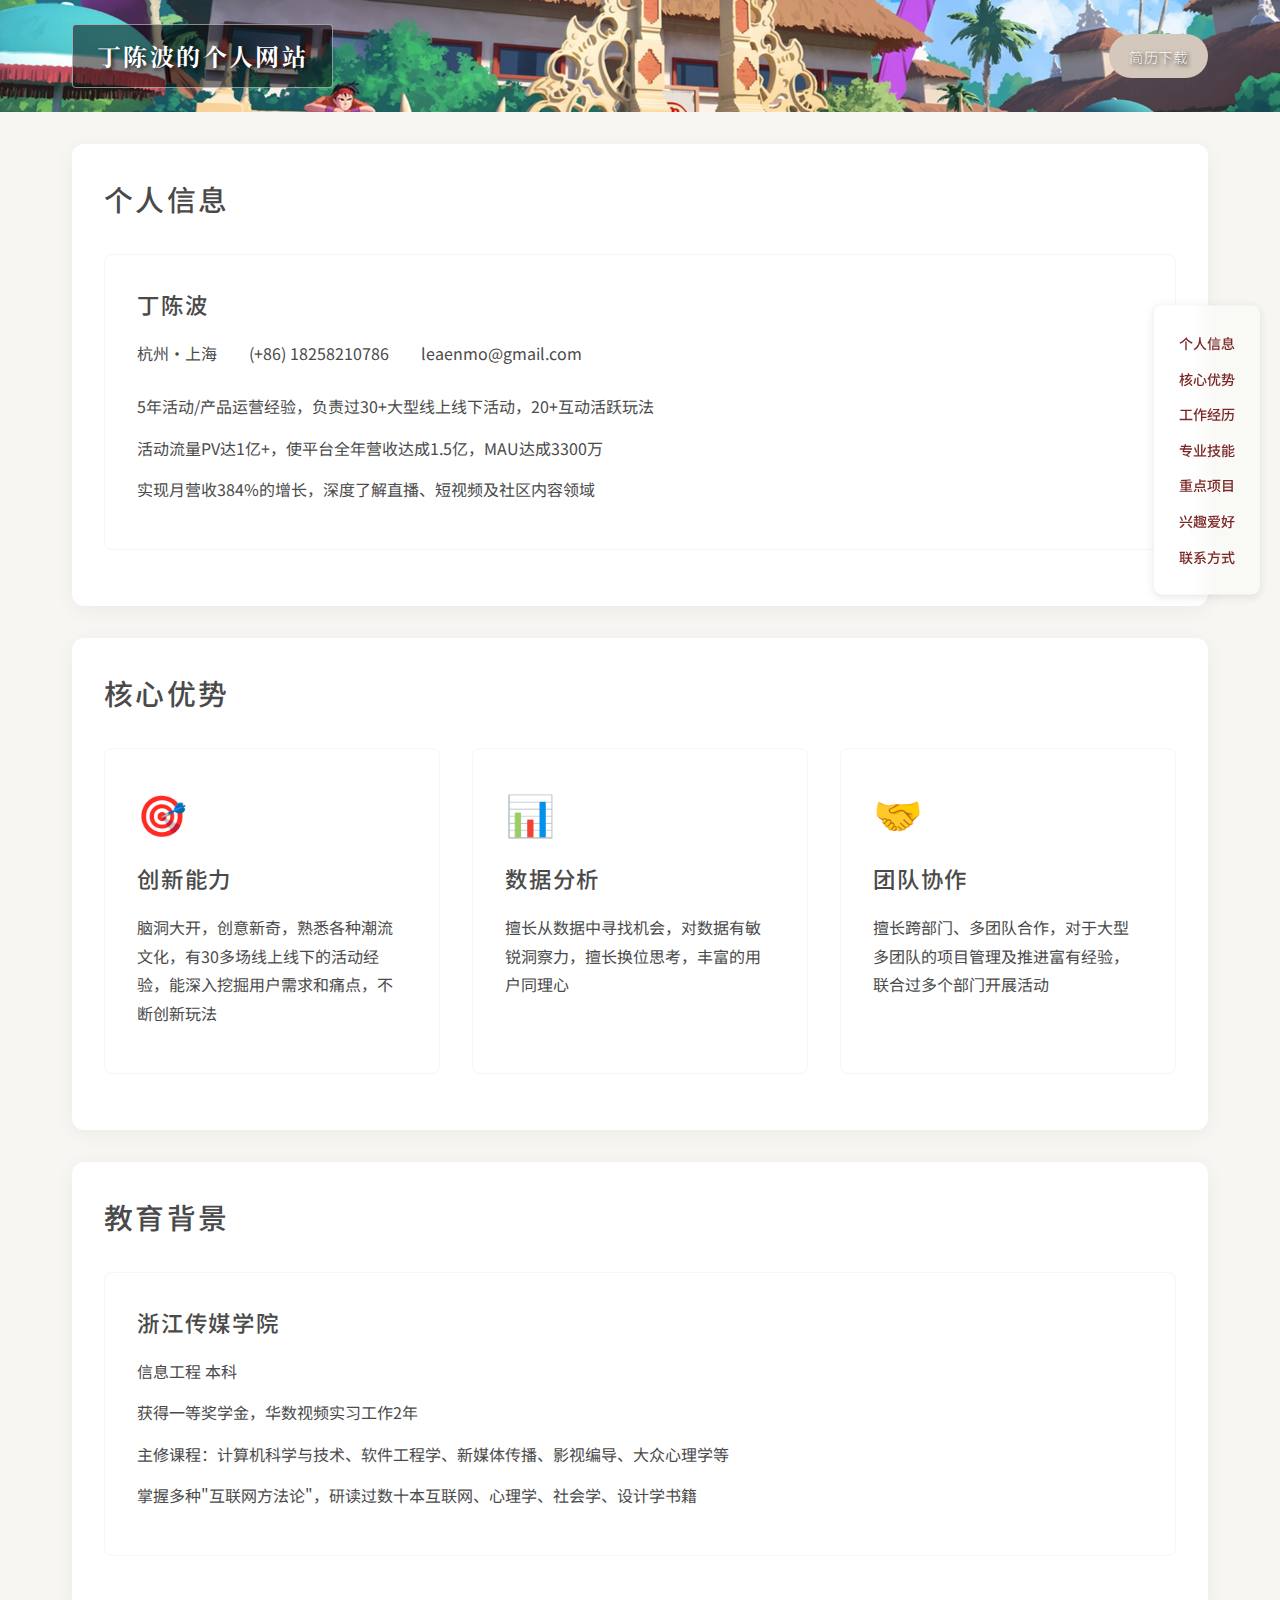
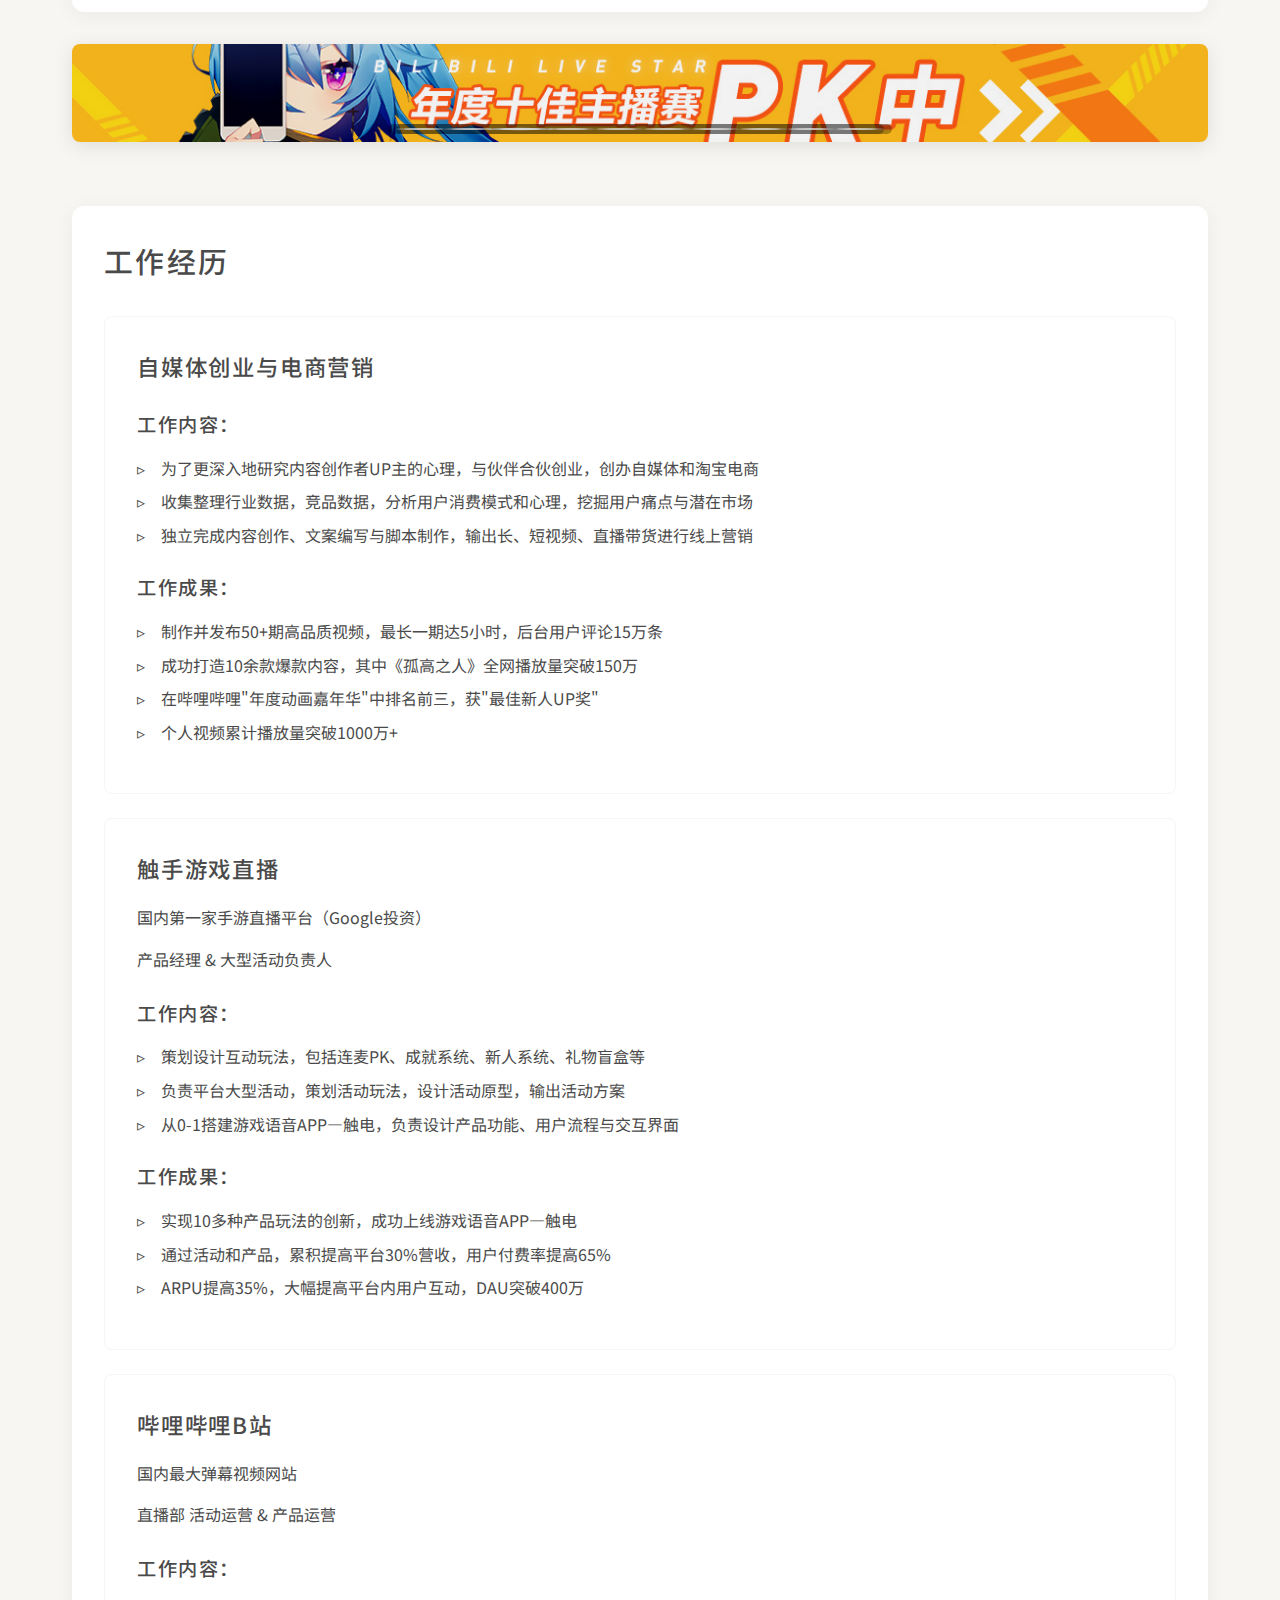
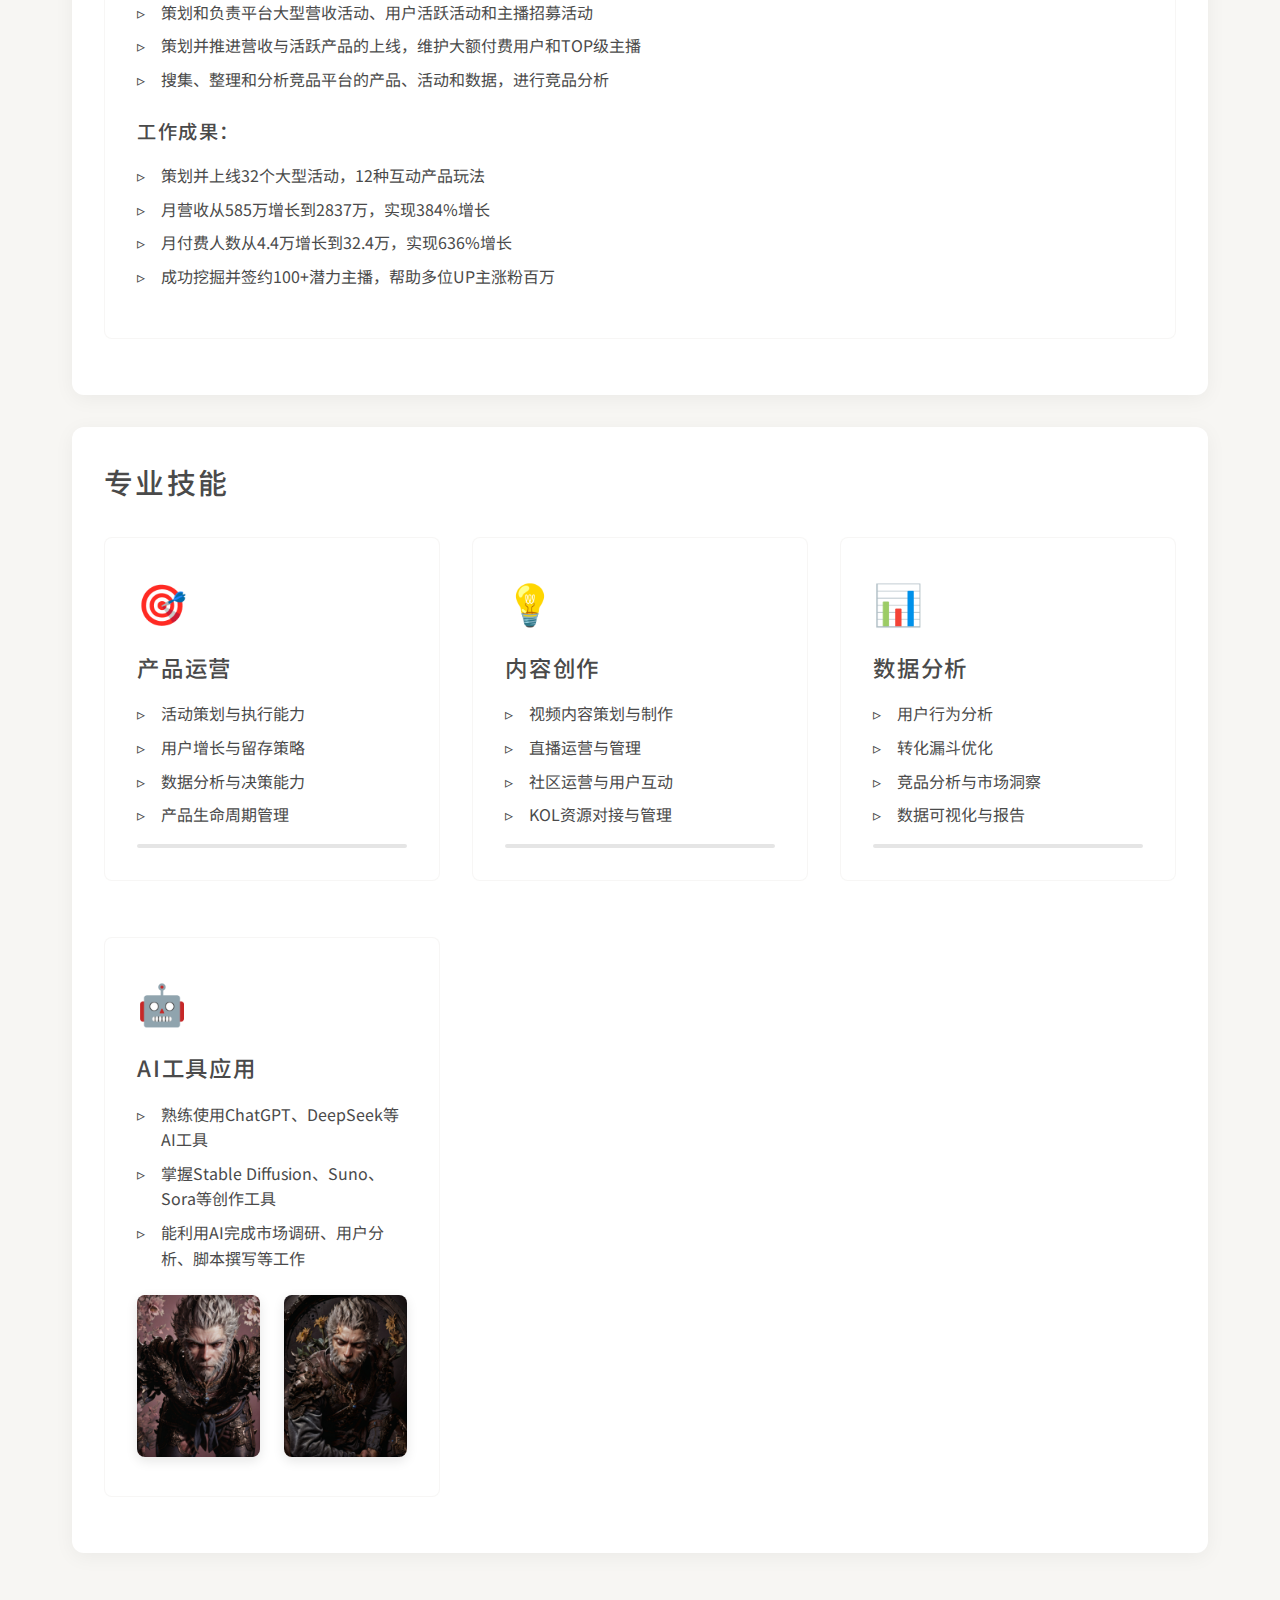
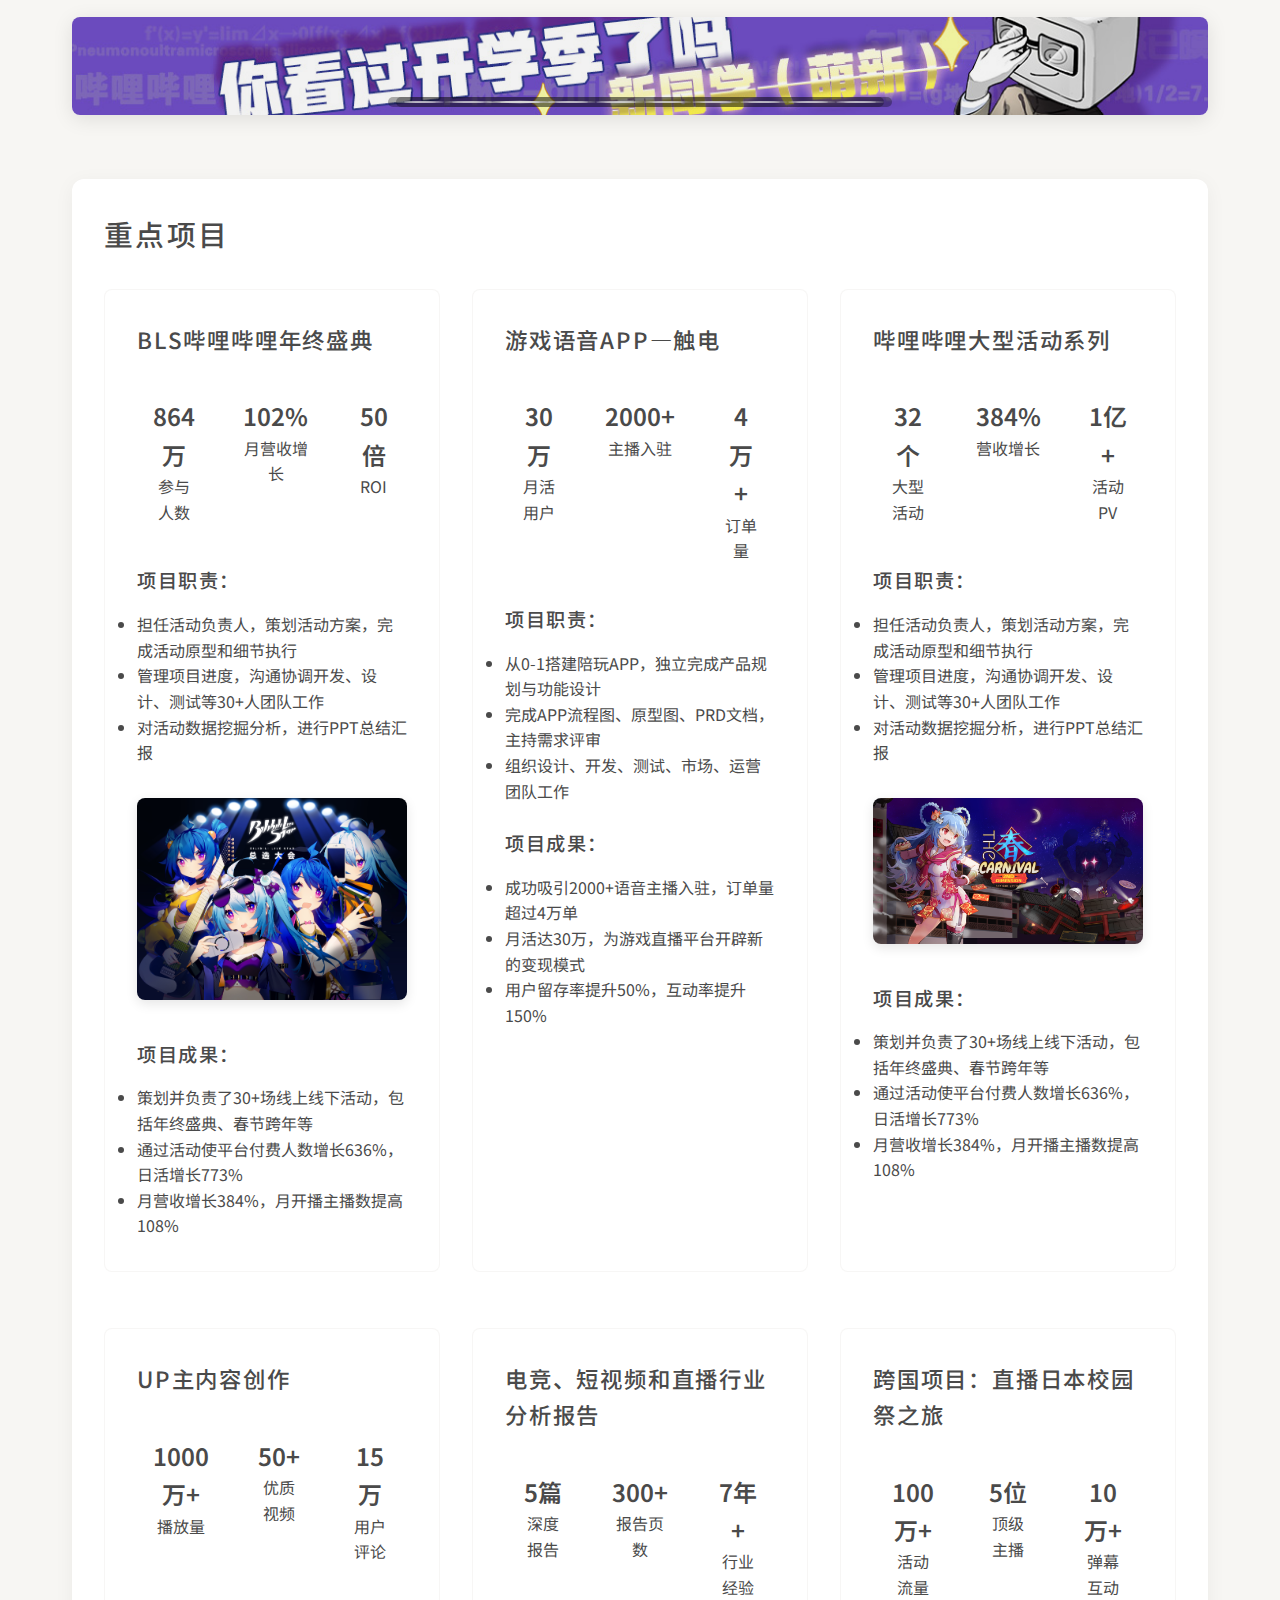
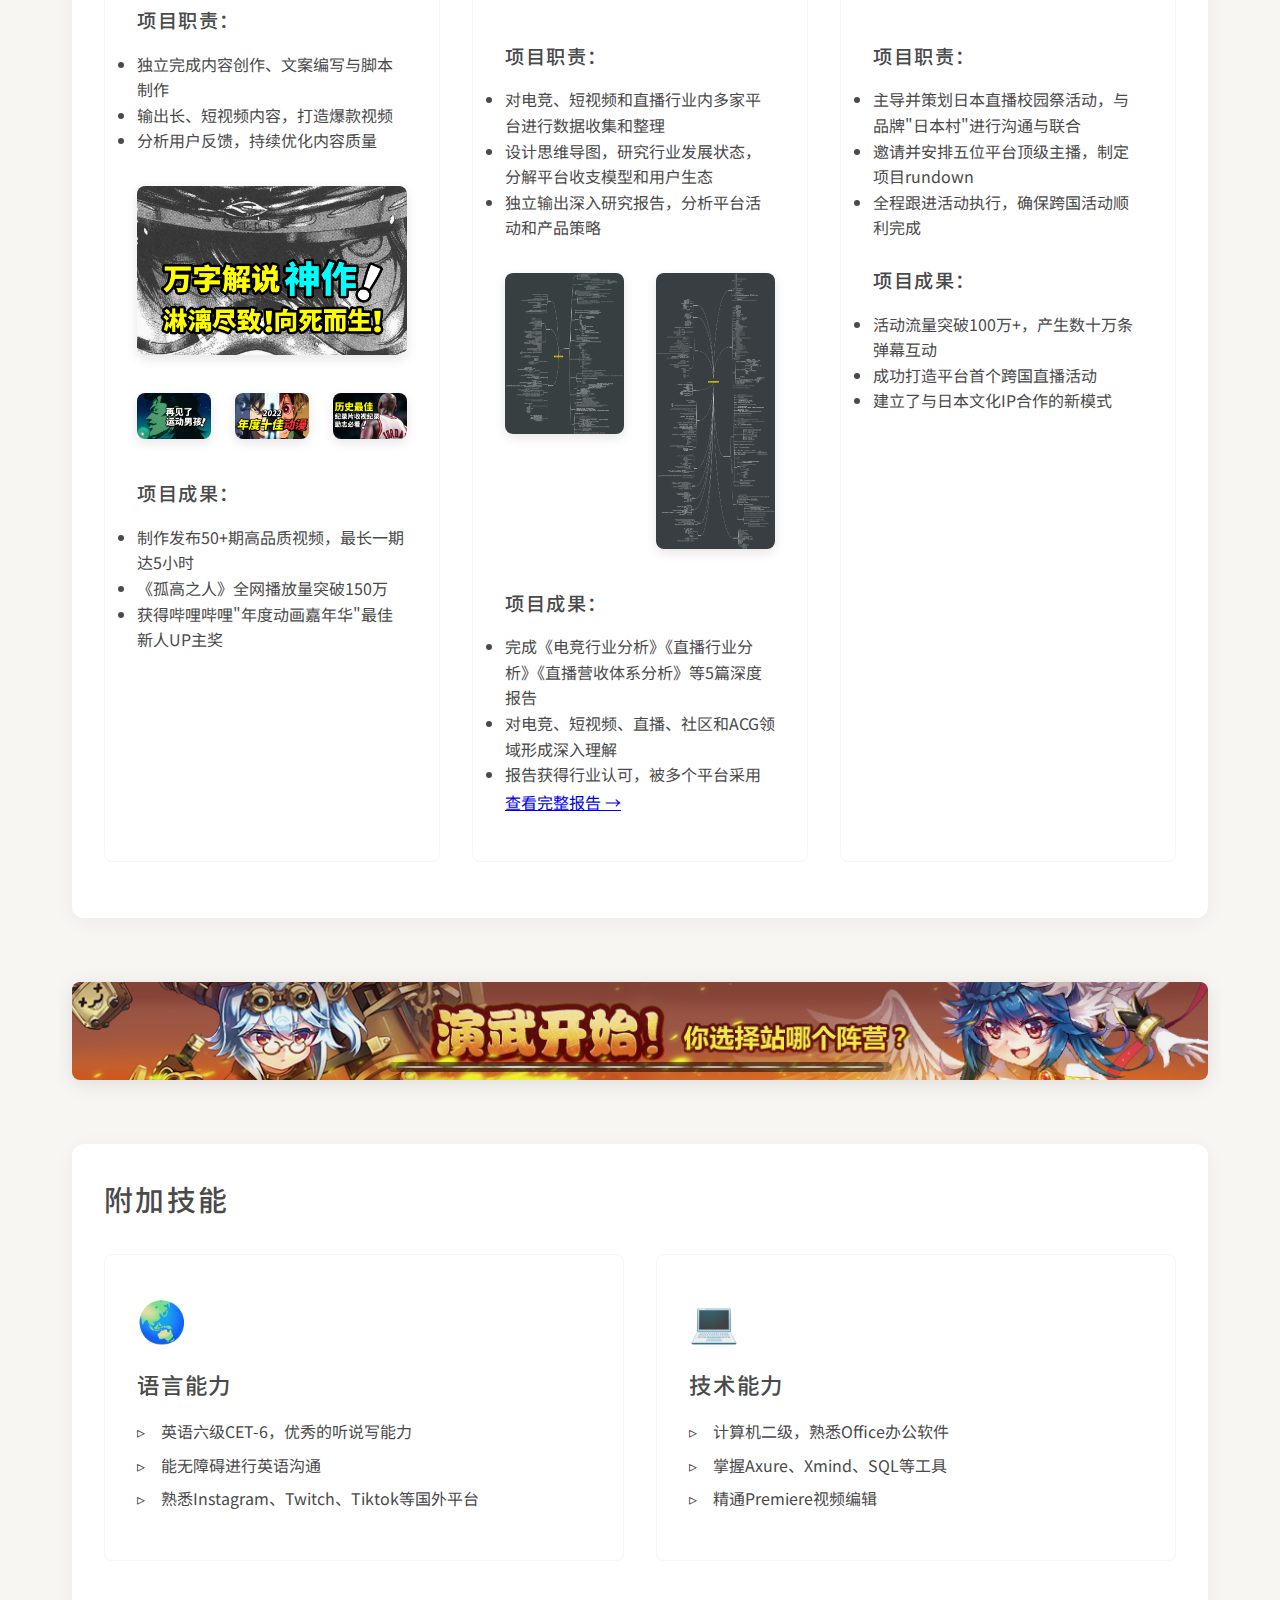
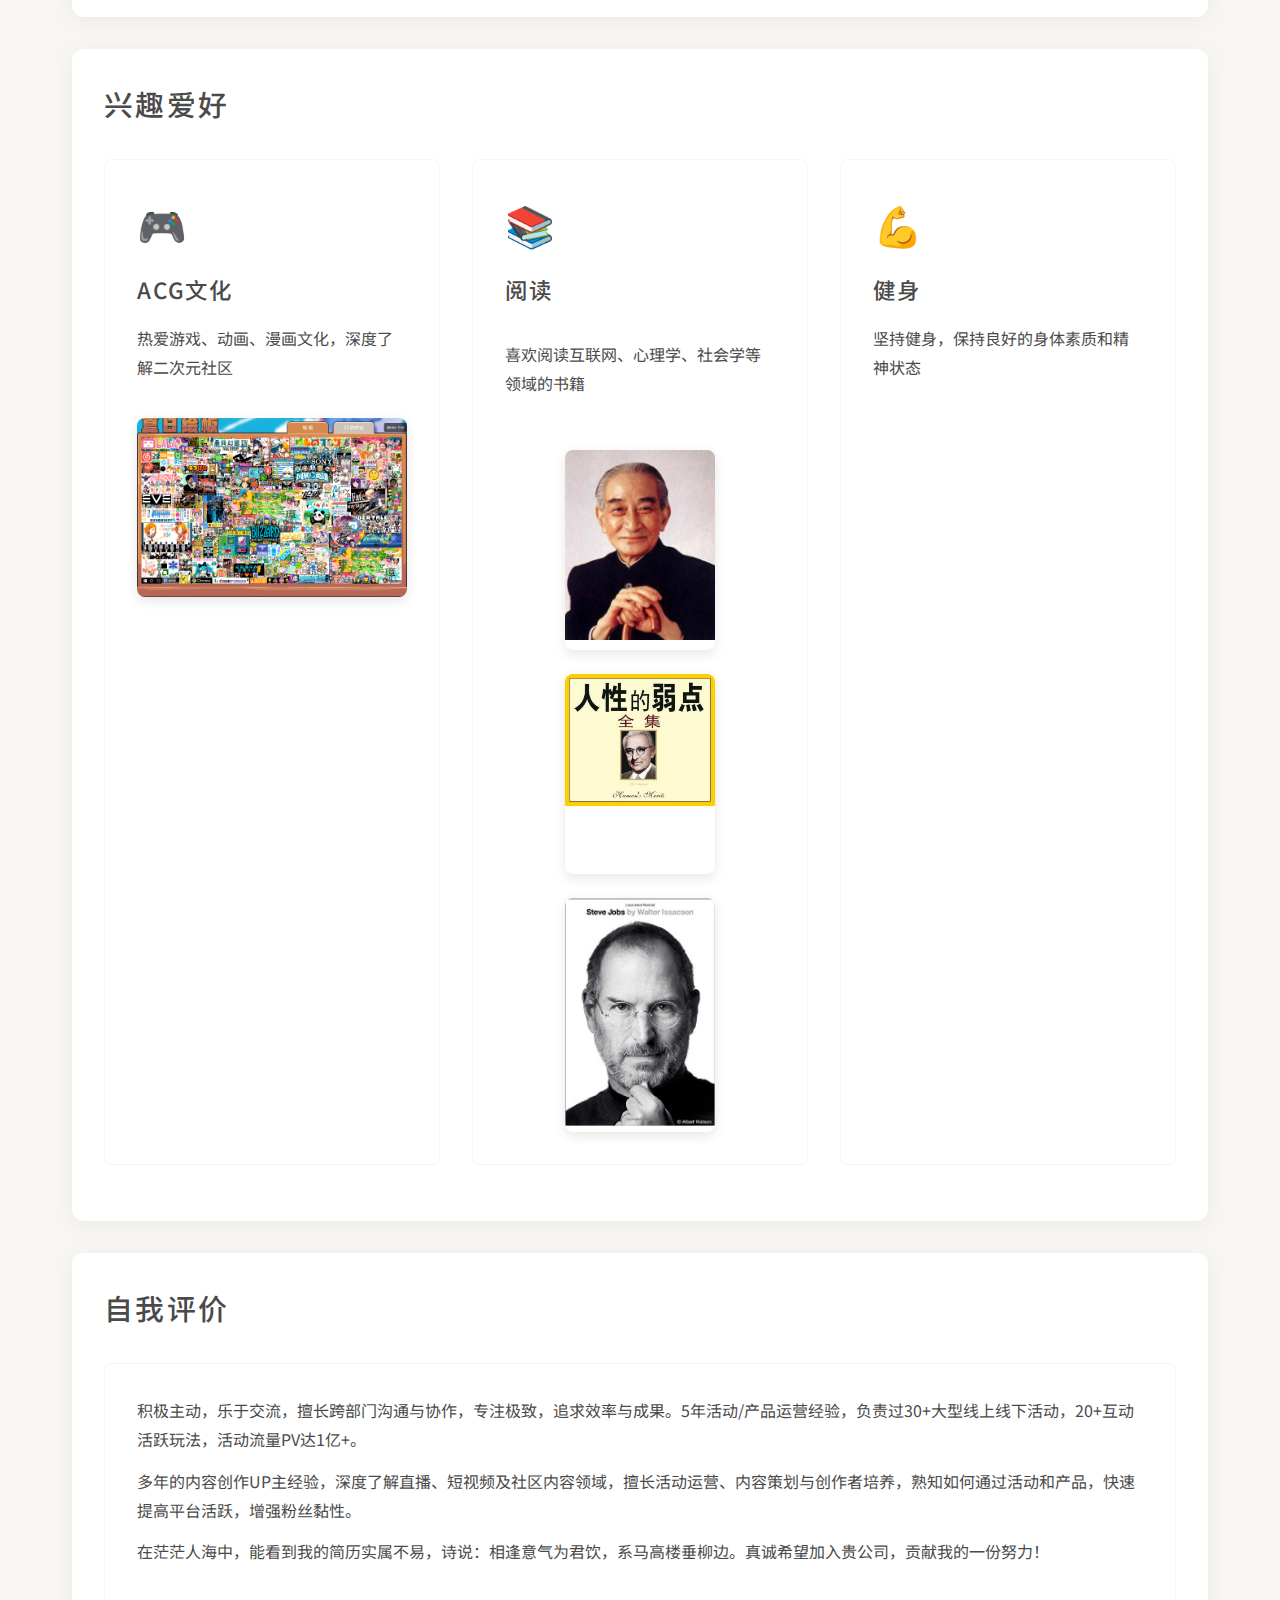
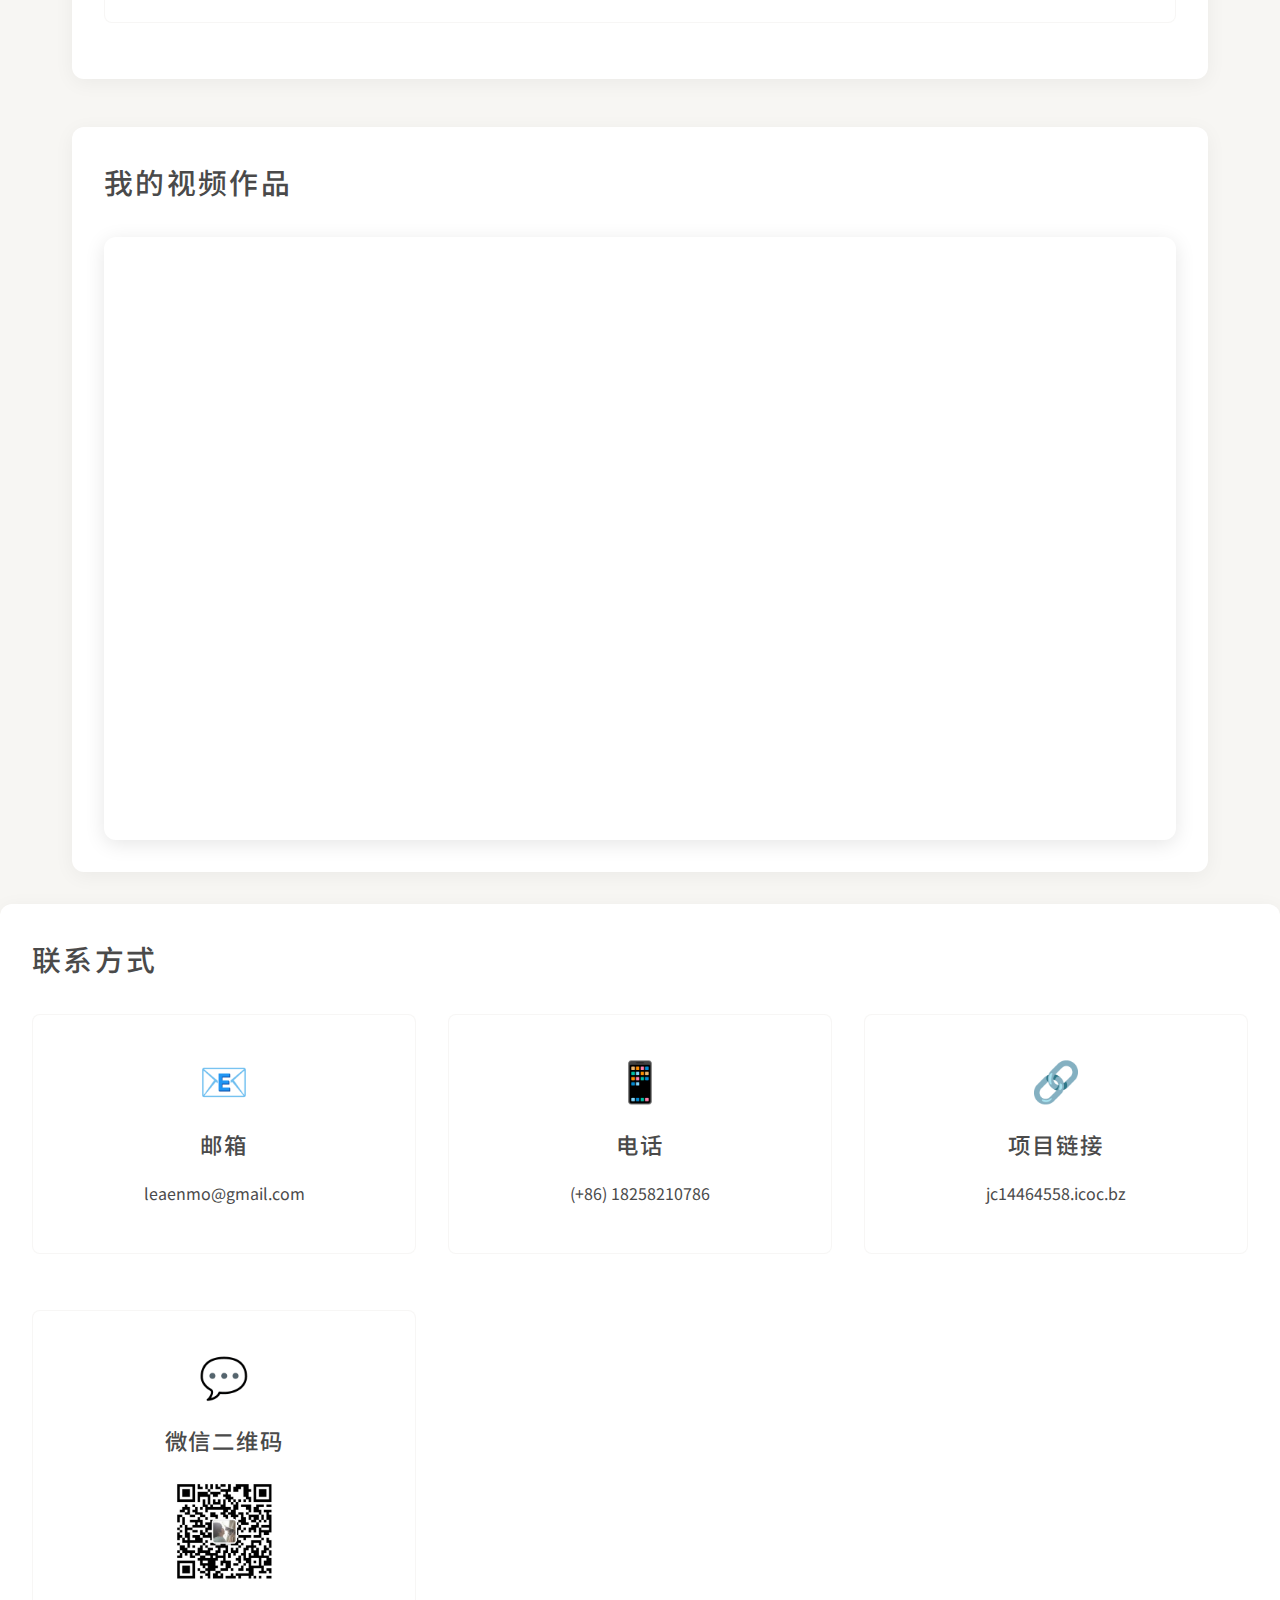
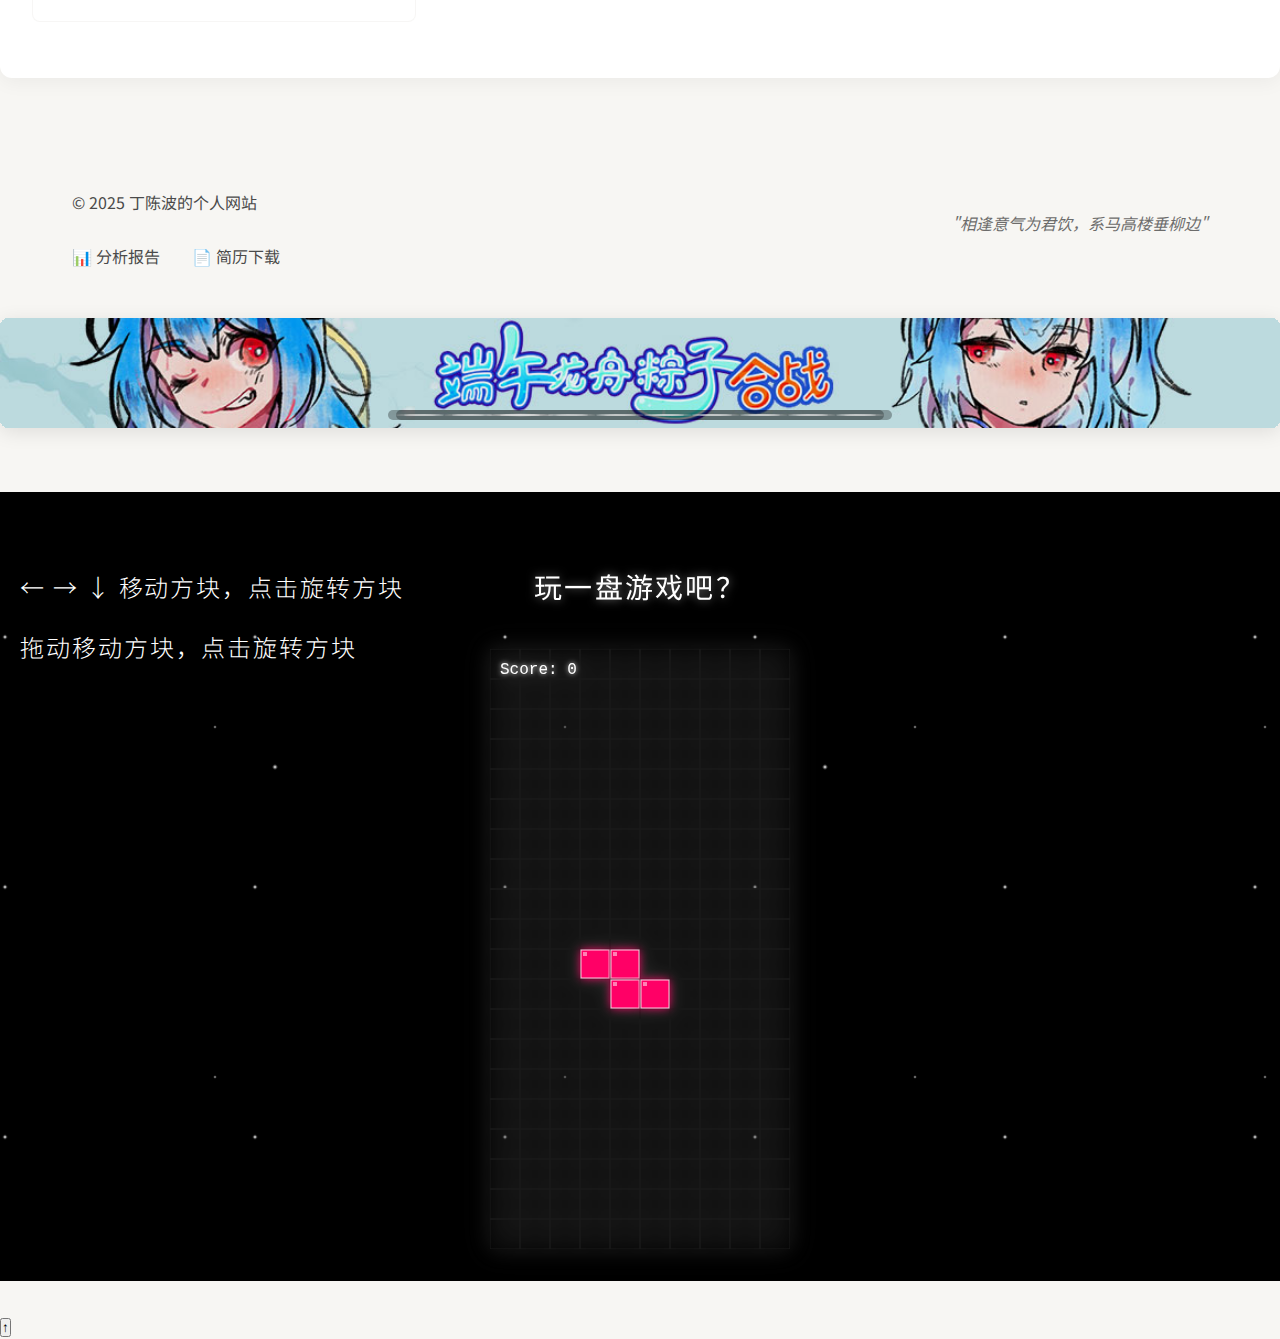
==== index.html @ 6f6241a3 "Add files via upload" ====
<!DOCTYPE html>
<html lang="zh">
<head>
    <meta charset="UTF-8">
    <meta name="viewport" content="width=device-width, initial-scale=1.0">
    <title>丁陈波的个人网站</title>
    <link rel="preconnect" href="https://fonts.googleapis.com">
    <link rel="preconnect" href="https://fonts.gstatic.com" crossorigin>
    <link href="https://fonts.googleapis.com/css2?family=Noto+Sans+SC:wght@400;500;700&family=Noto+Serif+SC:wght@400;500;700&display=swap" rel="stylesheet">
    <link rel="stylesheet" href="styles.css">
    <style>
        :root {
            --muji-white: rgba(255, 255, 255, 0.95);
            --muji-wood: #d4c8bc;
            --muji-dark: #766c64;
            --muji-text: #4a4a4a;
            --muji-bg: #f7f6f3;
        }

        /* 修改轮播图容器尺寸和比例 */
        .carousel-container {
            position: relative;
            width: 100%;
            height: auto;
            overflow: hidden;
            margin-bottom: 4rem;
            background: var(--muji-bg);
        }

        .carousel-track {
            display: flex;
            transition: transform 0.5s ease-in-out;
        }

        .carousel-slide {
            flex: 0 0 100%;
            position: relative;
        }

        .carousel-image {
            width: 100%;
            height: auto;
            display: block;
            aspect-ratio: 1160/100;  /* 保持图片原始比例 */
            object-fit: cover;
            filter: brightness(0.95);  /* 轻微调整亮度 */
        }

        /* 调整文字内容位置和样式 */
        .slide-content {
            position: absolute;
            bottom: 0;
            left: 0;
            right: 0;
            padding: 1rem 2rem;
            background: linear-gradient(transparent, rgba(0, 0, 0, 0.3));
            color: var(--muji-white);
        }

        .slide-content h2 {
            font-size: 1.5rem;
            font-weight: 300;
            margin-bottom: 0.5rem;
            letter-spacing: 0.05em;
        }

        .slide-content p {
            font-size: 0.9rem;
            font-weight: 300;
            line-height: 1.4;
        }

        /* 调整导航点位置 */
        .carousel-nav {
            position: absolute;
            bottom: 0.5rem;
            left: 50%;
            transform: translateX(-50%);
            display: flex;
            gap: 0.5rem;
            z-index: 10;
        }

        .carousel-dot {
            width: 2.5rem;
            height: 2px;
            background: rgba(255, 255, 255, 0.5);
            border: none;
            cursor: pointer;
            transition: all 0.3s ease;
        }

        .carousel-dot.active {
            background: var(--muji-white);
            width: 3.5rem;
        }

        /* 修改logo样式 */
        .logo {
            font-size: 1.3rem;
            font-weight: 300;
            color: var(--muji-dark);
            text-decoration: none;
            letter-spacing: 0.05em;
        }

        /* 简历下载按钮样式 */
        .resume-button {
            background: var(--muji-wood);
            color: var(--muji-white);
            padding: 0.6rem 1.2rem;
            border-radius: 24px;
            text-decoration: none;
            font-size: 0.9rem;
            font-weight: 300;
            letter-spacing: 0.05em;
            transition: all 0.3s ease;
            border: 1px solid transparent;
        }

        .resume-button:hover {
            background: transparent;
            color: var(--muji-wood);
            border-color: var(--muji-wood);
        }

        /* 移动端适配 */
        @media (max-width: 768px) {
            .logo {
                font-size: 1.1rem;
            }

            .resume-button {
                padding: 0.5rem 1rem;
                font-size: 0.85rem;
            }
        }

        /* 移除轮播图标题和装饰 */
        .carousel-title {
            display: none;
        }

        .carousel-container {
            margin-top: 0;
        }
    </style>
</head>
<body>
    <header>
        <nav class="nav-container">
            <h1><a href="index.html" class="logo">丁陈波的个人网站</a></h1>
            <a href="https://pan.baidu.com/s/1jq6GNEDTdSZY0y4mUROJ5Q?pwd=78r7" class="resume-button" target="_blank">简历下载</a>
        </nav>
    </header>

    <main class="main-content">
        <!-- 个人信息部分 -->
        <div class="section-container" id="个人信息">
            <h2>个人信息</h2>
            <div class="content-card">
                <div class="profile-header">
                    <h3>丁陈波</h3>
                    <div class="profile-info">
                        <span>杭州·上海</span>
                        <span>(+86) 18258210786</span>
                        <span>leaenmo@gmail.com</span>
                    </div>
                    <div class="profile-summary">
                        <p>5年活动/产品运营经验，负责过30+大型线上线下活动，20+互动活跃玩法</p>
                        <p>活动流量PV达1亿+，使平台全年营收达成1.5亿，MAU达成3300万</p>
                        <p>实现月营收384%的增长，深度了解直播、短视频及社区内容领域</p>
                    </div>
                </div>
            </div>
        </div>

        <!-- 核心技能部分 -->
        <div class="core-skills section-container" id="核心优势">
            <h2>核心优势</h2>
            <div class="skills-grid">
                <div class="skill-card">
                    <div class="skill-icon">🎯</div>
                    <h3>创新能力</h3>
                    <p>脑洞大开，创意新奇，熟悉各种潮流文化，有30多场线上线下的活动经验，能深入挖掘用户需求和痛点，不断创新玩法</p>
                </div>
                <div class="skill-card">
                    <div class="skill-icon">📊</div>
                    <h3>数据分析</h3>
                    <p>擅长从数据中寻找机会，对数据有敏锐洞察力，擅长换位思考，丰富的用户同理心</p>
                </div>
                <div class="skill-card">
                    <div class="skill-icon">🤝</div>
                    <h3>团队协作</h3>
                    <p>擅长跨部门、多团队合作，对于大型多团队的项目管理及推进富有经验，联合过多个部门开展活动</p>
                </div>
            </div>
        </div>

        <!-- 教育背景部分 -->
        <div class="section-container">
            <h2>教育背景</h2>
            <div class="content-card">
                <h3>浙江传媒学院</h3>
                <p class="major">信息工程 本科</p>
                <p class="achievements">获得一等奖学金，华数视频实习工作2年</p>
                <p class="courses">主修课程：计算机科学与技术、软件工程学、新媒体传播、影视编导、大众心理学等</p>
                <p>掌握多种"互联网方法论"，研读过数十本互联网、心理学、社会学、设计学书籍</p>
            </div>
        </div>
        <!-- 第一个轮播图 -->
        <div class="carousel-container">
            <div class="carousel-track">
                <div class="carousel-slide">
                    <img src="images/slides/1 (1).jpg" alt="项目展示" class="carousel-image">
                </div>
                <div class="carousel-slide">
                    <img src="images/slides/1 (2).jpg" alt="项目展示" class="carousel-image">
                </div>
                <div class="carousel-slide">
                    <img src="images/slides/1 (3).jpg" alt="项目展示" class="carousel-image">
                </div>
                <div class="carousel-slide">
                    <img src="images/slides/1 (4).jpg" alt="项目展示" class="carousel-image">
                </div>
                <div class="carousel-slide">
                    <img src="images/slides/1 (5).jpg" alt="项目展示" class="carousel-image">
                </div>
                <div class="carousel-slide">
                    <img src="images/slides/1 (6).jpg" alt="项目展示" class="carousel-image">
                </div>
                <div class="carousel-slide">
                    <img src="images/slides/1 (7).jpg" alt="项目展示" class="carousel-image">
                </div>
                <div class="carousel-slide">
                    <img src="images/slides/1 (8).jpg" alt="项目展示" class="carousel-image">
                </div>
                <div class="carousel-slide">
                    <img src="images/slides/1 (9).jpg" alt="项目展示" class="carousel-image">
                </div>
                <div class="carousel-slide">
                    <img src="images/slides/1 (10).jpg" alt="项目展示" class="carousel-image">
                </div>
            </div>
            <div class="carousel-nav">
                <button class="carousel-dot active"></button>
                <button class="carousel-dot"></button>
                <button class="carousel-dot"></button>
                <button class="carousel-dot"></button>
                <button class="carousel-dot"></button>
                <button class="carousel-dot"></button>
                <button class="carousel-dot"></button>
                <button class="carousel-dot"></button>
                <button class="carousel-dot"></button>
                <button class="carousel-dot"></button>
            </div>
        </div>
        <!-- 工作经历部分 -->
        <div class="experience-section section-container " id="工作经历">
            <h2>工作经历</h2>
            <div class="timeline">
                <!-- 自媒体创业经历 -->
                <div class="timeline-item">
                    <h3>自媒体创业与电商营销</h3>
                    <div class="timeline-content">
                        <h4>工作内容：</h4>
                        <ul>
                            <li>为了更深入地研究内容创作者UP主的心理，与伙伴合伙创业，创办自媒体和淘宝电商</li>
                            <li>收集整理行业数据，竞品数据，分析用户消费模式和心理，挖掘用户痛点与潜在市场</li>
                            <li>独立完成内容创作、文案编写与脚本制作，输出长、短视频、直播带货进行线上营销</li>
                        </ul>
                        <h4>工作成果：</h4>
                        <ul>
                            <li>制作并发布50+期高品质视频，最长一期达5小时，后台用户评论15万条</li>
                            <li>成功打造10余款爆款内容，其中《孤高之人》全网播放量突破150万</li>
                            <li>在哔哩哔哩"年度动画嘉年华"中排名前三，获"最佳新人UP奖"</li>
                            <li>个人视频累计播放量突破1000万+</li>
                        </ul>
                    </div>
                </div>

                <!-- 触手游戏直播经历 -->
                <div class="timeline-item">
                    <h3>触手游戏直播</h3>
                    <div class="timeline-content">
                        <p class="company">国内第一家手游直播平台（Google投资）</p>
                        <p class="position">产品经理 & 大型活动负责人</p>
                        <h4>工作内容：</h4>
                        <ul>
                            <li>策划设计互动玩法，包括连麦PK、成就系统、新人系统、礼物盲盒等</li>
                            <li>负责平台大型活动，策划活动玩法，设计活动原型，输出活动方案</li>
                            <li>从0-1搭建游戏语音APP—触电，负责设计产品功能、用户流程与交互界面</li>
                        </ul>
                        <h4>工作成果：</h4>
                        <ul>
                            <li>实现10多种产品玩法的创新，成功上线游戏语音APP—触电</li>
                            <li>通过活动和产品，累积提高平台30%营收，用户付费率提高65%</li>
                            <li>ARPU提高35%，大幅提高平台内用户互动，DAU突破400万</li>
                        </ul>
                    </div>
                </div>

                <!-- 哔哩哔哩经历 -->
                <div class="timeline-item">
                    <h3>哔哩哔哩B站</h3>
                    <div class="timeline-content">
                        <p class="company">国内最大弹幕视频网站</p>
                        <p class="position">直播部 活动运营 & 产品运营</p>
                        <h4>工作内容：</h4>
                        <ul>
                            <li>策划和负责平台大型营收活动、用户活跃活动和主播招募活动</li>
                            <li>策划并推进营收与活跃产品的上线，维护大额付费用户和TOP级主播</li>
                            <li>搜集、整理和分析竞品平台的产品、活动和数据，进行竞品分析</li>
                        </ul>
                        <h4>工作成果：</h4>
                        <ul>
                            <li>策划并上线32个大型活动，12种互动产品玩法</li>
                            <li>月营收从585万增长到2837万，实现384%增长</li>
                            <li>月付费人数从4.4万增长到32.4万，实现636%增长</li>
                            <li>成功挖掘并签约100+潜力主播，帮助多位UP主涨粉百万</li>
                        </ul>
                    </div>
                </div>
            </div>
        </div>

        <!-- 专业技能部分 -->
        <div class="skills-section section-container" id="专业技能">
            <h2>专业技能</h2>
            <div class="skills-grid">
                <div class="skill-card">
                    <div class="skill-icon">🎯</div>
                    <h3>产品运营</h3>
                    <ul class="skill-list">
                        <li>活动策划与执行能力</li>
                        <li>用户增长与留存策略</li>
                        <li>数据分析与决策能力</li>
                        <li>产品生命周期管理</li>
                    </ul>
                    <div class="skill-progress">
                        <div class="progress-bar" data-progress="95%" style="width: 0"></div>
                    </div>
                </div>

                <div class="skill-card">
                    <div class="skill-icon">💡</div>
                    <h3>内容创作</h3>
                    <ul class="skill-list">
                        <li>视频内容策划与制作</li>
                        <li>直播运营与管理</li>
                        <li>社区运营与用户互动</li>
                        <li>KOL资源对接与管理</li>
                    </ul>
                    <div class="skill-progress">
                        <div class="progress-bar" data-progress="90%" style="width: 0"></div>
                    </div>
                </div>

                <div class="skill-card">
                    <div class="skill-icon">📊</div>
                    <h3>数据分析</h3>
                    <ul class="skill-list">
                        <li>用户行为分析</li>
                        <li>转化漏斗优化</li>
                        <li>竞品分析与市场洞察</li>
                        <li>数据可视化与报告</li>
                    </ul>
                    <div class="skill-progress">
                        <div class="progress-bar" data-progress="85%" style="width: 0"></div>
                    </div>
                </div>

                <!-- 技能卡片 - AI工具应用 -->
                <div class="skill-card">
                    <div class="skill-icon">🤖</div>
                    <h3>AI工具应用</h3>
                    <ul class="skill-list">
                        <li>熟练使用ChatGPT、DeepSeek等AI工具</li>
                        <li>掌握Stable Diffusion、Suno、Sora等创作工具</li>
                        <li>能利用AI完成市场调研、用户分析、脚本撰写等工作</li>
                    </ul>
                    <div class="ai-showcase">
                        <div class="ai-images-grid">
                            <div class="ai-image-wrapper">
                                <img src="images/zatu/我的AI制图 (1).jpg" alt="AI作品展示1" class="ai-image">
                            </div>
                            <div class="ai-image-wrapper">
                                <img src="images/zatu/我的AI制图 (2).jpg" alt="AI作品展示2" class="ai-image">
                            </div>
                        </div>
                    </div>
                </div>
            </div>
        </div>

        <!-- 第三个轮播图 -->
        <div class="section-divider">
            <div class="carousel-container">
                <div class="carousel-track">
                    <div class="carousel-slide">
                        <img src="images/slides/1 (11).jpg" alt="项目展示" class="carousel-image">
                    </div>
                    <div class="carousel-slide">
                        <img src="images/slides/1 (12).jpg" alt="项目展示" class="carousel-image">
                    </div>
                    <div class="carousel-slide">
                        <img src="images/slides/1 (13).jpg" alt="项目展示" class="carousel-image">
                    </div>
                    <div class="carousel-slide">
                        <img src="images/slides/1 (14).jpg" alt="项目展示" class="carousel-image">
                    </div>
                    <div class="carousel-slide">
                        <img src="images/slides/1 (15).jpg" alt="项目展示" class="carousel-image">
                    </div>
                    <div class="carousel-slide">
                        <img src="images/slides/1 (16).jpg" alt="项目展示" class="carousel-image">
                    </div>
                    <div class="carousel-slide">
                        <img src="images/slides/1 (17).jpg" alt="项目展示" class="carousel-image">
                    </div>
                    <div class="carousel-slide">
                        <img src="images/slides/1 (18).jpg" alt="项目展示" class="carousel-image">
                    </div>
                    <div class="carousel-slide">
                        <img src="images/slides/1 (19).jpg" alt="项目展示" class="carousel-image">
                    </div>
                    <div class="carousel-slide">
                        <img src="images/slides/1 (20).jpg" alt="项目展示" class="carousel-image">
                    </div>
                </div>
                <div class="carousel-nav">
                    <button class="carousel-dot active"></button>
                    <button class="carousel-dot"></button>
                    <button class="carousel-dot"></button>
                    <button class="carousel-dot"></button>
                    <button class="carousel-dot"></button>
                    <button class="carousel-dot"></button>
                    <button class="carousel-dot"></button>
                    <button class="carousel-dot"></button>
                    <button class="carousel-dot"></button>
                    <button class="carousel-dot"></button>
                </div>
            </div>
        </div>

        <!-- 重点项目部分 -->
        <div class="projects-section section-container" id="重点项目">
            <h2>重点项目</h2>
            <div class="project-cards">
                <!-- BLS项目 -->
                <div class="project-card">
                    <h3>BLS哔哩哔哩年终盛典</h3>
                    <div class="project-stats">
                        <div class="stat-item">
                            <span class="stat-number">864万</span>
                            <span class="stat-label">参与人数</span>
                        </div>
                        <div class="stat-item">
                            <span class="stat-number">102%</span>
                            <span class="stat-label">月营收增长</span>
                        </div>
                        <div class="stat-item">
                            <span class="stat-number">50倍</span>
                            <span class="stat-label">ROI</span>
                        </div>
                    </div>
                    <div class="project-content">
                        <h4>项目职责：</h4>
                        <ul>
                            <li>担任活动负责人，策划活动方案，完成活动原型和细节执行</li>
                            <li>管理项目进度，沟通协调开发、设计、测试等30+人团队工作</li>
                            <li>对活动数据挖掘分析，进行PPT总结汇报</li>
                        </ul>
                        <div class="project-showcase">
                            <img src="images/zatu/BLS 哔哩哔哩年终盛典.jpg" alt="BLS年终盛典" class="project-image" title="BLS年终盛典">
                        </div>
                        <h4>项目成果：</h4>
                        <ul>
                            <li>策划并负责了30+场线上线下活动，包括年终盛典、春节跨年等</li>
                            <li>通过活动使平台付费人数增长636%，日活增长773%</li>
                            <li>月营收增长384%，月开播主播数提高108%</li>
                        </ul>
                    </div>
                </div>

                <!-- 游戏语音APP项目 -->
                <div class="project-card">
                    <h3>游戏语音APP—触电</h3>
                    <div class="project-stats">
                        <div class="stat-item">
                            <span class="stat-number">30万</span>
                            <span class="stat-label">月活用户</span>
                        </div>
                        <div class="stat-item">
                            <span class="stat-number">2000+</span>
                            <span class="stat-label">主播入驻</span>
                        </div>
                        <div class="stat-item">
                            <span class="stat-number">4万+</span>
                            <span class="stat-label">订单量</span>
                        </div>
                    </div>
                    <div class="project-content">
                        <h4>项目职责：</h4>
                        <ul>
                            <li>从0-1搭建陪玩APP，独立完成产品规划与功能设计</li>
                            <li>完成APP流程图、原型图、PRD文档，主持需求评审</li>
                            <li>组织设计、开发、测试、市场、运营团队工作</li>
                        </ul>
                        <h4>项目成果：</h4>
                        <ul>
                            <li>成功吸引2000+语音主播入驻，订单量超过4万单</li>
                            <li>月活达30万，为游戏直播平台开辟新的变现模式</li>
                            <li>用户留存率提升50%，互动率提升150%</li>
                        </ul>
                    </div>
                </div>

                <!-- 哔哩哔哩30+活动项目 -->
                <div class="project-card">
                    <h3>哔哩哔哩大型活动系列</h3>
                    <div class="project-stats">
                        <div class="stat-item">
                            <span class="stat-number">32个</span>
                            <span class="stat-label">大型活动</span>
                        </div>
                        <div class="stat-item">
                            <span class="stat-number">384%</span>
                            <span class="stat-label">营收增长</span>
                        </div>
                        <div class="stat-item">
                            <span class="stat-number">1亿+</span>
                            <span class="stat-label">活动PV</span>
                        </div>
                    </div>
                    <div class="project-content">
                        <h4>项目职责：</h4>
                        <ul>
                            <li>担任活动负责人，策划活动方案，完成活动原型和细节执行</li>
                            <li>管理项目进度，沟通协调开发、设计、测试等30+人团队工作</li>
                            <li>对活动数据挖掘分析，进行PPT总结汇报</li>
                        </ul>
                        <div class="project-showcase">
                            <img src="images/zatu/哔哩哔哩大型活动系列.jpg" alt="哔哩哔哩大型活动系列" class="project-image" title="哔哩哔哩大型活动系列">
                        </div>
                        <h4>项目成果：</h4>
                        <ul>
                            <li>策划并负责了30+场线上线下活动，包括年终盛典、春节跨年等</li>
                            <li>通过活动使平台付费人数增长636%，日活增长773%</li>
                            <li>月营收增长384%，月开播主播数提高108%</li>
                        </ul>
                    </div>
                </div>

                <!-- UP主内容创作项目 -->
                <div class="project-card">
                    <h3>UP主内容创作</h3>
                    <div class="project-stats">
                        <div class="stat-item">
                            <span class="stat-number">1000万+</span>
                            <span class="stat-label">播放量</span>
                        </div>
                        <div class="stat-item">
                            <span class="stat-number">50+</span>
                            <span class="stat-label">优质视频</span>
                        </div>
                        <div class="stat-item">
                            <span class="stat-number">15万</span>
                            <span class="stat-label">用户评论</span>
                        </div>
                    </div>
                    <div class="project-content">
                        <h4>项目职责：</h4>
                        <ul>
                            <li>独立完成内容创作、文案编写与脚本制作</li>
                            <li>输出长、短视频内容，打造爆款视频</li>
                            <li>分析用户反馈，持续优化内容质量</li>
                        </ul>
                        <div class="videos-showcase">
                            <div class="featured-video">
                                <img src="images/zatu/孤高之人.jpg" alt="孤高之人" class="featured-video-image" title="《孤高之人》全网播放量突破150万">
                            </div>
                            <div class="videos-grid">
                                <div class="video-preview">
                                    <img src="images/zatu/我的视频作品 (1).jpg" alt="视频作品1" class="video-image">
                                </div>
                                <div class="video-preview">
                                    <img src="images/zatu/我的视频作品 (3).jpg" alt="视频作品2" class="video-image">
                                </div>
                                <div class="video-preview">
                                    <img src="images/zatu/我的视频作品 (4).jpg" alt="视频作品3" class="video-image">
                                </div>
                            </div>
                        </div>
                        <h4>项目成果：</h4>
                        <ul>
                            <li>制作发布50+期高品质视频，最长一期达5小时</li>
                            <li>《孤高之人》全网播放量突破150万</li>
                            <li>获得哔哩哔哩"年度动画嘉年华"最佳新人UP主奖</li>
                        </ul>
                    </div>
                </div>

                <!-- 行业分析报告项目 -->
                <div class="project-card">
                    <h3>电竞、短视频和直播行业分析报告</h3>
                    <div class="project-stats">
                        <div class="stat-item">
                            <span class="stat-number">5篇</span>
                            <span class="stat-label">深度报告</span>
                        </div>
                        <div class="stat-item">
                            <span class="stat-number">300+</span>
                            <span class="stat-label">报告页数</span>
                        </div>
                        <div class="stat-item">
                            <span class="stat-number">7年+</span>
                            <span class="stat-label">行业经验</span>
                        </div>
                    </div>
                    <div class="project-content">
                        <h4>项目职责：</h4>
                        <ul>
                            <li>对电竞、短视频和直播行业内多家平台进行数据收集和整理</li>
                            <li>设计思维导图，研究行业发展状态，分解平台收支模型和用户生态</li>
                            <li>独立输出深入研究报告，分析平台活动和产品策略</li>
                        </ul>
                        <div class="report-showcase">
                            <div class="reports-grid">
                                <div class="report-wrapper">
                                    <img src="images/zatu/直播的现状与未来分析.png" alt="直播行业分析报告" class="report-image" title="直播行业分析报告">
                                </div>
                                <div class="report-wrapper">
                                    <img src="images/zatu/直播营收体系分析.png" alt="直播营收体系分析" class="report-image" title="直播营收体系分析">
                                </div>
                            </div>
                        </div>
                        <h4>项目成果：</h4>
                        <ul>
                            <li>完成《电竞行业分析》《直播行业分析》《直播营收体系分析》等5篇深度报告</li>
                            <li>对电竞、短视频、直播、社区和ACG领域形成深入理解</li>
                            <li>报告获得行业认可，被多个平台采用</li>
                        </ul>
                        <p class="project-link">
                            <a href="https://pan.baidu.com/s/1jq6GNEDTdSZY0y4mUROJ5Q?pwd=78r7" target="_blank">查看完整报告 →</a>
                        </p>
                    </div>
                </div>

                <!-- 日本校园祭项目 -->
                <div class="project-card">
                    <h3>跨国项目：直播日本校园祭之旅</h3>
                    <div class="project-stats">
                        <div class="stat-item">
                            <span class="stat-number">100万+</span>
                            <span class="stat-label">活动流量</span>
                        </div>
                        <div class="stat-item">
                            <span class="stat-number">5位</span>
                            <span class="stat-label">顶级主播</span>
                        </div>
                        <div class="stat-item">
                            <span class="stat-number">10万+</span>
                            <span class="stat-label">弹幕互动</span>
                        </div>
                    </div>
                    <div class="project-content">
                        <h4>项目职责：</h4>
                        <ul>
                            <li>主导并策划日本直播校园祭活动，与品牌"日本村"进行沟通与联合</li>
                            <li>邀请并安排五位平台顶级主播，制定项目rundown</li>
                            <li>全程跟进活动执行，确保跨国活动顺利完成</li>
                        </ul>
                        <h4>项目成果：</h4>
                        <ul>
                            <li>活动流量突破100万+，产生数十万条弹幕互动</li>
                            <li>成功打造平台首个跨国直播活动</li>
                            <li>建立了与日本文化IP合作的新模式</li>
                        </ul>
                    </div>
                </div>
            </div>
        </div>

        <!-- 第四个轮播图 -->
        <div class="section-divider">
            <div class="carousel-container">
                <div class="carousel-track">
                    <div class="carousel-slide">
                        <img src="images/slides/1 (21).jpg" alt="成果展示" class="carousel-image">
                    </div>
                    <div class="carousel-slide">
                        <img src="images/slides/1 (22).jpg" alt="成果展示" class="carousel-image">
                    </div>
                    <div class="carousel-slide">
                        <img src="images/slides/1 (23).jpg" alt="成果展示" class="carousel-image">
                    </div>
                    <div class="carousel-slide">
                        <img src="images/slides/1 (24).jpg" alt="成果展示" class="carousel-image">
                    </div>
                    <div class="carousel-slide">
                        <img src="images/slides/1 (25).jpg" alt="成果展示" class="carousel-image">
                    </div>
                    <div class="carousel-slide">
                        <img src="images/slides/1 (26).jpg" alt="成果展示" class="carousel-image">
                    </div>
                    <div class="carousel-slide">
                        <img src="images/slides/1 (27).jpg" alt="成果展示" class="carousel-image">
                    </div>
                    <div class="carousel-slide">
                        <img src="images/slides/1 (28).jpg" alt="成果展示" class="carousel-image">
                    </div>
                    <div class="carousel-slide">
                        <img src="images/slides/1 (29).jpg" alt="成果展示" class="carousel-image">
                    </div>
                    <div class="carousel-slide">
                        <img src="images/slides/1 (30).jpg" alt="成果展示" class="carousel-image">
                    </div>
                </div>
                <div class="carousel-nav">
                    <button class="carousel-dot active"></button>
                    <button class="carousel-dot"></button>
                    <button class="carousel-dot"></button>
                    <button class="carousel-dot"></button>
                    <button class="carousel-dot"></button>
                    <button class="carousel-dot"></button>
                    <button class="carousel-dot"></button>
                    <button class="carousel-dot"></button>
                    <button class="carousel-dot"></button>
                    <button class="carousel-dot"></button>
                </div>
            </div>
        </div>

        <!-- 附加技能部分 -->
        <div class="additional-skills section-container">
            <h2>附加技能</h2>
            <div class="skills-grid">
                <div class="skill-card">
                    <div class="skill-icon">🌏</div>
                    <h3>语言能力</h3>
                    <ul class="skill-list">
                        <li>英语六级CET-6，优秀的听说写能力</li>
                        <li>能无障碍进行英语沟通</li>
                        <li>熟悉Instagram、Twitch、Tiktok等国外平台</li>
                    </ul>
                </div>

                <div class="skill-card">
                    <div class="skill-icon">💻</div>
                    <h3>技术能力</h3>
                    <ul class="skill-list">
                        <li>计算机二级，熟悉Office办公软件</li>
                        <li>掌握Axure、Xmind、SQL等工具</li>
                        <li>精通Premiere视频编辑</li>
                    </ul>
                </div>
            </div>
        </div>

        <!-- 兴趣爱好部分 -->
        <div class="interests-section section-container" id="兴趣爱好">
            <h2>兴趣爱好</h2>
            <div class="interests-grid">
                <!-- ACG文化卡片 -->
                <div class="interest-card acg-card">
                    <div class="interest-icon">🎮</div>
                    <h3>ACG文化</h3>
                    <p>热爱游戏、动画、漫画文化，深度了解二次元社区</p>
                    <div class="acg-showcase">
                        <div class="acg-images-grid">
                            <img src="images/zatu/夏日绘板.png" alt="夏日绘板" class="acg-image" title="夏日绘板">
                        </div>
                    </div>
                </div>
                
                <!-- 阅读卡片 -->
                <div class="interest-card reading-card">
                    <div class="interest-icon">📚</div>
                    <h3>阅读</h3>
                    <div class="reading-content">
                        <p>喜欢阅读互联网、心理学、社会学等领域的书籍</p>
                        <div class="books-showcase">
                            <div class="book-image">
                                <img src="images/zatu/南怀瑾.jpg" alt="南怀瑾著作" title="南怀瑾著作">
                            </div>
                            <div class="book-image">
                                <img src="images/zatu/人行的弱点.jpg" alt="人性的弱点" title="人性的弱点">
                            </div>
                            <div class="book-image">
                                <img src="images/zatu/乔布斯传.jpg" alt="乔布斯传" title="乔布斯传">
                            </div>
                        </div>
                    </div>
                </div>
                
                <!-- 健身卡片 -->
                <div class="interest-card">
                    <div class="interest-icon">💪</div>
                    <h3>健身</h3>
                    <p>坚持健身，保持良好的身体素质和精神状态</p>
                </div>
            </div>
        </div>

        <!-- 自我评价部分 -->
        <div class="section-container">
            <h2>自我评价</h2>
            <div class="content-card">
                <div class="evaluation-content">
                    <p>积极主动，乐于交流，擅长跨部门沟通与协作，专注极致，追求效率与成果。5年活动/产品运营经验，负责过30+大型线上线下活动，20+互动活跃玩法，活动流量PV达1亿+。</p>
                    <p>多年的内容创作UP主经验，深度了解直播、短视频及社区内容领域，擅长活动运营、内容策划与创作者培养，熟知如何通过活动和产品，快速提高平台活跃，增强粉丝黏性。</p>
                    <p class="highlight-quote">在茫茫人海中，能看到我的简历实属不易，诗说：相逢意气为君饮，系马高楼垂柳边。真诚希望加入贵公司，贡献我的一份努力！</p>
                </div>
            </div>
        </div>

        <!-- 视频部分 -->
        <div class="video-section section-container">
            <h2>我的视频作品</h2>
            <div class="video-wrapper">
                <iframe 
                    src="https://player.bilibili.com/player.html?bvid=BV1rG4y1v76b&autoplay=0" 
                    frameborder="0" 
                    allowfullscreen 
                    sandbox="allow-top-navigation allow-same-origin allow-forms allow-scripts"
                ></iframe>
            </div>
        </div>
    </main>

    <!-- 联系方式部分 -->
    <div class="contact-section section-container" id="联系方式">
        <h2>联系方式</h2>
        <div class="contact-grid">
            <a href="mailto:leaenmo@gmail.com" class="contact-card">
                <div class="contact-icon">📧</div>
                <h3>邮箱</h3>
                <p>leaenmo@gmail.com</p>
            </a>
            <a href="tel:18258210786" class="contact-card">
                <div class="contact-icon">📱</div>
                <h3>电话</h3>
                <p>(+86) 18258210786</p>
            </a>
            <a href="https://jc14464558.icoc.bz" class="contact-card" target="_blank">
                <div class="contact-icon">🔗</div>
                <h3>项目链接</h3>
                <p>jc14464558.icoc.bz</p>
            </a>
            <div class="contact-card qr-card">
                <div class="contact-icon">💬</div>
                <h3>微信二维码</h3>
                <img src="images/zatu/我的二维码.png" alt="微信二维码" style="width: 100px; height: 100px; object-fit: contain; margin-top: 0.5rem; border-radius: 4px;">
            </div>
        </div>
    </div>

    <!-- 页脚部分 -->
    <footer class="footer">
        <div class="footer-content">
            <div class="footer-info">
                <p>© 2025 丁陈波的个人网站</p>
                <div class="footer-links">
                    <a href="https://pan.baidu.com/s/1jq6GNEDTdSZY0y4mUROJ5Q?pwd=78r7" target="_blank">
                        <span>📊 分析报告</span>
                    </a>
                    <a href="https://pan.baidu.com/s/1jq6GNEDTdSZY0y4mUROJ5Q?pwd=78r7" target="_blank">
                        <span>📄 简历下载</span>
                    </a>
                </div>
            </div>
            <div class="footer-quote">
                <p>"相逢意气为君饮，系马高楼垂柳边"</p>
            </div>
        </div>
    </footer>
<!-- 第五个轮播图 -->
<div class="carousel-container">
    <div class="carousel-track">
        <div class="carousel-slide">
            <img src="images/slides/1 (31).jpg" alt="项目展示" class="carousel-image">
        </div>
        <div class="carousel-slide">
            <img src="images/slides/1 (32).jpg" alt="项目展示" class="carousel-image">
        </div>
        <div class="carousel-slide">
            <img src="images/slides/1 (33).jpg" alt="项目展示" class="carousel-image">
        </div>
        <div class="carousel-slide">
            <img src="images/slides/1 (34).jpg" alt="项目展示" class="carousel-image">
        </div>
        <div class="carousel-slide">
            <img src="images/slides/1 (35).jpg" alt="项目展示" class="carousel-image">
        </div>
        <div class="carousel-slide">
            <img src="images/slides/1 (36).jpg" alt="项目展示" class="carousel-image">
        </div>
        <div class="carousel-slide">
            <img src="images/slides/1 (37).jpg" alt="项目展示" class="carousel-image">
        </div>
        <div class="carousel-slide">
            <img src="images/slides/1 (38).jpg" alt="项目展示" class="carousel-image">
        </div>
        <div class="carousel-slide">
            <img src="images/slides/1 (39).jpg" alt="项目展示" class="carousel-image">
        </div>
        <div class="carousel-slide">
            <img src="images/slides/1 (40).jpg" alt="项目展示" class="carousel-image">
        </div>
    </div>
    <div class="carousel-nav">
        <button class="carousel-dot active"></button>
        <button class="carousel-dot"></button>
        <button class="carousel-dot"></button>
        <button class="carousel-dot"></button>
        <button class="carousel-dot"></button>
        <button class="carousel-dot"></button>
        <button class="carousel-dot"></button>
        <button class="carousel-dot"></button>
        <button class="carousel-dot"></button>
        <button class="carousel-dot"></button>
    </div>
</div>
<!-- 俄罗斯方块游戏部分 -->
<div class="tetris-section">
    <div class="game-header" style="display: flex; justify-content: space-between; align-items: center; background: #000; padding: 40px 20px; width: 100%;">
        <div class="pc-only" style="flex: 1;">
            <h3 class="tetris-controls" style="color: #fff; font-size: 24px; margin: 0; animation: glow 2s ease-in-out infinite alternate;">← → ↓ 移动方块，点击旋转方块</h3>
        </div>
        <h3 class="tetris-title" style="flex: 1; text-align: center;">玩一盘游戏吧？</h3>
        <div class="mobile-only" style="flex: 1; text-align: right;">
            <h3 class="tetris-controls" style="color: #fff; font-size: 24px; margin: 60px 0 0 0; animation: glow 2s ease-in-out infinite alternate;">拖动移动方块，点击旋转方块</h3>
        </div>
    </div>
    <canvas id="tetris" class="pixel-canvas"></canvas>
</div>
    <!-- 返回顶部按钮 -->
    <button class="back-to-top" id="backToTop">
        <span>↑</span>
    </button>

    <script>
    document.addEventListener('DOMContentLoaded', function() {
        const carousels = document.querySelectorAll('.carousel-container');
        
        carousels.forEach(carousel => {
            const track = carousel.querySelector('.carousel-track');
            const slides = carousel.querySelectorAll('.carousel-slide');
            const dotsContainer = document.createElement('div');
            dotsContainer.className = 'carousel-nav';
            
            // 创建轮播点
            slides.forEach((_, index) => {
                const dot = document.createElement('button');
                dot.className = 'carousel-dot' + (index === 0 ? ' active' : '');
                dot.addEventListener('click', () => goToSlide(index));
                dotsContainer.appendChild(dot);
            });
            carousel.appendChild(dotsContainer);

            let currentIndex = 0;
            let startPos = 0;
            let currentTranslate = 0;
            let prevTranslate = 0;
            let isDragging = false;
            let animationID = 0;
            let currentTouch = null;

            // 禁用默认图片拖动
            slides.forEach(slide => {
                const img = slide.querySelector('img');
                if (img) img.draggable = false;
            });

            // 触摸事件
            track.addEventListener('touchstart', touchStart);
            track.addEventListener('touchmove', touchMove);
            track.addEventListener('touchend', touchEnd);

            // 鼠标事件
            track.addEventListener('mousedown', touchStart);
            track.addEventListener('mousemove', touchMove);
            track.addEventListener('mouseup', touchEnd);
            track.addEventListener('mouseleave', touchEnd);

            function touchStart(event) {
                isDragging = true;
                currentTouch = event.type === 'mousedown' ? event : event.touches[0];
                startPos = currentTouch.clientX;
                
                // 停止自动轮播
                clearInterval(carousel.autoplayInterval);
                
                // 停止当前的过渡动画
                track.style.transition = 'none';
                
                // 开始动画帧
                cancelAnimationFrame(animationID);
                animationID = requestAnimationFrame(animation);
            }

            function touchMove(event) {
                if (!isDragging) return;
                
                event.preventDefault();
                const currentPosition = event.type === 'mousemove' ? event : event.touches[0];
                const currentX = currentPosition.clientX;
                
                // 计算移动距离
                const diff = currentX - startPos;
                currentTranslate = prevTranslate + diff;
            }

            function touchEnd() {
                if (!isDragging) return;
                isDragging = false;
                cancelAnimationFrame(animationID);

                // 计算移动比例
                const movedRatio = (currentTranslate - prevTranslate) / carousel.offsetWidth;
                
                if (Math.abs(movedRatio) > 0.2) {
                    if (movedRatio > 0) {
                        goToSlide(currentIndex - 1);
                    } else {
                        goToSlide(currentIndex + 1);
                    }
                } else {
                    goToSlide(currentIndex);
                }

                // 重新启动自动轮播
                startAutoplay();
            }

            function animation() {
                if (isDragging) {
                    setSlidePosition();
                    animationID = requestAnimationFrame(animation);
                }
            }

            function setSlidePosition() {
                track.style.transform = `translateX(${currentTranslate}px)`;
            }

            function goToSlide(index) {
                // 处理边界情况
                if (index < 0) index = slides.length - 1;
                if (index >= slides.length) index = 0;

                currentIndex = index;
                prevTranslate = -carousel.offsetWidth * currentIndex;
                currentTranslate = prevTranslate;

                // 更新轮播点状态
                const dots = carousel.querySelectorAll('.carousel-dot');
                dots.forEach((dot, i) => {
                    dot.classList.toggle('active', i === currentIndex);
                });

                // 添加过渡动画
                track.style.transition = 'transform 0.3s ease-out';
                track.style.transform = `translateX(${currentTranslate}px)`;
            }

            function startAutoplay() {
                carousel.autoplayInterval = setInterval(() => {
                    goToSlide(currentIndex + 1);
                }, 5000);
            }

            // 监听过渡结束事件
            track.addEventListener('transitionend', () => {
                track.style.transition = 'none';
            });

            // 窗口大小改变时重新计算位置
            window.addEventListener('resize', () => {
                prevTranslate = -carousel.offsetWidth * currentIndex;
                currentTranslate = prevTranslate;
                setSlidePosition();
            });

            // 启动自动轮播
            startAutoplay();
        });
    });
    </script>

<!-- 游戏脚本 -->
<script src="tetris.js"></script>
<script>
    // 初始化俄罗斯方块游戏
    document.addEventListener('DOMContentLoaded', () => {
        const canvas = document.getElementById('tetris');
        if (canvas) {
            const game = new Tetris(canvas);
            game.start();
            console.log('Tetris game initialized');
        } else {
            console.error('Canvas element not found');
        }
    });
</script>

<div id="floating-nav">
    <ul>
      <li><a href="#个人信息">个人信息</a></li>
      <li><a href="#核心优势">核心优势</a></li>
      <li><a href="#工作经历">工作经历</a></li>
      <li><a href="#专业技能">专业技能</a></li>
      <li><a href="#重点项目">重点项目</a></li>
      <li><a href="#兴趣爱好">兴趣爱好</a></li>
      <li><a href="#联系方式">联系方式</a></li>
    </ul>
  </div>
</body>
</html>
---- styles.css ----
/* 基础变量 */
:root {
    --muji-white: rgba(255, 255, 255, 0.95);
    --muji-wood: #d4c8bc;
    --muji-dark: #766c64;
    --muji-text: #4a4a4a;
    --muji-bg: #f7f6f3;
}

/* 重置基础样式 */
* {
    margin: 0;
    padding: 0;
    box-sizing: border-box;
}

body {
    font-family: "Noto Sans SC", -apple-system, BlinkMacSystemFont, "Segoe UI", Roboto, sans-serif;
    line-height: 1.6;
    color: var(--muji-text);
    background: var(--muji-bg);
}

/* 导航栏样式 */
header {
    width: 100%;
    background: url('images/zatu/悟空.jpg') center/cover;
    margin-bottom: 2rem;
}

.nav-container {
    max-width: 1200px;
    margin: 0 auto;
    padding: 1.5rem 2rem;
    display: flex;
    justify-content: space-between;
    align-items: center;
}

.nav-container h1 {
    margin: 0;
    padding: 0;
}

.nav-container h1 .logo {
    color: #ffffff;
    font-size: 24px;
    font-weight: 700;
    letter-spacing: 0.1em;
    text-decoration: none;
    font-family: "Noto Serif SC", serif;
    padding: 0.75rem 1.5rem;
    background: rgba(0, 0, 0, 0.5);
    border: 1px solid rgba(255, 255, 255, 0.5);
    border-radius: 4px;
    transition: all 0.3s ease;
    text-shadow: 2px 2px 4px rgba(0, 0, 0, 0.8);
    display: block;
}

.nav-container h1 .logo:hover {
    background: rgba(0, 0, 0, 0.6);
    border-color: rgba(255, 255, 255, 0.7);
}

.resume-button {
    background: rgba(0, 0, 0, 0.4);
    color: white;
    padding: 0.75rem 1.5rem;
    border-radius: 4px;
    text-decoration: none;
    font-size: 16px;
    letter-spacing: 0.05em;
    border: 1px solid rgba(255, 255, 255, 0.4);
    transition: all 0.3s ease;
    font-weight: 500;
    text-shadow: 2px 2px 4px rgba(0, 0, 0, 0.8);
}

.resume-button:hover {
    background: rgba(0, 0, 0, 0.5);
    border-color: rgba(255, 255, 255, 0.6);
}

/* 主要内容区域样式 */
.main-content {
    max-width: 1200px;
    margin: 0 auto;
    padding: 0 2rem;
}

/* 轮播图样式 */
.carousel-container {
    width: 100%;
    margin: 2rem 0;
    position: relative;
    overflow: hidden;
    border-radius: 8px;
    box-shadow: 0 4px 20px rgba(0, 0, 0, 0.1);
    touch-action: pan-y pinch-zoom;
    cursor: grab;
}

.carousel-container:active {
    cursor: grabbing;
}

.carousel-track {
    display: flex;
    transition: transform 0.3s ease-out;
    will-change: transform;
    user-select: none;
    -webkit-user-select: none;
    -moz-user-select: none;
    -ms-user-select: none;
}

.carousel-slide {
    flex: 0 0 100%;
    position: relative;
    user-select: none;
    -webkit-user-select: none;
    -moz-user-select: none;
    -ms-user-select: none;
}

.carousel-image {
    width: 100%;
    height: auto;
    display: block;
    aspect-ratio: 16/9;
    object-fit: cover;
    pointer-events: none;
    user-select: none;
    -webkit-user-select: none;
}

.carousel-nav {
    position: absolute;
    bottom: 10px;
    left: 50%;
    transform: translateX(-50%);
    display: flex;
    gap: 6px;
    padding: 4px 8px;
    background: rgba(0, 0, 0, 0.3);
    border-radius: 12px;
    z-index: 10;
}

.carousel-dot {
    width: 6px;
    height: 6px;
    border-radius: 50%;
    background: rgba(255, 255, 255, 0.4);
    border: none;
    cursor: pointer;
    padding: 0;
    transition: all 0.3s ease;
}

.carousel-dot.active {
    background: white;
    transform: scale(1.2);
}

.carousel-dot:hover {
    background: rgba(255, 255, 255, 0.6);
}

/* 区块容器样式 */
.section-container {
    background: white;
    border-radius: 8px;
    padding: 2rem;
    margin-bottom: 2rem;
    box-shadow: 0 2px 10px rgba(0, 0, 0, 0.05);
}

/* 主要内容区域 */
.main-content {
    max-width: 1200px;
    margin: 2rem auto;
    padding: 0 2rem;
}

/* 卡片基础样式 */
.section-container {
    background: white;
    padding: 2rem;
    border-radius: 12px;
    margin-bottom: 2rem;
    box-shadow: 0 4px 20px rgba(0, 0, 0, 0.05);
}

/* 个人信息部分 */
.profile-section {
    padding: 1.5rem;  /* 统一内边距 */
    margin: 0 0 1.5rem 0;  /* 统一外边距 */
}

.profile-header h1 {
    font-size: 2rem;  /* 调整大小更协调 */
    margin-bottom: 1rem;
}

.profile-header h3 {
    font-size: 2rem;
    margin-bottom: 1rem;
    color: var(--muji-text);
}

.profile-info {
    display: flex;
    gap: 2rem;
    margin-bottom: 1.5rem;
    color: var(--muji-text);
}

.profile-info span {
    color: var(--muji-text);
}

/* 工作经历部分 */
.timeline-item {
    background: none;
    box-shadow: none;
    padding: 1.5rem;
    margin-bottom: 1.5rem;
}

.timeline-content h3 {
    color: var(--muji-wood-dark);
    margin-bottom: 1rem;
}

/* 技能卡片样式 */
.skills-grid {
    display: grid;
    grid-template-columns: repeat(auto-fit, minmax(300px, 1fr));
    gap: 1.5rem;
    margin-top: 1.5rem;
}

.skill-card {
    background: none;
    box-shadow: none;
    padding: 1.5rem;
    margin-bottom: 1.5rem;
}

/* 项目卡片样式 */
.project-cards {
    display: grid;
    grid-template-columns: repeat(auto-fit, minmax(350px, 1fr));
    gap: 1.5rem;
    margin-top: 1.5rem;
}

.project-card {
    background: none;
    box-shadow: none;
    padding: 1.5rem;
    margin-bottom: 1.5rem;
}

/* 视频部分样式 */
.video-section {
    margin: 3rem 0;
}

.video-wrapper {
    position: relative;
    width: 100%;
    padding-top: 56.25%; /* 16:9 比例 */
    margin-top: 1.5rem;
    border-radius: 12px;
    overflow: hidden;
    box-shadow: 0 4px 20px rgba(0, 0, 0, 0.1);
}

.video-wrapper iframe {
    position: absolute;
    top: 0;
    left: 0;
    width: 100%;
    height: 100%;
    border: none;
}

/* 联系方式样式 */
.contact-grid {
    display: grid;
    grid-template-columns: repeat(auto-fit, minmax(250px, 1fr));
    gap: 1.5rem;
    margin-top: 1.5rem;
}

.contact-card {
    background: none;
    box-shadow: none;
    padding: 1.5rem;
    margin-bottom: 1.5rem;
    text-align: center;
    transition: all 0.3s ease;
    text-decoration: none;
    color: var(--muji-text);
    border: 1px solid rgba(181, 166, 156, 0.1);
}

.contact-card:hover {
    transform: none;
    box-shadow: none;
}

.contact-icon {
    font-size: 2.5rem;
    margin-bottom: 1rem;
}

/* 页脚样式 */
.footer {
    background: var(--muji-wood-light);
    padding: 3rem 0;
    margin-top: 4rem;
}

.footer-content {
    max-width: 1200px;
    margin: 0 auto;
    padding: 0 2rem;
    display: flex;
    justify-content: space-between;
    align-items: center;
}

.footer-info {
    display: flex;
    flex-direction: column;
    gap: 1rem;
}

.footer-links {
    display: flex;
    gap: 2rem;
}

.footer-links a {
    color: var(--muji-text);
    text-decoration: none;
    transition: color 0.3s ease;
}

.footer-links a:hover {
    color: var(--muji-wood-dark);
}

.footer-quote {
    font-style: italic;
    color: var(--muji-text);
    opacity: 0.8;
}

/* 标题样式 */
h1, h2, h3, h4 {
    color: var(--muji-text);
    font-weight: 300;
    letter-spacing: 0.08em;
}

/* 卡片样式 */
.card {
    background: var(--muji-white);
    border-radius: 4px;
    border: 1px solid rgba(181, 166, 156, 0.1);
    padding: 2rem;
    transition: all 0.4s ease;
}

/* 留白和间距 */
.container {
    max-width: 1200px;
    margin: 0 auto;
    padding: 0 2rem;
}

/* 文字层级 */
.text-lg {
    font-size: 1.2rem;
    line-height: 1.8;
    font-weight: 300;
}

.text-sm {
    font-size: 0.9rem;
    line-height: 1.6;
    color: var(--muji-accent);
}

/* 动画效果 */
.fade-in {
    opacity: 0;
    transform: translateY(20px);
    transition: all 0.6s ease-out;
}

.fade-in.visible {
    opacity: 1;
    transform: translateY(0);
}

/* MUJI风格优化 */
/* 1. 增加留白和间距 */
.section-spacing {
    margin: 8rem 0;
}

.content-spacing {
    margin: 4rem 0;
}

/* 2. 优化卡片样式 */
.muji-card {
    background: var(--muji-white);
    padding: 3rem;
    border: 1px solid rgba(181, 166, 156, 0.1);
    transition: all 0.4s ease;
    position: relative;
    overflow: hidden;
}

.muji-card::after {
    content: '';
    position: absolute;
    top: 0;
    left: 0;
    width: 100%;
    height: 100%;
    background: linear-gradient(
        45deg,
        rgba(229, 221, 211, 0.1),
        rgba(181, 166, 156, 0.05)
    );
    opacity: 0;
    transition: opacity 0.4s ease;
}

.muji-card:hover::after {
    opacity: 1;
}

/* 3. 文字排版优化 */
.muji-title {
    font-size: 2rem;
    font-weight: 300;
    letter-spacing: 0.1em;
    margin-bottom: 2rem;
    position: relative;
    display: inline-block;
}

.muji-title::after {
    content: '';
    position: absolute;
    bottom: -0.5rem;
    left: 0;
    width: 2rem;
    height: 1px;
    background: var(--muji-wood-dark);
}

.muji-text {
    font-size: 1rem;
    line-height: 2;
    font-weight: 300;
    color: var(--muji-text);
    max-width: 60ch;
}

/* 4. 网格布局优化 */
.muji-grid {
    display: grid;
    grid-template-columns: repeat(auto-fit, minmax(300px, 1fr));
    gap: 3rem;
    padding: 2rem 0;
}

/* 5. 图片样式优化 */
.muji-image {
    width: 100%;
    height: auto;
    object-fit: cover;
    filter: grayscale(10%) brightness(102%);
    transition: all 0.4s ease;
}

.muji-image:hover {
    filter: grayscale(0%) brightness(100%);
}

/* 6. 按钮样式优化 */
.muji-button {
    background: transparent;
    border: 1px solid var(--muji-wood-dark);
    color: var(--muji-wood-dark);
    padding: 1rem 2rem;
    font-size: 0.9rem;
    font-weight: 300;
    letter-spacing: 0.1em;
    transition: all 0.4s ease;
    cursor: pointer;
}

.muji-button:hover {
    background: var(--muji-wood-dark);
    color: var(--muji-white);
}

/* 7. 列表样式优化 */
.muji-list {
    list-style: none;
    padding: 0;
}

.muji-list li {
    padding: 1rem 0;
    border-bottom: 1px solid rgba(181, 166, 156, 0.1);
    transition: padding 0.3s ease;
}

.muji-list li:hover {
    padding-left: 1rem;
}

/* 8. 分隔线样式 */
.muji-divider {
    width: 100%;
    height: 1px;
    background: linear-gradient(
        to right,
        transparent,
        var(--muji-wood-light),
        transparent
    );
    margin: 4rem 0;
}

/* 9. 标签样式 */
.muji-tag {
    display: inline-block;
    padding: 0.5rem 1rem;
    background: var(--muji-gray);
    color: var(--muji-text);
    border-radius: 2px;
    font-size: 0.85rem;
    margin: 0.25rem;
    transition: all 0.3s ease;
}

.muji-tag:hover {
    background: var(--muji-wood-light);
}

/* 10. 容器阴影效果 */
.muji-shadow {
    box-shadow: 
        0 4px 6px rgba(181, 166, 156, 0.02),
        0 1px 3px rgba(181, 166, 156, 0.05);
}

/* 11. 响应式优化 */
@media (max-width: 768px) {
    .section-spacing {
        margin: 4rem 0;
    }

    .content-spacing {
        margin: 2rem 0;
    }

    .muji-title {
        font-size: 1.5rem;
    }

    .muji-grid {
        gap: 2rem;
    }
}

/* 12. 动画优化 */
.muji-fade-in {
    opacity: 0;
    transform: translateY(20px);
    animation: mujiAppear 0.8s ease-out forwards;
}

@keyframes mujiAppear {
    to {
        opacity: 1;
        transform: translateY(0);
    }
}

/* 标题样式 */
h1, h2, h3, h4 {
    color: var(--muji-text);
    font-weight: 300;
    letter-spacing: 0.08em;
}

/* 卡片样式 */
.card {
    background: var(--muji-white);
    border-radius: 4px;
    border: 1px solid rgba(181, 166, 156, 0.1);
    padding: 2rem;
    transition: all 0.4s ease;
}

/* 留白和间距 */
.container {
    max-width: 1200px;
    margin: 0 auto;
    padding: 0 2rem;
}

/* 文字层级 */
.text-lg {
    font-size: 1.2rem;
    line-height: 1.8;
    font-weight: 300;
}

.text-sm {
    font-size: 0.9rem;
    line-height: 1.6;
    color: var(--muji-accent);
}

/* 动画效果 */
.fade-in {
    opacity: 0;
    transform: translateY(20px);
    transition: all 0.6s ease-out;
}

.fade-in.visible {
    opacity: 1;
    transform: translateY(0);
}

/* MUJI风格优化 */
/* 1. 增加留白和间距 */
.section-spacing {
    margin: 8rem 0;
}

.content-spacing {
    margin: 4rem 0;
}

/* 2. 优化卡片样式 */
.muji-card {
    background: var(--muji-white);
    padding: 3rem;
    border: 1px solid rgba(181, 166, 156, 0.1);
    transition: all 0.4s ease;
    position: relative;
    overflow: hidden;
}

.muji-card::after {
    content: '';
    position: absolute;
    top: 0;
    left: 0;
    width: 100%;
    height: 100%;
    background: linear-gradient(
        45deg,
        rgba(229, 221, 211, 0.1),
        rgba(181, 166, 156, 0.05)
    );
    opacity: 0;
    transition: opacity 0.4s ease;
}

.muji-card:hover::after {
    opacity: 1;
}

/* 3. 文字排版优化 */
.muji-title {
    font-size: 2rem;
    font-weight: 300;
    letter-spacing: 0.1em;
    margin-bottom: 2rem;
    position: relative;
    display: inline-block;
}

.muji-title::after {
    content: '';
    position: absolute;
    bottom: -0.5rem;
    left: 0;
    width: 2rem;
    height: 1px;
    background: var(--muji-wood-dark);
}

.muji-text {
    font-size: 1rem;
    line-height: 2;
    font-weight: 300;
    color: var(--muji-text);
    max-width: 60ch;
}

/* 4. 网格布局优化 */
.muji-grid {
    display: grid;
    grid-template-columns: repeat(auto-fit, minmax(300px, 1fr));
    gap: 3rem;
    padding: 2rem 0;
}

/* 5. 图片样式优化 */
.muji-image {
    width: 100%;
    height: auto;
    object-fit: cover;
    filter: grayscale(10%) brightness(102%);
    transition: all 0.4s ease;
}

.muji-image:hover {
    filter: grayscale(0%) brightness(100%);
}

/* 6. 按钮样式优化 */
.muji-button {
    background: transparent;
    border: 1px solid var(--muji-wood-dark);
    color: var(--muji-wood-dark);
    padding: 1rem 2rem;
    font-size: 0.9rem;
    font-weight: 300;
    letter-spacing: 0.1em;
    transition: all 0.4s ease;
    cursor: pointer;
}

.muji-button:hover {
    background: var(--muji-wood-dark);
    color: var(--muji-white);
}

/* 7. 列表样式优化 */
.muji-list {
    list-style: none;
    padding: 0;
}

.muji-list li {
    padding: 1rem 0;
    border-bottom: 1px solid rgba(181, 166, 156, 0.1);
    transition: padding 0.3s ease;
}

.muji-list li:hover {
    padding-left: 1rem;
}

/* 8. 分隔线样式 */
.muji-divider {
    width: 100%;
    height: 1px;
    background: linear-gradient(
        to right,
        transparent,
        var(--muji-wood-light),
        transparent
    );
    margin: 4rem 0;
}

/* 9. 标签样式 */
.muji-tag {
    display: inline-block;
    padding: 0.5rem 1rem;
    background: var(--muji-gray);
    color: var(--muji-text);
    border-radius: 2px;
    font-size: 0.85rem;
    margin: 0.25rem;
    transition: all 0.3s ease;
}

.muji-tag:hover {
    background: var(--muji-wood-light);
}

/* 10. 容器阴影效果 */
.muji-shadow {
    box-shadow: 
        0 4px 6px rgba(181, 166, 156, 0.02),
        0 1px 3px rgba(181, 166, 156, 0.05);
}

/* 11. 响应式优化 */
@media (max-width: 768px) {
    .section-spacing {
        margin: 4rem 0;
    }

    .content-spacing {
        margin: 2rem 0;
    }

    .muji-title {
        font-size: 1.5rem;
    }

    .muji-grid {
        gap: 2rem;
    }
}

/* 12. 动画优化 */
.muji-fade-in {
    opacity: 0;
    transform: translateY(20px);
    animation: mujiAppear 0.8s ease-out forwards;
}

@keyframes mujiAppear {
    to {
        opacity: 1;
        transform: translateY(0);
    }
}

/* 标题样式 */
h1, h2, h3, h4 {
    color: var(--muji-text);
    font-weight: 300;
    letter-spacing: 0.08em;
}

/* 卡片样式 */
.card {
    background: var(--muji-white);
    border-radius: 4px;
    border: 1px solid rgba(181, 166, 156, 0.1);
    padding: 2rem;
    transition: all 0.4s ease;
}

/* 留白和间距 */
.container {
    max-width: 1200px;
    margin: 0 auto;
    padding: 0 2rem;
}

/* 文字层级 */
.text-lg {
    font-size: 1.2rem;
    line-height: 1.8;
    font-weight: 300;
}

.text-sm {
    font-size: 0.9rem;
    line-height: 1.6;
    color: var(--muji-accent);
}

/* 动画效果 */
.fade-in {
    opacity: 0;
    transform: translateY(20px);
    transition: all 0.6s ease-out;
}

.fade-in.visible {
    opacity: 1;
    transform: translateY(0);
}

/* MUJI风格优化 */
/* 1. 增加留白和间距 */
.section-spacing {
    margin: 8rem 0;
}

.content-spacing {
    margin: 4rem 0;
}

/* 2. 优化卡片样式 */
.muji-card {
    background: var(--muji-white);
    padding: 3rem;
    border: 1px solid rgba(181, 166, 156, 0.1);
    transition: all 0.4s ease;
    position: relative;
    overflow: hidden;
}

.muji-card::after {
    content: '';
    position: absolute;
    top: 0;
    left: 0;
    width: 100%;
    height: 100%;
    background: linear-gradient(
        45deg,
        rgba(229, 221, 211, 0.1),
        rgba(181, 166, 156, 0.05)
    );
    opacity: 0;
    transition: opacity 0.4s ease;
}

.muji-card:hover::after {
    opacity: 1;
}

/* 3. 文字排版优化 */
.muji-title {
    font-size: 2rem;
    font-weight: 300;
    letter-spacing: 0.1em;
    margin-bottom: 2rem;
    position: relative;
    display: inline-block;
}

.muji-title::after {
    content: '';
    position: absolute;
    bottom: -0.5rem;
    left: 0;
    width: 2rem;
    height: 1px;
    background: var(--muji-wood-dark);
}

.muji-text {
    font-size: 1rem;
    line-height: 2;
    font-weight: 300;
    color: var(--muji-text);
    max-width: 60ch;
}

/* 4. 网格布局优化 */
.muji-grid {
    display: grid;
    grid-template-columns: repeat(auto-fit, minmax(300px, 1fr));
    gap: 3rem;
    padding: 2rem 0;
}

/* 5. 图片样式优化 */
.muji-image {
    width: 100%;
    height: auto;
    object-fit: cover;
    filter: grayscale(10%) brightness(102%);
    transition: all 0.4s ease;
}

.muji-image:hover {
    filter: grayscale(0%) brightness(100%);
}

/* 6. 按钮样式优化 */
.muji-button {
    background: transparent;
    border: 1px solid var(--muji-wood-dark);
    color: var(--muji-wood-dark);
    padding: 1rem 2rem;
    font-size: 0.9rem;
    font-weight: 300;
    letter-spacing: 0.1em;
    transition: all 0.4s ease;
    cursor: pointer;
}

.muji-button:hover {
    background: var(--muji-wood-dark);
    color: var(--muji-white);
}

/* 7. 列表样式优化 */
.muji-list {
    list-style: none;
    padding: 0;
}

.muji-list li {
    padding: 1rem 0;
    border-bottom: 1px solid rgba(181, 166, 156, 0.1);
    transition: padding 0.3s ease;
}

.muji-list li:hover {
    padding-left: 1rem;
}

/* 8. 分隔线样式 */
.muji-divider {
    width: 100%;
    height: 1px;
    background: linear-gradient(
        to right,
        transparent,
        var(--muji-wood-light),
        transparent
    );
    margin: 4rem 0;
}

/* 9. 标签样式 */
.muji-tag {
    display: inline-block;
    padding: 0.5rem 1rem;
    background: var(--muji-gray);
    color: var(--muji-text);
    border-radius: 2px;
    font-size: 0.85rem;
    margin: 0.25rem;
    transition: all 0.3s ease;
}

.muji-tag:hover {
    background: var(--muji-wood-light);
}

/* 10. 容器阴影效果 */
.muji-shadow {
    box-shadow: 
        0 4px 6px rgba(181, 166, 156, 0.02),
        0 1px 3px rgba(181, 166, 156, 0.05);
}

/* 11. 响应式优化 */
@media (max-width: 768px) {
    .section-spacing {
        margin: 4rem 0;
    }

    .content-spacing {
        margin: 2rem 0;
    }

    .muji-title {
        font-size: 1.5rem;
    }

    .muji-grid {
        gap: 2rem;
    }
}

/* 12. 动画优化 */
.muji-fade-in {
    opacity: 0;
    transform: translateY(20px);
    animation: mujiAppear 0.8s ease-out forwards;
}

@keyframes mujiAppear {
    to {
        opacity: 1;
        transform: translateY(0);
    }
}

/* 标题样式 */
h1, h2, h3, h4 {
    color: var(--muji-text);
    font-weight: 300;
    letter-spacing: 0.08em;
}

/* 卡片样式 */
.card {
    background: var(--muji-white);
    border-radius: 4px;
    border: 1px solid rgba(181, 166, 156, 0.1);
    padding: 2rem;
    transition: all 0.4s ease;
}

/* 留白和间距 */
.container {
    max-width: 1200px;
    margin: 0 auto;
    padding: 0 2rem;
}

/* 文字层级 */
.text-lg {
    font-size: 1.2rem;
    line-height: 1.8;
    font-weight: 300;
}

.text-sm {
    font-size: 0.9rem;
    line-height: 1.6;
    color: var(--muji-accent);
}

/* 动画效果 */
.fade-in {
    opacity: 0;
    transform: translateY(20px);
    transition: all 0.6s ease-out;
}

.fade-in.visible {
    opacity: 1;
    transform: translateY(0);
}

/* MUJI风格优化 */
/* 1. 增加留白和间距 */
.section-spacing {
    margin: 8rem 0;
}

.content-spacing {
    margin: 4rem 0;
}

/* 2. 优化卡片样式 */
.muji-card {
    background: var(--muji-white);
    padding: 3rem;
    border: 1px solid rgba(181, 166, 156, 0.1);
    transition: all 0.4s ease;
    position: relative;
    overflow: hidden;
}

.muji-card::after {
    content: '';
    position: absolute;
    top: 0;
    left: 0;
    width: 100%;
    height: 100%;
    background: linear-gradient(
        45deg,
        rgba(229, 221, 211, 0.1),
        rgba(181, 166, 156, 0.05)
    );
    opacity: 0;
    transition: opacity 0.4s ease;
}

.muji-card:hover::after {
    opacity: 1;
}

/* 3. 文字排版优化 */
.muji-title {
    font-size: 2rem;
    font-weight: 300;
    letter-spacing: 0.1em;
    margin-bottom: 2rem;
    position: relative;
    display: inline-block;
}

.muji-title::after {
    content: '';
    position: absolute;
    bottom: -0.5rem;
    left: 0;
    width: 2rem;
    height: 1px;
    background: var(--muji-wood-dark);
}

.muji-text {
    font-size: 1rem;
    line-height: 2;
    font-weight: 300;
    color: var(--muji-text);
    max-width: 60ch;
}

/* 4. 网格布局优化 */
.muji-grid {
    display: grid;
    grid-template-columns: repeat(auto-fit, minmax(300px, 1fr));
    gap: 3rem;
    padding: 2rem 0;
}

/* 5. 图片样式优化 */
.muji-image {
    width: 100%;
    height: auto;
    object-fit: cover;
    filter: grayscale(10%) brightness(102%);
    transition: all 0.4s ease;
}

.muji-image:hover {
    filter: grayscale(0%) brightness(100%);
}

/* 6. 按钮样式优化 */
.muji-button {
    background: transparent;
    border: 1px solid var(--muji-wood-dark);
    color: var(--muji-wood-dark);
    padding: 1rem 2rem;
    font-size: 0.9rem;
    font-weight: 300;
    letter-spacing: 0.1em;
    transition: all 0.4s ease;
    cursor: pointer;
}

.muji-button:hover {
    background: var(--muji-wood-dark);
    color: var(--muji-white);
}

/* 7. 列表样式优化 */
.muji-list {
    list-style: none;
    padding: 0;
}

.muji-list li {
    padding: 1rem 0;
    border-bottom: 1px solid rgba(181, 166, 156, 0.1);
    transition: padding 0.3s ease;
}

.muji-list li:hover {
    padding-left: 1rem;
}

/* 8. 分隔线样式 */
.muji-divider {
    width: 100%;
    height: 1px;
    background: linear-gradient(
        to right,
        transparent,
        var(--muji-wood-light),
        transparent
    );
    margin: 4rem 0;
}

/* 9. 标签样式 */
.muji-tag {
    display: inline-block;
    padding: 0.5rem 1rem;
    background: var(--muji-gray);
    color: var(--muji-text);
    border-radius: 2px;
    font-size: 0.85rem;
    margin: 0.25rem;
    transition: all 0.3s ease;
}

.muji-tag:hover {
    background: var(--muji-wood-light);
}

/* 10. 容器阴影效果 */
.muji-shadow {
    box-shadow: 
        0 4px 6px rgba(181, 166, 156, 0.02),
        0 1px 3px rgba(181, 166, 156, 0.05);
}

/* 11. 响应式优化 */
@media (max-width: 768px) {
    .section-spacing {
        margin: 4rem 0;
    }

    .content-spacing {
        margin: 2rem 0;
    }

    .muji-title {
        font-size: 1.5rem;
    }

    .muji-grid {
        gap: 2rem;
    }
}

/* 12. 动画优化 */
.muji-fade-in {
    opacity: 0;
    transform: translateY(20px);
    animation: mujiAppear 0.8s ease-out forwards;
}

@keyframes mujiAppear {
    to {
        opacity: 1;
        transform: translateY(0);
    }
}

/* 标题样式 */
h1, h2, h3, h4 {
    color: var(--muji-text);
    font-weight: 300;
    letter-spacing: 0.08em;
}

/* 卡片样式 */
.card {
    background: var(--muji-white);
    border-radius: 4px;
    border: 1px solid rgba(181, 166, 156, 0.1);
    padding: 2rem;
    transition: all 0.4s ease;
}

/* 留白和间距 */
.container {
    max-width: 1200px;
    margin: 0 auto;
    padding: 0 2rem;
}

/* 文字层级 */
.text-lg {
    font-size: 1.2rem;
    line-height: 1.8;
    font-weight: 300;
}

.text-sm {
    font-size: 0.9rem;
    line-height: 1.6;
    color: var(--muji-accent);
}

/* 动画效果 */
.fade-in {
    opacity: 0;
    transform: translateY(20px);
    transition: all 0.6s ease-out;
}

.fade-in.visible {
    opacity: 1;
    transform: translateY(0);
}

/* MUJI风格优化 */
/* 1. 增加留白和间距 */
.section-spacing {
    margin: 8rem 0;
}

.content-spacing {
    margin: 4rem 0;
}

/* 2. 优化卡片样式 */
.muji-card {
    background: var(--muji-white);
    padding: 3rem;
    border: 1px solid rgba(181, 166, 156, 0.1);
    transition: all 0.4s ease;
    position: relative;
    overflow: hidden;
}

.muji-card::after {
    content: '';
    position: absolute;
    top: 0;
    left: 0;
    width: 100%;
    height: 100%;
    background: linear-gradient(
        45deg,
        rgba(229, 221, 211, 0.1),
        rgba(181, 166, 156, 0.05)
    );
    opacity: 0;
    transition: opacity 0.4s ease;
}

.muji-card:hover::after {
    opacity: 1;
}

/* 3. 文字排版优化 */
.muji-title {
    font-size: 2rem;
    font-weight: 300;
    letter-spacing: 0.1em;
    margin-bottom: 2rem;
    position: relative;
    display: inline-block;
}

.muji-title::after {
    content: '';
    position: absolute;
    bottom: -0.5rem;
    left: 0;
    width: 2rem;
    height: 1px;
    background: var(--muji-wood-dark);
}

.muji-text {
    font-size: 1rem;
    line-height: 2;
    font-weight: 300;
    color: var(--muji-text);
    max-width: 60ch;
}

/* 4. 网格布局优化 */
.muji-grid {
    display: grid;
    grid-template-columns: repeat(auto-fit, minmax(300px, 1fr));
    gap: 3rem;
    padding: 2rem 0;
}

/* 5. 图片样式优化 */
.muji-image {
    width: 100%;
    height: auto;
    object-fit: cover;
    filter: grayscale(10%) brightness(102%);
    transition: all 0.4s ease;
}

.muji-image:hover {
    filter: grayscale(0%) brightness(100%);
}

/* 6. 按钮样式优化 */
.muji-button {
    background: transparent;
    border: 1px solid var(--muji-wood-dark);
    color: var(--muji-wood-dark);
    padding: 1rem 2rem;
    font-size: 0.9rem;
    font-weight: 300;
    letter-spacing: 0.1em;
    transition: all 0.4s ease;
    cursor: pointer;
}

.muji-button:hover {
    background: var(--muji-wood-dark);
    color: var(--muji-white);
}

/* 7. 列表样式优化 */
.muji-list {
    list-style: none;
    padding: 0;
}

.muji-list li {
    padding: 1rem 0;
    border-bottom: 1px solid rgba(181, 166, 156, 0.1);
    transition: padding 0.3s ease;
}

.muji-list li:hover {
    padding-left: 1rem;
}

/* 8. 分隔线样式 */
.muji-divider {
    width: 100%;
    height: 1px;
    background: linear-gradient(
        to right,
        transparent,
        var(--muji-wood-light),
        transparent
    );
    margin: 4rem 0;
}

/* 9. 标签样式 */
.muji-tag {
    display: inline-block;
    padding: 0.5rem 1rem;
    background: var(--muji-gray);
    color: var(--muji-text);
    border-radius: 2px;
    font-size: 0.85rem;
    margin: 0.25rem;
    transition: all 0.3s ease;
}

.muji-tag:hover {
    background: var(--muji-wood-light);
}

/* 10. 容器阴影效果 */
.muji-shadow {
    box-shadow: 
        0 4px 6px rgba(181, 166, 156, 0.02),
        0 1px 3px rgba(181, 166, 156, 0.05);
}

/* 11. 响应式优化 */
@media (max-width: 768px) {
    .section-spacing {
        margin: 4rem 0;
    }

    .content-spacing {
        margin: 2rem 0;
    }

    .muji-title {
        font-size: 1.5rem;
    }

    .muji-grid {
        gap: 2rem;
    }
}

/* 12. 动画优化 */
.muji-fade-in {
    opacity: 0;
    transform: translateY(20px);
    animation: mujiAppear 0.8s ease-out forwards;
}

@keyframes mujiAppear {
    to {
        opacity: 1;
        transform: translateY(0);
    }
}

/* 标题样式 */
h1, h2, h3, h4 {
    color: var(--muji-text);
    font-weight: 300;
    letter-spacing: 0.08em;
}

/* 卡片样式 */
.card {
    background: var(--muji-white);
    border-radius: 4px;
    border: 1px solid rgba(181, 166, 156, 0.1);
    padding: 2rem;
    transition: all 0.4s ease;
}

/* 留白和间距 */
.container {
    max-width: 1200px;
    margin: 0 auto;
    padding: 0 2rem;
}

/* 文字层级 */
.text-lg {
    font-size: 1.2rem;
    line-height: 1.8;
    font-weight: 300;
}

.text-sm {
    font-size: 0.9rem;
    line-height: 1.6;
    color: var(--muji-accent);
}

/* 动画效果 */
.fade-in {
    opacity: 0;
    transform: translateY(20px);
    transition: all 0.6s ease-out;
}

.fade-in.visible {
    opacity: 1;
    transform: translateY(0);
}

/* MUJI风格优化 */
/* 1. 增加留白和间距 */
.section-spacing {
    margin: 8rem 0;
}

.content-spacing {
    margin: 4rem 0;
}

/* 2. 优化卡片样式 */
.muji-card {
    background: var(--muji-white);
    padding: 3rem;
    border: 1px solid rgba(181, 166, 156, 0.1);
    transition: all 0.4s ease;
    position: relative;
    overflow: hidden;
}

.muji-card::after {
    content: '';
    position: absolute;
    top: 0;
    left: 0;
    width: 100%;
    height: 100%;
    background: linear-gradient(
        45deg,
        rgba(229, 221, 211, 0.1),
        rgba(181, 166, 156, 0.05)
    );
    opacity: 0;
    transition: opacity 0.4s ease;
}

.muji-card:hover::after {
    opacity: 1;
}

/* 3. 文字排版优化 */
.muji-title {
    font-size: 2rem;
    font-weight: 300;
    letter-spacing: 0.1em;
    margin-bottom: 2rem;
    position: relative;
    display: inline-block;
}

.muji-title::after {
    content: '';
    position: absolute;
    bottom: -0.5rem;
    left: 0;
    width: 2rem;
    height: 1px;
    background: var(--muji-wood-dark);
}

.muji-text {
    font-size: 1rem;
    line-height: 2;
    font-weight: 300;
    color: var(--muji-text);
    max-width: 60ch;
}

/* 4. 网格布局优化 */
.muji-grid {
    display: grid;
    grid-template-columns: repeat(auto-fit, minmax(300px, 1fr));
    gap: 3rem;
    padding: 2rem 0;
}

/* 5. 图片样式优化 */
.muji-image {
    width: 100%;
    height: auto;
    object-fit: cover;
    filter: grayscale(10%) brightness(102%);
    transition: all 0.4s ease;
}

.muji-image:hover {
    filter: grayscale(0%) brightness(100%);
}

/* 6. 按钮样式优化 */
.muji-button {
    background: transparent;
    border: 1px solid var(--muji-wood-dark);
    color: var(--muji-wood-dark);
    padding: 1rem 2rem;
    font-size: 0.9rem;
    font-weight: 300;
    letter-spacing: 0.1em;
    transition: all 0.4s ease;
    cursor: pointer;
}

.muji-button:hover {
    background: var(--muji-wood-dark);
    color: var(--muji-white);
}

/* 7. 列表样式优化 */
.muji-list {
    list-style: none;
    padding: 0;
}

.muji-list li {
    padding: 1rem 0;
    border-bottom: 1px solid rgba(181, 166, 156, 0.1);
    transition: padding 0.3s ease;
}

.muji-list li:hover {
    padding-left: 1rem;
}

/* 8. 分隔线样式 */
.muji-divider {
    width: 100%;
    height: 1px;
    background: linear-gradient(
        to right,
        transparent,
        var(--muji-wood-light),
        transparent
    );
    margin: 4rem 0;
}

/* 9. 标签样式 */
.muji-tag {
    display: inline-block;
    padding: 0.5rem 1rem;
    background: var(--muji-gray);
    color: var(--muji-text);
    border-radius: 2px;
    font-size: 0.85rem;
    margin: 0.25rem;
    transition: all 0.3s ease;
}

.muji-tag:hover {
    background: var(--muji-wood-light);
}

/* 10. 容器阴影效果 */
.muji-shadow {
    box-shadow: 
        0 4px 6px rgba(181, 166, 156, 0.02),
        0 1px 3px rgba(181, 166, 156, 0.05);
}

/* 11. 响应式优化 */
@media (max-width: 768px) {
    .section-spacing {
        margin: 4rem 0;
    }

    .content-spacing {
        margin: 2rem 0;
    }

    .muji-title {
        font-size: 1.5rem;
    }

    .muji-grid {
        gap: 2rem;
    }
}

/* 12. 动画优化 */
.muji-fade-in {
    opacity: 0;
    transform: translateY(20px);
    animation: mujiAppear 0.8s ease-out forwards;
}

@keyframes mujiAppear {
    to {
        opacity: 1;
        transform: translateY(0);
    }
}

/* 标题样式 */
h1, h2, h3, h4 {
    color: var(--muji-text);
    font-weight: 300;
    letter-spacing: 0.08em;
}

/* 卡片样式 */
.card {
    background: var(--muji-white);
    border-radius: 4px;
    border: 1px solid rgba(181, 166, 156, 0.1);
    padding: 2rem;
    transition: all 0.4s ease;
}

/* 留白和间距 */
.container {
    max-width: 1200px;
    margin: 0 auto;
    padding: 0 2rem;
}

/* 文字层级 */
.text-lg {
    font-size: 1.2rem;
    line-height: 1.8;
    font-weight: 300;
}

.text-sm {
    font-size: 0.9rem;
    line-height: 1.6;
    color: var(--muji-accent);
}

/* 动画效果 */
.fade-in {
    opacity: 0;
    transform: translateY(20px);
    transition: all 0.6s ease-out;
}

.fade-in.visible {
    opacity: 1;
    transform: translateY(0);
}

/* MUJI风格优化 */
/* 1. 增加留白和间距 */
.section-spacing {
    margin: 8rem 0;
}

.content-spacing {
    margin: 4rem 0;
}

/* 2. 优化卡片样式 */
.muji-card {
    background: var(--muji-white);
    padding: 3rem;
    border: 1px solid rgba(181, 166, 156, 0.1);
    transition: all 0.4s ease;
    position: relative;
    overflow: hidden;
}

.muji-card::after {
    content: '';
    position: absolute;
    top: 0;
    left: 0;
    width: 100%;
    height: 100%;
    background: linear-gradient(
        45deg,
        rgba(229, 221, 211, 0.1),
        rgba(181, 166, 156, 0.05)
    );
    opacity: 0;
    transition: opacity 0.4s ease;
}

.muji-card:hover::after {
    opacity: 1;
}

/* 3. 文字排版优化 */
.muji-title {
    font-size: 2rem;
    font-weight: 300;
    letter-spacing: 0.1em;
    margin-bottom: 2rem;
    position: relative;
    display: inline-block;
}

.muji-title::after {
    content: '';
    position: absolute;
    bottom: -0.5rem;
    left: 0;
    width: 2rem;
    height: 1px;
    background: var(--muji-wood-dark);
}

.muji-text {
    font-size: 1rem;
    line-height: 2;
    font-weight: 300;
    color: var(--muji-text);
    max-width: 60ch;
}

/* 4. 网格布局优化 */
.muji-grid {
    display: grid;
    grid-template-columns: repeat(auto-fit, minmax(300px, 1fr));
    gap: 3rem;
    padding: 2rem 0;
}

/* 5. 图片样式优化 */
.muji-image {
    width: 100%;
    height: auto;
    object-fit: cover;
    filter: grayscale(10%) brightness(102%);
    transition: all 0.4s ease;
}

.muji-image:hover {
    filter: grayscale(0%) brightness(100%);
}

/* 6. 按钮样式优化 */
.muji-button {
    background: transparent;
    border: 1px solid var(--muji-wood-dark);
    color: var(--muji-wood-dark);
    padding: 1rem 2rem;
    font-size: 0.9rem;
    font-weight: 300;
    letter-spacing: 0.1em;
    transition: all 0.4s ease;
    cursor: pointer;
}

.muji-button:hover {
    background: var(--muji-wood-dark);
    color: var(--muji-white);
}

/* 7. 列表样式优化 */
.muji-list {
    list-style: none;
    padding: 0;
}

.muji-list li {
    padding: 1rem 0;
    border-bottom: 1px solid rgba(181, 166, 156, 0.1);
    transition: padding 0.3s ease;
}

.muji-list li:hover {
    padding-left: 1rem;
}

/* 8. 分隔线样式 */
.muji-divider {
    width: 100%;
    height: 1px;
    background: linear-gradient(
        to right,
        transparent,
        var(--muji-wood-light),
        transparent
    );
    margin: 4rem 0;
}

/* 9. 标签样式 */
.muji-tag {
    display: inline-block;
    padding: 0.5rem 1rem;
    background: var(--muji-gray);
    color: var(--muji-text);
    border-radius: 2px;
    font-size: 0.85rem;
    margin: 0.25rem;
    transition: all 0.3s ease;
}

.muji-tag:hover {
    background: var(--muji-wood-light);
}

/* 10. 容器阴影效果 */
.muji-shadow {
    box-shadow: 
        0 4px 6px rgba(181, 166, 156, 0.02),
        0 1px 3px rgba(181, 166, 156, 0.05);
}

/* 11. 响应式优化 */
@media (max-width: 768px) {
    .section-spacing {
        margin: 4rem 0;
    }

    .content-spacing {
        margin: 2rem 0;
    }

    .muji-title {
        font-size: 1.5rem;
    }

    .muji-grid {
        gap: 2rem;
    }
}

/* 12. 动画优化 */
.muji-fade-in {
    opacity: 0;
    transform: translateY(20px);
    animation: mujiAppear 0.8s ease-out forwards;
}

@keyframes mujiAppear {
    to {
        opacity: 1;
        transform: translateY(0);
    }
}

/* 标题样式 */
h1, h2, h3, h4 {
    color: var(--muji-text);
    font-weight: 300;
    letter-spacing: 0.08em;
}

/* 卡片样式 */
.card {
    background: var(--muji-white);
    border-radius: 4px;
    border: 1px solid rgba(181, 166, 156, 0.1);
    padding: 2rem;
    transition: all 0.4s ease;
}

/* 留白和间距 */
.container {
    max-width: 1200px;
    margin: 0 auto;
    padding: 0 2rem;
}

/* 文字层级 */
.text-lg {
    font-size: 1.2rem;
    line-height: 1.8;
    font-weight: 300;
}

.text-sm {
    font-size: 0.9rem;
    line-height: 1.6;
    color: var(--muji-accent);
}

/* 动画效果 */
.fade-in {
    opacity: 0;
    transform: translateY(20px);
    transition: all 0.6s ease-out;
}

.fade-in.visible {
    opacity: 1;
    transform: translateY(0);
}

/* MUJI风格优化 */
/* 1. 增加留白和间距 */
.section-spacing {
    margin: 8rem 0;
}

.content-spacing {
    margin: 4rem 0;
}

/* 2. 优化卡片样式 */
.muji-card {
    background: var(--muji-white);
    padding: 3rem;
    border: 1px solid rgba(181, 166, 156, 0.1);
    transition: all 0.4s ease;
    position: relative;
    overflow: hidden;
}

.muji-card::after {
    content: '';
    position: absolute;
    top: 0;
    left: 0;
    width: 100%;
    height: 100%;
    background: linear-gradient(
        45deg,
        rgba(229, 221, 211, 0.1),
        rgba(181, 166, 156, 0.05)
    );
    opacity: 0;
    transition: opacity 0.4s ease;
}

.muji-card:hover::after {
    opacity: 1;
}

/* 3. 文字排版优化 */
.muji-title {
    font-size: 2rem;
    font-weight: 300;
    letter-spacing: 0.1em;
    margin-bottom: 2rem;
    position: relative;
    display: inline-block;
}

.muji-title::after {
    content: '';
    position: absolute;
    bottom: -0.5rem;
    left: 0;
    width: 2rem;
    height: 1px;
    background: var(--muji-wood-dark);
}

.muji-text {
    font-size: 1rem;
    line-height: 2;
    font-weight: 300;
    color: var(--muji-text);
    max-width: 60ch;
}

/* 4. 网格布局优化 */
.muji-grid {
    display: grid;
    grid-template-columns: repeat(auto-fit, minmax(300px, 1fr));
    gap: 3rem;
    padding: 2rem 0;
}

/* 5. 图片样式优化 */
.muji-image {
    width: 100%;
    height: auto;
    object-fit: cover;
    filter: grayscale(10%) brightness(102%);
    transition: all 0.4s ease;
}

.muji-image:hover {
    filter: grayscale(0%) brightness(100%);
}

/* 6. 按钮样式优化 */
.muji-button {
    background: transparent;
    border: 1px solid var(--muji-wood-dark);
    color: var(--muji-wood-dark);
    padding: 1rem 2rem;
    font-size: 0.9rem;
    font-weight: 300;
    letter-spacing: 0.1em;
    transition: all 0.4s ease;
    cursor: pointer;
}

.muji-button:hover {
    background: var(--muji-wood-dark);
    color: var(--muji-white);
}

/* 7. 列表样式优化 */
.muji-list {
    list-style: none;
    padding: 0;
}

.muji-list li {
    padding: 1rem 0;
    border-bottom: 1px solid rgba(181, 166, 156, 0.1);
    transition: padding 0.3s ease;
}

.muji-list li:hover {
    padding-left: 1rem;
}

/* 8. 分隔线样式 */
.muji-divider {
    width: 100%;
    height: 1px;
    background: linear-gradient(
        to right,
        transparent,
        var(--muji-wood-light),
        transparent
    );
    margin: 4rem 0;
}

/* 9. 标签样式 */
.muji-tag {
    display: inline-block;
    padding: 0.5rem 1rem;
    background: var(--muji-gray);
    color: var(--muji-text);
    border-radius: 2px;
    font-size: 0.85rem;
    margin: 0.25rem;
    transition: all 0.3s ease;
}

.muji-tag:hover {
    background: var(--muji-wood-light);
}

/* 10. 容器阴影效果 */
.muji-shadow {
    box-shadow: 
        0 4px 6px rgba(181, 166, 156, 0.02),
        0 1px 3px rgba(181, 166, 156, 0.05);
}

/* 11. 响应式优化 */
@media (max-width: 768px) {
    .section-spacing {
        margin: 4rem 0;
    }

    .content-spacing {
        margin: 2rem 0;
    }

    .muji-title {
        font-size: 1.5rem;
    }

    .muji-grid {
        gap: 2rem;
    }
}

/* 12. 动画优化 */
.muji-fade-in {
    opacity: 0;
    transform: translateY(20px);
    animation: mujiAppear 0.8s ease-out forwards;
}

@keyframes mujiAppear {
    to {
        opacity: 1;
        transform: translateY(0);
    }
}

/* 添加滚动提示 */
.scroll-hint {
    position: fixed;
    bottom: 30px;
    left: 50%;
    transform: translateX(-50%);
    opacity: 0.6;
    transition: opacity 0.3s ease;
    z-index: 100;
    pointer-events: none;
}

.scroll-hint::after {
    content: '↓';
    font-size: 24px;
    animation: bounce 2s infinite;
}

@keyframes bounce {
    0%, 20%, 50%, 80%, 100% {
        transform: translateY(0);
    }
    40% {
        transform: translateY(-10px);
    }
    60% {
        transform: translateY(-5px);
    }
}

/* 修复项目卡片样式 */
.project-stats {
    display: grid;
    grid-template-columns: repeat(3, 1fr);
    gap: 1rem;
    margin: 1.5rem 0;
    text-align: center;
}

.stat-item {
    padding: 1rem;
    background: var(--muji-white);
    border-radius: 8px;
}

.stat-number {
    display: block;
    font-size: 1.5rem;
    color: var(--muji-wood-dark);
    font-weight: 600;
}

/* 修复技能卡片样式 */
.skill-icon {
    font-size: 2.5rem;
    margin-bottom: 1rem;
}

.skill-list {
    list-style: none;
    padding: 0;
    margin: 1rem 0;
}

.skill-list li {
    margin: 0.4rem 0;
    padding-left: 1.5rem;
    position: relative;
}

.skill-list li::before {
    content: '▹';
    position: absolute;
    left: 0;
    color: var(--muji-wood-dark);
}

/* 修复进度条样式 */
.skill-progress {
    height: 4px;
    background: rgba(0, 0, 0, 0.1);
    border-radius: 2px;
    overflow: hidden;
    margin-top: 1rem;
}

.progress-bar {
    height: 100%;
    background: linear-gradient(to right, var(--muji-wood-light), var(--muji-wood-dark));
    transition: width 1s ease;
}

/* 轮播图内容样式 */
/* .slide-content {
    position: absolute;
    bottom: 0;
    left: 0;
    right: 0;
    padding: 2rem;
    background: linear-gradient(transparent, rgba(0, 0, 0, 0.7));
    color: white;
    opacity: 0;
    transform: translateY(20px);
    transition: all 0.3s ease;
}

.carousel-slide:hover .slide-content {
    opacity: 1;
    transform: translateY(0);
}

.slide-content h2 {
    font-size: 1.5rem;
    margin-bottom: 0.5rem;
    color: white;
    font-weight: 300;
}

.slide-content p {
    font-size: 1rem;
    line-height: 1.4;
    opacity: 0.9;
} */

/* 优化轮播图切换效果 */
.carousel-track {
    display: flex;
    transition: transform 0.5s cubic-bezier(0.4, 0, 0.2, 1);
}

.carousel-slide {
    flex: 0 0 100%;
    position: relative;
    overflow: hidden;
}

.carousel-image {
    width: 100%;
    height: auto;
    object-fit: cover;
    transition: transform 0.5s ease;
}

.carousel-slide:hover .carousel-image {
    transform: scale(1.05);
}

/* 添加触摸滑动支持 */
@media (hover: none) {
    .carousel-slide:hover .carousel-image {
        transform: none;
    }
}

/* 添加加载动画 */
.carousel-slide::before {
    content: '';
    position: absolute;
    top: 0;
    left: 0;
    width: 100%;
    height: 100%;
    background: linear-gradient(90deg, transparent, rgba(255,255,255,0.2), transparent);
    transform: translateX(-100%);
    animation: loading 1.5s infinite;
}

@keyframes loading {
    100% {
        transform: translateX(100%);
    }
}

/* 调整段落间距 */
p {
    margin-bottom: 0.8rem;
}

/* 统一标题样式 */
.section-container h1,
.section-container h2,
.section-container h3 {
    color: var(--muji-text);
    margin-bottom: 1rem;
    font-weight: 500;
}

/* 统一卡片悬浮效果 */
.section-container:hover {
    transform: none;
    box-shadow: 0 4px 20px rgba(0, 0, 0, 0.05);
}

/* 统一内部间距 */
.profile-info,
.education-item,
.evaluation-content {
    margin-bottom: 1.5rem;
}

/* 统一文字样式 */
.profile-info,
.education-item p,
.evaluation-content p {
    color: var(--muji-text);
    line-height: 1.8;
}

/* 统一强调文字样式 */
.highlight-quote,
.profile-summary p,
.education-item .major {
    color: var(--muji-wood-dark);
}

/* 移除重复的背景和阴影定义 */
.timeline-item,
.skill-card,
.project-card,
.profile-section,
.education-section,
.self-evaluation,
.contact-card {
    background: none;
    box-shadow: none;
    padding: 1.5rem;
    margin-bottom: 1.5rem;
}

/* 统一内部网格布局 */
.skills-grid,
.project-cards,
.contact-grid {
    display: grid;
    grid-template-columns: repeat(auto-fit, minmax(300px, 1fr));
    gap: 1.5rem;
    margin-top: 1.5rem;
}

/* 统一标题样式 */
.section-container h1,
.section-container h2,
.section-container h3 {
    color: var(--muji-text);
    margin-bottom: 1rem;
    font-weight: 500;
}

/* 统一文字样式 */
.section-container p {
    color: var(--muji-text);
    line-height: 1.8;
    margin-bottom: 0.8rem;
}

/* 统一强调文字 */
.highlight-quote,
.profile-summary p,
.education-item .major,
.timeline-content h3,
.stat-number {
    color: var(--muji-wood-dark);
}

/* 移除内部元素的重复悬浮效果 */
.timeline-item:hover,
.project-card:hover,
.skill-card:hover,
.contact-card:hover {
    transform: none;
    box-shadow: none;
}

/* 统一所有板块的基础样式 */
.section-container {
    background: white;
    padding: 2rem;
    border-radius: 12px;
    margin-bottom: 2rem;
    box-shadow: 0 4px 20px rgba(0, 0, 0, 0.05);
}

/* 统一所有内部卡片样式 */
.content-card,
.timeline-item,
.skill-card,
.project-card,
.contact-card,
.interest-card,
.education-item {
    background: white;
    border: 1px solid rgba(181, 166, 156, 0.1);
    border-radius: 8px;
    padding: 2rem;
    margin-bottom: 1.5rem;
    transition: all 0.3s ease;
}

/* 统一所有卡片的悬浮效果 */
.content-card:hover,
.timeline-item:hover,
.skill-card:hover,
.project-card:hover,
.contact-card:hover,
.interest-card:hover,
.education-item:hover {
    transform: translateY(-5px);
    box-shadow: 0 10px 20px rgba(0, 0, 0, 0.1);
}

/* 统一标题样式 */
.section-container h2 {
    font-size: 1.8rem;
    margin-bottom: 2rem;
    color: var(--muji-text);
    font-weight: 500;
}

.section-container h3 {
    font-size: 1.4rem;
    margin-bottom: 1rem;
    color: var(--muji-text);
    font-weight: 500;
}

.section-container h4 {
    font-size: 1.2rem;
    margin: 1.5rem 0 1rem;
    color: var(--muji-wood-dark);
    font-weight: 500;
}

/* 统一网格布局 */
.skills-grid,
.project-cards,
.contact-grid,
.interests-grid {
    display: grid;
    grid-template-columns: repeat(auto-fit, minmax(300px, 1fr));
    gap: 2rem;
    margin-top: 2rem;
}

/* 移除section容器的悬浮效果 */
.section-container:hover {
    transform: none;
    box-shadow: 0 4px 20px rgba(0, 0, 0, 0.05);
}

/* 统一图标样式 */
.skill-icon,
.contact-icon,
.interest-icon {
    font-size: 2.5rem;
    margin-bottom: 1rem;
    color: var(--muji-wood-dark);
}

/* 统一列表样式 */
.skill-list,
.timeline-content ul {
    list-style: none;
    margin: 1rem 0;
}

.skill-list li,
.timeline-content li {
    margin: 0.5rem 0;
    padding-left: 1.5rem;
    position: relative;
}

.skill-list li::before,
.timeline-content li::before {
    content: '▹';
    position: absolute;
    left: 0;
    color: var(--muji-wood-dark);
}

/* 统一文字样式 */
.section-container p {
    color: var(--muji-text);
    line-height: 1.8;
    margin-bottom: 0.8rem;
}

/* 统一强调文字 */
.highlight-quote,
.profile-summary p,
.education-item .major,
.timeline-content h3,
.stat-number,
.company {
    color: var(--muji-wood-dark);
}

/* 阅读卡片样式 */
.reading-card {
    display: flex;
    flex-direction: column;
}

.reading-content {
    display: flex;
    flex-direction: column;
    align-items: center;
    gap: 1.5rem;
    margin-top: 1rem;
}

.books-showcase {
    display: flex;
    gap: 1.5rem;
    justify-content: center;
    flex-wrap: wrap;
    align-items: center;
    margin-top: 1rem;
}

.book-image {
    flex: 0 1 150px;  /* 调整每本书的基础宽度 */
    max-width: 180px;
    height: auto;
    min-height: 200px;
    overflow: hidden;
    border-radius: 8px;
    box-shadow: 0 4px 12px rgba(0, 0, 0, 0.1);
    transition: transform 0.3s ease;
}

.book-image img {
    width: 100%;
    height: 100%;
    object-fit: contain;
    object-position: center;
}

/* 响应式调整 */
@media (max-width: 768px) {
    .book-image {
        max-width: 140px;
        min-height: 160px;
    }
}

/* AI作品展示样式 */
.ai-showcase {
    margin-top: 1.5rem;
}

.ai-images-grid {
    display: grid;
    grid-template-columns: repeat(2, 1fr);
    gap: 1.5rem;
    align-items: center;
}

.ai-image-wrapper {
    width: 100%;
    text-align: center;
}

.ai-image {
    width: 100%;
    height: auto;
    max-height: 250px;
    border-radius: 8px;
    box-shadow: 0 4px 12px rgba(0, 0, 0, 0.1);
    transition: transform 0.3s ease;
    object-fit: contain;
}

.ai-image:hover {
    transform: scale(1.02);
}

/* 响应式调整 */
@media (max-width: 768px) {
    .ai-images-grid {
        grid-template-columns: 1fr;
        gap: 1rem;
    }
    
    .ai-image {
        max-height: 200px;
    }
}

/* ACG卡片样式 */
.acg-card {
    display: flex;
    flex-direction: column;
}

.acg-showcase {
    margin-top: 1.5rem;
    text-align: center;
}

.acg-image {
    max-width: 100%;
    height: auto;
    max-height: 250px;  /* 适当的高度限制 */
    border-radius: 8px;
    box-shadow: 0 4px 12px rgba(0, 0, 0, 0.1);
    transition: transform 0.3s ease;
    object-fit: contain;
}

.acg-image:hover {
    transform: scale(1.02);
}

/* 响应式调整 */
@media (max-width: 768px) {
    .acg-image {
        max-height: 200px;
    }
}

/* 报告展示样式 */
.report-showcase {
    margin: 2rem 0;
}

.reports-grid {
    display: grid;
    grid-template-columns: repeat(2, 1fr);
    gap: 2rem;
    align-items: start;  /* 改为顶部对齐 */
}

.report-wrapper {
    width: 100%;
    text-align: center;
}

.report-image {
    max-width: 100%;
    height: auto;
    max-height: 800px;  /* 增加最大高度以适应长图 */
    border-radius: 8px;
    box-shadow: 0 4px 12px rgba(0, 0, 0, 0.1);
    transition: transform 0.3s ease;
    object-fit: contain;
}

.report-image:hover {
    transform: scale(1.02);
}

/* 响应式调整 */
@media (max-width: 768px) {
    .reports-grid {
        grid-template-columns: 1fr;  /* 移动端单列显示 */
        gap: 1.5rem;
    }
    
    .report-image {
        max-height: 500px;  /* 移动端降低高度 */
    }
}

/* 项目展示样式 */
.project-showcase {
    margin: 2rem 0;
    text-align: center;
}

.project-image {
    max-width: 100%;
    height: auto;
    max-height: 500px;  /* 适当的高度限制 */
    border-radius: 8px;
    box-shadow: 0 4px 12px rgba(0, 0, 0, 0.1);
    transition: transform 0.3s ease;
    object-fit: contain;
}

.project-image:hover {
    transform: scale(1.02);
}

/* 响应式调整 */
@media (max-width: 768px) {
    .project-image {
        max-height: 300px;  /* 移动端降低高度 */
    }
}

/* 视频作品展示样式 */
.videos-showcase {
    margin: 2rem 0;
    display: flex;
    flex-direction: column;
    gap: 2rem;
}

.featured-video {
    width: 100%;
    text-align: center;
}

.featured-video-image {
    width: 100%;
    height: auto;
    max-height: 400px;  /* 设置更大的高度突出显示 */
    border-radius: 8px;
    box-shadow: 0 4px 12px rgba(0, 0, 0, 0.1);
    transition: transform 0.3s ease;
    object-fit: cover;
}

.featured-video-image:hover {
    transform: scale(1.02);
}

/* 其他视频网格样式保持不变 */
.videos-grid {
    display: grid;
    grid-template-columns: repeat(3, 1fr);
    gap: 1.5rem;
    align-items: start;
}

/* 响应式调整 */
@media (max-width: 768px) {
    .featured-video-image {
        max-height: 250px;
    }
    
    .videos-grid {
        grid-template-columns: 1fr;
        gap: 1rem;
    }
    
    .video-image {
        max-height: 200px;
    }
}

/* 视频作品展示样式 */
.video-image {
    width: 100%;
    height: auto;
    max-height: 300px;  /* 适当限制高度 */
    border-radius: 8px;
    box-shadow: 0 4px 12px rgba(0, 0, 0, 0.1);
    transition: transform 0.3s ease;
    object-fit: cover;  /* 使用cover确保图片填充容器 */
}

.video-image:hover {
    transform: scale(1.02);
}

.video-preview {
    width: 100%;
    text-align: center;
}

/* 摄影展示样式 */
.photo-card {
    display: flex;
    flex-direction: column;
}

.photo-showcase {
    margin-top: 1.5rem;
    text-align: center;
}

.photo-image {
    max-width: 100%;
    height: auto;
    max-height: 350px;  /* 适当的高度限制 */
    border-radius: 8px;
    box-shadow: 0 4px 12px rgba(0, 0, 0, 0.1);
    transition: transform 0.3s ease;
    object-fit: contain;  /* 保持图片原始比例 */
}

.photo-image:hover {
    transform: scale(1.02);
}

/* 响应式调整 */
@media (max-width: 768px) {
    .photo-image {
        max-height: 250px;
    }
} 

/* 分隔轮播图样式 */
.section-divider {
    position: relative;
    margin: 4rem 0;
    text-align: center;
}

.section-divider::before {
    display: none;  /* 移除装饰符号 */
}

.section-divider::after {
    display: none;  /* 移除分隔线 */
}

/* 俄罗斯方块游戏样式 */

.game-header {
    display: flex;
    justify-content: center;
    background: #000;
    padding: 40px 0;
    position: relative;
}

.tetris-title {
    color: #fff;
    text-align: center;
    font-size: 28px;
    text-shadow: 0 0 10px rgba(255,255,255,0.5);
    font-weight: normal;
    animation: glow 2s ease-in-out infinite alternate;
    margin: 0;
}

.tetris-controls {
    position: absolute;
    left: 20px;
    color: #fff;
    font-size: 24px;
    animation: glow 2s ease-in-out infinite alternate;
}




@keyframes glow {
    from {
        text-shadow: 0 0 5px #fff, 0 0 10px #fff, 0 0 15px #0ff;
    }
    to {
        text-shadow: 0 0 10px #fff, 0 0 20px #fff, 0 0 30px #0ff;
    }
}

.tetris-section {
    text-align: center;
    padding: 0rem;
    margin: 2rem auto;
    background: var(--muji-bg);
}

.tetris-container {
    display: flex;
    justify-content: center;
    align-items: flex-start;
    gap: 2rem;
    margin-top: 1.5rem;
}

.pixel-canvas {
    background: #000;
    border: 4px solid #333;
    box-shadow: 0 0 20px rgba(0, 0, 0, 0.2);
    image-rendering: pixelated;
}

.game-controls {
    text-align: left;
    padding: 1rem;
    background: #fff;
    border-radius: 8px;
    box-shadow: 0 2px 10px rgba(0, 0, 0, 0.1);
}

.game-controls p {
    margin: 0 0 1rem 0;
    font-weight: bold;
}

.game-controls ul {
    list-style: none;
    padding: 0;
    margin: 0;
}

.game-controls li {
    margin: 0.5rem 0;
    padding: 0.5rem;
    background: var(--muji-bg);
    border-radius: 4px;
}

@media (max-width: 768px) {
    .tetris-container {
        flex-direction: column;
        align-items: center;
    }
    
    .game-controls {
        width: 100%;
        max-width: 300px;
    }
}/* 俄罗斯方块游戏样式 */
/* 俄罗斯方块游戏样式 */

.game-header {
    display: flex;
    justify-content: center;
    background: #000;
    padding: 40px 0;
    position: relative;
    width: 100%;
}

.tetris-title {
    color: #fff;
    text-align: center;
    font-size: 28px;
    text-shadow: 0 0 10px rgba(255,255,255,0.5);
    font-weight: normal;
    animation: glow 2s ease-in-out infinite alternate;
    margin: 0;
    z-index: 2;
}

.tetris-controls {
    position: absolute;
    left: 20px;
    color: #fff;
    font-size: 24px;
    animation: glow 2s ease-in-out infinite alternate;
    z-index: 2;
    top: 50%;
    transform: translateY(-50%);
}

@keyframes glow {
    from {
        text-shadow: 0 0 5px #fff, 0 0 10px #fff, 0 0 15px #0ff;
    }
    to {
        text-shadow: 0 0 10px #fff, 0 0 20px #fff, 0 0 30px #0ff;
    }
}

.tetris-section {
    position: relative;
    width: 100%;
    padding: 0;
    background: #000;
    overflow: hidden;
}

.tetris-section::before {
    content: '';
    position: absolute;
    top: 0;
    left: 0;
    right: 0;
    bottom: 0;
    background-image: 
        radial-gradient(white, rgba(255,255,255,.2) 2px, transparent 3px),
        radial-gradient(white, rgba(255,255,255,.15) 1px, transparent 2px),
        radial-gradient(white, rgba(255,255,255,.1) 2px, transparent 3px);
    background-size: 550px 550px, 350px 350px, 250px 250px;
    background-position: 0 0, 40px 60px, 130px 270px;
    animation: starTwinkle 15s linear infinite;
    z-index: 1;
}

.pixel-canvas {
    position: relative;
    display: block;
    margin: 0 auto;
    background: transparent;
    border: none;
    filter: drop-shadow(0 0 10px rgba(255, 255, 255, 0.3));
    z-index: 2;
}

@keyframes starTwinkle {
    from { background-position: 0 0, 40px 60px, 130px 270px; }
    to { background-position: -550px 550px, -350px 350px, -250px 250px; }
}

/* 俄罗斯方块游戏样式 */
.tetris-section {
    position: relative;
    width: 100%;
    padding: 2rem 0;
    background: #000;
    overflow: hidden;
}

.tetris-section::before {
    content: '';
    position: absolute;
    top: 0;
    left: 0;
    right: 0;
    bottom: 0;
    background-image: 
        radial-gradient(white, rgba(255,255,255,.2) 2px, transparent 3px),
        radial-gradient(white, rgba(255,255,255,.15) 1px, transparent 2px),
        radial-gradient(white, rgba(255,255,255,.1) 2px, transparent 3px);
    background-size: 550px 550px, 350px 350px, 250px 250px;
    background-position: 0 0, 40px 60px, 130px 270px;
    animation: starTwinkle 15s linear infinite;
}

/* PC端显示 */
.mobile-controls {
    display: none;
}

/* 移动端显示 */
@media (max-width: 768px) {
    .pc-controls {
        display: none;
    }
    .mobile-controls {
        display: block;
    }
    .game-header {
        flex-direction: column;
        gap: 0.5rem;
    }
    .game-header .tetris-title {
        padding: 20px 0;
    }
}

@keyframes starTwinkle {
    from { background-position: 0 0, 40px 60px, 130px 270px; }
    to { background-position: -550px 550px, -350px 350px, -250px 250px; }
}

.pixel-canvas {
    position: relative;
    display: block;
    margin: 0 auto;
    background: transparent;
    border: none;
    filter: drop-shadow(0 0 10px rgba(255, 255, 255, 0.3));
    z-index: 1;
}


#floating-nav {
    position: fixed; /* 固定定位 */
    right: 20px; /* 距离右侧20px */
    top: 50%; /* 垂直居中 */
    transform: translateY(-50%); /* 使其垂直居中 */
    background: rgba(255, 255, 255, 0.3); /* 背景颜色，稍微透明 */
    padding: 15px; /* 内边距 */
    border-radius: 8px; /* 圆角 */
    box-shadow: 0 2px 10px rgba(0, 0, 0, 0.1); /* 轻微阴影效果 */
    z-index: 1000; /* 确保在其他元素之上 */
    transition: background 0.3s ease; /* 背景变化的过渡效果 */
    backdrop-filter: blur(10px); /* 毛玻璃效果 */
}

#floating-nav:hover {
    background: rgba(255, 255, 255, 100); /* 悬停时背景变为不透明 */
}

#floating-nav ul {
    list-style: none; /* 去掉列表样式 */
    margin: 0; /* 去掉外边距 */
    padding: 0; /* 去掉内边距 */
}

#floating-nav li {
    margin: 10px 0; /* 列表项的上下间距 */
}

#floating-nav a {
    text-decoration: none; /* 去掉下划线 */
    color: #7c2727; /* 文字颜色 */
    font-size: 14px; /* 字体大小 */
    font-weight: 500; /* 字体加粗 */
    padding: 5px 10px; /* 内边距 */
    border-radius: 4px; /* 圆角 */
    transition: background 0.3s ease, color 0.3s ease; /* 背景和颜色变化的过渡效果 */
}

#floating-nav a:hover {
    background: #7c2727; /* 悬停时背景颜色 */
    color: #ffffff; /* 悬停时文字颜色 */
}
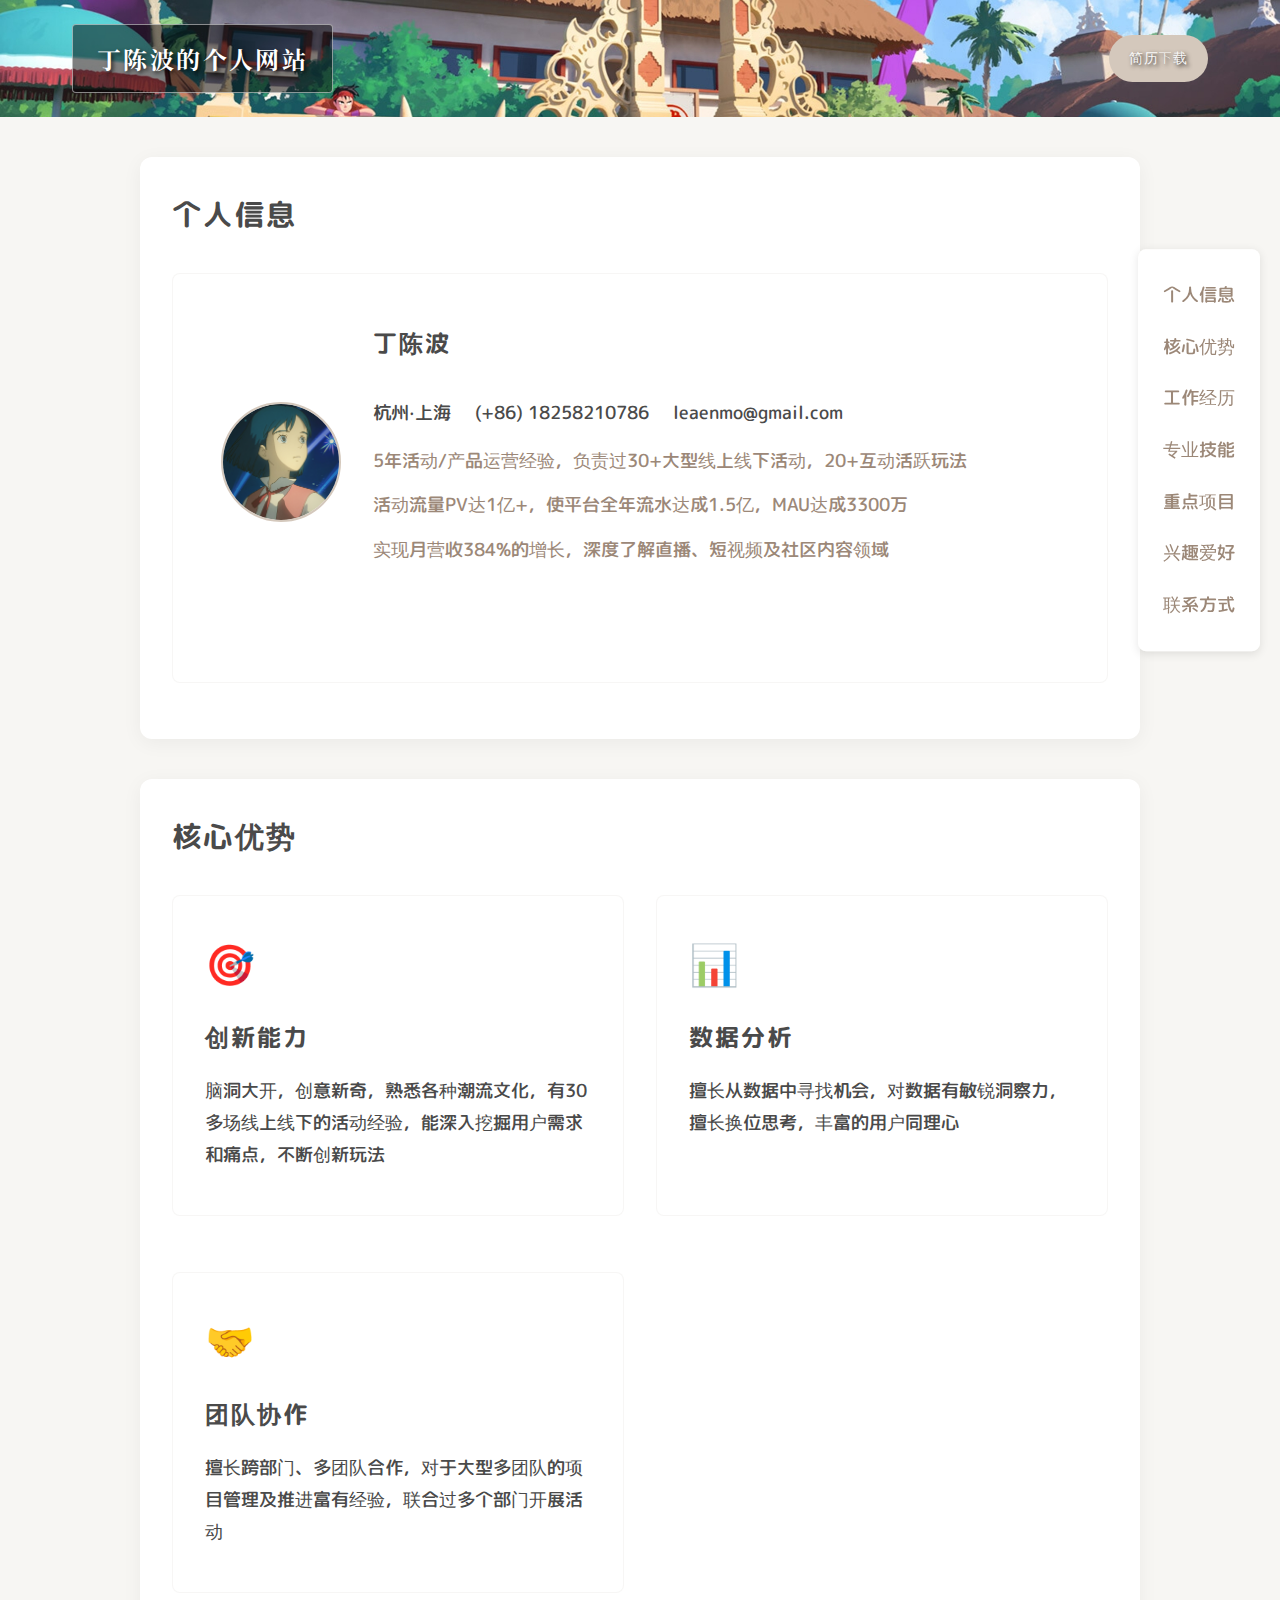
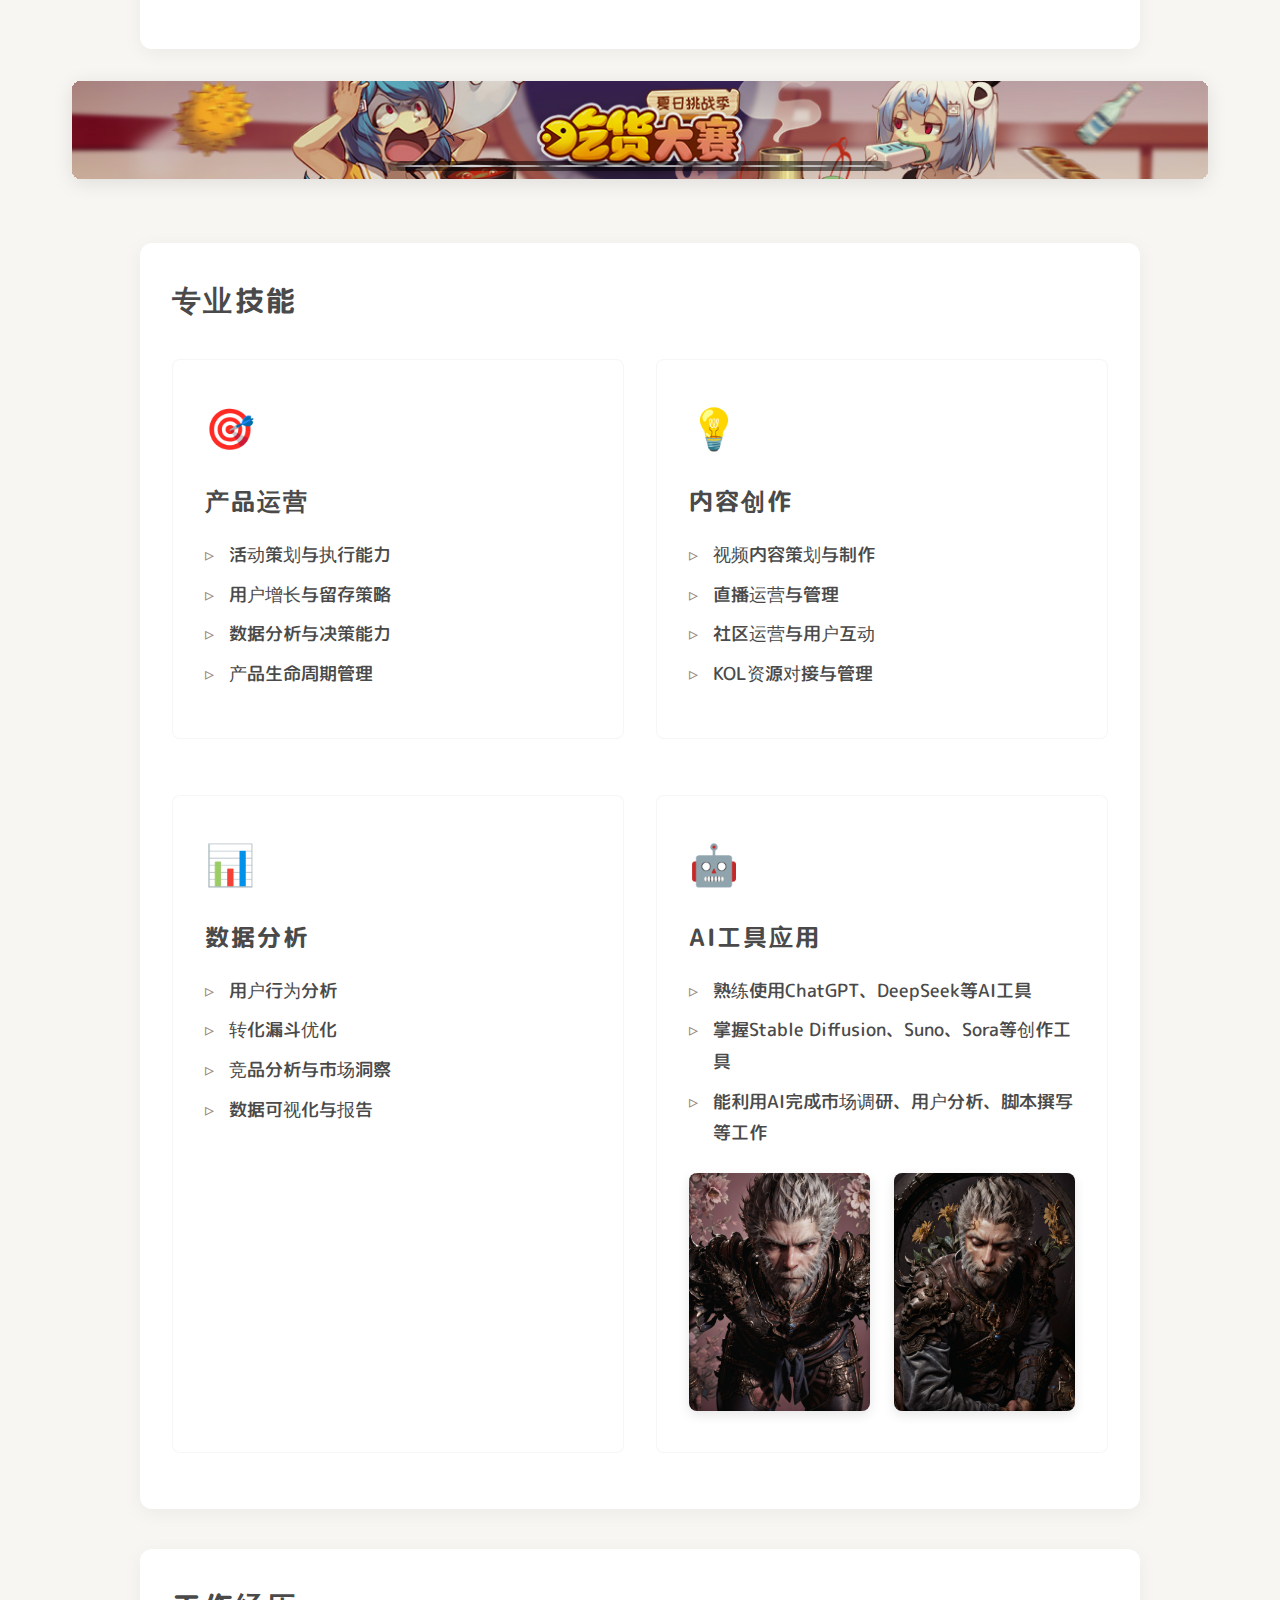
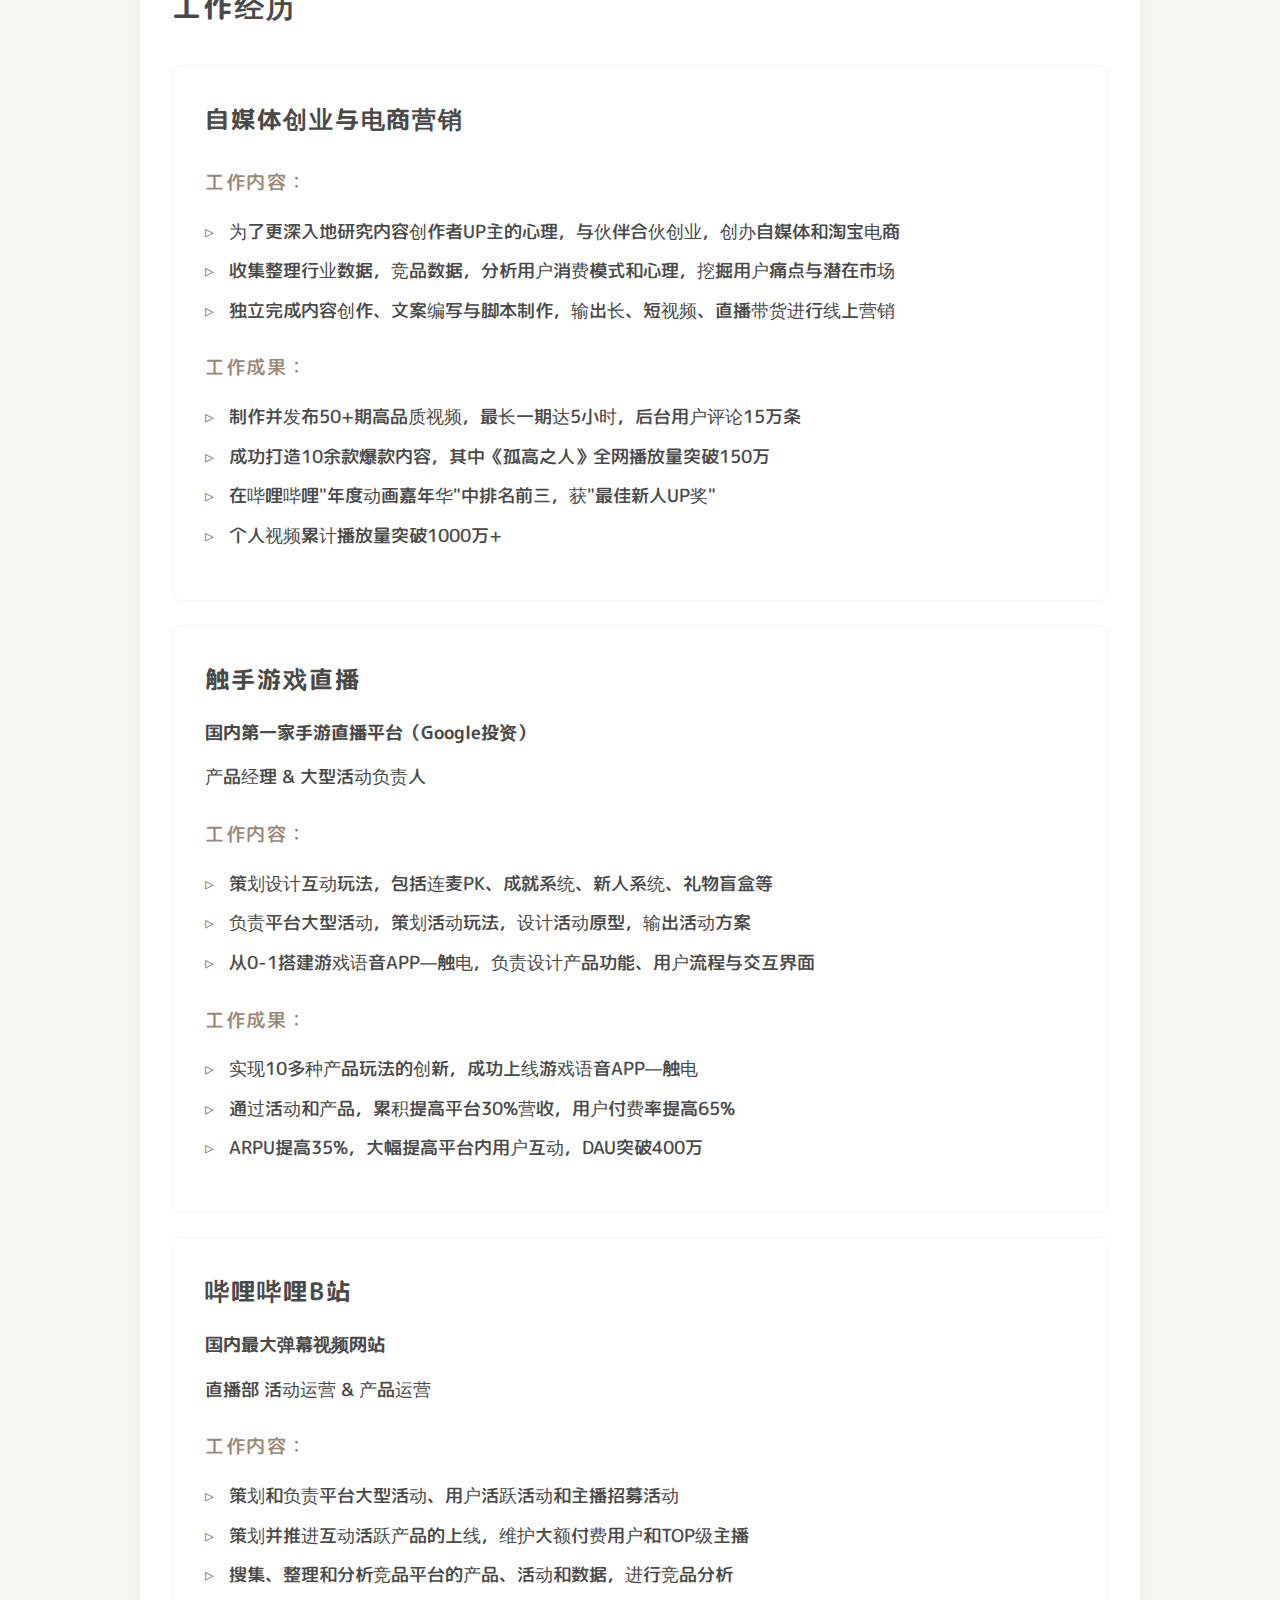
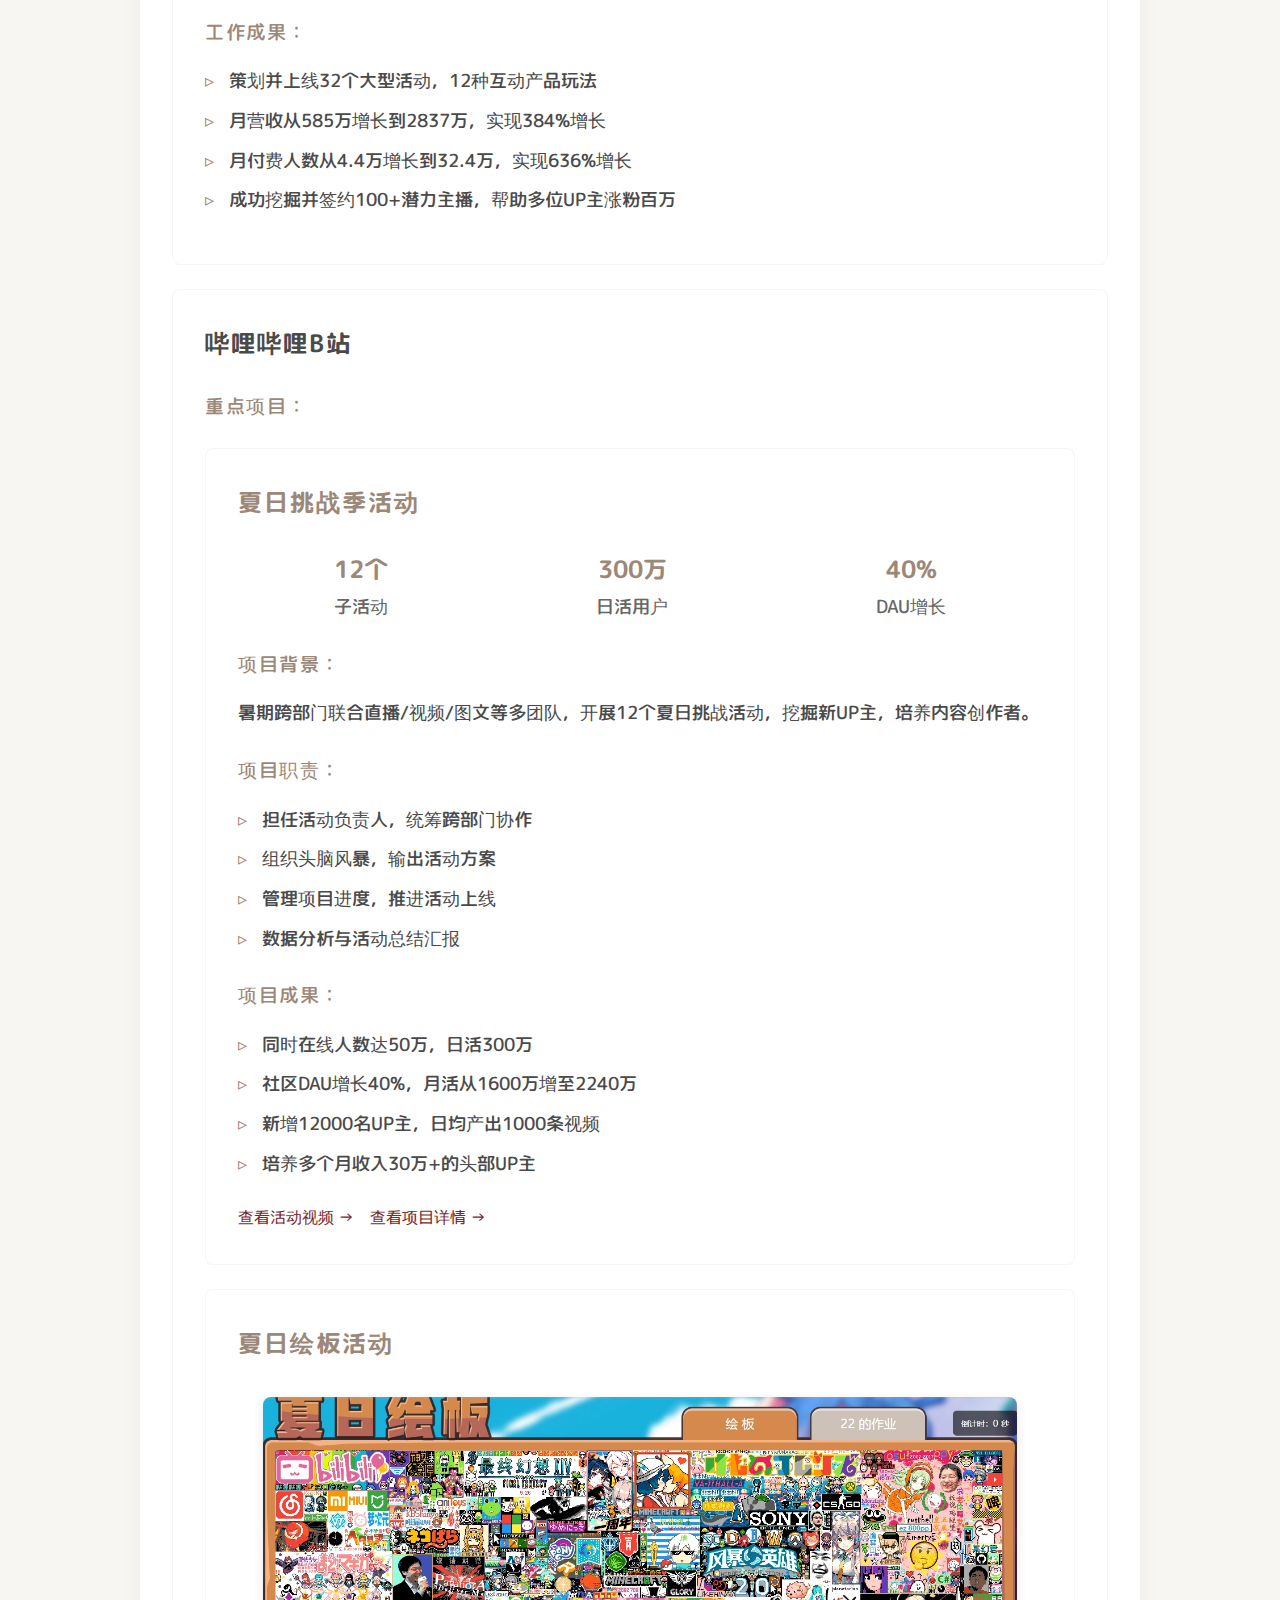
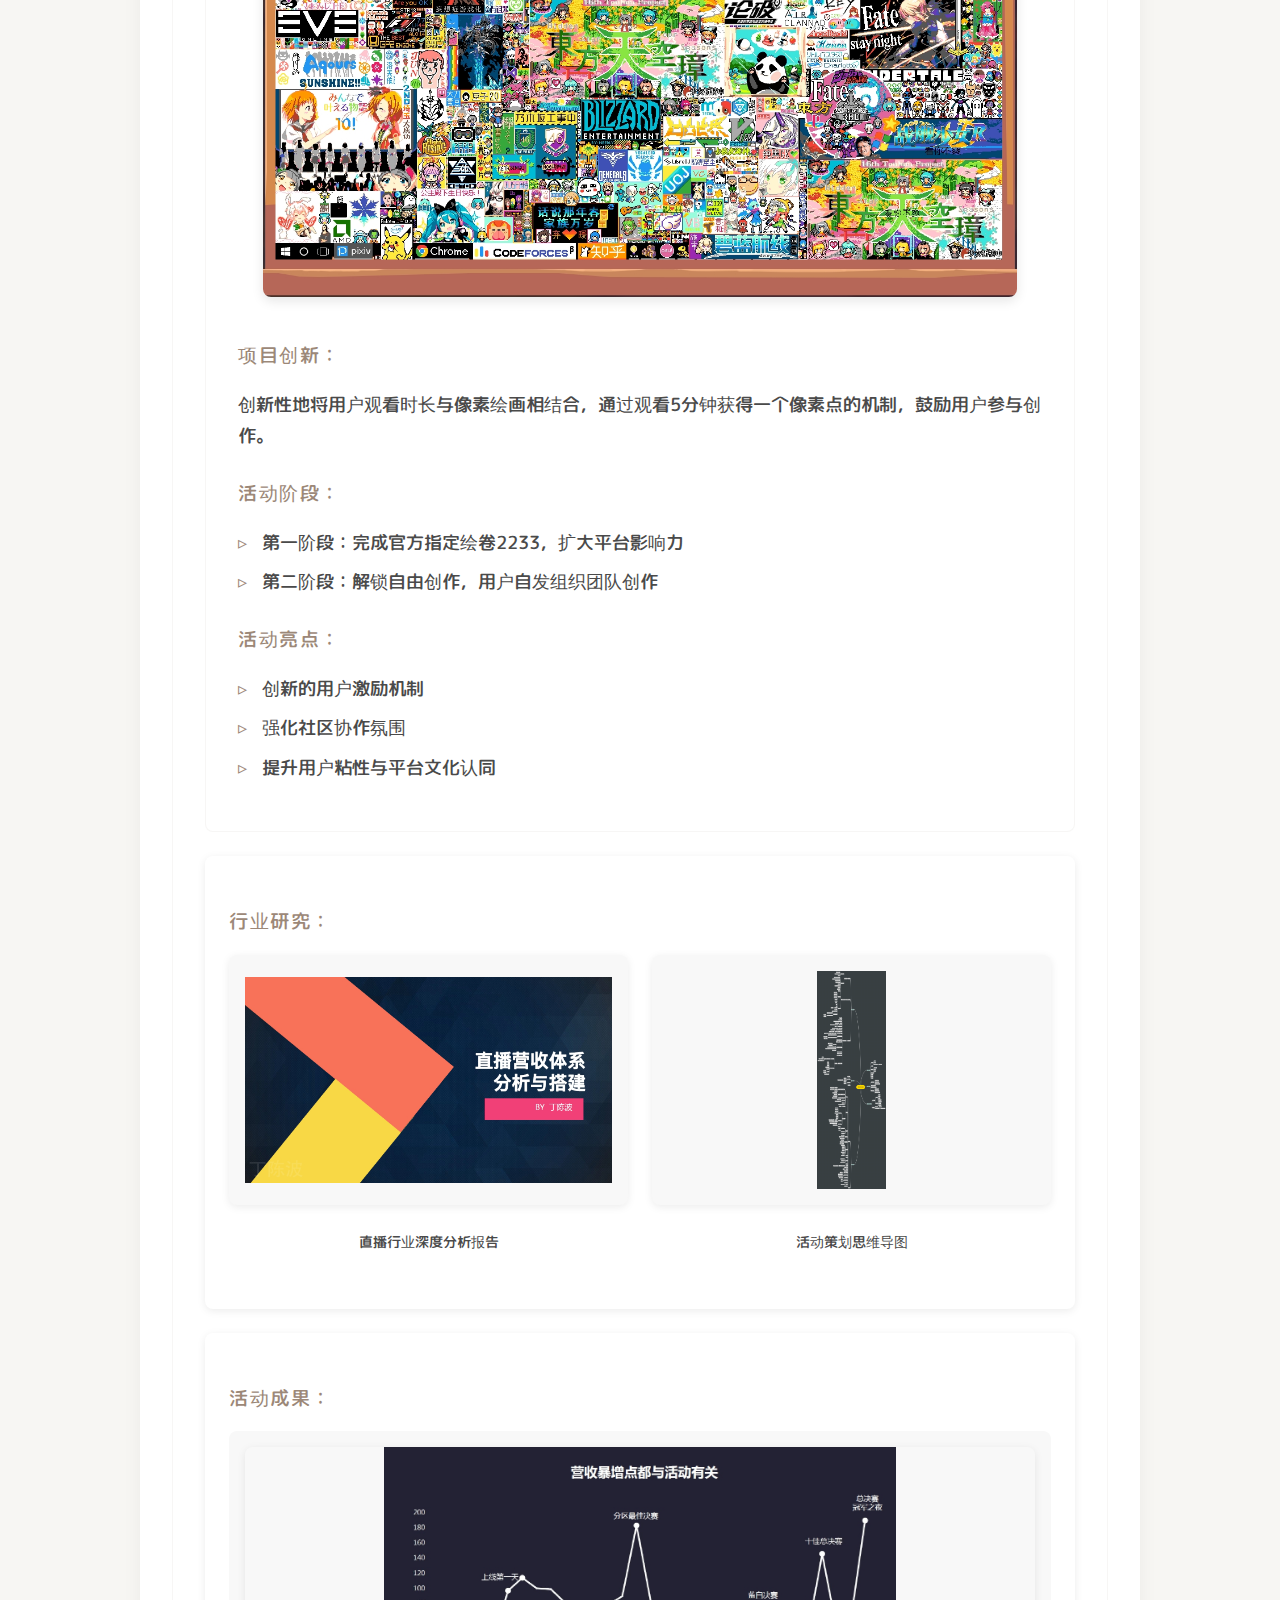
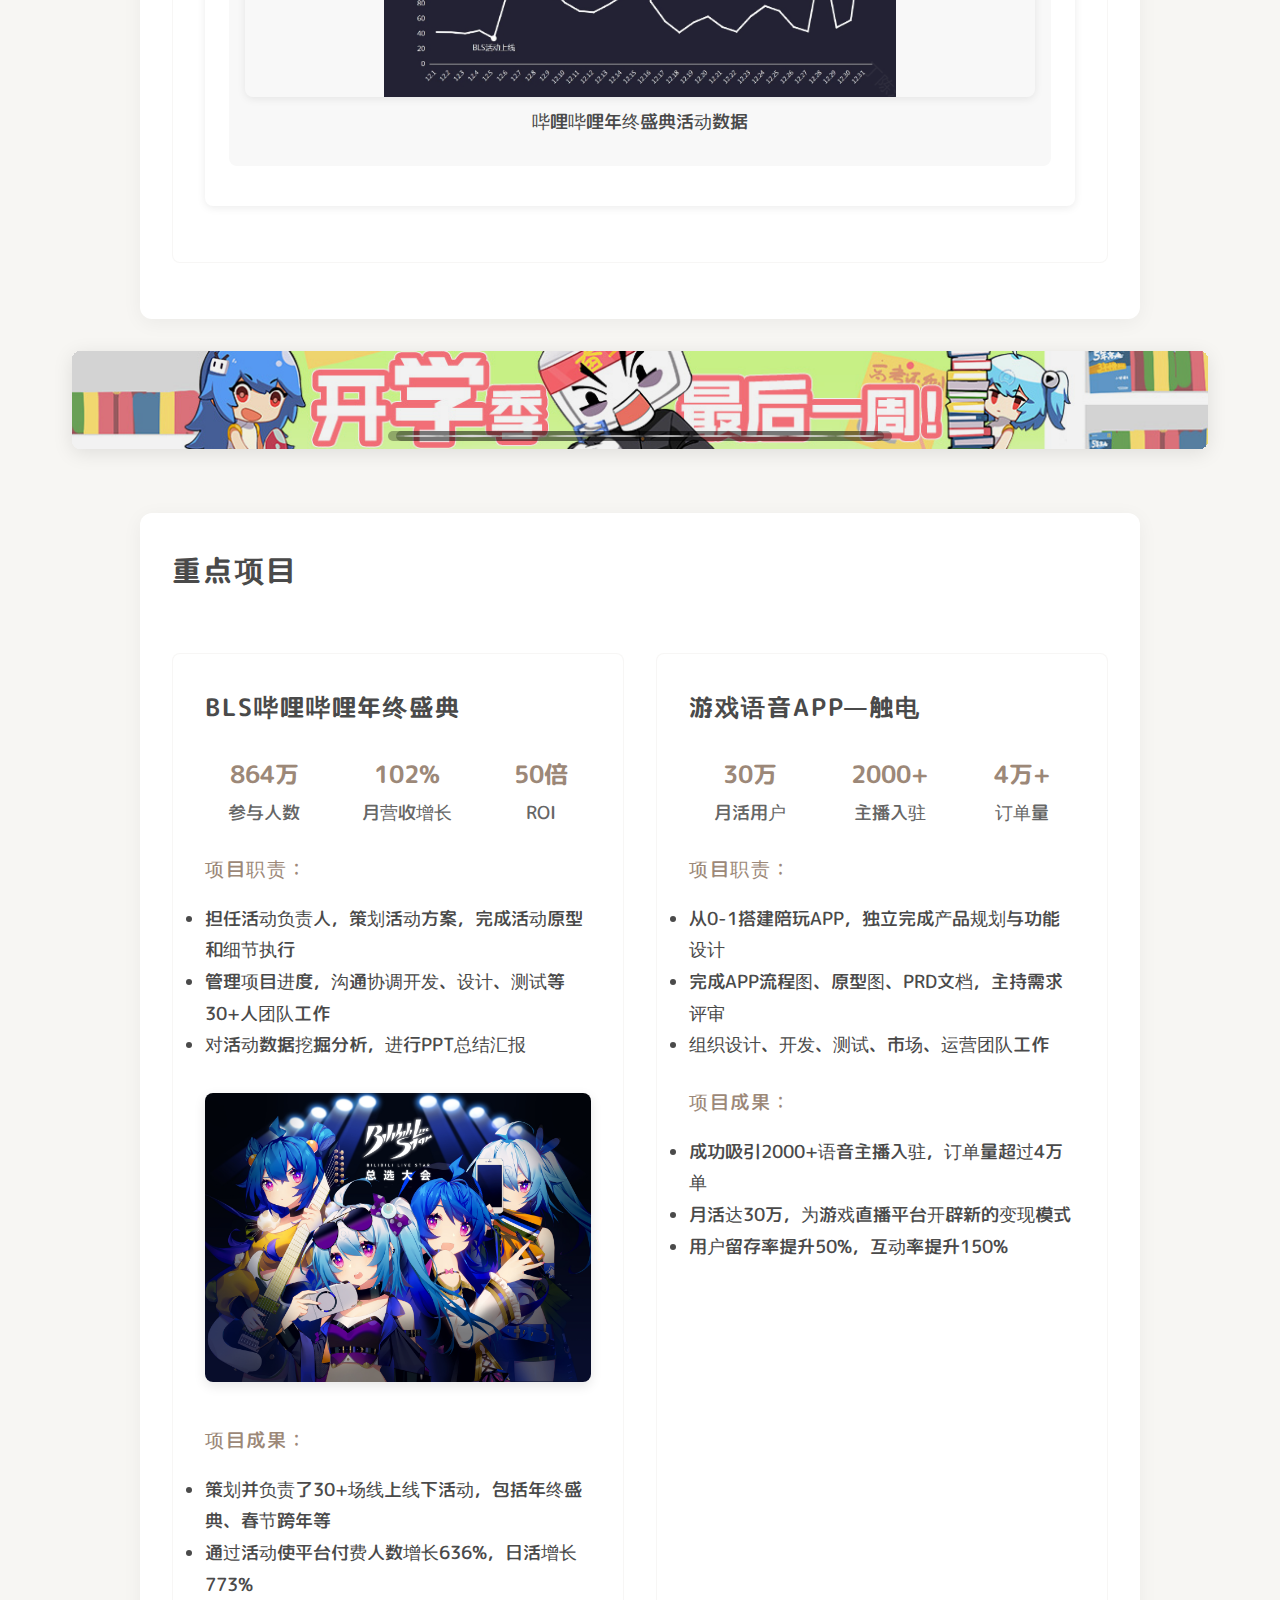
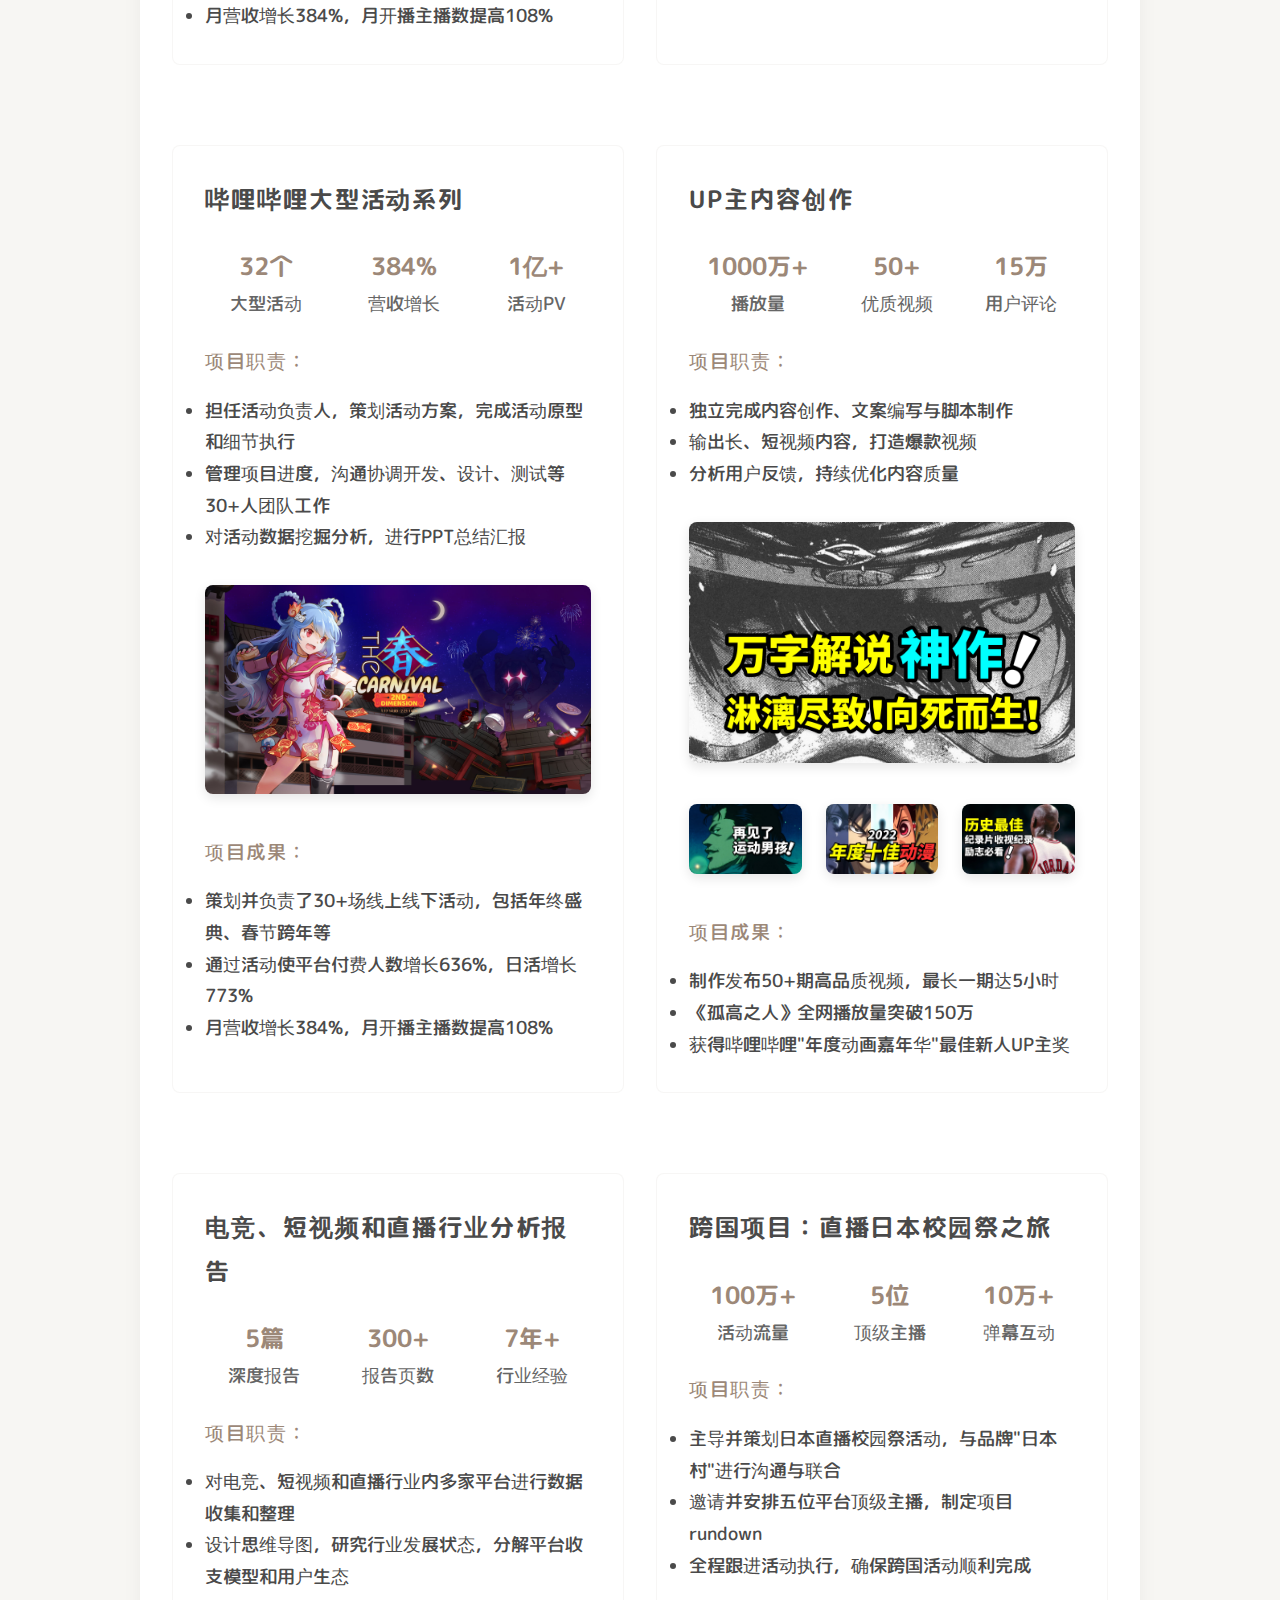
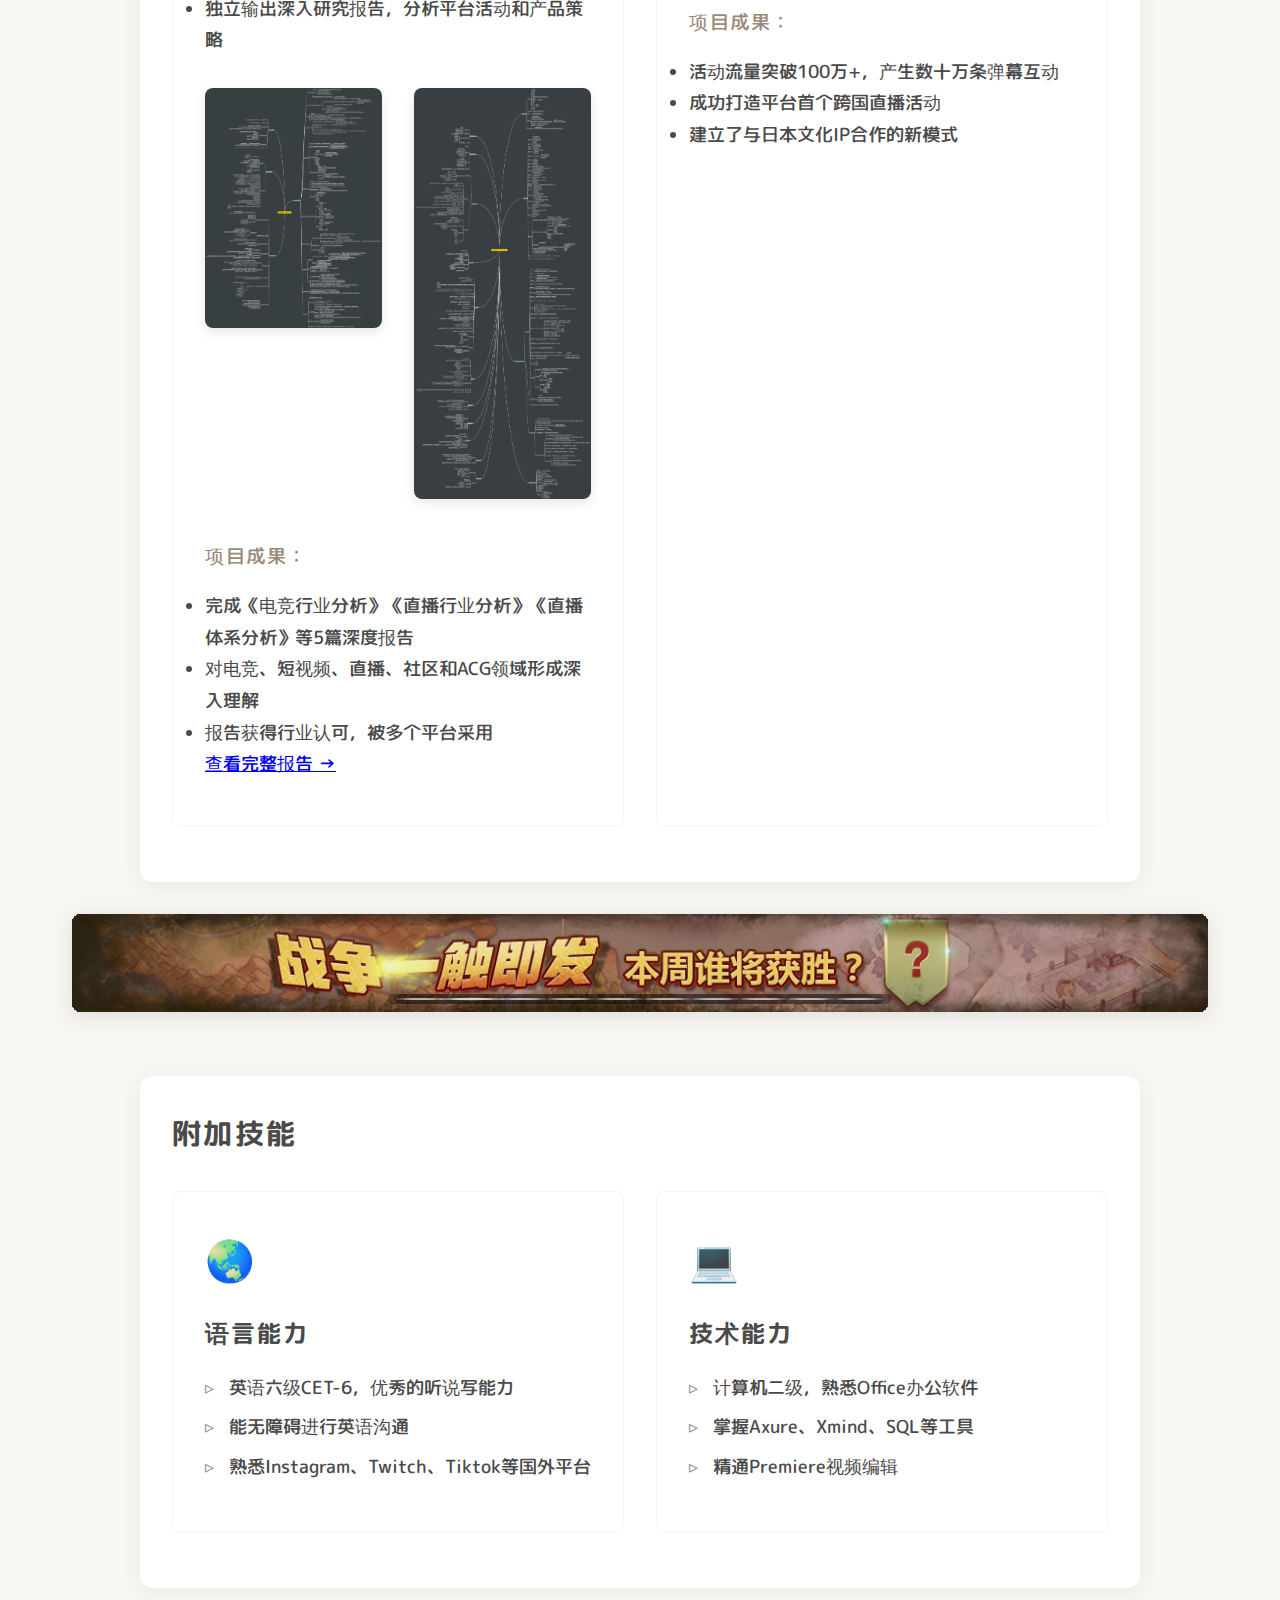
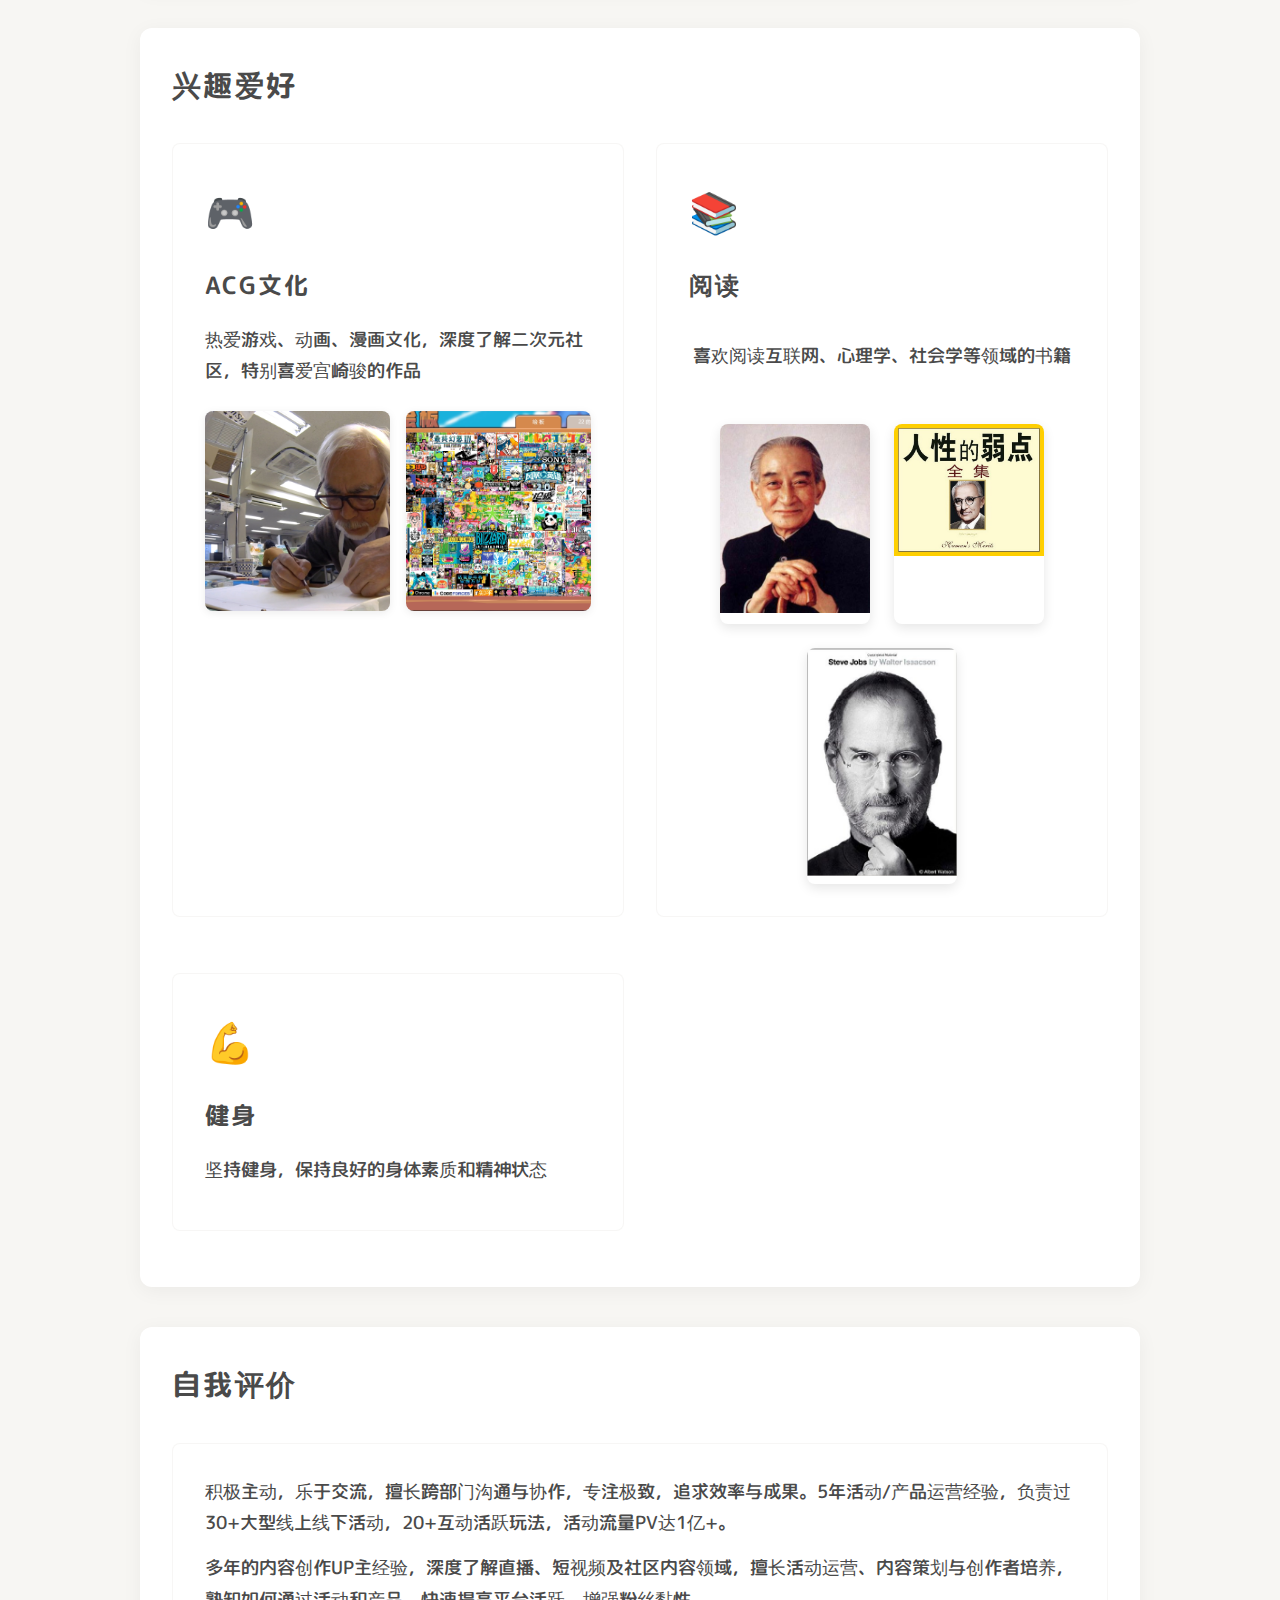
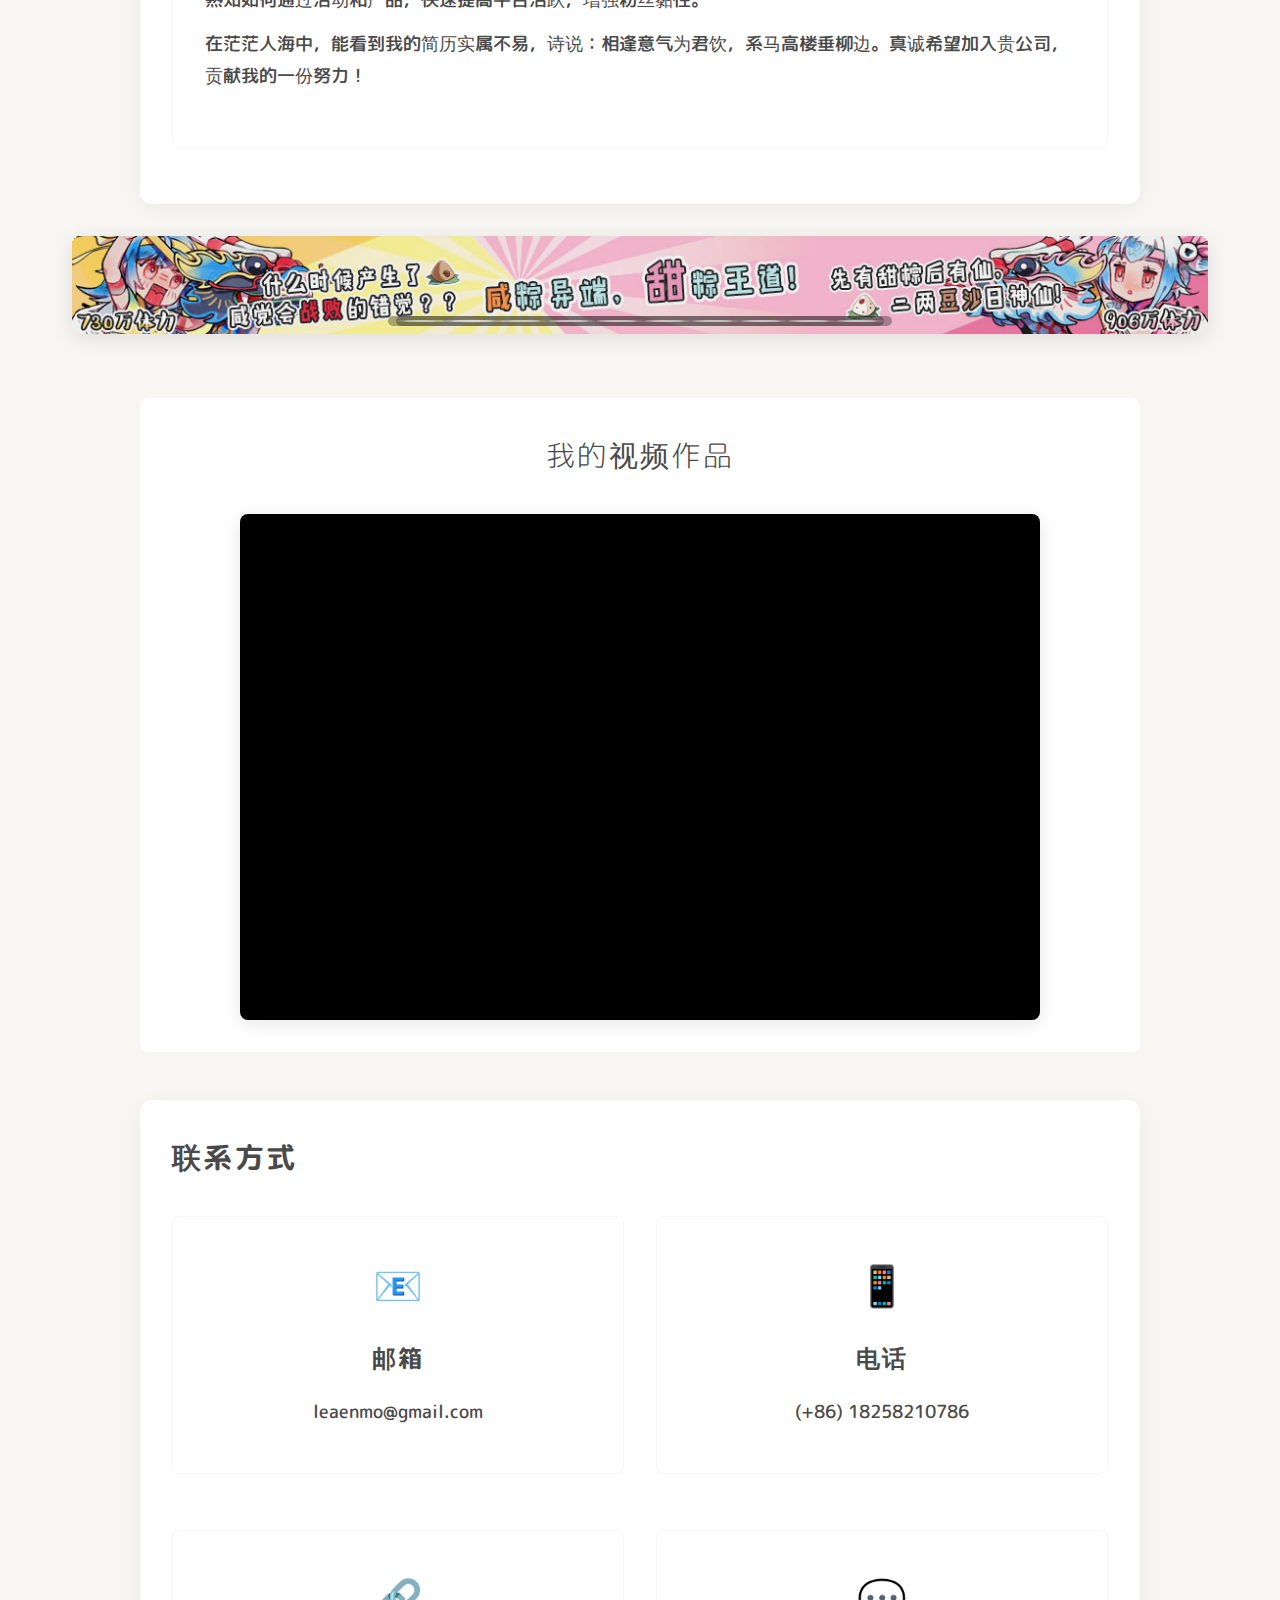
==== commit 064b1304: "Add files via upload" ====
--- a/index.html
+++ b/index.html
@@ -7,6 +7,7 @@
     <link rel="preconnect" href="https://fonts.googleapis.com">
     <link rel="preconnect" href="https://fonts.gstatic.com" crossorigin>
     <link href="https://fonts.googleapis.com/css2?family=Noto+Sans+SC:wght@400;500;700&family=Noto+Serif+SC:wght@400;500;700&display=swap" rel="stylesheet">
+    <link href="https://fonts.googleapis.com/css2?family=M+PLUS+Rounded+1c:wght@400;500;600;700&display=swap" rel="stylesheet">
     <link rel="stylesheet" href="styles.css">
     <style>
         :root {
@@ -155,21 +156,28 @@
     </header>
 
     <main class="main-content">
+
+
         <!-- 个人信息部分 -->
         <div class="section-container" id="个人信息">
             <h2>个人信息</h2>
             <div class="content-card">
                 <div class="profile-header">
-                    <h3>丁陈波</h3>
+                    <div class="profile-avatar">
+                        <img src="images/zatu/个人头像.png" alt="个人头像" class="avatar-image">
+                    </div>
                     <div class="profile-info">
-                        <span>杭州·上海</span>
-                        <span>(+86) 18258210786</span>
-                        <span>leaenmo@gmail.com</span>
-                    </div>
-                    <div class="profile-summary">
-                        <p>5年活动/产品运营经验，负责过30+大型线上线下活动，20+互动活跃玩法</p>
-                        <p>活动流量PV达1亿+，使平台全年营收达成1.5亿，MAU达成3300万</p>
-                        <p>实现月营收384%的增长，深度了解直播、短视频及社区内容领域</p>
+                        <h3>丁陈波</h3>
+                        <div class="profile-contact">
+                            <span>杭州·上海</span>
+                            <span>(+86) 18258210786</span>
+                            <span>leaenmo@gmail.com</span>
+                        </div>
+                        <div class="profile-summary">
+                            <p>5年活动/产品运营经验，负责过30+大型线上线下活动，20+互动活跃玩法</p>
+                            <p>活动流量PV达1亿+，使平台全年流水达成1.5亿，MAU达成3300万</p>
+                            <p>实现月营收384%的增长，深度了解直播、短视频及社区内容领域</p>
+                        </div>
                     </div>
                 </div>
             </div>
@@ -197,17 +205,6 @@
             </div>
         </div>
 
-        <!-- 教育背景部分 -->
-        <div class="section-container">
-            <h2>教育背景</h2>
-            <div class="content-card">
-                <h3>浙江传媒学院</h3>
-                <p class="major">信息工程 本科</p>
-                <p class="achievements">获得一等奖学金，华数视频实习工作2年</p>
-                <p class="courses">主修课程：计算机科学与技术、软件工程学、新媒体传播、影视编导、大众心理学等</p>
-                <p>掌握多种"互联网方法论"，研读过数十本互联网、心理学、社会学、设计学书籍</p>
-            </div>
-        </div>
         <!-- 第一个轮播图 -->
         <div class="carousel-container">
             <div class="carousel-track">
@@ -255,77 +252,9 @@
                 <button class="carousel-dot"></button>
             </div>
         </div>
-        <!-- 工作经历部分 -->
-        <div class="experience-section section-container " id="工作经历">
-            <h2>工作经历</h2>
-            <div class="timeline">
-                <!-- 自媒体创业经历 -->
-                <div class="timeline-item">
-                    <h3>自媒体创业与电商营销</h3>
-                    <div class="timeline-content">
-                        <h4>工作内容：</h4>
-                        <ul>
-                            <li>为了更深入地研究内容创作者UP主的心理，与伙伴合伙创业，创办自媒体和淘宝电商</li>
-                            <li>收集整理行业数据，竞品数据，分析用户消费模式和心理，挖掘用户痛点与潜在市场</li>
-                            <li>独立完成内容创作、文案编写与脚本制作，输出长、短视频、直播带货进行线上营销</li>
-                        </ul>
-                        <h4>工作成果：</h4>
-                        <ul>
-                            <li>制作并发布50+期高品质视频，最长一期达5小时，后台用户评论15万条</li>
-                            <li>成功打造10余款爆款内容，其中《孤高之人》全网播放量突破150万</li>
-                            <li>在哔哩哔哩"年度动画嘉年华"中排名前三，获"最佳新人UP奖"</li>
-                            <li>个人视频累计播放量突破1000万+</li>
-                        </ul>
-                    </div>
-                </div>
-
-                <!-- 触手游戏直播经历 -->
-                <div class="timeline-item">
-                    <h3>触手游戏直播</h3>
-                    <div class="timeline-content">
-                        <p class="company">国内第一家手游直播平台（Google投资）</p>
-                        <p class="position">产品经理 & 大型活动负责人</p>
-                        <h4>工作内容：</h4>
-                        <ul>
-                            <li>策划设计互动玩法，包括连麦PK、成就系统、新人系统、礼物盲盒等</li>
-                            <li>负责平台大型活动，策划活动玩法，设计活动原型，输出活动方案</li>
-                            <li>从0-1搭建游戏语音APP—触电，负责设计产品功能、用户流程与交互界面</li>
-                        </ul>
-                        <h4>工作成果：</h4>
-                        <ul>
-                            <li>实现10多种产品玩法的创新，成功上线游戏语音APP—触电</li>
-                            <li>通过活动和产品，累积提高平台30%营收，用户付费率提高65%</li>
-                            <li>ARPU提高35%，大幅提高平台内用户互动，DAU突破400万</li>
-                        </ul>
-                    </div>
-                </div>
-
-                <!-- 哔哩哔哩经历 -->
-                <div class="timeline-item">
-                    <h3>哔哩哔哩B站</h3>
-                    <div class="timeline-content">
-                        <p class="company">国内最大弹幕视频网站</p>
-                        <p class="position">直播部 活动运营 & 产品运营</p>
-                        <h4>工作内容：</h4>
-                        <ul>
-                            <li>策划和负责平台大型营收活动、用户活跃活动和主播招募活动</li>
-                            <li>策划并推进营收与活跃产品的上线，维护大额付费用户和TOP级主播</li>
-                            <li>搜集、整理和分析竞品平台的产品、活动和数据，进行竞品分析</li>
-                        </ul>
-                        <h4>工作成果：</h4>
-                        <ul>
-                            <li>策划并上线32个大型活动，12种互动产品玩法</li>
-                            <li>月营收从585万增长到2837万，实现384%增长</li>
-                            <li>月付费人数从4.4万增长到32.4万，实现636%增长</li>
-                            <li>成功挖掘并签约100+潜力主播，帮助多位UP主涨粉百万</li>
-                        </ul>
-                    </div>
-                </div>
-            </div>
-        </div>
 
         <!-- 专业技能部分 -->
-        <div class="skills-section section-container" id="专业技能">
+        <div class="section-container" id="专业技能">
             <h2>专业技能</h2>
             <div class="skills-grid">
                 <div class="skill-card">
@@ -393,6 +322,174 @@
             </div>
         </div>
 
+        <!-- 工作经历部分 -->
+        <div class="experience-section section-container " id="工作经历">
+            <h2>工作经历</h2>
+            <div class="timeline">
+                <!-- 自媒体创业经历 -->
+                <div class="timeline-item">
+                    <h3>自媒体创业与电商营销</h3>
+                    <div class="timeline-content">
+                        <h4>工作内容：</h4>
+                        <ul>
+                            <li>为了更深入地研究内容创作者UP主的心理，与伙伴合伙创业，创办自媒体和淘宝电商</li>
+                            <li>收集整理行业数据，竞品数据，分析用户消费模式和心理，挖掘用户痛点与潜在市场</li>
+                            <li>独立完成内容创作、文案编写与脚本制作，输出长、短视频、直播带货进行线上营销</li>
+                        </ul>
+                        <h4>工作成果：</h4>
+                        <ul>
+                            <li>制作并发布50+期高品质视频，最长一期达5小时，后台用户评论15万条</li>
+                            <li>成功打造10余款爆款内容，其中《孤高之人》全网播放量突破150万</li>
+                            <li>在哔哩哔哩"年度动画嘉年华"中排名前三，获"最佳新人UP奖"</li>
+                            <li>个人视频累计播放量突破1000万+</li>
+                        </ul>
+                    </div>
+                </div>
+
+                <!-- 触手游戏直播经历 -->
+                <div class="timeline-item">
+                    <h3>触手游戏直播</h3>
+                    <div class="timeline-content">
+                        <p class="company">国内第一家手游直播平台（Google投资）</p>
+                        <p class="position">产品经理 & 大型活动负责人</p>
+                        <h4>工作内容：</h4>
+                        <ul>
+                            <li>策划设计互动玩法，包括连麦PK、成就系统、新人系统、礼物盲盒等</li>
+                            <li>负责平台大型活动，策划活动玩法，设计活动原型，输出活动方案</li>
+                            <li>从0-1搭建游戏语音APP—触电，负责设计产品功能、用户流程与交互界面</li>
+                        </ul>
+                        <h4>工作成果：</h4>
+                        <ul>
+                            <li>实现10多种产品玩法的创新，成功上线游戏语音APP—触电</li>
+                            <li>通过活动和产品，累积提高平台30%营收，用户付费率提高65%</li>
+                            <li>ARPU提高35%，大幅提高平台内用户互动，DAU突破400万</li>
+                        </ul>
+                    </div>
+                </div>
+
+                <!-- 哔哩哔哩经历 -->
+                <div class="timeline-item">
+                    <h3>哔哩哔哩B站</h3>
+                    <div class="timeline-content">
+                        <p class="company">国内最大弹幕视频网站</p>
+                        <p class="position">直播部 活动运营 & 产品运营</p>
+                        <h4>工作内容：</h4>
+                        <ul>
+                            <li>策划和负责平台大型活动、用户活跃活动和主播招募活动</li>
+                            <li>策划并推进互动活跃产品的上线，维护大额付费用户和TOP级主播</li>
+                            <li>搜集、整理和分析竞品平台的产品、活动和数据，进行竞品分析</li>
+                        </ul>
+                        <h4>工作成果：</h4>
+                        <ul>
+                            <li>策划并上线32个大型活动，12种互动产品玩法</li>
+                            <li>月营收从585万增长到2837万，实现384%增长</li>
+                            <li>月付费人数从4.4万增长到32.4万，实现636%增长</li>
+                            <li>成功挖掘并签约100+潜力主播，帮助多位UP主涨粉百万</li>
+                        </ul>
+                    </div>
+                </div>
+
+                <!-- 哔哩哔哩经历的timeline-content中添加 -->
+                <div class="timeline-item">
+                    <h3>哔哩哔哩B站</h3>
+                    <div class="timeline-content">
+                        <!-- ... 现有的工作内容和成果 ... -->
+                        
+                        <h4>重点项目：</h4>
+                        <!-- 夏日挑战季项目 -->
+                        <div class="project-card">
+                            <h3>夏日挑战季活动</h3>
+                            <div class="project-stats">
+                                <div class="stat-item">
+                                    <span class="stat-number">12个</span>
+                                    <span class="stat-label">子活动</span>
+                                </div>
+                                <div class="stat-item">
+                                    <span class="stat-number">300万</span>
+                                    <span class="stat-label">日活用户</span>
+                                </div>
+                                <div class="stat-item">
+                                    <span class="stat-number">40%</span>
+                                    <span class="stat-label">DAU增长</span>
+                                </div>
+                            </div>
+                            <div class="project-content">
+                                <h4>项目背景：</h4>
+                                <p>暑期跨部门联合直播/视频/图文等多团队，开展12个夏日挑战活动，挖掘新UP主，培养内容创作者。</p>
+                                
+                                <h4>项目职责：</h4>
+                                <ul>
+                                    <li>担任活动负责人，统筹跨部门协作</li>
+                                    <li>组织头脑风暴，输出活动方案</li>
+                                    <li>管理项目进度，推进活动上线</li>
+                                    <li>数据分析与活动总结汇报</li>
+                                </ul>
+                                
+                                <h4>项目成果：</h4>
+                                <ul>
+                                    <li>同时在线人数达50万，日活300万</li>
+                                    <li>社区DAU增长40%，月活从1600万增至2240万</li>
+                                    <li>新增12000名UP主，日均产出1000条视频</li>
+                                    <li>培养多个月收入30万+的头部UP主</li>
+                                </ul>
+                                <div class="project-links">
+                                    <a href="bilibili.com/video/av13900223" target="_blank">查看活动视频 →</a>
+                                    <a href="live.bilibili.com/pages/1702/summer-challenges" target="_blank">查看项目详情 →</a>
+                                </div>
+                            </div>
+                        </div>
+
+                        <!-- 夏日绘板项目 -->
+                        <div class="project-card">
+                            <h3>夏日绘板活动</h3>
+                            <div class="project-showcase">
+                                <img src="images/zatu/夏日绘板.png" alt="夏日绘板成果展示" class="project-image">
+                            </div>
+                            <div class="project-content">
+                                <h4>项目创新：</h4>
+                                <p>创新性地将用户观看时长与像素绘画相结合，通过观看5分钟获得一个像素点的机制，鼓励用户参与创作。</p>
+                                
+                                <h4>活动阶段：</h4>
+                                <ul>
+                                    <li>第一阶段：完成官方指定绘卷2233，扩大平台影响力</li>
+                                    <li>第二阶段：解锁自由创作，用户自发组织团队创作</li>
+                                </ul>
+                                
+                                <h4>活动亮点：</h4>
+                                <ul>
+                                    <li>创新的用户激励机制</li>
+                                    <li>强化社区协作氛围</li>
+                                    <li>提升用户粘性与平台文化认同</li>
+                                </ul>
+                            </div>
+                        </div>
+
+                        <div class="research-section">
+                            <h4>行业研究：</h4>
+                            <div class="research-grid">
+                                <div class="research-item">
+                                    <img src="images/zatu/直播研究报告.png" alt="直播研究报告" class="research-image">
+                                    <p class="research-caption">直播行业深度分析报告</p>
+                                </div>
+                                <div class="research-item">
+                                    <img src="images/zatu/直播活动脑图.png" alt="直播活动脑图" class="research-image">
+                                    <p class="research-caption">活动策划思维导图</p>
+                                </div>
+                            </div>
+                        </div>
+                        
+                        <div class="achievement-section">
+                            <h4>活动成果：</h4>
+                            <div class="achievement-showcase">
+                                <img src="images/zatu/哔哩哔哩年终盛典 活动成果.png" alt="年终盛典活动成果" class="achievement-image">
+                                <p class="achievement-caption">哔哩哔哩年终盛典活动数据</p>
+                            </div>
+                        </div>
+                    </div>
+                </div>
+            </div>
+        </div>
+
         <!-- 第三个轮播图 -->
         <div class="section-divider">
             <div class="carousel-container">
@@ -631,13 +728,13 @@
                                     <img src="images/zatu/直播的现状与未来分析.png" alt="直播行业分析报告" class="report-image" title="直播行业分析报告">
                                 </div>
                                 <div class="report-wrapper">
-                                    <img src="images/zatu/直播营收体系分析.png" alt="直播营收体系分析" class="report-image" title="直播营收体系分析">
+                                    <img src="images/zatu/直播营收体系分析.png" alt="直播体系分析" class="report-image" title="直播体系分析">
                                 </div>
                             </div>
                         </div>
                         <h4>项目成果：</h4>
                         <ul>
-                            <li>完成《电竞行业分析》《直播行业分析》《直播营收体系分析》等5篇深度报告</li>
+                            <li>完成《电竞行业分析》《直播行业分析》《直播体系分析》等5篇深度报告</li>
                             <li>对电竞、短视频、直播、社区和ACG领域形成深入理解</li>
                             <li>报告获得行业认可，被多个平台采用</li>
                         </ul>
@@ -762,14 +859,15 @@
         <div class="interests-section section-container" id="兴趣爱好">
             <h2>兴趣爱好</h2>
             <div class="interests-grid">
-                <!-- ACG文化卡片 -->
+                <!-- ACG文化卡片优化 -->
                 <div class="interest-card acg-card">
                     <div class="interest-icon">🎮</div>
                     <h3>ACG文化</h3>
-                    <p>热爱游戏、动画、漫画文化，深度了解二次元社区</p>
+                    <p>热爱游戏、动画、漫画文化，深度了解二次元社区，特别喜爱宫崎骏的作品</p>
                     <div class="acg-showcase">
-                        <div class="acg-images-grid">
-                            <img src="images/zatu/夏日绘板.png" alt="夏日绘板" class="acg-image" title="夏日绘板">
+                        <div class="acg-images">
+                            <img src="images/zatu/爱好 动漫 宫崎骏.png" alt="宫崎骏作品" class="acg-image">
+                            <img src="images/zatu/夏日绘板.png" alt="夏日绘板" class="acg-image">
                         </div>
                     </div>
                 </div>
@@ -803,8 +901,10 @@
             </div>
         </div>
 
+       
+
         <!-- 自我评价部分 -->
-        <div class="section-container">
+        <div class="section-container" id="自我评价">
             <h2>自我评价</h2>
             <div class="content-card">
                 <div class="evaluation-content">
@@ -814,9 +914,55 @@
                 </div>
             </div>
         </div>
-
+     <!-- 第五个轮播图 -->
+     <div class="carousel-container">
+        <div class="carousel-track">
+            <div class="carousel-slide">
+                <img src="images/slides/1 (31).jpg" alt="项目展示" class="carousel-image">
+            </div>
+            <div class="carousel-slide">
+                <img src="images/slides/1 (32).jpg" alt="项目展示" class="carousel-image">
+            </div>
+            <div class="carousel-slide">
+                <img src="images/slides/1 (33).jpg" alt="项目展示" class="carousel-image">
+            </div>
+            <div class="carousel-slide">
+                <img src="images/slides/1 (34).jpg" alt="项目展示" class="carousel-image">
+            </div>
+            <div class="carousel-slide">
+                <img src="images/slides/1 (35).jpg" alt="项目展示" class="carousel-image">
+            </div>
+            <div class="carousel-slide">
+                <img src="images/slides/1 (36).jpg" alt="项目展示" class="carousel-image">
+            </div>
+            <div class="carousel-slide">
+                <img src="images/slides/1 (37).jpg" alt="项目展示" class="carousel-image">
+            </div>
+            <div class="carousel-slide">
+                <img src="images/slides/1 (38).jpg" alt="项目展示" class="carousel-image">
+            </div>
+            <div class="carousel-slide">
+                <img src="images/slides/1 (39).jpg" alt="项目展示" class="carousel-image">
+            </div>
+            <div class="carousel-slide">
+                <img src="images/slides/1 (40).jpg" alt="项目展示" class="carousel-image">
+            </div>
+        </div>
+        <div class="carousel-nav">
+            <button class="carousel-dot active"></button>
+            <button class="carousel-dot"></button>
+            <button class="carousel-dot"></button>
+            <button class="carousel-dot"></button>
+            <button class="carousel-dot"></button>
+            <button class="carousel-dot"></button>
+            <button class="carousel-dot"></button>
+            <button class="carousel-dot"></button>
+            <button class="carousel-dot"></button>
+            <button class="carousel-dot"></button>
+        </div>
+    </div>
         <!-- 视频部分 -->
-        <div class="video-section section-container">
+        <div class="video-section">
             <h2>我的视频作品</h2>
             <div class="video-wrapper">
                 <iframe 
@@ -828,6 +974,8 @@
             </div>
         </div>
     </main>
+
+
 
     <!-- 联系方式部分 -->
     <div class="contact-section section-container" id="联系方式">
@@ -856,6 +1004,7 @@
         </div>
     </div>
 
+
     <!-- 页脚部分 -->
     <footer class="footer">
         <div class="footer-content">
@@ -874,67 +1023,35 @@
                 <p>"相逢意气为君饮，系马高楼垂柳边"</p>
             </div>
         </div>
+
     </footer>
-<!-- 第五个轮播图 -->
-<div class="carousel-container">
-    <div class="carousel-track">
-        <div class="carousel-slide">
-            <img src="images/slides/1 (31).jpg" alt="项目展示" class="carousel-image">
-        </div>
-        <div class="carousel-slide">
-            <img src="images/slides/1 (32).jpg" alt="项目展示" class="carousel-image">
-        </div>
-        <div class="carousel-slide">
-            <img src="images/slides/1 (33).jpg" alt="项目展示" class="carousel-image">
-        </div>
-        <div class="carousel-slide">
-            <img src="images/slides/1 (34).jpg" alt="项目展示" class="carousel-image">
-        </div>
-        <div class="carousel-slide">
-            <img src="images/slides/1 (35).jpg" alt="项目展示" class="carousel-image">
-        </div>
-        <div class="carousel-slide">
-            <img src="images/slides/1 (36).jpg" alt="项目展示" class="carousel-image">
-        </div>
-        <div class="carousel-slide">
-            <img src="images/slides/1 (37).jpg" alt="项目展示" class="carousel-image">
-        </div>
-        <div class="carousel-slide">
-            <img src="images/slides/1 (38).jpg" alt="项目展示" class="carousel-image">
-        </div>
-        <div class="carousel-slide">
-            <img src="images/slides/1 (39).jpg" alt="项目展示" class="carousel-image">
-        </div>
-        <div class="carousel-slide">
-            <img src="images/slides/1 (40).jpg" alt="项目展示" class="carousel-image">
+    
+    <!-- 俄罗斯方块游戏部分 -->
+    <div class="tetris-section">
+        <div class="game-header">
+            <h3 class="tetris-title">玩一盘游戏吧？</h3>
+            <div class="game-info">
+                <p>分数: <span id="score">0</span></p>
+                <p>等级: <span id="level">1</span></p>
+            </div>
+        </div>
+        <canvas id="tetris" class="pixel-canvas"></canvas>
+        <!-- 在canvas下方添加移动端控制按钮 -->
+        <div class="game-controls">
+            <div class="mobile-controls">
+                <button class="control-button" id="rotateBtn">旋转</button>
+                <div class="direction-controls">
+                    <button class="control-button" id="leftBtn">←</button>
+                    <button class="control-button" id="downBtn">↓</button>
+                    <button class="control-button" id="rightBtn">→</button>
+                </div>
+            </div>
+            <div class="game-buttons">
+                <button class="game-button" id="restartGame">重新开始</button>
+                <button class="game-button" id="pauseGame">暂停游戏</button>
+            </div>
         </div>
     </div>
-    <div class="carousel-nav">
-        <button class="carousel-dot active"></button>
-        <button class="carousel-dot"></button>
-        <button class="carousel-dot"></button>
-        <button class="carousel-dot"></button>
-        <button class="carousel-dot"></button>
-        <button class="carousel-dot"></button>
-        <button class="carousel-dot"></button>
-        <button class="carousel-dot"></button>
-        <button class="carousel-dot"></button>
-        <button class="carousel-dot"></button>
-    </div>
-</div>
-<!-- 俄罗斯方块游戏部分 -->
-<div class="tetris-section">
-    <div class="game-header" style="display: flex; justify-content: space-between; align-items: center; background: #000; padding: 40px 20px; width: 100%;">
-        <div class="pc-only" style="flex: 1;">
-            <h3 class="tetris-controls" style="color: #fff; font-size: 24px; margin: 0; animation: glow 2s ease-in-out infinite alternate;">← → ↓ 移动方块，点击旋转方块</h3>
-        </div>
-        <h3 class="tetris-title" style="flex: 1; text-align: center;">玩一盘游戏吧？</h3>
-        <div class="mobile-only" style="flex: 1; text-align: right;">
-            <h3 class="tetris-controls" style="color: #fff; font-size: 24px; margin: 60px 0 0 0; animation: glow 2s ease-in-out infinite alternate;">拖动移动方块，点击旋转方块</h3>
-        </div>
-    </div>
-    <canvas id="tetris" class="pixel-canvas"></canvas>
-</div>
     <!-- 返回顶部按钮 -->
     <button class="back-to-top" id="backToTop">
         <span>↑</span>
@@ -1090,18 +1207,433 @@
     </script>
 
 <!-- 游戏脚本 -->
-<script src="tetris.js"></script>
 <script>
-    // 初始化俄罗斯方块游戏
-    document.addEventListener('DOMContentLoaded', () => {
-        const canvas = document.getElementById('tetris');
-        if (canvas) {
-            const game = new Tetris(canvas);
-            game.start();
-            console.log('Tetris game initialized');
+    // 获取画布和上下文
+    const canvas = document.getElementById('tetris');
+    const context = canvas.getContext('2d');
+    const scoreElement = document.getElementById('score');
+    const levelElement = document.getElementById('level');
+
+    // 设置画布大小
+    canvas.width = 240;
+    canvas.height = 400;
+
+    // 游戏状态
+    let gameState = {
+        grid: Array(20).fill().map(() => Array(12).fill(0)),
+        currentPiece: null,
+        nextPiece: null,
+        score: 0,
+        level: 1,
+        isGameOver: false,
+        isPaused: false,
+        dropInterval: 1000,
+        lastDrop: 0,
+        animationId: null
+    };
+
+    // 方块形状
+    const PIECES = [
+        [[1, 1, 1, 1]],  // I
+        [[1, 1], [1, 1]],  // O
+        [[1, 1, 1], [0, 1, 0]],  // T
+        [[1, 1, 1], [1, 0, 0]],  // L
+        [[1, 1, 1], [0, 0, 1]],  // J
+        [[1, 1, 0], [0, 1, 1]],  // S
+        [[0, 1, 1], [1, 1, 0]]   // Z
+    ];
+
+    // 颜色数组
+    const COLORS = [
+        '#ff0000', // 红色
+        '#00ff00', // 绿色
+        '#0000ff', // 蓝色
+        '#ff00ff', // 粉色
+        '#00ffff', // 青色
+        '#ffff00', // 黄色
+        '#ff8000'  // 橙色
+    ];
+
+    // 初始化游戏
+    function initGame() {
+        gameState = {
+            grid: Array(20).fill().map(() => Array(12).fill(0)),
+            currentPiece: getRandomPiece(),
+            nextPiece: getRandomPiece(),
+            score: 0,
+            level: 1,
+            isGameOver: false,
+            isPaused: false,
+            dropInterval: 1000,
+            lastDrop: 0,
+            animationId: null
+        };
+        
+        scoreElement.textContent = '0';
+        levelElement.textContent = '1';
+        
+        if (gameState.animationId) {
+            cancelAnimationFrame(gameState.animationId);
+        }
+        
+        gameLoop();
+    }
+
+    // 获取随机方块
+    function getRandomPiece() {
+        const piece = PIECES[Math.floor(Math.random() * PIECES.length)];
+        return {
+            shape: piece,
+            x: Math.floor((12 - piece[0].length) / 2),
+            y: 0
+        };
+    }
+
+    // 游戏主循环
+    function gameLoop(timestamp) {
+        if (!gameState.isGameOver && !gameState.isPaused) {
+            if (!gameState.lastDrop || timestamp - gameState.lastDrop >= gameState.dropInterval) {
+                update();
+                gameState.lastDrop = timestamp;
+            }
+            draw();
+            gameState.animationId = requestAnimationFrame(gameLoop);
+        }
+    }
+
+    // 更新游戏状态
+    function update() {
+        if (canMove(gameState.currentPiece.x, gameState.currentPiece.y + 1)) {
+            gameState.currentPiece.y++;
         } else {
-            console.error('Canvas element not found');
-        }
+            mergePiece();
+            clearLines();
+            gameState.currentPiece = gameState.nextPiece;
+            gameState.nextPiece = getRandomPiece();
+            
+            if (!canMove(gameState.currentPiece.x, gameState.currentPiece.y)) {
+                handleGameOver();
+            }
+        }
+    }
+
+    // 检查移动是否有效
+    function canMove(newX, newY) {
+        return gameState.currentPiece.shape.every((row, dy) =>
+            row.every((value, dx) =>
+                value === 0 || (
+                    newY + dy >= 0 &&
+                    newY + dy < 20 &&
+                    newX + dx >= 0 &&
+                    newX + dx < 12 &&
+                    gameState.grid[newY + dy][newX + dx] === 0
+                )
+            )
+        );
+    }
+
+    // 合并方块到网格
+    function mergePiece() {
+        gameState.currentPiece.shape.forEach((row, y) => {
+            row.forEach((value, x) => {
+                if (value !== 0) {
+                    gameState.grid[gameState.currentPiece.y + y][gameState.currentPiece.x + x] = value;
+                }
+            });
+        });
+    }
+
+    // 清除完整的行
+    function clearLines() {
+        for (let y = gameState.grid.length - 1; y >= 0; y--) {
+            if (gameState.grid[y].every(cell => cell !== 0)) {
+                gameState.grid.splice(y, 1);
+                gameState.grid.unshift(Array(12).fill(0));
+                gameState.score += 100;
+                scoreElement.textContent = gameState.score;
+                
+                if (gameState.score % 1000 === 0) {
+                    gameState.level++;
+                    levelElement.textContent = gameState.level;
+                    gameState.dropInterval = Math.max(100, 1000 - (gameState.level - 1) * 100);
+                }
+            }
+        }
+    }
+
+    // 绘制游戏画面
+    function draw() {
+        // 清空画布
+        context.fillStyle = 'black';
+        context.fillRect(0, 0, canvas.width, canvas.height);
+
+        // 绘制网格
+        gameState.grid.forEach((row, y) => {
+            row.forEach((value, x) => {
+                if (value !== 0) {
+                    // 绘制发光效果
+                    const color = COLORS[(y + x) % COLORS.length];
+                    context.shadowColor = color;
+                    context.shadowBlur = 10;
+                    context.fillStyle = color;
+                    context.fillRect(x * 20, y * 20, 19, 19);
+                    
+                    // 绘制内部亮光
+                    context.fillStyle = '#fff';
+                    context.fillRect(x * 20 + 5, y * 20 + 5, 9, 9);
+                }
+            });
+        });
+
+        // 绘制当前方块
+        if (gameState.currentPiece) {
+            const pieceColor = COLORS[PIECES.indexOf(gameState.currentPiece.shape) % COLORS.length];
+            gameState.currentPiece.shape.forEach((row, y) => {
+                row.forEach((value, x) => {
+                    if (value !== 0) {
+                        // 绘制发光效果
+                        context.shadowColor = pieceColor;
+                        context.shadowBlur = 15;
+                        context.fillStyle = pieceColor;
+                        context.fillRect(
+                            (gameState.currentPiece.x + x) * 20,
+                            (gameState.currentPiece.y + y) * 20,
+                            19,
+                            19
+                        );
+                        
+                        // 绘制内部亮光
+                        context.fillStyle = '#fff';
+                        context.fillRect(
+                            (gameState.currentPiece.x + x) * 20 + 5,
+                            (gameState.currentPiece.y + y) * 20 + 5,
+                            9,
+                            9
+                        );
+                    }
+                });
+            });
+        }
+        
+        // 重置阴影效果
+        context.shadowBlur = 0;
+    }
+
+    // 处理游戏结束
+    function handleGameOver() {
+        gameState.isGameOver = true;
+        cancelAnimationFrame(gameState.animationId);
+        
+        context.fillStyle = 'rgba(0, 0, 0, 0.75)';
+        context.fillRect(0, 0, canvas.width, canvas.height);
+        
+        // 添加发光文字效果
+        context.shadowColor = '#0ff';
+        context.shadowBlur = 10;
+        context.fillStyle = '#fff';
+        context.font = '24px Arial';
+        context.textAlign = 'center';
+        context.fillText('游戏结束', canvas.width / 2, canvas.height / 2 - 30);
+        context.fillText(`得分: ${gameState.score}`, canvas.width / 2, canvas.height / 2 + 10);
+        context.font = '16px Arial';
+        context.fillText('点击"重新开始"开始新游戏', canvas.width / 2, canvas.height / 2 + 50);
+        
+        // 重置阴影效果
+        context.shadowBlur = 0;
+    }
+
+    // 键盘控制
+    document.addEventListener('keydown', event => {
+        if (gameState.isGameOver || gameState.isPaused) return;
+
+        switch (event.key) {
+            case 'ArrowLeft':
+                if (canMove(gameState.currentPiece.x - 1, gameState.currentPiece.y)) {
+                    gameState.currentPiece.x--;
+                }
+                break;
+            case 'ArrowRight':
+                if (canMove(gameState.currentPiece.x + 1, gameState.currentPiece.y)) {
+                    gameState.currentPiece.x++;
+                }
+                break;
+            case 'ArrowDown':
+                if (canMove(gameState.currentPiece.x, gameState.currentPiece.y + 1)) {
+                    gameState.currentPiece.y++;
+                }
+                break;
+            case 'ArrowUp':
+                rotatePiece();
+                break;
+        }
+        draw();
+    });
+
+    // 旋转方块
+    function rotatePiece() {
+        const rotated = gameState.currentPiece.shape[0].map((_, i) =>
+            gameState.currentPiece.shape.map(row => row[row.length - 1 - i])
+        );
+        
+        const piece = {
+            shape: rotated,
+            x: gameState.currentPiece.x,
+            y: gameState.currentPiece.y
+        };
+        
+        if (canMove(piece.x, piece.y)) {
+            gameState.currentPiece.shape = rotated;
+        }
+    }
+
+    // 重新开始按钮
+    document.getElementById('restartGame').addEventListener('click', () => {
+        initGame();
+        document.getElementById('pauseGame').textContent = '暂停游戏';
+    });
+
+    // 暂停按钮
+    document.getElementById('pauseGame').addEventListener('click', () => {
+        if (gameState.isGameOver) return;
+        
+        gameState.isPaused = !gameState.isPaused;
+        const pauseButton = document.getElementById('pauseGame');
+        pauseButton.textContent = gameState.isPaused ? '继续游戏' : '暂停游戏';
+        
+        if (!gameState.isPaused) {
+            gameLoop();
+        }
+    });
+
+    // 初始化游戏
+    initGame();
+
+    // 在游戏脚本中添加以下代码
+    const tetrisCanvas = document.getElementById('tetris');
+
+    // 阻止画布上的触摸事件引起页面滚动
+    tetrisCanvas.addEventListener('touchstart', function(e) {
+        e.preventDefault();
+    }, { passive: false });
+
+    tetrisCanvas.addEventListener('touchmove', function(e) {
+        e.preventDefault();
+    }, { passive: false });
+
+    tetrisCanvas.addEventListener('touchend', function(e) {
+        e.preventDefault();
+    }, { passive: false });
+
+    // 防止画布上的鼠标滚轮事件
+    tetrisCanvas.addEventListener('wheel', function(e) {
+        e.preventDefault();
+    }, { passive: false });
+
+    // 添加移动端触摸控制
+    let touchStartX = null;
+    let touchStartY = null;
+
+    tetrisCanvas.addEventListener('touchstart', function(e) {
+        touchStartX = e.touches[0].clientX;
+        touchStartY = e.touches[0].clientY;
+    });
+
+    tetrisCanvas.addEventListener('touchmove', function(e) {
+        if (!touchStartX || !touchStartY) return;
+
+        const touchEndX = e.touches[0].clientX;
+        const touchEndY = e.touches[0].clientY;
+
+        const diffX = touchStartX - touchEndX;
+        const diffY = touchStartY - touchEndY;
+
+        // 水平滑动控制左右移动
+        if (Math.abs(diffX) > Math.abs(diffY)) {
+            if (diffX > 5) { // 向左滑动
+                if (canMove(gameState.currentPiece.x - 1, gameState.currentPiece.y)) {
+                    gameState.currentPiece.x--;
+                }
+            } else if (diffX < -5) { // 向右滑动
+                if (canMove(gameState.currentPiece.x + 1, gameState.currentPiece.y)) {
+                    gameState.currentPiece.x++;
+                }
+            }
+        } 
+        // 垂直滑动控制下落和旋转
+        else {
+            if (diffY > 5) { // 向上滑动
+                rotatePiece();
+            } else if (diffY < -5) { // 向下滑动
+                if (canMove(gameState.currentPiece.x, gameState.currentPiece.y + 1)) {
+                    gameState.currentPiece.y++;
+                }
+            }
+        }
+
+        touchStartX = touchEndX;
+        touchStartY = touchEndY;
+        draw();
+    });
+
+    tetrisCanvas.addEventListener('touchend', function() {
+        touchStartX = null;
+        touchStartY = null;
+    });
+
+    // 在游戏脚本中添加移动端控制按钮事件
+    document.getElementById('leftBtn').addEventListener('touchstart', (e) => {
+        e.preventDefault();
+        if (!gameState.isGameOver && !gameState.isPaused) {
+            if (canMove(gameState.currentPiece.x - 1, gameState.currentPiece.y)) {
+                gameState.currentPiece.x--;
+                draw();
+            }
+        }
+    });
+
+    document.getElementById('rightBtn').addEventListener('touchstart', (e) => {
+        e.preventDefault();
+        if (!gameState.isGameOver && !gameState.isPaused) {
+            if (canMove(gameState.currentPiece.x + 1, gameState.currentPiece.y)) {
+                gameState.currentPiece.x++;
+                draw();
+            }
+        }
+    });
+
+    document.getElementById('downBtn').addEventListener('touchstart', (e) => {
+        e.preventDefault();
+        if (!gameState.isGameOver && !gameState.isPaused) {
+            if (canMove(gameState.currentPiece.x, gameState.currentPiece.y + 1)) {
+                gameState.currentPiece.y++;
+                draw();
+            }
+        }
+    });
+
+    document.getElementById('rotateBtn').addEventListener('touchstart', (e) => {
+        e.preventDefault();
+        if (!gameState.isGameOver && !gameState.isPaused) {
+            rotatePiece();
+            draw();
+        }
+    });
+
+    // 添加触摸反馈
+    const controlButtons = document.querySelectorAll('.control-button');
+    controlButtons.forEach(button => {
+        button.addEventListener('touchstart', () => {
+            button.style.transform = 'scale(0.95)';
+        });
+        
+        button.addEventListener('touchend', () => {
+            button.style.transform = 'scale(1)';
+        });
+    });
+
+    // 防止按钮触发页面缩放
+    document.addEventListener('gesturestart', (e) => {
+        e.preventDefault();
     });
 </script>
 
--- a/styles.css
+++ b/styles.css
@@ -1,10 +1,16 @@
-/* 基础变量 */
+/* 无印良品风格基础变量 */
 :root {
-    --muji-white: rgba(255, 255, 255, 0.95);
+    --muji-white: #ffffff;
+    --muji-bg: #f8f8f8;
+    --muji-text: #333333;
+    --muji-gray: #999999;
     --muji-wood: #d4c8bc;
-    --muji-dark: #766c64;
-    --muji-text: #4a4a4a;
-    --muji-bg: #f7f6f3;
+    --muji-wood-dark: #9c8878;
+    --muji-wood-light: #e5ded6;
+    --section-spacing: 2.5rem;
+    --content-spacing: 1.5rem;
+    --font-main: "M PLUS Rounded 1c", -apple-system, BlinkMacSystemFont, "Segoe UI", Roboto, sans-serif;
+    --font-heading: "Noto Serif SC", serif;
 }
 
 /* 重置基础样式 */
@@ -12,13 +18,18 @@
     margin: 0;
     padding: 0;
     box-sizing: border-box;
+    font-family: var(--font-main);
 }
 
 body {
-    font-family: "Noto Sans SC", -apple-system, BlinkMacSystemFont, "Segoe UI", Roboto, sans-serif;
+    -webkit-font-smoothing: antialiased;
+    -moz-osx-font-smoothing: grayscale;
+    text-rendering: optimizeLegibility;
     line-height: 1.6;
     color: var(--muji-text);
     background: var(--muji-bg);
+    font-weight: 400;
+    font-size: 16px;
 }
 
 /* 导航栏样式 */
@@ -73,7 +84,7 @@
     letter-spacing: 0.05em;
     border: 1px solid rgba(255, 255, 255, 0.4);
     transition: all 0.3s ease;
-    font-weight: 500;
+    font-weight: 600;
     text-shadow: 2px 2px 4px rgba(0, 0, 0, 0.8);
 }
 
@@ -92,13 +103,12 @@
 /* 轮播图样式 */
 .carousel-container {
     width: 100%;
-    margin: 2rem 0;
+    max-width: 1200px;  /* 限制最大宽度，与 main-content 一致 */
+    margin: 1.5rem auto;  /* 居中显示 */
     position: relative;
     overflow: hidden;
     border-radius: 8px;
     box-shadow: 0 4px 20px rgba(0, 0, 0, 0.1);
-    touch-action: pan-y pinch-zoom;
-    cursor: grab;
 }
 
 .carousel-container:active {
@@ -168,13 +178,36 @@
     background: rgba(255, 255, 255, 0.6);
 }
 
+/* 轮播图移动端适配 */
+@media (max-width: 768px) {
+    .carousel-container {
+        margin: 1rem auto;  /* 减小外边距 */
+    }
+
+    .carousel-image {
+        aspect-ratio: 4/3;
+    }
+
+    .carousel-nav {
+        bottom: 5px;
+    }
+
+    .carousel-dot {
+        width: 4px;
+        height: 4px;
+    }
+}
+
 /* 区块容器样式 */
 .section-container {
-    background: white;
-    border-radius: 8px;
+    background: var(--muji-white);
     padding: 2rem;
-    margin-bottom: 2rem;
-    box-shadow: 0 2px 10px rgba(0, 0, 0, 0.05);
+    margin: var(--section-spacing) 0;
+    border-radius: 0;  /* 移除圆角，更简约 */
+    box-shadow: 0 2px 8px rgba(0, 0, 0, 0.05);
+    max-width: 1000px;  /* 限制最大宽度 */
+    margin-left: auto;
+    margin-right: auto;
 }
 
 /* 主要内容区域 */
@@ -193,32 +226,165 @@
     box-shadow: 0 4px 20px rgba(0, 0, 0, 0.05);
 }
 
-/* 个人信息部分 */
-.profile-section {
-    padding: 1.5rem;  /* 统一内边距 */
-    margin: 0 0 1.5rem 0;  /* 统一外边距 */
-}
-
-.profile-header h1 {
-    font-size: 2rem;  /* 调整大小更协调 */
-    margin-bottom: 1rem;
-}
-
-.profile-header h3 {
+/* 个人信息部分优化 */
+.profile-header {
+    display: flex;
+    align-items: center;  /* 改为居中对齐 */
+    gap: 2rem;
+    margin-bottom: 2rem;
+    padding: 1rem;  /* 添加内边距 */
+}
+
+.profile-avatar {
+    width: 120px;  /* 减小头像尺寸 */
+    height: 120px;
+    border-radius: 50%;
+    overflow: hidden;
+    border: 2px solid var(--muji-wood);
+    flex-shrink: 0;
+    background: var(--muji-bg);  /* 添加背景色 */
+}
+
+.avatar-image {
+    width: 100%;
+    height: 100%;
+    object-fit: cover;
+    display: block;  /* 确保图片正确显示 */
+}
+
+.profile-info {
+    flex: 1;
+    display: flex;
+    flex-direction: column;
+    gap: 1rem;
+}
+
+.profile-info h3 {
     font-size: 2rem;
-    margin-bottom: 1rem;
+    margin: 0;
     color: var(--muji-text);
-}
-
-.profile-info {
+    font-weight: 700;
+    margin-bottom: 0.5rem;
+}
+
+.profile-contact {
     display: flex;
-    gap: 2rem;
-    margin-bottom: 1.5rem;
+    gap: 1.5rem;
+    flex-wrap: wrap;
+    font-weight: 400;
     color: var(--muji-text);
 }
 
-.profile-info span {
-    color: var(--muji-text);
+/* 研究报告和脑图样式优化 */
+.research-grid {
+    display: grid;
+    grid-template-columns: repeat(auto-fit, minmax(250px, 1fr));
+    gap: 1rem;
+    margin: 1rem 0;
+}
+
+.research-image {
+    width: 100%;
+    max-height: 300px;  /* 减小最大高度 */
+    object-fit: contain;
+    border-radius: 8px;
+    box-shadow: 0 2px 8px rgba(0, 0, 0, 0.08);
+}
+
+/* 活动成果展示样式优化 */
+.achievement-showcase {
+    margin: 1rem 0;
+    text-align: center;
+}
+
+.achievement-image {
+    width: 100%;
+    max-width: 700px;  /* 减小最大宽度 */
+    max-height: 300px;  /* 减小最大高度 */
+    object-fit: contain;
+    border-radius: 8px;
+    box-shadow: 0 2px 8px rgba(0, 0, 0, 0.08);
+}
+
+/* 动漫展示图片优化 */
+.anime-showcase {
+    margin-top: 1rem;
+    border-radius: 8px;
+    overflow: hidden;
+    max-height: 250px;  /* 减小最大高度 */
+    text-align: center;  /* 居中显示 */
+}
+
+.anime-image {
+    width: auto;  /* 改为自动宽度 */
+    max-width: 100%;  /* 限制最大宽度 */
+    height: 100%;
+    object-fit: contain;  /* 改为contain以保持比例 */
+    margin: 0 auto;  /* 居中显示 */
+}
+
+/* 移动端适配优化 */
+@media (max-width: 768px) {
+    .section-container {
+        padding: 1.2rem;  /* 减小内边距 */
+        margin-bottom: 1rem;  /* 减小外边距 */
+    }
+
+    .profile-header {
+        flex-direction: column;
+        align-items: center;
+        text-align: center;
+        gap: 1rem;
+        padding: 0.5rem;
+    }
+
+    .profile-avatar {
+        width: 100px;  /* 移动端更小的头像 */
+        height: 100px;
+        margin-bottom: 0.5rem;
+    }
+
+    .profile-info h3 {
+        font-size: 1.3rem;  /* 减小标题大小 */
+    }
+
+    .profile-contact {
+        justify-content: center;
+        font-size: 0.85rem;  /* 减小字体大小 */
+        flex-wrap: wrap;
+        gap: 0.8rem;
+    }
+
+    .research-grid {
+        grid-template-columns: 1fr;  /* 单列显示 */
+    }
+
+    .research-image {
+        max-height: 200px;  /* 移动端更小的图片 */
+    }
+
+    .achievement-image {
+        max-height: 180px;
+    }
+
+    .anime-showcase {
+        max-height: 180px;
+    }
+
+    /* 改善移动端整体观感 */
+    .main-content {
+        padding: 0 0.8rem;  /* 减小两侧间距 */
+    }
+
+    h2 {
+        font-size: 1.3rem;  /* 减小标题大小 */
+        margin-bottom: 0.8rem;
+    }
+
+    p {
+        font-size: 0.9rem;  /* 减小正文字体 */
+        line-height: 1.5;
+    }
 }
 
 /* 工作经历部分 */
@@ -258,23 +424,84 @@
 }
 
 .project-card {
-    background: none;
-    box-shadow: none;
-    padding: 1.5rem;
-    margin-bottom: 1.5rem;
-}
-
-/* 视频部分样式 */
+    background: #fff;
+    border-radius: 8px;
+    padding: 2rem;
+    margin: 1.5rem 0;
+    box-shadow: 0 4px 20px rgba(0, 0, 0, 0.05);
+}
+
+.project-stats {
+    display: flex;
+    justify-content: space-around;
+    margin: 1.5rem 0;
+    flex-wrap: wrap;
+    gap: 1rem;
+}
+
+.stat-item {
+    text-align: center;
+}
+
+.stat-number {
+    display: block;
+    font-size: 1.5rem;
+    font-weight: 600;
+    color: #7c2727;
+}
+
+.stat-label {
+    font-size: 0.9rem;
+    color: #666;
+}
+
+.project-content {
+    margin-top: 1.5rem;
+}
+
+.project-links {
+    margin-top: 1.5rem;
+    display: flex;
+    gap: 1rem;
+}
+
+.project-links a {
+    color: #7c2727;
+    text-decoration: none;
+    transition: color 0.3s ease;
+}
+
+.project-links a:hover {
+    color: #333;
+}
+
+/* 视频部分样式完整优化 */
 .video-section {
-    margin: 3rem 0;
+    width: 100%;
+    max-width: 1000px;
+    margin: 3rem auto;
+    padding: 0;
+    text-align: center;
+    background: var(--muji-white);
+    border-radius: 8px;
+    overflow: hidden;
+}
+
+.video-section h2 {
+    margin: 2rem 0;
+    color: var(--muji-text);
+    font-size: 1.8rem;
+    font-weight: 300;
 }
 
 .video-wrapper {
     position: relative;
-    width: 100%;
-    padding-top: 56.25%; /* 16:9 比例 */
-    margin-top: 1.5rem;
-    border-radius: 12px;
+    width: 90%;  /* 不要占满整个容器 */
+    max-width: 800px;
+    margin: 0 auto 2rem auto;  /* 上下添加间距 */
+    padding-top: 50.625%;  /* 16:9 比例 */
+    background: #000;
+    border-radius: 8px;
     overflow: hidden;
     box-shadow: 0 4px 20px rgba(0, 0, 0, 0.1);
 }
@@ -286,6 +513,50 @@
     width: 100%;
     height: 100%;
     border: none;
+    border-radius: 8px;
+}
+
+/* 移动端适配 */
+@media (max-width: 768px) {
+    .video-section {
+        margin: 2rem auto;
+        border-radius: 0;  /* 移动端去掉圆角 */
+    }
+
+    .video-section h2 {
+        font-size: 1.4rem;
+        margin: 1.5rem 0;
+    }
+
+    .video-wrapper {
+        width: 100%;  /* 移动端占满宽度 */
+        padding-top: 56.25%;  /* 保持16:9比例 */
+        margin: 0 auto 1.5rem auto;
+        border-radius: 0;  /* 移动端去掉圆角 */
+    }
+
+    .video-wrapper iframe {
+        border-radius: 0;
+    }
+}
+
+/* 横屏模式适配 */
+@media (max-width: 768px) and (orientation: landscape) {
+    .video-section {
+        margin: 1rem auto;
+    }
+
+    .video-wrapper {
+        width: 80%;  /* 横屏时稍微收窄 */
+        max-width: 600px;
+        padding-top: 45%;  /* 调整高度比例 */
+        border-radius: 8px;
+        margin: 0 auto 1rem auto;
+    }
+
+    .video-wrapper iframe {
+        border-radius: 8px;
+    }
 }
 
 /* 联系方式样式 */
@@ -601,1686 +872,6 @@
     }
 }
 
-/* 标题样式 */
-h1, h2, h3, h4 {
-    color: var(--muji-text);
-    font-weight: 300;
-    letter-spacing: 0.08em;
-}
-
-/* 卡片样式 */
-.card {
-    background: var(--muji-white);
-    border-radius: 4px;
-    border: 1px solid rgba(181, 166, 156, 0.1);
-    padding: 2rem;
-    transition: all 0.4s ease;
-}
-
-/* 留白和间距 */
-.container {
-    max-width: 1200px;
-    margin: 0 auto;
-    padding: 0 2rem;
-}
-
-/* 文字层级 */
-.text-lg {
-    font-size: 1.2rem;
-    line-height: 1.8;
-    font-weight: 300;
-}
-
-.text-sm {
-    font-size: 0.9rem;
-    line-height: 1.6;
-    color: var(--muji-accent);
-}
-
-/* 动画效果 */
-.fade-in {
-    opacity: 0;
-    transform: translateY(20px);
-    transition: all 0.6s ease-out;
-}
-
-.fade-in.visible {
-    opacity: 1;
-    transform: translateY(0);
-}
-
-/* MUJI风格优化 */
-/* 1. 增加留白和间距 */
-.section-spacing {
-    margin: 8rem 0;
-}
-
-.content-spacing {
-    margin: 4rem 0;
-}
-
-/* 2. 优化卡片样式 */
-.muji-card {
-    background: var(--muji-white);
-    padding: 3rem;
-    border: 1px solid rgba(181, 166, 156, 0.1);
-    transition: all 0.4s ease;
-    position: relative;
-    overflow: hidden;
-}
-
-.muji-card::after {
-    content: '';
-    position: absolute;
-    top: 0;
-    left: 0;
-    width: 100%;
-    height: 100%;
-    background: linear-gradient(
-        45deg,
-        rgba(229, 221, 211, 0.1),
-        rgba(181, 166, 156, 0.05)
-    );
-    opacity: 0;
-    transition: opacity 0.4s ease;
-}
-
-.muji-card:hover::after {
-    opacity: 1;
-}
-
-/* 3. 文字排版优化 */
-.muji-title {
-    font-size: 2rem;
-    font-weight: 300;
-    letter-spacing: 0.1em;
-    margin-bottom: 2rem;
-    position: relative;
-    display: inline-block;
-}
-
-.muji-title::after {
-    content: '';
-    position: absolute;
-    bottom: -0.5rem;
-    left: 0;
-    width: 2rem;
-    height: 1px;
-    background: var(--muji-wood-dark);
-}
-
-.muji-text {
-    font-size: 1rem;
-    line-height: 2;
-    font-weight: 300;
-    color: var(--muji-text);
-    max-width: 60ch;
-}
-
-/* 4. 网格布局优化 */
-.muji-grid {
-    display: grid;
-    grid-template-columns: repeat(auto-fit, minmax(300px, 1fr));
-    gap: 3rem;
-    padding: 2rem 0;
-}
-
-/* 5. 图片样式优化 */
-.muji-image {
-    width: 100%;
-    height: auto;
-    object-fit: cover;
-    filter: grayscale(10%) brightness(102%);
-    transition: all 0.4s ease;
-}
-
-.muji-image:hover {
-    filter: grayscale(0%) brightness(100%);
-}
-
-/* 6. 按钮样式优化 */
-.muji-button {
-    background: transparent;
-    border: 1px solid var(--muji-wood-dark);
-    color: var(--muji-wood-dark);
-    padding: 1rem 2rem;
-    font-size: 0.9rem;
-    font-weight: 300;
-    letter-spacing: 0.1em;
-    transition: all 0.4s ease;
-    cursor: pointer;
-}
-
-.muji-button:hover {
-    background: var(--muji-wood-dark);
-    color: var(--muji-white);
-}
-
-/* 7. 列表样式优化 */
-.muji-list {
-    list-style: none;
-    padding: 0;
-}
-
-.muji-list li {
-    padding: 1rem 0;
-    border-bottom: 1px solid rgba(181, 166, 156, 0.1);
-    transition: padding 0.3s ease;
-}
-
-.muji-list li:hover {
-    padding-left: 1rem;
-}
-
-/* 8. 分隔线样式 */
-.muji-divider {
-    width: 100%;
-    height: 1px;
-    background: linear-gradient(
-        to right,
-        transparent,
-        var(--muji-wood-light),
-        transparent
-    );
-    margin: 4rem 0;
-}
-
-/* 9. 标签样式 */
-.muji-tag {
-    display: inline-block;
-    padding: 0.5rem 1rem;
-    background: var(--muji-gray);
-    color: var(--muji-text);
-    border-radius: 2px;
-    font-size: 0.85rem;
-    margin: 0.25rem;
-    transition: all 0.3s ease;
-}
-
-.muji-tag:hover {
-    background: var(--muji-wood-light);
-}
-
-/* 10. 容器阴影效果 */
-.muji-shadow {
-    box-shadow: 
-        0 4px 6px rgba(181, 166, 156, 0.02),
-        0 1px 3px rgba(181, 166, 156, 0.05);
-}
-
-/* 11. 响应式优化 */
-@media (max-width: 768px) {
-    .section-spacing {
-        margin: 4rem 0;
-    }
-
-    .content-spacing {
-        margin: 2rem 0;
-    }
-
-    .muji-title {
-        font-size: 1.5rem;
-    }
-
-    .muji-grid {
-        gap: 2rem;
-    }
-}
-
-/* 12. 动画优化 */
-.muji-fade-in {
-    opacity: 0;
-    transform: translateY(20px);
-    animation: mujiAppear 0.8s ease-out forwards;
-}
-
-@keyframes mujiAppear {
-    to {
-        opacity: 1;
-        transform: translateY(0);
-    }
-}
-
-/* 标题样式 */
-h1, h2, h3, h4 {
-    color: var(--muji-text);
-    font-weight: 300;
-    letter-spacing: 0.08em;
-}
-
-/* 卡片样式 */
-.card {
-    background: var(--muji-white);
-    border-radius: 4px;
-    border: 1px solid rgba(181, 166, 156, 0.1);
-    padding: 2rem;
-    transition: all 0.4s ease;
-}
-
-/* 留白和间距 */
-.container {
-    max-width: 1200px;
-    margin: 0 auto;
-    padding: 0 2rem;
-}
-
-/* 文字层级 */
-.text-lg {
-    font-size: 1.2rem;
-    line-height: 1.8;
-    font-weight: 300;
-}
-
-.text-sm {
-    font-size: 0.9rem;
-    line-height: 1.6;
-    color: var(--muji-accent);
-}
-
-/* 动画效果 */
-.fade-in {
-    opacity: 0;
-    transform: translateY(20px);
-    transition: all 0.6s ease-out;
-}
-
-.fade-in.visible {
-    opacity: 1;
-    transform: translateY(0);
-}
-
-/* MUJI风格优化 */
-/* 1. 增加留白和间距 */
-.section-spacing {
-    margin: 8rem 0;
-}
-
-.content-spacing {
-    margin: 4rem 0;
-}
-
-/* 2. 优化卡片样式 */
-.muji-card {
-    background: var(--muji-white);
-    padding: 3rem;
-    border: 1px solid rgba(181, 166, 156, 0.1);
-    transition: all 0.4s ease;
-    position: relative;
-    overflow: hidden;
-}
-
-.muji-card::after {
-    content: '';
-    position: absolute;
-    top: 0;
-    left: 0;
-    width: 100%;
-    height: 100%;
-    background: linear-gradient(
-        45deg,
-        rgba(229, 221, 211, 0.1),
-        rgba(181, 166, 156, 0.05)
-    );
-    opacity: 0;
-    transition: opacity 0.4s ease;
-}
-
-.muji-card:hover::after {
-    opacity: 1;
-}
-
-/* 3. 文字排版优化 */
-.muji-title {
-    font-size: 2rem;
-    font-weight: 300;
-    letter-spacing: 0.1em;
-    margin-bottom: 2rem;
-    position: relative;
-    display: inline-block;
-}
-
-.muji-title::after {
-    content: '';
-    position: absolute;
-    bottom: -0.5rem;
-    left: 0;
-    width: 2rem;
-    height: 1px;
-    background: var(--muji-wood-dark);
-}
-
-.muji-text {
-    font-size: 1rem;
-    line-height: 2;
-    font-weight: 300;
-    color: var(--muji-text);
-    max-width: 60ch;
-}
-
-/* 4. 网格布局优化 */
-.muji-grid {
-    display: grid;
-    grid-template-columns: repeat(auto-fit, minmax(300px, 1fr));
-    gap: 3rem;
-    padding: 2rem 0;
-}
-
-/* 5. 图片样式优化 */
-.muji-image {
-    width: 100%;
-    height: auto;
-    object-fit: cover;
-    filter: grayscale(10%) brightness(102%);
-    transition: all 0.4s ease;
-}
-
-.muji-image:hover {
-    filter: grayscale(0%) brightness(100%);
-}
-
-/* 6. 按钮样式优化 */
-.muji-button {
-    background: transparent;
-    border: 1px solid var(--muji-wood-dark);
-    color: var(--muji-wood-dark);
-    padding: 1rem 2rem;
-    font-size: 0.9rem;
-    font-weight: 300;
-    letter-spacing: 0.1em;
-    transition: all 0.4s ease;
-    cursor: pointer;
-}
-
-.muji-button:hover {
-    background: var(--muji-wood-dark);
-    color: var(--muji-white);
-}
-
-/* 7. 列表样式优化 */
-.muji-list {
-    list-style: none;
-    padding: 0;
-}
-
-.muji-list li {
-    padding: 1rem 0;
-    border-bottom: 1px solid rgba(181, 166, 156, 0.1);
-    transition: padding 0.3s ease;
-}
-
-.muji-list li:hover {
-    padding-left: 1rem;
-}
-
-/* 8. 分隔线样式 */
-.muji-divider {
-    width: 100%;
-    height: 1px;
-    background: linear-gradient(
-        to right,
-        transparent,
-        var(--muji-wood-light),
-        transparent
-    );
-    margin: 4rem 0;
-}
-
-/* 9. 标签样式 */
-.muji-tag {
-    display: inline-block;
-    padding: 0.5rem 1rem;
-    background: var(--muji-gray);
-    color: var(--muji-text);
-    border-radius: 2px;
-    font-size: 0.85rem;
-    margin: 0.25rem;
-    transition: all 0.3s ease;
-}
-
-.muji-tag:hover {
-    background: var(--muji-wood-light);
-}
-
-/* 10. 容器阴影效果 */
-.muji-shadow {
-    box-shadow: 
-        0 4px 6px rgba(181, 166, 156, 0.02),
-        0 1px 3px rgba(181, 166, 156, 0.05);
-}
-
-/* 11. 响应式优化 */
-@media (max-width: 768px) {
-    .section-spacing {
-        margin: 4rem 0;
-    }
-
-    .content-spacing {
-        margin: 2rem 0;
-    }
-
-    .muji-title {
-        font-size: 1.5rem;
-    }
-
-    .muji-grid {
-        gap: 2rem;
-    }
-}
-
-/* 12. 动画优化 */
-.muji-fade-in {
-    opacity: 0;
-    transform: translateY(20px);
-    animation: mujiAppear 0.8s ease-out forwards;
-}
-
-@keyframes mujiAppear {
-    to {
-        opacity: 1;
-        transform: translateY(0);
-    }
-}
-
-/* 标题样式 */
-h1, h2, h3, h4 {
-    color: var(--muji-text);
-    font-weight: 300;
-    letter-spacing: 0.08em;
-}
-
-/* 卡片样式 */
-.card {
-    background: var(--muji-white);
-    border-radius: 4px;
-    border: 1px solid rgba(181, 166, 156, 0.1);
-    padding: 2rem;
-    transition: all 0.4s ease;
-}
-
-/* 留白和间距 */
-.container {
-    max-width: 1200px;
-    margin: 0 auto;
-    padding: 0 2rem;
-}
-
-/* 文字层级 */
-.text-lg {
-    font-size: 1.2rem;
-    line-height: 1.8;
-    font-weight: 300;
-}
-
-.text-sm {
-    font-size: 0.9rem;
-    line-height: 1.6;
-    color: var(--muji-accent);
-}
-
-/* 动画效果 */
-.fade-in {
-    opacity: 0;
-    transform: translateY(20px);
-    transition: all 0.6s ease-out;
-}
-
-.fade-in.visible {
-    opacity: 1;
-    transform: translateY(0);
-}
-
-/* MUJI风格优化 */
-/* 1. 增加留白和间距 */
-.section-spacing {
-    margin: 8rem 0;
-}
-
-.content-spacing {
-    margin: 4rem 0;
-}
-
-/* 2. 优化卡片样式 */
-.muji-card {
-    background: var(--muji-white);
-    padding: 3rem;
-    border: 1px solid rgba(181, 166, 156, 0.1);
-    transition: all 0.4s ease;
-    position: relative;
-    overflow: hidden;
-}
-
-.muji-card::after {
-    content: '';
-    position: absolute;
-    top: 0;
-    left: 0;
-    width: 100%;
-    height: 100%;
-    background: linear-gradient(
-        45deg,
-        rgba(229, 221, 211, 0.1),
-        rgba(181, 166, 156, 0.05)
-    );
-    opacity: 0;
-    transition: opacity 0.4s ease;
-}
-
-.muji-card:hover::after {
-    opacity: 1;
-}
-
-/* 3. 文字排版优化 */
-.muji-title {
-    font-size: 2rem;
-    font-weight: 300;
-    letter-spacing: 0.1em;
-    margin-bottom: 2rem;
-    position: relative;
-    display: inline-block;
-}
-
-.muji-title::after {
-    content: '';
-    position: absolute;
-    bottom: -0.5rem;
-    left: 0;
-    width: 2rem;
-    height: 1px;
-    background: var(--muji-wood-dark);
-}
-
-.muji-text {
-    font-size: 1rem;
-    line-height: 2;
-    font-weight: 300;
-    color: var(--muji-text);
-    max-width: 60ch;
-}
-
-/* 4. 网格布局优化 */
-.muji-grid {
-    display: grid;
-    grid-template-columns: repeat(auto-fit, minmax(300px, 1fr));
-    gap: 3rem;
-    padding: 2rem 0;
-}
-
-/* 5. 图片样式优化 */
-.muji-image {
-    width: 100%;
-    height: auto;
-    object-fit: cover;
-    filter: grayscale(10%) brightness(102%);
-    transition: all 0.4s ease;
-}
-
-.muji-image:hover {
-    filter: grayscale(0%) brightness(100%);
-}
-
-/* 6. 按钮样式优化 */
-.muji-button {
-    background: transparent;
-    border: 1px solid var(--muji-wood-dark);
-    color: var(--muji-wood-dark);
-    padding: 1rem 2rem;
-    font-size: 0.9rem;
-    font-weight: 300;
-    letter-spacing: 0.1em;
-    transition: all 0.4s ease;
-    cursor: pointer;
-}
-
-.muji-button:hover {
-    background: var(--muji-wood-dark);
-    color: var(--muji-white);
-}
-
-/* 7. 列表样式优化 */
-.muji-list {
-    list-style: none;
-    padding: 0;
-}
-
-.muji-list li {
-    padding: 1rem 0;
-    border-bottom: 1px solid rgba(181, 166, 156, 0.1);
-    transition: padding 0.3s ease;
-}
-
-.muji-list li:hover {
-    padding-left: 1rem;
-}
-
-/* 8. 分隔线样式 */
-.muji-divider {
-    width: 100%;
-    height: 1px;
-    background: linear-gradient(
-        to right,
-        transparent,
-        var(--muji-wood-light),
-        transparent
-    );
-    margin: 4rem 0;
-}
-
-/* 9. 标签样式 */
-.muji-tag {
-    display: inline-block;
-    padding: 0.5rem 1rem;
-    background: var(--muji-gray);
-    color: var(--muji-text);
-    border-radius: 2px;
-    font-size: 0.85rem;
-    margin: 0.25rem;
-    transition: all 0.3s ease;
-}
-
-.muji-tag:hover {
-    background: var(--muji-wood-light);
-}
-
-/* 10. 容器阴影效果 */
-.muji-shadow {
-    box-shadow: 
-        0 4px 6px rgba(181, 166, 156, 0.02),
-        0 1px 3px rgba(181, 166, 156, 0.05);
-}
-
-/* 11. 响应式优化 */
-@media (max-width: 768px) {
-    .section-spacing {
-        margin: 4rem 0;
-    }
-
-    .content-spacing {
-        margin: 2rem 0;
-    }
-
-    .muji-title {
-        font-size: 1.5rem;
-    }
-
-    .muji-grid {
-        gap: 2rem;
-    }
-}
-
-/* 12. 动画优化 */
-.muji-fade-in {
-    opacity: 0;
-    transform: translateY(20px);
-    animation: mujiAppear 0.8s ease-out forwards;
-}
-
-@keyframes mujiAppear {
-    to {
-        opacity: 1;
-        transform: translateY(0);
-    }
-}
-
-/* 标题样式 */
-h1, h2, h3, h4 {
-    color: var(--muji-text);
-    font-weight: 300;
-    letter-spacing: 0.08em;
-}
-
-/* 卡片样式 */
-.card {
-    background: var(--muji-white);
-    border-radius: 4px;
-    border: 1px solid rgba(181, 166, 156, 0.1);
-    padding: 2rem;
-    transition: all 0.4s ease;
-}
-
-/* 留白和间距 */
-.container {
-    max-width: 1200px;
-    margin: 0 auto;
-    padding: 0 2rem;
-}
-
-/* 文字层级 */
-.text-lg {
-    font-size: 1.2rem;
-    line-height: 1.8;
-    font-weight: 300;
-}
-
-.text-sm {
-    font-size: 0.9rem;
-    line-height: 1.6;
-    color: var(--muji-accent);
-}
-
-/* 动画效果 */
-.fade-in {
-    opacity: 0;
-    transform: translateY(20px);
-    transition: all 0.6s ease-out;
-}
-
-.fade-in.visible {
-    opacity: 1;
-    transform: translateY(0);
-}
-
-/* MUJI风格优化 */
-/* 1. 增加留白和间距 */
-.section-spacing {
-    margin: 8rem 0;
-}
-
-.content-spacing {
-    margin: 4rem 0;
-}
-
-/* 2. 优化卡片样式 */
-.muji-card {
-    background: var(--muji-white);
-    padding: 3rem;
-    border: 1px solid rgba(181, 166, 156, 0.1);
-    transition: all 0.4s ease;
-    position: relative;
-    overflow: hidden;
-}
-
-.muji-card::after {
-    content: '';
-    position: absolute;
-    top: 0;
-    left: 0;
-    width: 100%;
-    height: 100%;
-    background: linear-gradient(
-        45deg,
-        rgba(229, 221, 211, 0.1),
-        rgba(181, 166, 156, 0.05)
-    );
-    opacity: 0;
-    transition: opacity 0.4s ease;
-}
-
-.muji-card:hover::after {
-    opacity: 1;
-}
-
-/* 3. 文字排版优化 */
-.muji-title {
-    font-size: 2rem;
-    font-weight: 300;
-    letter-spacing: 0.1em;
-    margin-bottom: 2rem;
-    position: relative;
-    display: inline-block;
-}
-
-.muji-title::after {
-    content: '';
-    position: absolute;
-    bottom: -0.5rem;
-    left: 0;
-    width: 2rem;
-    height: 1px;
-    background: var(--muji-wood-dark);
-}
-
-.muji-text {
-    font-size: 1rem;
-    line-height: 2;
-    font-weight: 300;
-    color: var(--muji-text);
-    max-width: 60ch;
-}
-
-/* 4. 网格布局优化 */
-.muji-grid {
-    display: grid;
-    grid-template-columns: repeat(auto-fit, minmax(300px, 1fr));
-    gap: 3rem;
-    padding: 2rem 0;
-}
-
-/* 5. 图片样式优化 */
-.muji-image {
-    width: 100%;
-    height: auto;
-    object-fit: cover;
-    filter: grayscale(10%) brightness(102%);
-    transition: all 0.4s ease;
-}
-
-.muji-image:hover {
-    filter: grayscale(0%) brightness(100%);
-}
-
-/* 6. 按钮样式优化 */
-.muji-button {
-    background: transparent;
-    border: 1px solid var(--muji-wood-dark);
-    color: var(--muji-wood-dark);
-    padding: 1rem 2rem;
-    font-size: 0.9rem;
-    font-weight: 300;
-    letter-spacing: 0.1em;
-    transition: all 0.4s ease;
-    cursor: pointer;
-}
-
-.muji-button:hover {
-    background: var(--muji-wood-dark);
-    color: var(--muji-white);
-}
-
-/* 7. 列表样式优化 */
-.muji-list {
-    list-style: none;
-    padding: 0;
-}
-
-.muji-list li {
-    padding: 1rem 0;
-    border-bottom: 1px solid rgba(181, 166, 156, 0.1);
-    transition: padding 0.3s ease;
-}
-
-.muji-list li:hover {
-    padding-left: 1rem;
-}
-
-/* 8. 分隔线样式 */
-.muji-divider {
-    width: 100%;
-    height: 1px;
-    background: linear-gradient(
-        to right,
-        transparent,
-        var(--muji-wood-light),
-        transparent
-    );
-    margin: 4rem 0;
-}
-
-/* 9. 标签样式 */
-.muji-tag {
-    display: inline-block;
-    padding: 0.5rem 1rem;
-    background: var(--muji-gray);
-    color: var(--muji-text);
-    border-radius: 2px;
-    font-size: 0.85rem;
-    margin: 0.25rem;
-    transition: all 0.3s ease;
-}
-
-.muji-tag:hover {
-    background: var(--muji-wood-light);
-}
-
-/* 10. 容器阴影效果 */
-.muji-shadow {
-    box-shadow: 
-        0 4px 6px rgba(181, 166, 156, 0.02),
-        0 1px 3px rgba(181, 166, 156, 0.05);
-}
-
-/* 11. 响应式优化 */
-@media (max-width: 768px) {
-    .section-spacing {
-        margin: 4rem 0;
-    }
-
-    .content-spacing {
-        margin: 2rem 0;
-    }
-
-    .muji-title {
-        font-size: 1.5rem;
-    }
-
-    .muji-grid {
-        gap: 2rem;
-    }
-}
-
-/* 12. 动画优化 */
-.muji-fade-in {
-    opacity: 0;
-    transform: translateY(20px);
-    animation: mujiAppear 0.8s ease-out forwards;
-}
-
-@keyframes mujiAppear {
-    to {
-        opacity: 1;
-        transform: translateY(0);
-    }
-}
-
-/* 标题样式 */
-h1, h2, h3, h4 {
-    color: var(--muji-text);
-    font-weight: 300;
-    letter-spacing: 0.08em;
-}
-
-/* 卡片样式 */
-.card {
-    background: var(--muji-white);
-    border-radius: 4px;
-    border: 1px solid rgba(181, 166, 156, 0.1);
-    padding: 2rem;
-    transition: all 0.4s ease;
-}
-
-/* 留白和间距 */
-.container {
-    max-width: 1200px;
-    margin: 0 auto;
-    padding: 0 2rem;
-}
-
-/* 文字层级 */
-.text-lg {
-    font-size: 1.2rem;
-    line-height: 1.8;
-    font-weight: 300;
-}
-
-.text-sm {
-    font-size: 0.9rem;
-    line-height: 1.6;
-    color: var(--muji-accent);
-}
-
-/* 动画效果 */
-.fade-in {
-    opacity: 0;
-    transform: translateY(20px);
-    transition: all 0.6s ease-out;
-}
-
-.fade-in.visible {
-    opacity: 1;
-    transform: translateY(0);
-}
-
-/* MUJI风格优化 */
-/* 1. 增加留白和间距 */
-.section-spacing {
-    margin: 8rem 0;
-}
-
-.content-spacing {
-    margin: 4rem 0;
-}
-
-/* 2. 优化卡片样式 */
-.muji-card {
-    background: var(--muji-white);
-    padding: 3rem;
-    border: 1px solid rgba(181, 166, 156, 0.1);
-    transition: all 0.4s ease;
-    position: relative;
-    overflow: hidden;
-}
-
-.muji-card::after {
-    content: '';
-    position: absolute;
-    top: 0;
-    left: 0;
-    width: 100%;
-    height: 100%;
-    background: linear-gradient(
-        45deg,
-        rgba(229, 221, 211, 0.1),
-        rgba(181, 166, 156, 0.05)
-    );
-    opacity: 0;
-    transition: opacity 0.4s ease;
-}
-
-.muji-card:hover::after {
-    opacity: 1;
-}
-
-/* 3. 文字排版优化 */
-.muji-title {
-    font-size: 2rem;
-    font-weight: 300;
-    letter-spacing: 0.1em;
-    margin-bottom: 2rem;
-    position: relative;
-    display: inline-block;
-}
-
-.muji-title::after {
-    content: '';
-    position: absolute;
-    bottom: -0.5rem;
-    left: 0;
-    width: 2rem;
-    height: 1px;
-    background: var(--muji-wood-dark);
-}
-
-.muji-text {
-    font-size: 1rem;
-    line-height: 2;
-    font-weight: 300;
-    color: var(--muji-text);
-    max-width: 60ch;
-}
-
-/* 4. 网格布局优化 */
-.muji-grid {
-    display: grid;
-    grid-template-columns: repeat(auto-fit, minmax(300px, 1fr));
-    gap: 3rem;
-    padding: 2rem 0;
-}
-
-/* 5. 图片样式优化 */
-.muji-image {
-    width: 100%;
-    height: auto;
-    object-fit: cover;
-    filter: grayscale(10%) brightness(102%);
-    transition: all 0.4s ease;
-}
-
-.muji-image:hover {
-    filter: grayscale(0%) brightness(100%);
-}
-
-/* 6. 按钮样式优化 */
-.muji-button {
-    background: transparent;
-    border: 1px solid var(--muji-wood-dark);
-    color: var(--muji-wood-dark);
-    padding: 1rem 2rem;
-    font-size: 0.9rem;
-    font-weight: 300;
-    letter-spacing: 0.1em;
-    transition: all 0.4s ease;
-    cursor: pointer;
-}
-
-.muji-button:hover {
-    background: var(--muji-wood-dark);
-    color: var(--muji-white);
-}
-
-/* 7. 列表样式优化 */
-.muji-list {
-    list-style: none;
-    padding: 0;
-}
-
-.muji-list li {
-    padding: 1rem 0;
-    border-bottom: 1px solid rgba(181, 166, 156, 0.1);
-    transition: padding 0.3s ease;
-}
-
-.muji-list li:hover {
-    padding-left: 1rem;
-}
-
-/* 8. 分隔线样式 */
-.muji-divider {
-    width: 100%;
-    height: 1px;
-    background: linear-gradient(
-        to right,
-        transparent,
-        var(--muji-wood-light),
-        transparent
-    );
-    margin: 4rem 0;
-}
-
-/* 9. 标签样式 */
-.muji-tag {
-    display: inline-block;
-    padding: 0.5rem 1rem;
-    background: var(--muji-gray);
-    color: var(--muji-text);
-    border-radius: 2px;
-    font-size: 0.85rem;
-    margin: 0.25rem;
-    transition: all 0.3s ease;
-}
-
-.muji-tag:hover {
-    background: var(--muji-wood-light);
-}
-
-/* 10. 容器阴影效果 */
-.muji-shadow {
-    box-shadow: 
-        0 4px 6px rgba(181, 166, 156, 0.02),
-        0 1px 3px rgba(181, 166, 156, 0.05);
-}
-
-/* 11. 响应式优化 */
-@media (max-width: 768px) {
-    .section-spacing {
-        margin: 4rem 0;
-    }
-
-    .content-spacing {
-        margin: 2rem 0;
-    }
-
-    .muji-title {
-        font-size: 1.5rem;
-    }
-
-    .muji-grid {
-        gap: 2rem;
-    }
-}
-
-/* 12. 动画优化 */
-.muji-fade-in {
-    opacity: 0;
-    transform: translateY(20px);
-    animation: mujiAppear 0.8s ease-out forwards;
-}
-
-@keyframes mujiAppear {
-    to {
-        opacity: 1;
-        transform: translateY(0);
-    }
-}
-
-/* 标题样式 */
-h1, h2, h3, h4 {
-    color: var(--muji-text);
-    font-weight: 300;
-    letter-spacing: 0.08em;
-}
-
-/* 卡片样式 */
-.card {
-    background: var(--muji-white);
-    border-radius: 4px;
-    border: 1px solid rgba(181, 166, 156, 0.1);
-    padding: 2rem;
-    transition: all 0.4s ease;
-}
-
-/* 留白和间距 */
-.container {
-    max-width: 1200px;
-    margin: 0 auto;
-    padding: 0 2rem;
-}
-
-/* 文字层级 */
-.text-lg {
-    font-size: 1.2rem;
-    line-height: 1.8;
-    font-weight: 300;
-}
-
-.text-sm {
-    font-size: 0.9rem;
-    line-height: 1.6;
-    color: var(--muji-accent);
-}
-
-/* 动画效果 */
-.fade-in {
-    opacity: 0;
-    transform: translateY(20px);
-    transition: all 0.6s ease-out;
-}
-
-.fade-in.visible {
-    opacity: 1;
-    transform: translateY(0);
-}
-
-/* MUJI风格优化 */
-/* 1. 增加留白和间距 */
-.section-spacing {
-    margin: 8rem 0;
-}
-
-.content-spacing {
-    margin: 4rem 0;
-}
-
-/* 2. 优化卡片样式 */
-.muji-card {
-    background: var(--muji-white);
-    padding: 3rem;
-    border: 1px solid rgba(181, 166, 156, 0.1);
-    transition: all 0.4s ease;
-    position: relative;
-    overflow: hidden;
-}
-
-.muji-card::after {
-    content: '';
-    position: absolute;
-    top: 0;
-    left: 0;
-    width: 100%;
-    height: 100%;
-    background: linear-gradient(
-        45deg,
-        rgba(229, 221, 211, 0.1),
-        rgba(181, 166, 156, 0.05)
-    );
-    opacity: 0;
-    transition: opacity 0.4s ease;
-}
-
-.muji-card:hover::after {
-    opacity: 1;
-}
-
-/* 3. 文字排版优化 */
-.muji-title {
-    font-size: 2rem;
-    font-weight: 300;
-    letter-spacing: 0.1em;
-    margin-bottom: 2rem;
-    position: relative;
-    display: inline-block;
-}
-
-.muji-title::after {
-    content: '';
-    position: absolute;
-    bottom: -0.5rem;
-    left: 0;
-    width: 2rem;
-    height: 1px;
-    background: var(--muji-wood-dark);
-}
-
-.muji-text {
-    font-size: 1rem;
-    line-height: 2;
-    font-weight: 300;
-    color: var(--muji-text);
-    max-width: 60ch;
-}
-
-/* 4. 网格布局优化 */
-.muji-grid {
-    display: grid;
-    grid-template-columns: repeat(auto-fit, minmax(300px, 1fr));
-    gap: 3rem;
-    padding: 2rem 0;
-}
-
-/* 5. 图片样式优化 */
-.muji-image {
-    width: 100%;
-    height: auto;
-    object-fit: cover;
-    filter: grayscale(10%) brightness(102%);
-    transition: all 0.4s ease;
-}
-
-.muji-image:hover {
-    filter: grayscale(0%) brightness(100%);
-}
-
-/* 6. 按钮样式优化 */
-.muji-button {
-    background: transparent;
-    border: 1px solid var(--muji-wood-dark);
-    color: var(--muji-wood-dark);
-    padding: 1rem 2rem;
-    font-size: 0.9rem;
-    font-weight: 300;
-    letter-spacing: 0.1em;
-    transition: all 0.4s ease;
-    cursor: pointer;
-}
-
-.muji-button:hover {
-    background: var(--muji-wood-dark);
-    color: var(--muji-white);
-}
-
-/* 7. 列表样式优化 */
-.muji-list {
-    list-style: none;
-    padding: 0;
-}
-
-.muji-list li {
-    padding: 1rem 0;
-    border-bottom: 1px solid rgba(181, 166, 156, 0.1);
-    transition: padding 0.3s ease;
-}
-
-.muji-list li:hover {
-    padding-left: 1rem;
-}
-
-/* 8. 分隔线样式 */
-.muji-divider {
-    width: 100%;
-    height: 1px;
-    background: linear-gradient(
-        to right,
-        transparent,
-        var(--muji-wood-light),
-        transparent
-    );
-    margin: 4rem 0;
-}
-
-/* 9. 标签样式 */
-.muji-tag {
-    display: inline-block;
-    padding: 0.5rem 1rem;
-    background: var(--muji-gray);
-    color: var(--muji-text);
-    border-radius: 2px;
-    font-size: 0.85rem;
-    margin: 0.25rem;
-    transition: all 0.3s ease;
-}
-
-.muji-tag:hover {
-    background: var(--muji-wood-light);
-}
-
-/* 10. 容器阴影效果 */
-.muji-shadow {
-    box-shadow: 
-        0 4px 6px rgba(181, 166, 156, 0.02),
-        0 1px 3px rgba(181, 166, 156, 0.05);
-}
-
-/* 11. 响应式优化 */
-@media (max-width: 768px) {
-    .section-spacing {
-        margin: 4rem 0;
-    }
-
-    .content-spacing {
-        margin: 2rem 0;
-    }
-
-    .muji-title {
-        font-size: 1.5rem;
-    }
-
-    .muji-grid {
-        gap: 2rem;
-    }
-}
-
-/* 12. 动画优化 */
-.muji-fade-in {
-    opacity: 0;
-    transform: translateY(20px);
-    animation: mujiAppear 0.8s ease-out forwards;
-}
-
-@keyframes mujiAppear {
-    to {
-        opacity: 1;
-        transform: translateY(0);
-    }
-}
-
-/* 标题样式 */
-h1, h2, h3, h4 {
-    color: var(--muji-text);
-    font-weight: 300;
-    letter-spacing: 0.08em;
-}
-
-/* 卡片样式 */
-.card {
-    background: var(--muji-white);
-    border-radius: 4px;
-    border: 1px solid rgba(181, 166, 156, 0.1);
-    padding: 2rem;
-    transition: all 0.4s ease;
-}
-
-/* 留白和间距 */
-.container {
-    max-width: 1200px;
-    margin: 0 auto;
-    padding: 0 2rem;
-}
-
-/* 文字层级 */
-.text-lg {
-    font-size: 1.2rem;
-    line-height: 1.8;
-    font-weight: 300;
-}
-
-.text-sm {
-    font-size: 0.9rem;
-    line-height: 1.6;
-    color: var(--muji-accent);
-}
-
-/* 动画效果 */
-.fade-in {
-    opacity: 0;
-    transform: translateY(20px);
-    transition: all 0.6s ease-out;
-}
-
-.fade-in.visible {
-    opacity: 1;
-    transform: translateY(0);
-}
-
-/* MUJI风格优化 */
-/* 1. 增加留白和间距 */
-.section-spacing {
-    margin: 8rem 0;
-}
-
-.content-spacing {
-    margin: 4rem 0;
-}
-
-/* 2. 优化卡片样式 */
-.muji-card {
-    background: var(--muji-white);
-    padding: 3rem;
-    border: 1px solid rgba(181, 166, 156, 0.1);
-    transition: all 0.4s ease;
-    position: relative;
-    overflow: hidden;
-}
-
-.muji-card::after {
-    content: '';
-    position: absolute;
-    top: 0;
-    left: 0;
-    width: 100%;
-    height: 100%;
-    background: linear-gradient(
-        45deg,
-        rgba(229, 221, 211, 0.1),
-        rgba(181, 166, 156, 0.05)
-    );
-    opacity: 0;
-    transition: opacity 0.4s ease;
-}
-
-.muji-card:hover::after {
-    opacity: 1;
-}
-
-/* 3. 文字排版优化 */
-.muji-title {
-    font-size: 2rem;
-    font-weight: 300;
-    letter-spacing: 0.1em;
-    margin-bottom: 2rem;
-    position: relative;
-    display: inline-block;
-}
-
-.muji-title::after {
-    content: '';
-    position: absolute;
-    bottom: -0.5rem;
-    left: 0;
-    width: 2rem;
-    height: 1px;
-    background: var(--muji-wood-dark);
-}
-
-.muji-text {
-    font-size: 1rem;
-    line-height: 2;
-    font-weight: 300;
-    color: var(--muji-text);
-    max-width: 60ch;
-}
-
-/* 4. 网格布局优化 */
-.muji-grid {
-    display: grid;
-    grid-template-columns: repeat(auto-fit, minmax(300px, 1fr));
-    gap: 3rem;
-    padding: 2rem 0;
-}
-
-/* 5. 图片样式优化 */
-.muji-image {
-    width: 100%;
-    height: auto;
-    object-fit: cover;
-    filter: grayscale(10%) brightness(102%);
-    transition: all 0.4s ease;
-}
-
-.muji-image:hover {
-    filter: grayscale(0%) brightness(100%);
-}
-
-/* 6. 按钮样式优化 */
-.muji-button {
-    background: transparent;
-    border: 1px solid var(--muji-wood-dark);
-    color: var(--muji-wood-dark);
-    padding: 1rem 2rem;
-    font-size: 0.9rem;
-    font-weight: 300;
-    letter-spacing: 0.1em;
-    transition: all 0.4s ease;
-    cursor: pointer;
-}
-
-.muji-button:hover {
-    background: var(--muji-wood-dark);
-    color: var(--muji-white);
-}
-
-/* 7. 列表样式优化 */
-.muji-list {
-    list-style: none;
-    padding: 0;
-}
-
-.muji-list li {
-    padding: 1rem 0;
-    border-bottom: 1px solid rgba(181, 166, 156, 0.1);
-    transition: padding 0.3s ease;
-}
-
-.muji-list li:hover {
-    padding-left: 1rem;
-}
-
-/* 8. 分隔线样式 */
-.muji-divider {
-    width: 100%;
-    height: 1px;
-    background: linear-gradient(
-        to right,
-        transparent,
-        var(--muji-wood-light),
-        transparent
-    );
-    margin: 4rem 0;
-}
-
-/* 9. 标签样式 */
-.muji-tag {
-    display: inline-block;
-    padding: 0.5rem 1rem;
-    background: var(--muji-gray);
-    color: var(--muji-text);
-    border-radius: 2px;
-    font-size: 0.85rem;
-    margin: 0.25rem;
-    transition: all 0.3s ease;
-}
-
-.muji-tag:hover {
-    background: var(--muji-wood-light);
-}
-
-/* 10. 容器阴影效果 */
-.muji-shadow {
-    box-shadow: 
-        0 4px 6px rgba(181, 166, 156, 0.02),
-        0 1px 3px rgba(181, 166, 156, 0.05);
-}
-
-/* 11. 响应式优化 */
-@media (max-width: 768px) {
-    .section-spacing {
-        margin: 4rem 0;
-    }
-
-    .content-spacing {
-        margin: 2rem 0;
-    }
-
-    .muji-title {
-        font-size: 1.5rem;
-    }
-
-    .muji-grid {
-        gap: 2rem;
-    }
-}
-
-/* 12. 动画优化 */
-.muji-fade-in {
-    opacity: 0;
-    transform: translateY(20px);
-    animation: mujiAppear 0.8s ease-out forwards;
-}
-
-@keyframes mujiAppear {
-    to {
-        opacity: 1;
-        transform: translateY(0);
-    }
-}
-
 /* 添加滚动提示 */
 .scroll-hint {
     position: fixed;
@@ -2310,100 +901,6 @@
         transform: translateY(-5px);
     }
 }
-
-/* 修复项目卡片样式 */
-.project-stats {
-    display: grid;
-    grid-template-columns: repeat(3, 1fr);
-    gap: 1rem;
-    margin: 1.5rem 0;
-    text-align: center;
-}
-
-.stat-item {
-    padding: 1rem;
-    background: var(--muji-white);
-    border-radius: 8px;
-}
-
-.stat-number {
-    display: block;
-    font-size: 1.5rem;
-    color: var(--muji-wood-dark);
-    font-weight: 600;
-}
-
-/* 修复技能卡片样式 */
-.skill-icon {
-    font-size: 2.5rem;
-    margin-bottom: 1rem;
-}
-
-.skill-list {
-    list-style: none;
-    padding: 0;
-    margin: 1rem 0;
-}
-
-.skill-list li {
-    margin: 0.4rem 0;
-    padding-left: 1.5rem;
-    position: relative;
-}
-
-.skill-list li::before {
-    content: '▹';
-    position: absolute;
-    left: 0;
-    color: var(--muji-wood-dark);
-}
-
-/* 修复进度条样式 */
-.skill-progress {
-    height: 4px;
-    background: rgba(0, 0, 0, 0.1);
-    border-radius: 2px;
-    overflow: hidden;
-    margin-top: 1rem;
-}
-
-.progress-bar {
-    height: 100%;
-    background: linear-gradient(to right, var(--muji-wood-light), var(--muji-wood-dark));
-    transition: width 1s ease;
-}
-
-/* 轮播图内容样式 */
-/* .slide-content {
-    position: absolute;
-    bottom: 0;
-    left: 0;
-    right: 0;
-    padding: 2rem;
-    background: linear-gradient(transparent, rgba(0, 0, 0, 0.7));
-    color: white;
-    opacity: 0;
-    transform: translateY(20px);
-    transition: all 0.3s ease;
-}
-
-.carousel-slide:hover .slide-content {
-    opacity: 1;
-    transform: translateY(0);
-}
-
-.slide-content h2 {
-    font-size: 1.5rem;
-    margin-bottom: 0.5rem;
-    color: white;
-    font-weight: 300;
-}
-
-.slide-content p {
-    font-size: 1rem;
-    line-height: 1.4;
-    opacity: 0.9;
-} */
 
 /* 优化轮播图切换效果 */
 .carousel-track {
@@ -2541,7 +1038,8 @@
 .profile-summary p,
 .education-item .major,
 .timeline-content h3,
-.stat-number {
+.stat-number,
+.company {
     color: var(--muji-wood-dark);
 }
 
@@ -2596,14 +1094,14 @@
     font-size: 1.8rem;
     margin-bottom: 2rem;
     color: var(--muji-text);
-    font-weight: 500;
+    font-weight: 700;
 }
 
 .section-container h3 {
-    font-size: 1.4rem;
+    font-size: 1.5rem;
     margin-bottom: 1rem;
     color: var(--muji-text);
-    font-weight: 500;
+    font-weight: 600;
 }
 
 .section-container h4 {
@@ -2770,35 +1268,113 @@
     }
 }
 
-/* ACG卡片样式 */
-.acg-card {
-    display: flex;
-    flex-direction: column;
-}
-
+/* ACG展示区域样式优化 */
 .acg-showcase {
     margin-top: 1.5rem;
+}
+
+.acg-images {
+    display: grid;
+    grid-template-columns: repeat(2, 1fr);
+    gap: 1rem;
+}
+
+.acg-image {
+    width: 100%;
+    height: 200px;
+    object-fit: cover;
+    border-radius: 8px;
+    box-shadow: 0 2px 8px rgba(0, 0, 0, 0.08);
+    transition: transform 0.3s ease;
+}
+
+.acg-image:hover {
+    transform: scale(1.02);
+}
+
+/* 行业研究和活动成果样式优化 */
+.research-section,
+.achievement-section {
+    background: #fff;
+    border-radius: 8px;
+    padding: 1.5rem;
+    margin: 1.5rem 0;
+    box-shadow: 0 2px 8px rgba(0, 0, 0, 0.08);
+}
+
+.research-grid {
+    display: grid;
+    grid-template-columns: repeat(2, 1fr);
+    gap: 1.5rem;
+    margin: 1rem 0;
+}
+
+.research-item {
     text-align: center;
 }
 
-.acg-image {
+.research-image {
+    width: 100%;
+    height: 250px;
+    object-fit: contain;
+    border-radius: 8px;
+    margin-bottom: 0.5rem;
+    background: #f8f8f8;
+    padding: 1rem;
+}
+
+.research-caption {
+    font-size: 0.9rem;
+    color: var(--muji-text);
+    margin-top: 0.5rem;
+}
+
+.achievement-showcase {
+    text-align: center;
+    padding: 1rem;
+    background: #f8f8f8;
+    border-radius: 8px;
+}
+
+.achievement-image {
     max-width: 100%;
     height: auto;
-    max-height: 250px;  /* 适当的高度限制 */
-    border-radius: 8px;
-    box-shadow: 0 4px 12px rgba(0, 0, 0, 0.1);
-    transition: transform 0.3s ease;
+    max-height: 250px;
     object-fit: contain;
 }
 
-.acg-image:hover {
-    transform: scale(1.02);
-}
-
-/* 响应式调整 */
+/* 移动端适配优化 */
 @media (max-width: 768px) {
+    .acg-images {
+        grid-template-columns: 1fr;  /* 单列显示 */
+    }
+
     .acg-image {
-        max-height: 200px;
+        height: 180px;
+    }
+
+    .research-grid {
+        grid-template-columns: 1fr;  /* 单列显示 */
+        gap: 1rem;
+    }
+
+    .research-image {
+        height: 200px;
+        padding: 0.5rem;
+    }
+
+    .research-section,
+    .achievement-section {
+        padding: 1rem;
+        margin: 1rem 0;
+    }
+
+    .achievement-showcase {
+        padding: 0.5rem;
+    }
+
+    .achievement-image {
+        max-height: 180px;
     }
 }
 
@@ -2977,168 +1553,43 @@
 
 /* 分隔轮播图样式 */
 .section-divider {
+    margin: 2rem 0;  /* 使用与其他轮播图相同的边距 */
+}
+
+/* 俄罗斯方块游戏样式 */
+.tetris-section {
+    background: #000;
+    padding: 2rem;
+    text-align: center;
     position: relative;
-    margin: 4rem 0;
-    text-align: center;
-}
-
-.section-divider::before {
-    display: none;  /* 移除装饰符号 */
-}
-
-.section-divider::after {
-    display: none;  /* 移除分隔线 */
-}
-
-/* 俄罗斯方块游戏样式 */
-
-.game-header {
+    max-width: 800px;
+    margin: 2rem auto;
+    border-radius: 8px;
+    overflow: hidden;
+    touch-action: none; /* 防止浏览器默认触摸行为 */
+}
+
+/* 游戏信息样式 */
+.game-info {
     display: flex;
     justify-content: center;
-    background: #000;
-    padding: 40px 0;
-    position: relative;
-}
-
-.tetris-title {
+    gap: 2rem;
     color: #fff;
-    text-align: center;
-    font-size: 28px;
+    margin: 1rem 0;
     text-shadow: 0 0 10px rgba(255,255,255,0.5);
-    font-weight: normal;
-    animation: glow 2s ease-in-out infinite alternate;
+}
+
+.game-info p {
+    font-size: 1.2rem;
     margin: 0;
 }
 
-.tetris-controls {
-    position: absolute;
-    left: 20px;
-    color: #fff;
-    font-size: 24px;
-    animation: glow 2s ease-in-out infinite alternate;
-}
-
-
-
-
-@keyframes glow {
-    from {
-        text-shadow: 0 0 5px #fff, 0 0 10px #fff, 0 0 15px #0ff;
-    }
-    to {
-        text-shadow: 0 0 10px #fff, 0 0 20px #fff, 0 0 30px #0ff;
-    }
-}
-
-.tetris-section {
-    text-align: center;
-    padding: 0rem;
-    margin: 2rem auto;
-    background: var(--muji-bg);
-}
-
-.tetris-container {
-    display: flex;
-    justify-content: center;
-    align-items: flex-start;
-    gap: 2rem;
-    margin-top: 1.5rem;
-}
-
-.pixel-canvas {
-    background: #000;
-    border: 4px solid #333;
-    box-shadow: 0 0 20px rgba(0, 0, 0, 0.2);
-    image-rendering: pixelated;
-}
-
-.game-controls {
-    text-align: left;
-    padding: 1rem;
-    background: #fff;
-    border-radius: 8px;
-    box-shadow: 0 2px 10px rgba(0, 0, 0, 0.1);
-}
-
-.game-controls p {
-    margin: 0 0 1rem 0;
-    font-weight: bold;
-}
-
-.game-controls ul {
-    list-style: none;
-    padding: 0;
-    margin: 0;
-}
-
-.game-controls li {
-    margin: 0.5rem 0;
-    padding: 0.5rem;
-    background: var(--muji-bg);
-    border-radius: 4px;
-}
-
-@media (max-width: 768px) {
-    .tetris-container {
-        flex-direction: column;
-        align-items: center;
-    }
-    
-    .game-controls {
-        width: 100%;
-        max-width: 300px;
-    }
-}/* 俄罗斯方块游戏样式 */
-/* 俄罗斯方块游戏样式 */
-
-.game-header {
-    display: flex;
-    justify-content: center;
-    background: #000;
-    padding: 40px 0;
-    position: relative;
-    width: 100%;
-}
-
-.tetris-title {
-    color: #fff;
-    text-align: center;
-    font-size: 28px;
-    text-shadow: 0 0 10px rgba(255,255,255,0.5);
-    font-weight: normal;
-    animation: glow 2s ease-in-out infinite alternate;
-    margin: 0;
-    z-index: 2;
-}
-
-.tetris-controls {
-    position: absolute;
-    left: 20px;
-    color: #fff;
-    font-size: 24px;
-    animation: glow 2s ease-in-out infinite alternate;
-    z-index: 2;
-    top: 50%;
-    transform: translateY(-50%);
-}
-
-@keyframes glow {
-    from {
-        text-shadow: 0 0 5px #fff, 0 0 10px #fff, 0 0 15px #0ff;
-    }
-    to {
-        text-shadow: 0 0 10px #fff, 0 0 20px #fff, 0 0 30px #0ff;
-    }
-}
-
-.tetris-section {
-    position: relative;
-    width: 100%;
-    padding: 0;
-    background: #000;
-    overflow: hidden;
-}
-
+.game-info span {
+    color: #0ff;
+    text-shadow: 0 0 10px rgba(0,255,255,0.8);
+}
+
+/* 星星背景 */
 .tetris-section::before {
     content: '';
     position: absolute;
@@ -3147,132 +1598,557 @@
     right: 0;
     bottom: 0;
     background-image: 
-        radial-gradient(white, rgba(255,255,255,.2) 2px, transparent 3px),
-        radial-gradient(white, rgba(255,255,255,.15) 1px, transparent 2px),
-        radial-gradient(white, rgba(255,255,255,.1) 2px, transparent 3px);
-    background-size: 550px 550px, 350px 350px, 250px 250px;
-    background-position: 0 0, 40px 60px, 130px 270px;
-    animation: starTwinkle 15s linear infinite;
-    z-index: 1;
+        radial-gradient(2px 2px at 20px 30px, #fff, rgba(0,0,0,0)),
+        radial-gradient(2px 2px at 40px 70px, #fff, rgba(0,0,0,0)),
+        radial-gradient(2px 2px at 50px 160px, #fff, rgba(0,0,0,0)),
+        radial-gradient(2px 2px at 90px 40px, #fff, rgba(0,0,0,0)),
+        radial-gradient(2px 2px at 130px 80px, #fff, rgba(0,0,0,0)),
+        radial-gradient(2px 2px at 160px 120px, #fff, rgba(0,0,0,0));
+    background-size: 200px 200px;
+    background-repeat: repeat;
+    animation: twinkle 4s ease-in-out infinite;
+    opacity: 0.5;
+}
+
+@keyframes twinkle {
+    0%, 100% { opacity: 0.5; }
+    50% { opacity: 0.8; }
+}
+
+.tetris-title {
+    color: #fff;
+    font-size: 24px;
+    margin: 0 0 1rem 0;
+    position: relative;
+    z-index: 2;
 }
 
 .pixel-canvas {
+    border: 2px solid #333;
+    margin: 0 auto;
+    display: block;
     position: relative;
-    display: block;
-    margin: 0 auto;
+    z-index: 2;
     background: transparent;
+    touch-action: none; /* 防止浏览器默认触摸行为 */
+}
+
+.game-controls {
+    margin-top: 1rem;
+    display: flex;
+    justify-content: center;
+    gap: 1rem;
+    position: relative;
+    z-index: 2;
+}
+
+.game-button {
+    background: var(--muji-wood);
+    color: #fff;
     border: none;
-    filter: drop-shadow(0 0 10px rgba(255, 255, 255, 0.3));
-    z-index: 2;
-}
-
-@keyframes starTwinkle {
-    from { background-position: 0 0, 40px 60px, 130px 270px; }
-    to { background-position: -550px 550px, -350px 350px, -250px 250px; }
-}
-
-/* 俄罗斯方块游戏样式 */
-.tetris-section {
+    padding: 0.8rem 1.5rem;
+    font-size: 0.9rem;
+    cursor: pointer;
+    transition: all 0.3s ease;
+    border-radius: 4px;
+}
+
+.game-button:hover {
+    background: var(--muji-wood-dark);
+}
+
+/* 移动端适配优化 */
+@media (max-width: 768px) {
+    /* 基础间距调整 */
+    :root {
+        --section-spacing: 1rem;
+        --content-spacing: 0.8rem;
+    }
+
+    /* 基础文字大小调整 */
+    body {
+        font-size: 15px;
+        line-height: 1.6;
+    }
+
+    /* 标题大小优化 */
+    h1 { 
+        font-size: 1.6rem; 
+        margin-bottom: 1rem;
+    }
+    h2 { 
+        font-size: 1.4rem; 
+        margin-bottom: 1rem;
+    }
+    h3 { 
+        font-size: 1.2rem; 
+        margin-bottom: 0.8rem;
+    }
+
+    /* 内容区域优化 */
+    .section-container {
+        padding: 1rem;
+        margin: 0.8rem;
+        border-radius: 8px;
+    }
+
+    /* 个人信息部分优化 */
+    .profile-header {
+        padding: 0.8rem;
+        gap: 0.8rem;
+    }
+
+    .profile-avatar {
+        width: 80px;
+        height: 80px;
+    }
+
+    .profile-info h3 {
+        font-size: 1.3rem;
+    }
+
+    .profile-contact {
+        font-size: 0.9rem;
+        gap: 0.5rem;
+    }
+
+    .profile-contact span {
+        padding: 0.3rem 0.6rem;
+        background: rgba(212, 200, 188, 0.1);
+        border-radius: 4px;
+    }
+
+    /* 技能卡片优化 */
+    .skills-grid {
+        grid-template-columns: 1fr;
+        gap: 0.8rem;
+    }
+
+    .skill-card {
+        padding: 1rem;
+        margin-bottom: 0;
+    }
+
+    /* 项目展示优化 */
+    .project-card {
+        padding: 1rem;
+        margin: 0.8rem 0;
+    }
+
+    .project-stats {
+        flex-wrap: wrap;
+        gap: 1rem;
+    }
+
+    .stat-item {
+        flex: 1 1 calc(33% - 1rem);
+        min-width: 80px;
+    }
+
+    /* 图片展示优化 */
+    .research-image,
+    .achievement-image,
+    .acg-image {
+        height: 140px;
+        border-radius: 6px;
+    }
+
+    /* 视频部分优化 */
+    .video-section {
+        margin: 1rem auto;
+        border-radius: 8px;
+    }
+
+    .video-wrapper {
+        width: 100%;
+        margin: 0.5rem auto;
+    }
+
+    /* 游戏控制优化 */
+    .tetris-section {
+        padding: 0.8rem;
+        margin: 1rem auto;
+    }
+
+    .game-controls {
+        flex-direction: column;
+        gap: 0.8rem;
+    }
+
+    .mobile-controls {
+        margin: 0.8rem 0;
+    }
+
+    .direction-controls {
+        gap: 0.6rem;
+    }
+
+    .control-button {
+        padding: 0.8rem;
+        min-width: 40px;
+        font-size: 0.9rem;
+    }
+
+    /* 导航优化 */
+    #floating-nav {
+        bottom: 15px;
+        padding: 6px 10px;
+        background: rgba(255, 255, 255, 0.98);
+    }
+
+    #floating-nav ul {
+        gap: 6px;
+    }
+
+    #floating-nav a {
+        font-size: 0.8rem;
+        padding: 4px 8px;
+        white-space: nowrap;
+    }
+
+    /* 页脚优化 */
+    .footer {
+        padding: 1.5rem 1rem;
+        margin-bottom: 60px; /* 为悬浮导航留出空间 */
+    }
+
+    .footer-content {
+        flex-direction: column;
+        gap: 1rem;
+        text-align: center;
+    }
+}
+
+/* 小屏幕手机适配 */
+@media (max-width: 360px) {
+    body {
+        font-size: 14px;
+    }
+
+    .section-container {
+        padding: 0.8rem;
+        margin: 0.6rem;
+    }
+
+    #floating-nav {
+        padding: 4px 8px;
+    }
+
+    #floating-nav a {
+        font-size: 0.75rem;
+        padding: 3px 6px;
+    }
+}
+
+/* 横屏模式优化 */
+@media (max-width: 768px) and (orientation: landscape) {
+    .profile-header {
+        flex-direction: row;
+    }
+
+    .skills-grid {
+        grid-template-columns: repeat(2, 1fr);
+    }
+
+    .game-controls {
+        flex-direction: row;
+    }
+
+    #floating-nav {
+        bottom: 10px;
+    }
+}
+
+/* 顶部横幅轮播图样式 */
+.header-banner {
+    max-width: none;  /* 移除最大宽度限制 */
+    margin: 0;  /* 移除外边距 */
+    border-radius: 0;  /* 移除圆角 */
+    box-shadow: none;  /* 移除阴影 */
+}
+
+.header-banner .carousel-track {
+    display: flex;
+    transition: transform 0.3s ease-out;
+}
+
+.header-banner .carousel-slide {
+    flex: 0 0 100%;
     position: relative;
-    width: 100%;
-    padding: 2rem 0;
-    background: #000;
-    overflow: hidden;
-}
-
-.tetris-section::before {
-    content: '';
+}
+
+.header-banner .carousel-image {
+    width: 100%;
+    height: auto;
+    aspect-ratio: 1160/100;
+    object-fit: cover;
+}
+
+.header-banner .carousel-nav {
     position: absolute;
-    top: 0;
-    left: 0;
-    right: 0;
-    bottom: 0;
-    background-image: 
-        radial-gradient(white, rgba(255,255,255,.2) 2px, transparent 3px),
-        radial-gradient(white, rgba(255,255,255,.15) 1px, transparent 2px),
-        radial-gradient(white, rgba(255,255,255,.1) 2px, transparent 3px);
-    background-size: 550px 550px, 350px 350px, 250px 250px;
-    background-position: 0 0, 40px 60px, 130px 270px;
-    animation: starTwinkle 15s linear infinite;
-}
-
-/* PC端显示 */
+    bottom: 10px;
+    left: 50%;
+    transform: translateX(-50%);
+    display: flex;
+    gap: 6px;
+    padding: 4px 8px;
+    background: rgba(0, 0, 0, 0.3);
+    border-radius: 12px;
+    z-index: 10;
+}
+
+/* 移动端适配 */
+@media (max-width: 768px) {
+    .header-banner .carousel-image {
+        aspect-ratio: 4/1;  /* 移动端更适合的比例 */
+    }
+}
+
+/* 移动端控制按钮样式 */
 .mobile-controls {
-    display: none;
-}
-
-/* 移动端显示 */
+    display: none; /* 默认隐藏 */
+    margin-bottom: 1rem;
+}
+
+.direction-controls {
+    display: flex;
+    justify-content: center;
+    gap: 1rem;
+    margin-top: 1rem;
+}
+
+.control-button {
+    background: rgba(255, 255, 255, 0.2);
+    color: #fff;
+    border: 2px solid rgba(255, 255, 255, 0.3);
+    border-radius: 8px;
+    padding: 1rem;
+    font-size: 1.2rem;
+    min-width: 60px;
+    cursor: pointer;
+    transition: all 0.3s ease;
+    text-shadow: 0 0 10px rgba(255, 255, 255, 0.5);
+}
+
+.control-button:active {
+    background: rgba(255, 255, 255, 0.3);
+    transform: scale(0.95);
+}
+
+/* 移动端显示控制按钮 */
 @media (max-width: 768px) {
-    .pc-controls {
-        display: none;
-    }
     .mobile-controls {
         display: block;
     }
-    .game-header {
-        flex-direction: column;
-        gap: 0.5rem;
-    }
-    .game-header .tetris-title {
-        padding: 20px 0;
-    }
-}
-
-@keyframes starTwinkle {
-    from { background-position: 0 0, 40px 60px, 130px 270px; }
-    to { background-position: -550px 550px, -350px 350px, -250px 250px; }
-}
-
-.pixel-canvas {
-    position: relative;
+    
+    .game-buttons {
+        margin-top: 1rem;
+    }
+
+    .control-button {
+        padding: 0.8rem;
+        font-size: 1rem;
+        min-width: 50px;
+    }
+}
+
+/* 悬浮导航栏样式 */
+#floating-nav {
+    position: fixed;
+    right: 20px;
+    top: 50%;
+    transform: translateY(-50%);
+    background: rgba(255, 255, 255, 0.95);
+    padding: 15px;
+    border-radius: 8px;
+    box-shadow: 0 2px 10px rgba(0, 0, 0, 0.1);
+    z-index: 1000;
+    backdrop-filter: blur(10px);
+    transition: all 0.3s ease;
+}
+
+#floating-nav ul {
+    list-style: none;
+    margin: 0;
+    padding: 0;
+}
+
+#floating-nav li {
+    margin: 10px 0;
+}
+
+#floating-nav a {
+    text-decoration: none;
+    color: var(--muji-wood-dark);
+    font-size: 14px;
+    font-weight: 600;
+    padding: 5px 10px;
+    border-radius: 4px;
+    transition: all 0.3s ease;
     display: block;
-    margin: 0 auto;
-    background: transparent;
-    border: none;
-    filter: drop-shadow(0 0 10px rgba(255, 255, 255, 0.3));
-    z-index: 1;
-}
-
-
-#floating-nav {
-    position: fixed; /* 固定定位 */
-    right: 20px; /* 距离右侧20px */
-    top: 50%; /* 垂直居中 */
-    transform: translateY(-50%); /* 使其垂直居中 */
-    background: rgba(255, 255, 255, 0.3); /* 背景颜色，稍微透明 */
-    padding: 15px; /* 内边距 */
-    border-radius: 8px; /* 圆角 */
-    box-shadow: 0 2px 10px rgba(0, 0, 0, 0.1); /* 轻微阴影效果 */
-    z-index: 1000; /* 确保在其他元素之上 */
-    transition: background 0.3s ease; /* 背景变化的过渡效果 */
-    backdrop-filter: blur(10px); /* 毛玻璃效果 */
-}
-
-#floating-nav:hover {
-    background: rgba(255, 255, 255, 100); /* 悬停时背景变为不透明 */
-}
-
-#floating-nav ul {
-    list-style: none; /* 去掉列表样式 */
-    margin: 0; /* 去掉外边距 */
-    padding: 0; /* 去掉内边距 */
-}
-
-#floating-nav li {
-    margin: 10px 0; /* 列表项的上下间距 */
-}
-
+    white-space: nowrap;
+}
+
+#floating-nav a:hover {
+    background: var(--muji-wood-dark);
+    color: #ffffff;
+}
+
+/* 移动端悬浮导航适配 */
+@media (max-width: 768px) {
+    #floating-nav {
+        right: 50%;
+        top: auto;
+        bottom: 20px;
+        transform: translateX(50%);
+        width: 90%;
+        max-width: 400px;
+        padding: 8px;
+        background: rgba(255, 255, 255, 0.95);
+        border-radius: 20px;
+    }
+
+    #floating-nav ul {
+        display: flex;
+        flex-wrap: wrap;
+        justify-content: center;
+        gap: 8px;
+    }
+
+    #floating-nav li {
+        margin: 0;
+    }
+
+    #floating-nav a {
+        font-size: 12px;
+        padding: 4px 8px;
+        background: rgba(212, 200, 188, 0.1);
+        border-radius: 12px;
+    }
+
+    #floating-nav a:hover {
+        background: var(--muji-wood);
+    }
+}
+
+/* 横屏模式适配 */
+@media (max-width: 768px) and (orientation: landscape) {
+    #floating-nav {
+        bottom: 10px;
+        padding: 6px;
+    }
+
+    #floating-nav a {
+        font-size: 11px;
+        padding: 3px 6px;
+    }
+}
+
+/* 全局字体设置 */
+:root {
+    --font-main: "M PLUS Rounded 1c", -apple-system, BlinkMacSystemFont, "Segoe UI", Roboto, sans-serif;
+}
+
+/* 基础字体统一 */
+* {
+    font-family: var(--font-main);
+}
+
+/* 基础文字大小和字重统一 */
+body {
+    font-size: 16px;
+    font-weight: 400;
+    line-height: 1.8;
+    -webkit-font-smoothing: antialiased;
+    -moz-osx-font-smoothing: grayscale;
+}
+
+/* 标题统一 */
+h1 { 
+    font-size: 2.2rem; 
+    font-weight: 700;
+}
+
+h2 { 
+    font-size: 1.8rem; 
+    font-weight: 700;
+    margin-bottom: 1.5rem;
+}
+
+h3 { 
+    font-size: 1.5rem; 
+    font-weight: 600;
+    margin-bottom: 1rem;
+}
+
+/* 正文文字统一 */
+p, li, span { 
+    font-size: 1.1rem;
+    font-weight: 500;
+    line-height: 1.8;
+}
+
+/* 重要文字加粗统一 */
+.profile-info h3,
+.skill-card h3,
+.timeline-content h3,
+.project-card h3,
+.company,
+.stat-number,
+.nav-container h1 .logo {
+    font-weight: 700;
+}
+
+/* 次要文字统一 */
+.profile-contact span,
+.skill-list li,
+.timeline-content li,
+.project-meta,
+.stat-label,
+.game-info,
 #floating-nav a {
-    text-decoration: none; /* 去掉下划线 */
-    color: #7c2727; /* 文字颜色 */
-    font-size: 14px; /* 字体大小 */
-    font-weight: 500; /* 字体加粗 */
-    padding: 5px 10px; /* 内边距 */
-    border-radius: 4px; /* 圆角 */
-    transition: background 0.3s ease, color 0.3s ease; /* 背景和颜色变化的过渡效果 */
-}
-
-#floating-nav a:hover {
-    background: #7c2727; /* 悬停时背景颜色 */
-    color: #ffffff; /* 悬停时文字颜色 */
+    font-size: 1.1rem;
+    font-weight: 500;
+}
+
+/* 按钮文字统一 */
+.resume-button,
+.game-button,
+.control-button {
+    font-size: 1.1rem;
+    font-weight: 600;
+}
+
+/* 移动端适配 */
+@media (max-width: 768px) {
+    body {
+        font-size: 15px;
+    }
+
+    h1 { font-size: 1.8rem; }
+    h2 { font-size: 1.6rem; }
+    h3 { font-size: 1.4rem; }
+
+    p, li, span, 
+    .profile-contact span,
+    .skill-list li,
+    .timeline-content li,
+    .project-meta,
+    .stat-label,
+    #floating-nav a {
+        font-size: 1rem;
+        font-weight: 500;
+    }
+
+    .resume-button,
+    .game-button,
+    .control-button {
+        font-size: 1rem;
+    }
+
+    /* 确保导航文字清晰 */
+    #floating-nav a {
+        font-weight: 600;
+        padding: 6px 12px;
+    }
 }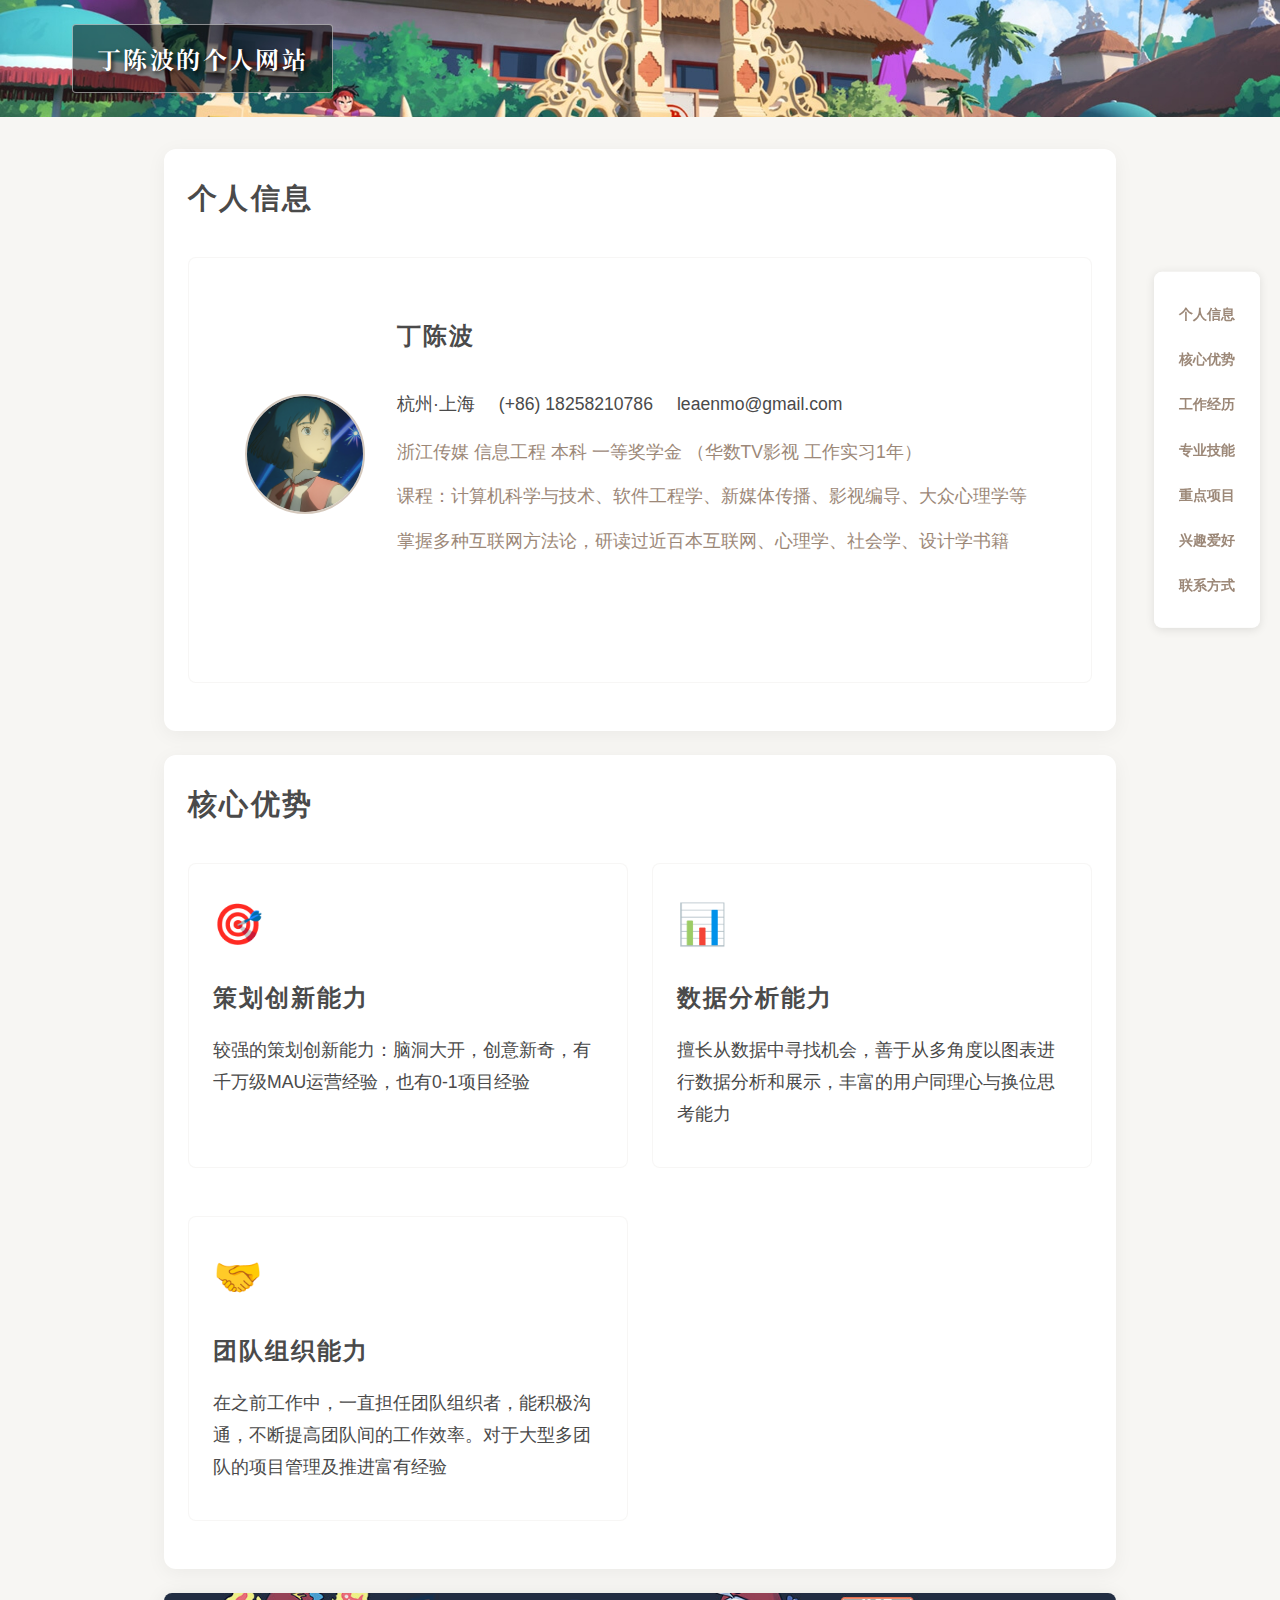
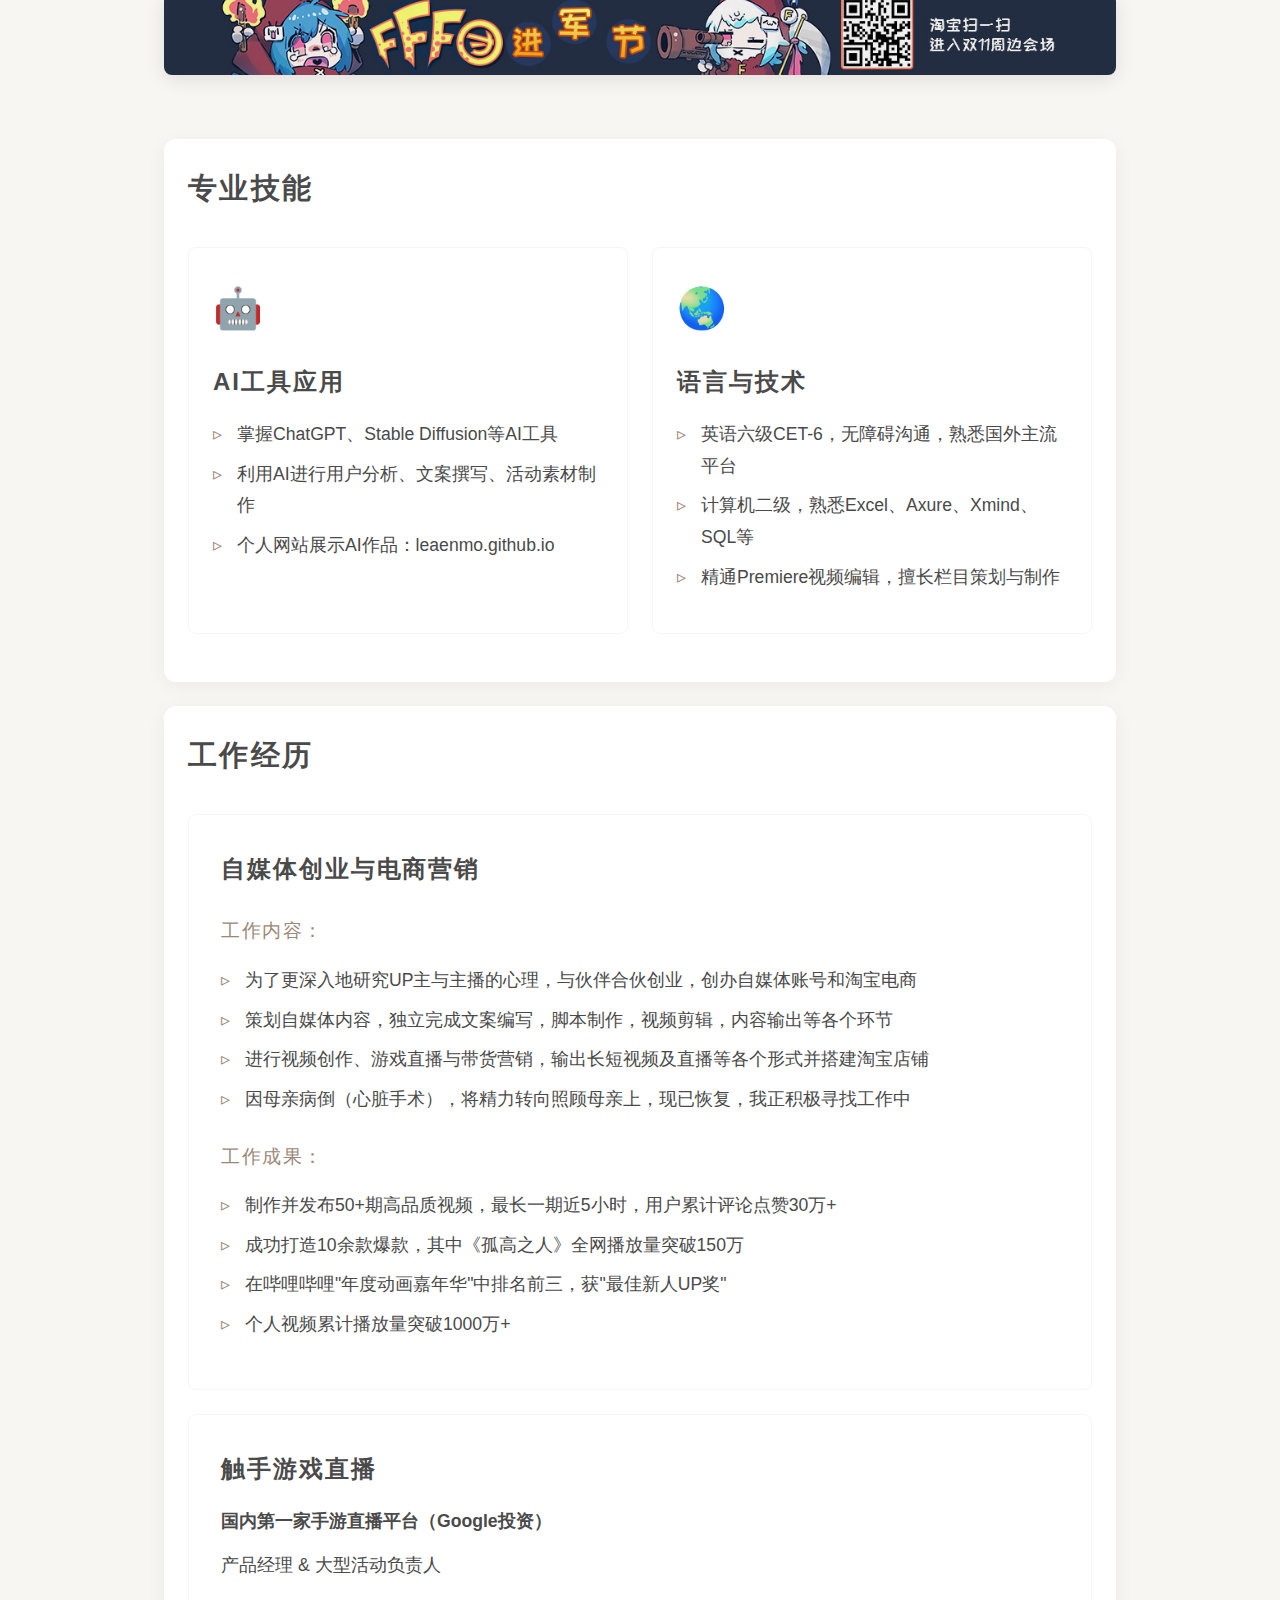
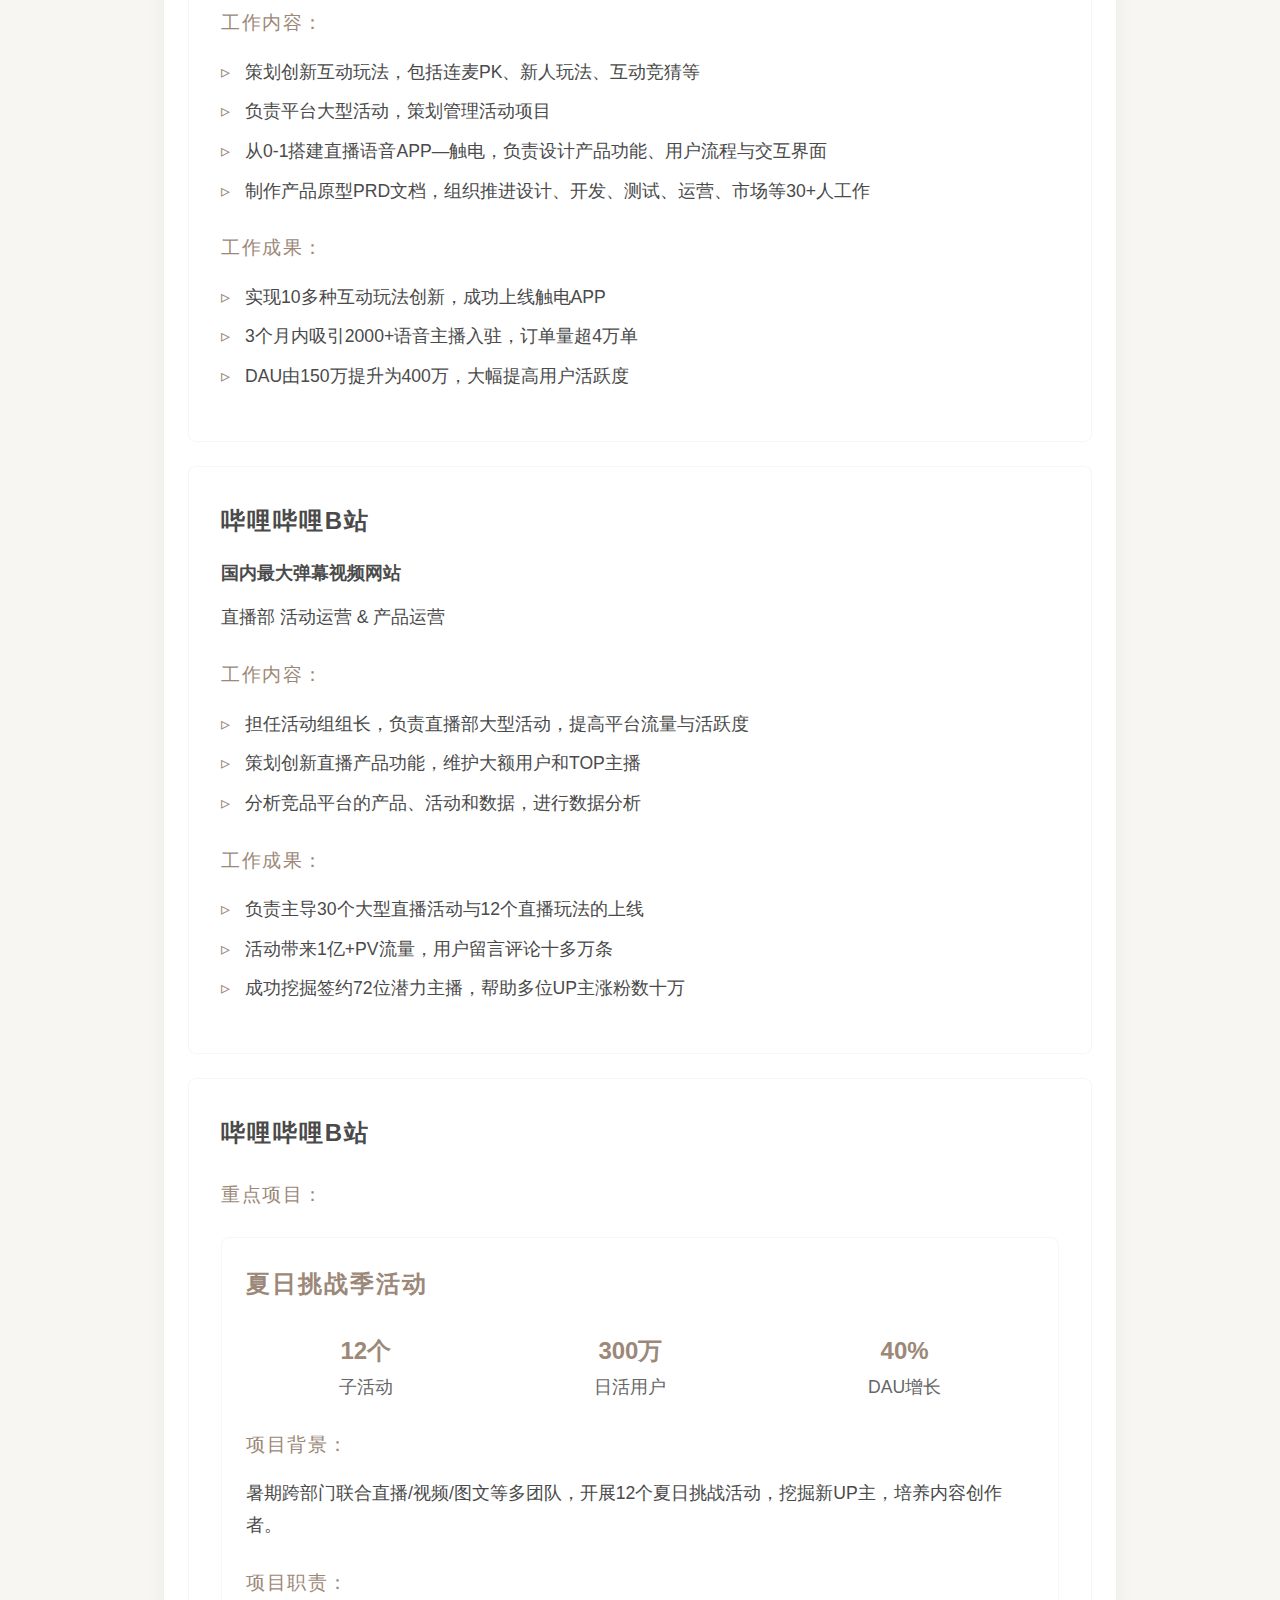
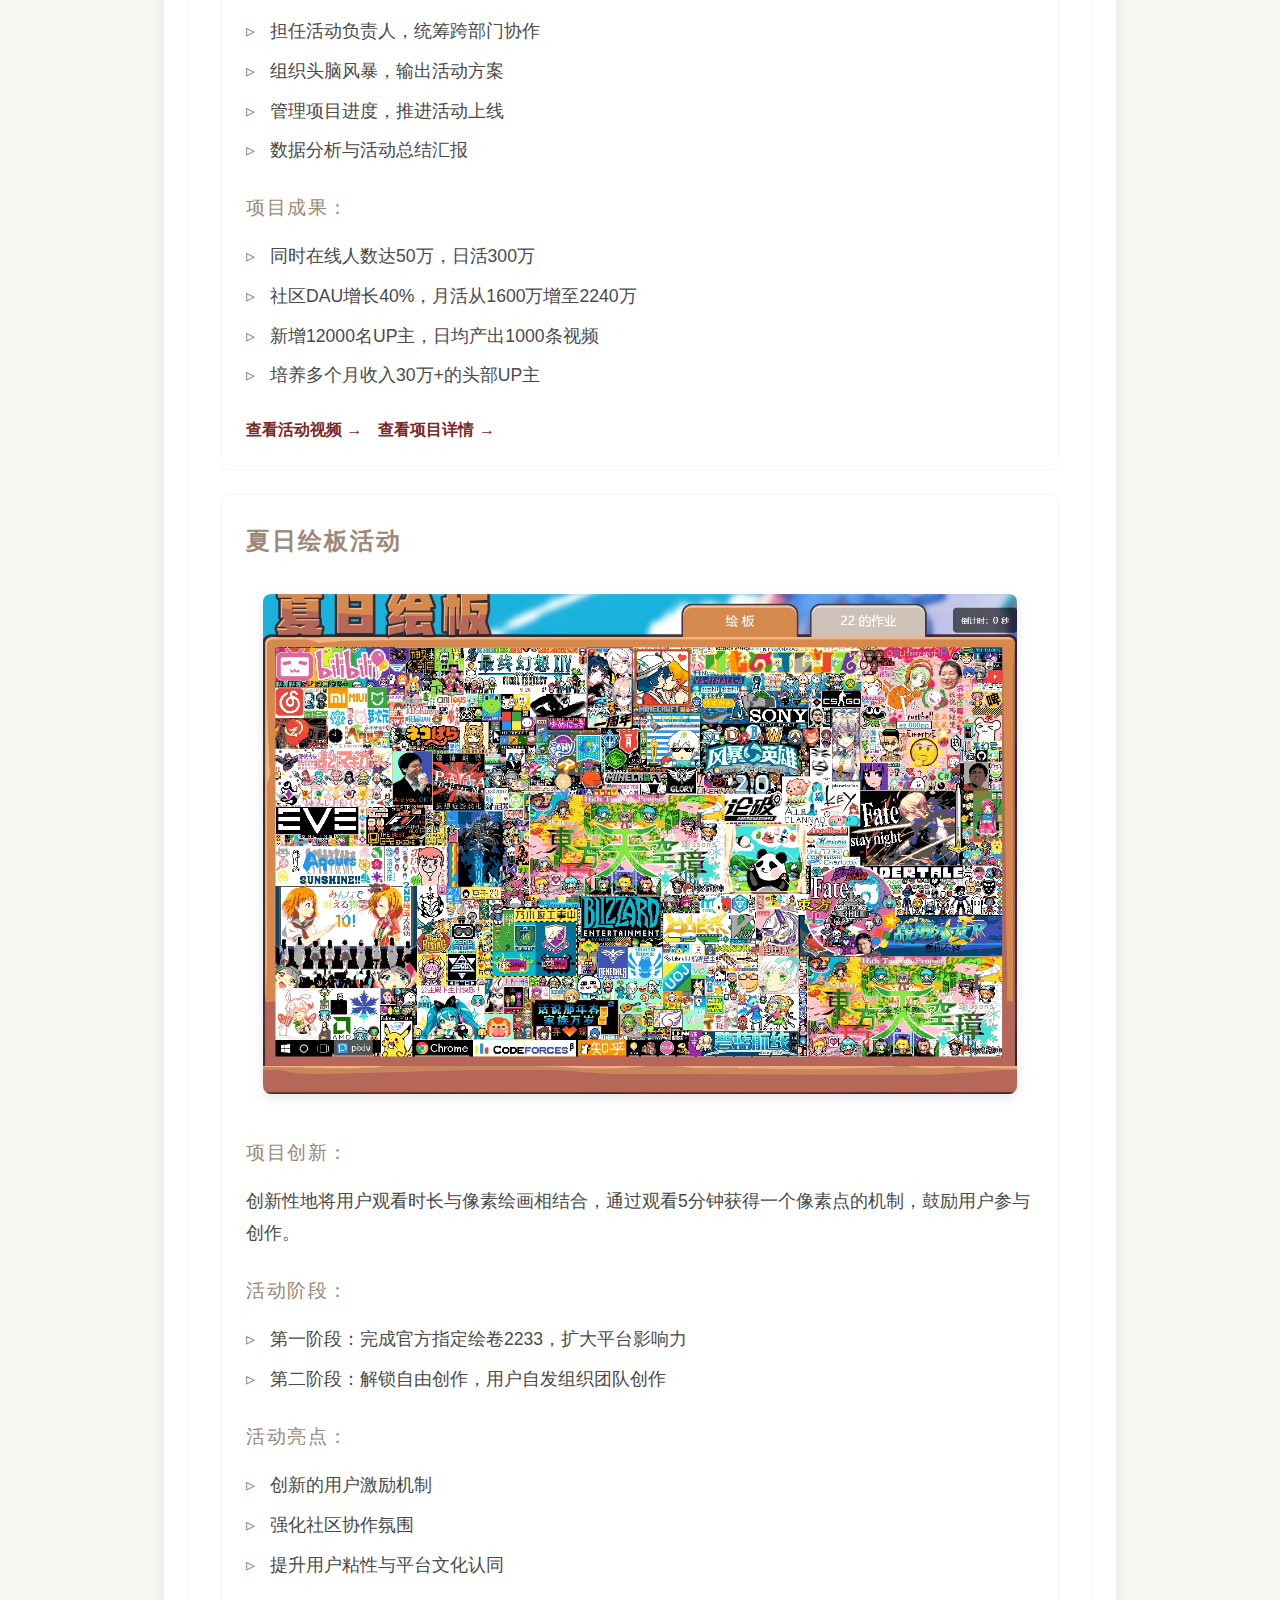
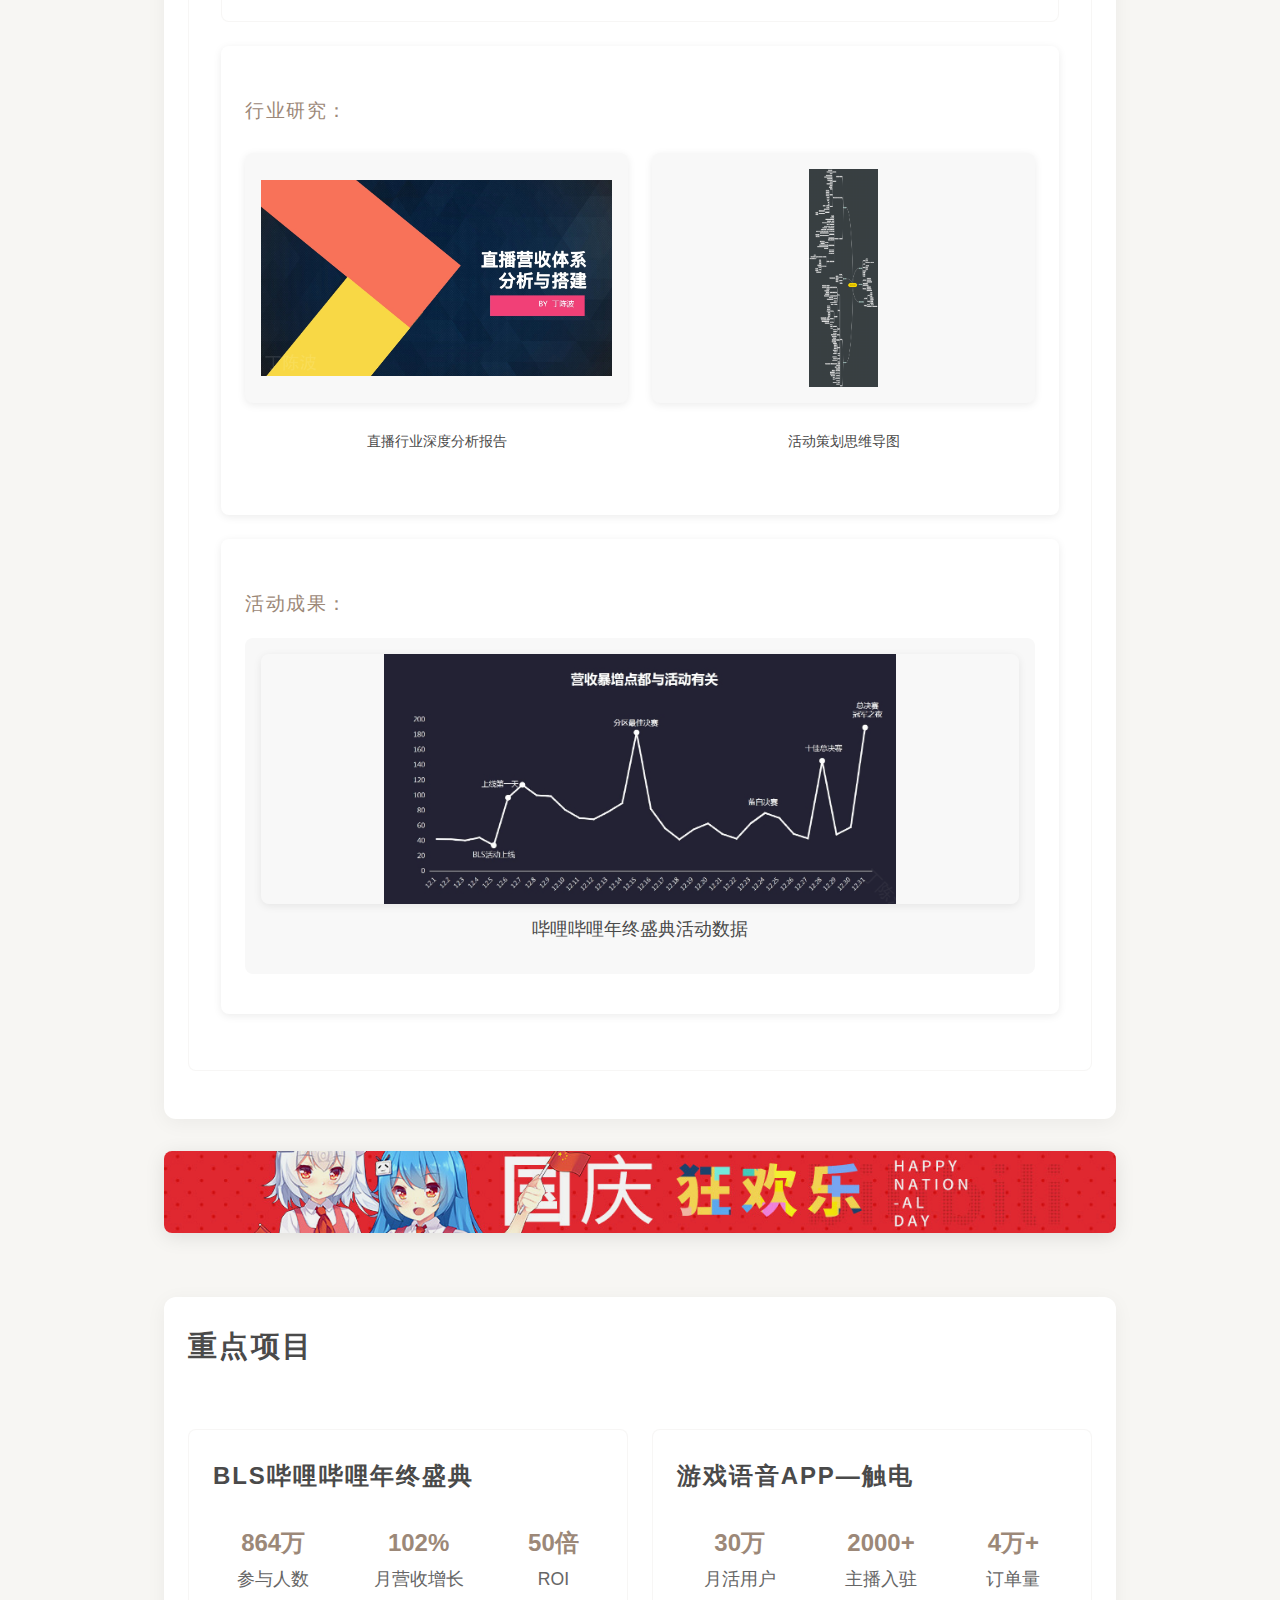
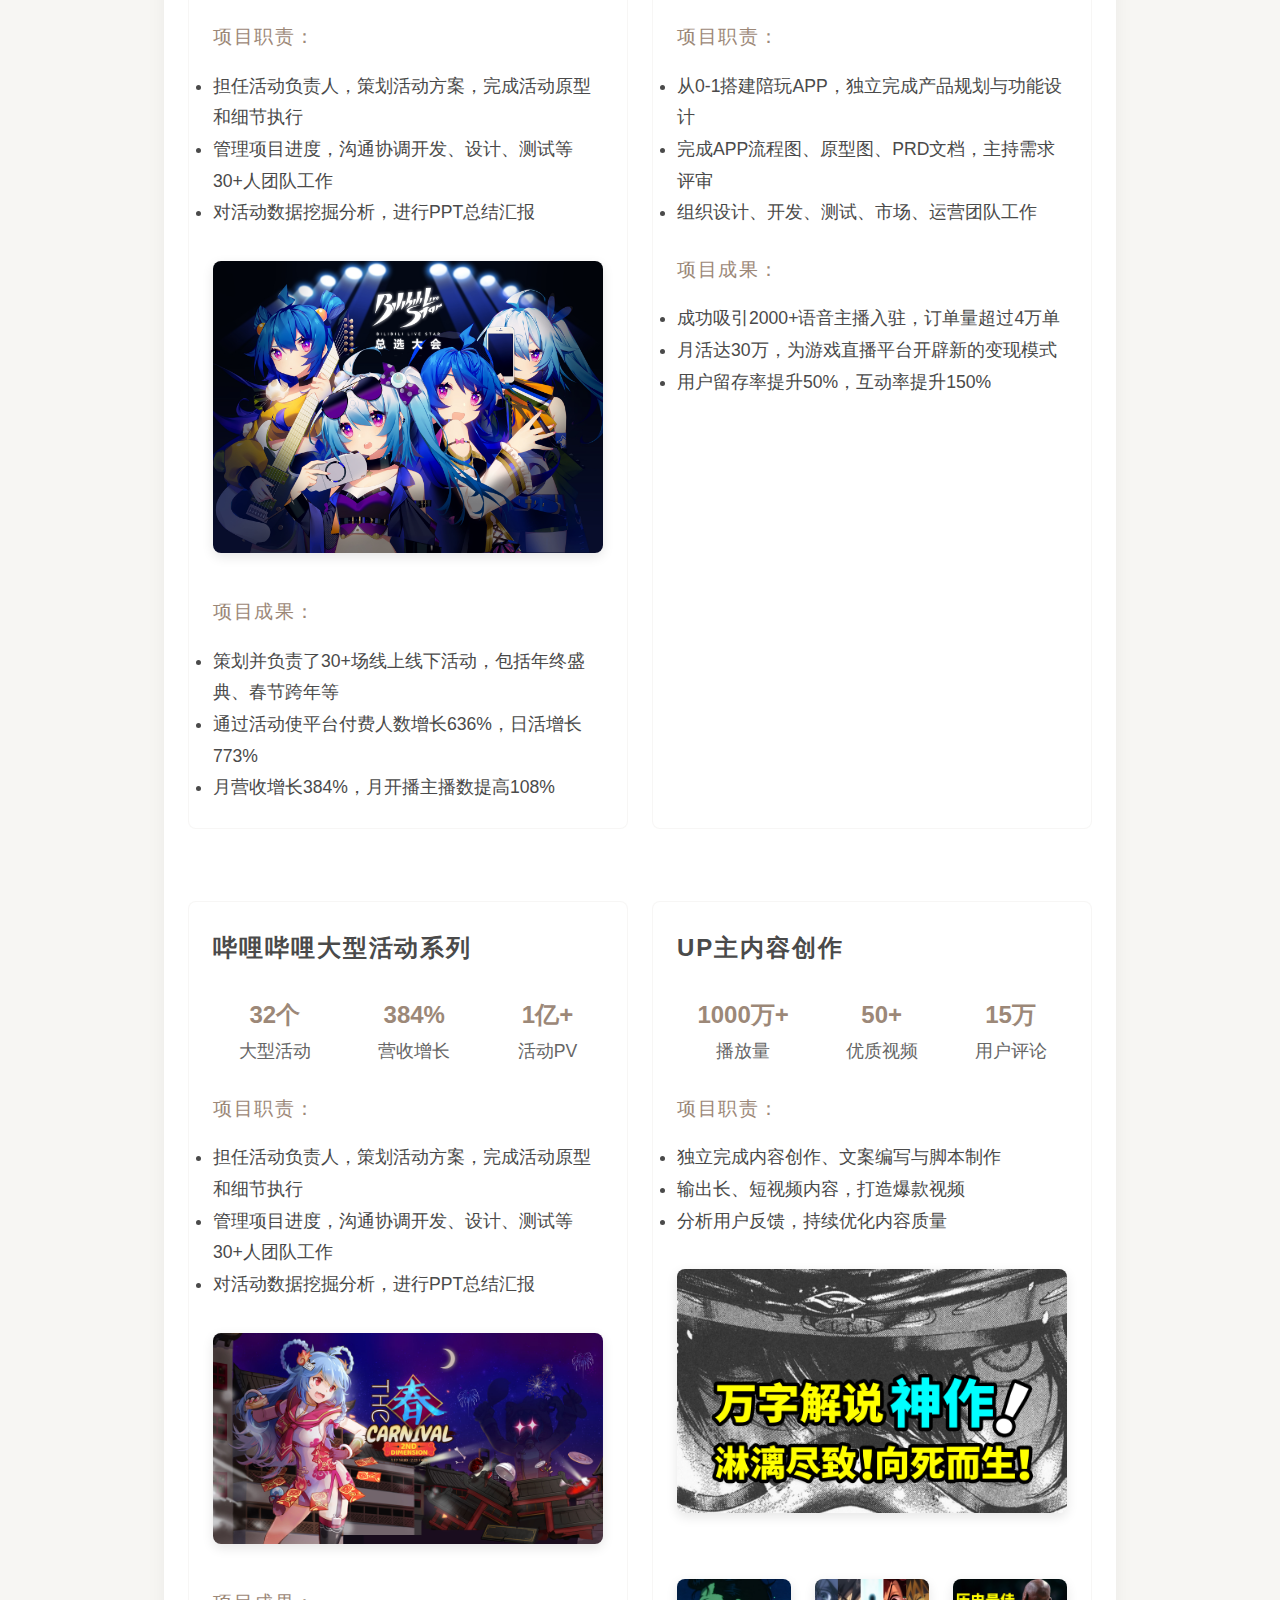
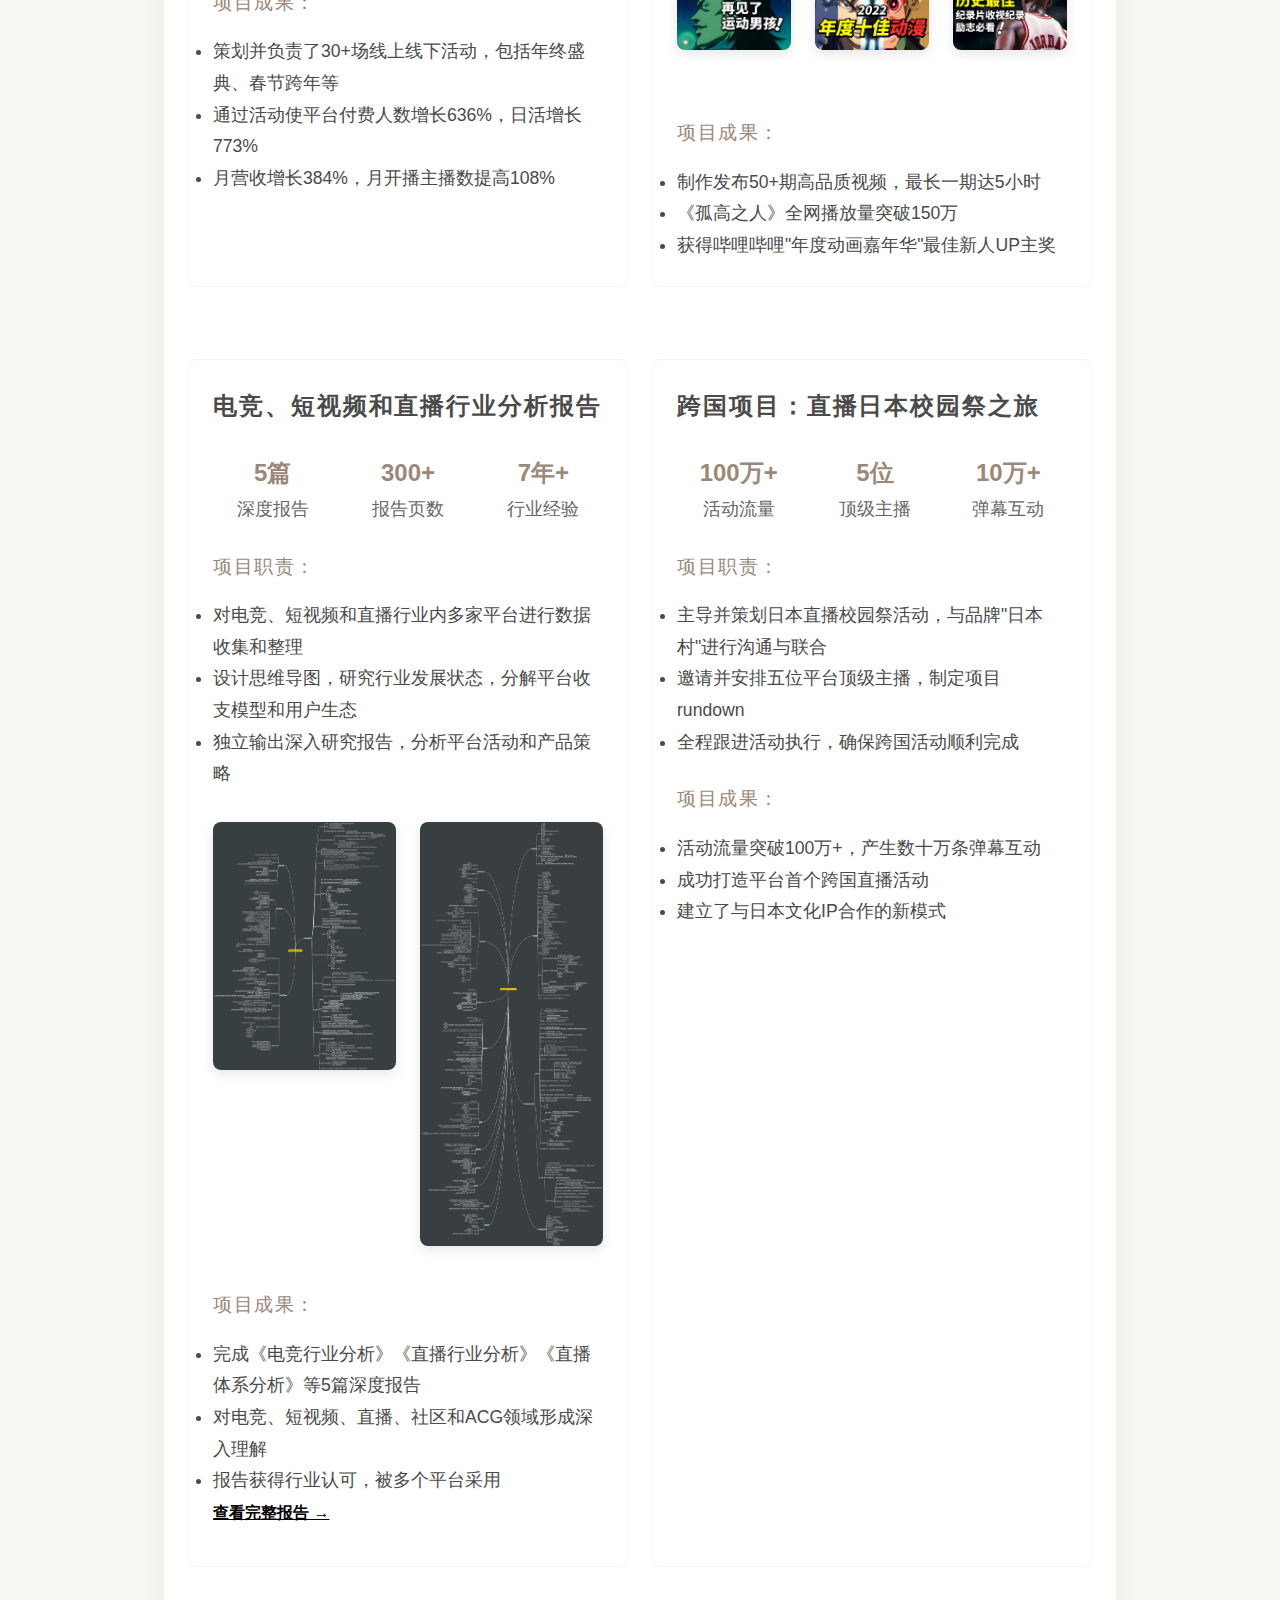
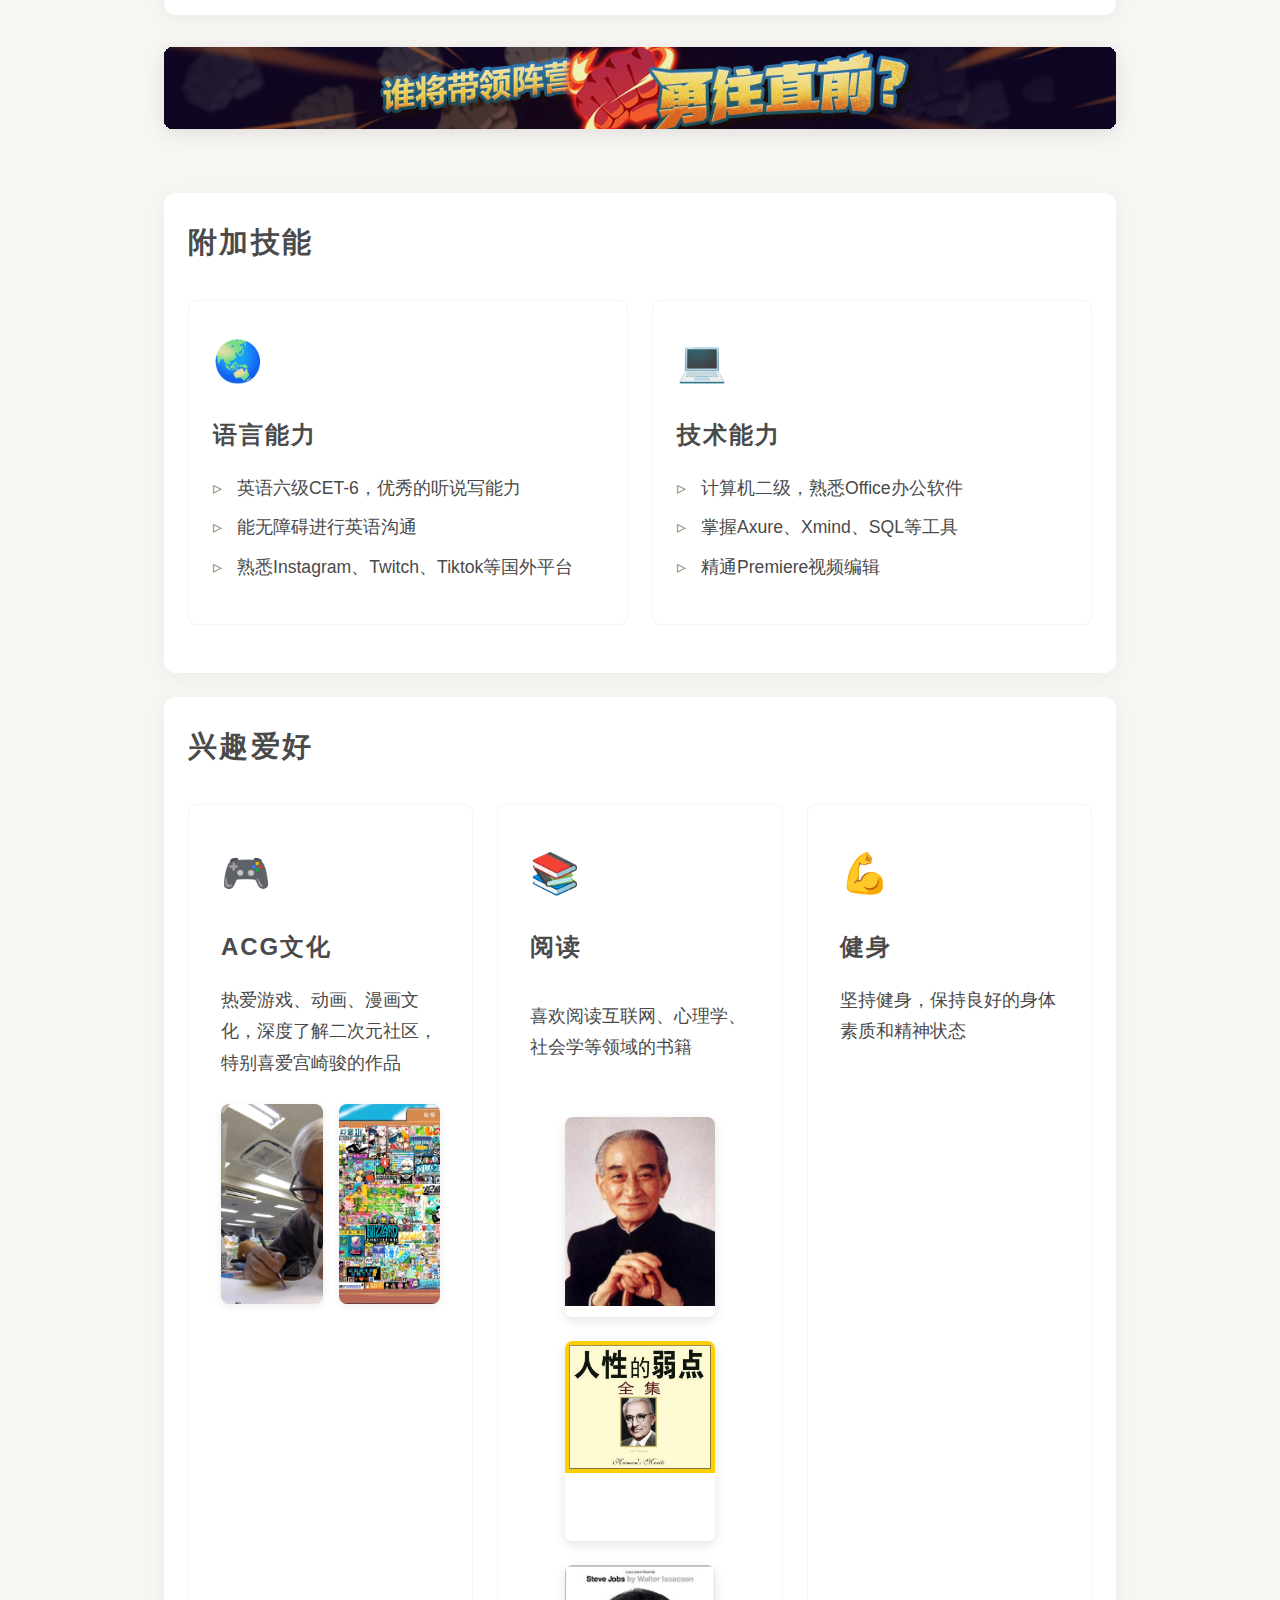
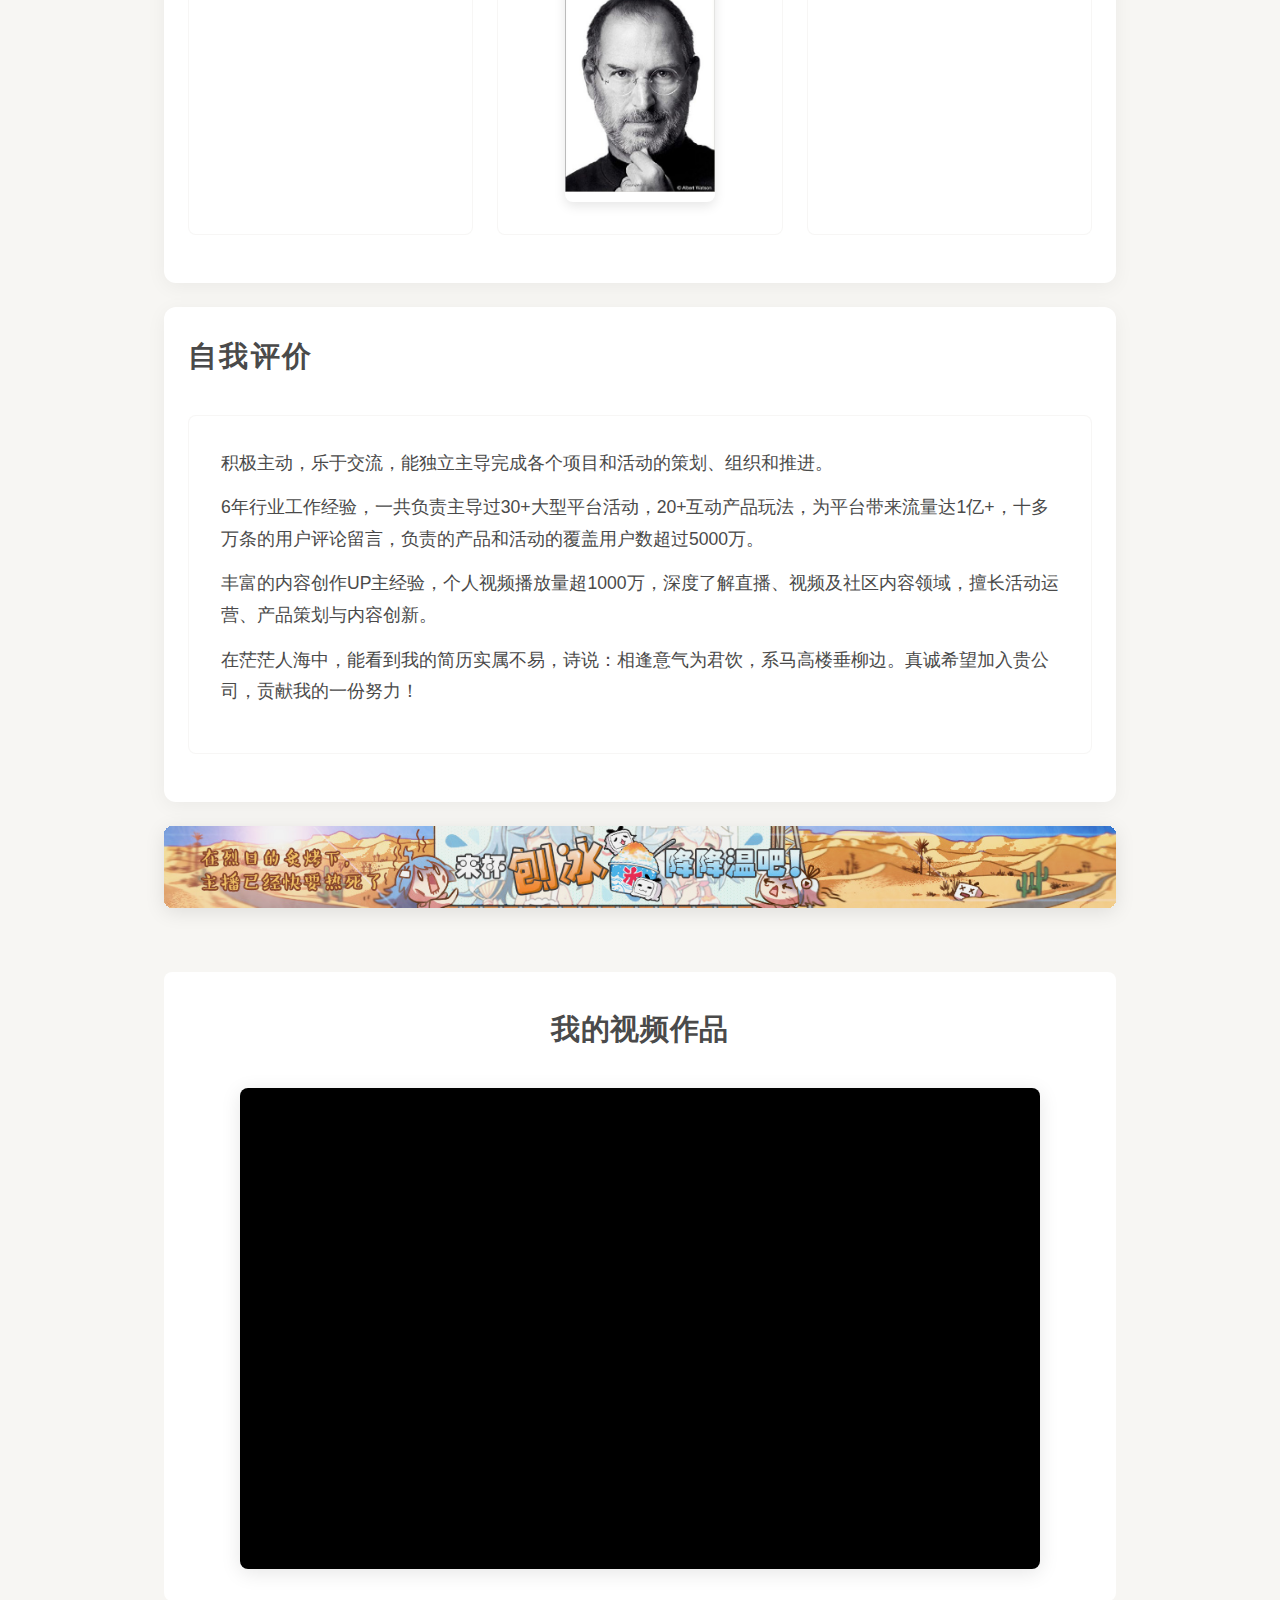
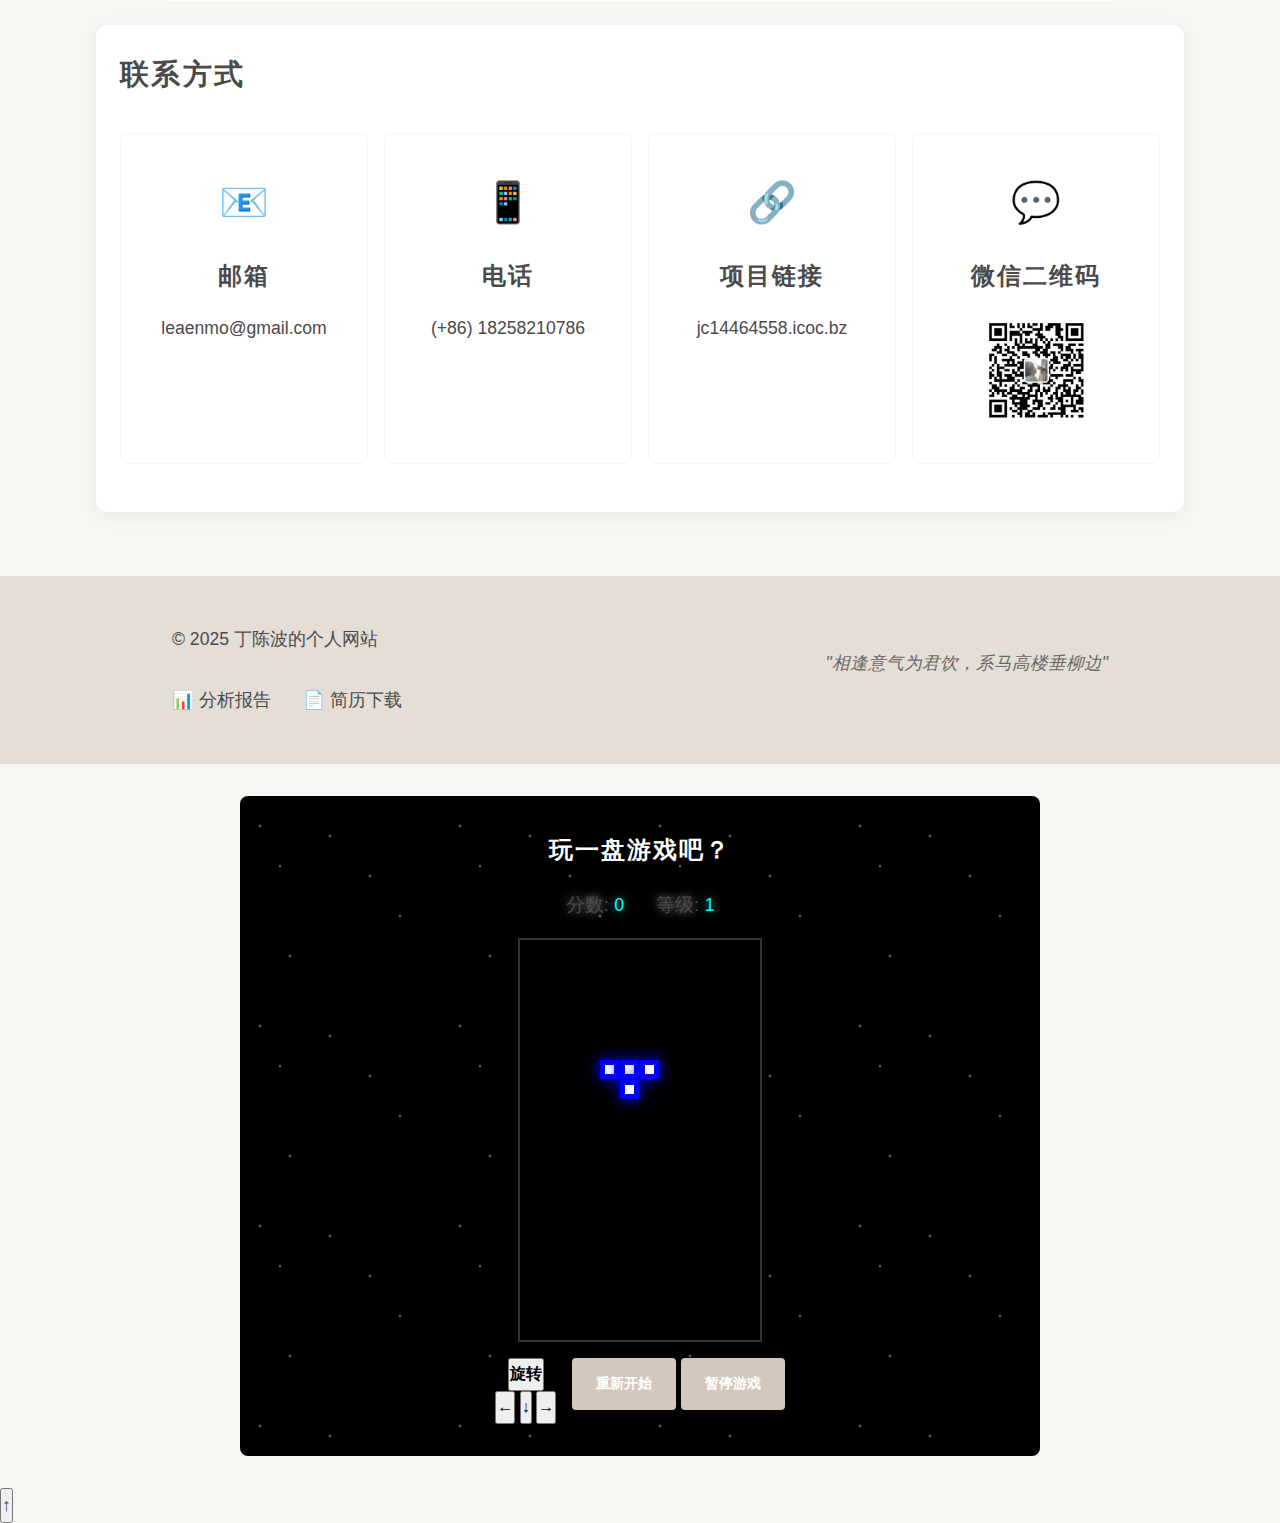
==== commit 31049c45: "Add files via upload" ====
--- a/index.html
+++ b/index.html
@@ -174,9 +174,9 @@
                             <span>leaenmo@gmail.com</span>
                         </div>
                         <div class="profile-summary">
-                            <p>5年活动/产品运营经验，负责过30+大型线上线下活动，20+互动活跃玩法</p>
-                            <p>活动流量PV达1亿+，使平台全年流水达成1.5亿，MAU达成3300万</p>
-                            <p>实现月营收384%的增长，深度了解直播、短视频及社区内容领域</p>
+                            <p>浙江传媒 信息工程 本科 一等奖学金 （华数TV影视 工作实习1年）</p>
+                            <p>课程：计算机科学与技术、软件工程学、新媒体传播、影视编导、大众心理学等</p>
+                            <p>掌握多种互联网方法论，研读过近百本互联网、心理学、社会学、设计学书籍</p>
                         </div>
                     </div>
                 </div>
@@ -189,18 +189,18 @@
             <div class="skills-grid">
                 <div class="skill-card">
                     <div class="skill-icon">🎯</div>
-                    <h3>创新能力</h3>
-                    <p>脑洞大开，创意新奇，熟悉各种潮流文化，有30多场线上线下的活动经验，能深入挖掘用户需求和痛点，不断创新玩法</p>
+                    <h3>策划创新能力</h3>
+                    <p>较强的策划创新能力：脑洞大开，创意新奇，有千万级MAU运营经验，也有0-1项目经验</p>
                 </div>
                 <div class="skill-card">
                     <div class="skill-icon">📊</div>
-                    <h3>数据分析</h3>
-                    <p>擅长从数据中寻找机会，对数据有敏锐洞察力，擅长换位思考，丰富的用户同理心</p>
+                    <h3>数据分析能力</h3>
+                    <p>擅长从数据中寻找机会，善于从多角度以图表进行数据分析和展示，丰富的用户同理心与换位思考能力</p>
                 </div>
                 <div class="skill-card">
                     <div class="skill-icon">🤝</div>
-                    <h3>团队协作</h3>
-                    <p>擅长跨部门、多团队合作，对于大型多团队的项目管理及推进富有经验，联合过多个部门开展活动</p>
+                    <h3>团队组织能力</h3>
+                    <p>在之前工作中，一直担任团队组织者，能积极沟通，不断提高团队间的工作效率。对于大型多团队的项目管理及推进富有经验</p>
                 </div>
             </div>
         </div>
@@ -257,67 +257,26 @@
         <div class="section-container" id="专业技能">
             <h2>专业技能</h2>
             <div class="skills-grid">
-                <div class="skill-card">
-                    <div class="skill-icon">🎯</div>
-                    <h3>产品运营</h3>
-                    <ul class="skill-list">
-                        <li>活动策划与执行能力</li>
-                        <li>用户增长与留存策略</li>
-                        <li>数据分析与决策能力</li>
-                        <li>产品生命周期管理</li>
-                    </ul>
-                    <div class="skill-progress">
-                        <div class="progress-bar" data-progress="95%" style="width: 0"></div>
-                    </div>
-                </div>
-
-                <div class="skill-card">
-                    <div class="skill-icon">💡</div>
-                    <h3>内容创作</h3>
-                    <ul class="skill-list">
-                        <li>视频内容策划与制作</li>
-                        <li>直播运营与管理</li>
-                        <li>社区运营与用户互动</li>
-                        <li>KOL资源对接与管理</li>
-                    </ul>
-                    <div class="skill-progress">
-                        <div class="progress-bar" data-progress="90%" style="width: 0"></div>
-                    </div>
-                </div>
-
-                <div class="skill-card">
-                    <div class="skill-icon">📊</div>
-                    <h3>数据分析</h3>
-                    <ul class="skill-list">
-                        <li>用户行为分析</li>
-                        <li>转化漏斗优化</li>
-                        <li>竞品分析与市场洞察</li>
-                        <li>数据可视化与报告</li>
-                    </ul>
-                    <div class="skill-progress">
-                        <div class="progress-bar" data-progress="85%" style="width: 0"></div>
-                    </div>
-                </div>
-
-                <!-- 技能卡片 - AI工具应用 -->
+                <!-- AI工具应用 -->
                 <div class="skill-card">
                     <div class="skill-icon">🤖</div>
                     <h3>AI工具应用</h3>
                     <ul class="skill-list">
-                        <li>熟练使用ChatGPT、DeepSeek等AI工具</li>
-                        <li>掌握Stable Diffusion、Suno、Sora等创作工具</li>
-                        <li>能利用AI完成市场调研、用户分析、脚本撰写等工作</li>
+                        <li>掌握ChatGPT、Stable Diffusion等AI工具</li>
+                        <li>利用AI进行用户分析、文案撰写、活动素材制作</li>
+                        <li>个人网站展示AI作品：leaenmo.github.io</li>
                     </ul>
-                    <div class="ai-showcase">
-                        <div class="ai-images-grid">
-                            <div class="ai-image-wrapper">
-                                <img src="images/zatu/我的AI制图 (1).jpg" alt="AI作品展示1" class="ai-image">
-                            </div>
-                            <div class="ai-image-wrapper">
-                                <img src="images/zatu/我的AI制图 (2).jpg" alt="AI作品展示2" class="ai-image">
-                            </div>
-                        </div>
-                    </div>
+                </div>
+
+                <!-- 语言能力 -->
+                <div class="skill-card">
+                    <div class="skill-icon">🌏</div>
+                    <h3>语言与技术</h3>
+                    <ul class="skill-list">
+                        <li>英语六级CET-6，无障碍沟通，熟悉国外主流平台</li>
+                        <li>计算机二级，熟悉Excel、Axure、Xmind、SQL等</li>
+                        <li>精通Premiere视频编辑，擅长栏目策划与制作</li>
+                    </ul>
                 </div>
             </div>
         </div>
@@ -332,14 +291,15 @@
                     <div class="timeline-content">
                         <h4>工作内容：</h4>
                         <ul>
-                            <li>为了更深入地研究内容创作者UP主的心理，与伙伴合伙创业，创办自媒体和淘宝电商</li>
-                            <li>收集整理行业数据，竞品数据，分析用户消费模式和心理，挖掘用户痛点与潜在市场</li>
-                            <li>独立完成内容创作、文案编写与脚本制作，输出长、短视频、直播带货进行线上营销</li>
+                            <li>为了更深入地研究UP主与主播的心理，与伙伴合伙创业，创办自媒体账号和淘宝电商</li>
+                            <li>策划自媒体内容，独立完成文案编写，脚本制作，视频剪辑，内容输出等各个环节</li>
+                            <li>进行视频创作、游戏直播与带货营销，输出长短视频及直播等各个形式并搭建淘宝店铺</li>
+                            <li>因母亲病倒（心脏手术），将精力转向照顾母亲上，现已恢复，我正积极寻找工作中</li>
                         </ul>
                         <h4>工作成果：</h4>
                         <ul>
-                            <li>制作并发布50+期高品质视频，最长一期达5小时，后台用户评论15万条</li>
-                            <li>成功打造10余款爆款内容，其中《孤高之人》全网播放量突破150万</li>
+                            <li>制作并发布50+期高品质视频，最长一期近5小时，用户累计评论点赞30万+</li>
+                            <li>成功打造10余款爆款，其中《孤高之人》全网播放量突破150万</li>
                             <li>在哔哩哔哩"年度动画嘉年华"中排名前三，获"最佳新人UP奖"</li>
                             <li>个人视频累计播放量突破1000万+</li>
                         </ul>
@@ -354,15 +314,16 @@
                         <p class="position">产品经理 & 大型活动负责人</p>
                         <h4>工作内容：</h4>
                         <ul>
-                            <li>策划设计互动玩法，包括连麦PK、成就系统、新人系统、礼物盲盒等</li>
-                            <li>负责平台大型活动，策划活动玩法，设计活动原型，输出活动方案</li>
-                            <li>从0-1搭建游戏语音APP—触电，负责设计产品功能、用户流程与交互界面</li>
+                            <li>策划创新互动玩法，包括连麦PK、新人玩法、互动竞猜等</li>
+                            <li>负责平台大型活动，策划管理活动项目</li>
+                            <li>从0-1搭建直播语音APP—触电，负责设计产品功能、用户流程与交互界面</li>
+                            <li>制作产品原型PRD文档，组织推进设计、开发、测试、运营、市场等30+人工作</li>
                         </ul>
                         <h4>工作成果：</h4>
                         <ul>
-                            <li>实现10多种产品玩法的创新，成功上线游戏语音APP—触电</li>
-                            <li>通过活动和产品，累积提高平台30%营收，用户付费率提高65%</li>
-                            <li>ARPU提高35%，大幅提高平台内用户互动，DAU突破400万</li>
+                            <li>实现10多种互动玩法创新，成功上线触电APP</li>
+                            <li>3个月内吸引2000+语音主播入驻，订单量超4万单</li>
+                            <li>DAU由150万提升为400万，大幅提高用户活跃度</li>
                         </ul>
                     </div>
                 </div>
@@ -375,16 +336,15 @@
                         <p class="position">直播部 活动运营 & 产品运营</p>
                         <h4>工作内容：</h4>
                         <ul>
-                            <li>策划和负责平台大型活动、用户活跃活动和主播招募活动</li>
-                            <li>策划并推进互动活跃产品的上线，维护大额付费用户和TOP级主播</li>
-                            <li>搜集、整理和分析竞品平台的产品、活动和数据，进行竞品分析</li>
+                            <li>担任活动组组长，负责直播部大型活动，提高平台流量与活跃度</li>
+                            <li>策划创新直播产品功能，维护大额用户和TOP主播</li>
+                            <li>分析竞品平台的产品、活动和数据，进行数据分析</li>
                         </ul>
                         <h4>工作成果：</h4>
                         <ul>
-                            <li>策划并上线32个大型活动，12种互动产品玩法</li>
-                            <li>月营收从585万增长到2837万，实现384%增长</li>
-                            <li>月付费人数从4.4万增长到32.4万，实现636%增长</li>
-                            <li>成功挖掘并签约100+潜力主播，帮助多位UP主涨粉百万</li>
+                            <li>负责主导30个大型直播活动与12个直播玩法的上线</li>
+                            <li>活动带来1亿+PV流量，用户留言评论十多万条</li>
+                            <li>成功挖掘签约72位潜力主播，帮助多位UP主涨粉数十万</li>
                         </ul>
                     </div>
                 </div>
@@ -908,8 +868,9 @@
             <h2>自我评价</h2>
             <div class="content-card">
                 <div class="evaluation-content">
-                    <p>积极主动，乐于交流，擅长跨部门沟通与协作，专注极致，追求效率与成果。5年活动/产品运营经验，负责过30+大型线上线下活动，20+互动活跃玩法，活动流量PV达1亿+。</p>
-                    <p>多年的内容创作UP主经验，深度了解直播、短视频及社区内容领域，擅长活动运营、内容策划与创作者培养，熟知如何通过活动和产品，快速提高平台活跃，增强粉丝黏性。</p>
+                    <p>积极主动，乐于交流，能独立主导完成各个项目和活动的策划、组织和推进。</p>
+                    <p>6年行业工作经验，一共负责主导过30+大型平台活动，20+互动产品玩法，为平台带来流量达1亿+，十多万条的用户评论留言，负责的产品和活动的覆盖用户数超过5000万。</p>
+                    <p>丰富的内容创作UP主经验，个人视频播放量超1000万，深度了解直播、视频及社区内容领域，擅长活动运营、产品策划与内容创新。</p>
                     <p class="highlight-quote">在茫茫人海中，能看到我的简历实属不易，诗说：相逢意气为君饮，系马高楼垂柳边。真诚希望加入贵公司，贡献我的一份努力！</p>
                 </div>
             </div>
--- a/styles.css
+++ b/styles.css
@@ -9,7 +9,7 @@
     --muji-wood-light: #e5ded6;
     --section-spacing: 2.5rem;
     --content-spacing: 1.5rem;
-    --font-main: "M PLUS Rounded 1c", -apple-system, BlinkMacSystemFont, "Segoe UI", Roboto, sans-serif;
+    --font-main: "Source Han Sans CN Bold", "思源黑体 Bold", sans-serif;
     --font-heading: "Noto Serif SC", serif;
 }
 
@@ -19,16 +19,23 @@
     padding: 0;
     box-sizing: border-box;
     font-family: var(--font-main);
-}
-
-body {
     -webkit-font-smoothing: antialiased;
     -moz-osx-font-smoothing: grayscale;
     text-rendering: optimizeLegibility;
-    line-height: 1.6;
-    color: var(--muji-text);
+    line-height: 1.8;
+    color: #000000;
+    font-weight: 700;
+    font-size: 16px;
+}
+
+body {
     background: var(--muji-bg);
-    font-weight: 400;
+    -webkit-font-smoothing: antialiased;
+    -moz-osx-font-smoothing: grayscale;
+    text-rendering: optimizeLegibility;
+    line-height: 1.8;
+    color: #000000;
+    font-weight: 700;
     font-size: 16px;
 }
 
@@ -75,22 +82,7 @@
 }
 
 .resume-button {
-    background: rgba(0, 0, 0, 0.4);
-    color: white;
-    padding: 0.75rem 1.5rem;
-    border-radius: 4px;
-    text-decoration: none;
-    font-size: 16px;
-    letter-spacing: 0.05em;
-    border: 1px solid rgba(255, 255, 255, 0.4);
-    transition: all 0.3s ease;
-    font-weight: 600;
-    text-shadow: 2px 2px 4px rgba(0, 0, 0, 0.8);
-}
-
-.resume-button:hover {
-    background: rgba(0, 0, 0, 0.5);
-    border-color: rgba(255, 255, 255, 0.6);
+    display: none;
 }
 
 /* 主要内容区域样式 */
@@ -145,62 +137,23 @@
     -webkit-user-select: none;
 }
 
-.carousel-nav {
-    position: absolute;
-    bottom: 10px;
-    left: 50%;
-    transform: translateX(-50%);
-    display: flex;
-    gap: 6px;
-    padding: 4px 8px;
-    background: rgba(0, 0, 0, 0.3);
-    border-radius: 12px;
-    z-index: 10;
-}
-
+/* 完全移除轮播图导航点 */
+.carousel-nav,
 .carousel-dot {
-    width: 6px;
-    height: 6px;
-    border-radius: 50%;
-    background: rgba(255, 255, 255, 0.4);
-    border: none;
-    cursor: pointer;
-    padding: 0;
-    transition: all 0.3s ease;
-}
-
-.carousel-dot.active {
-    background: white;
-    transform: scale(1.2);
-}
-
-.carousel-dot:hover {
-    background: rgba(255, 255, 255, 0.6);
-}
-
-/* 轮播图移动端适配 */
+    display: none !important;
+}
+
+/* 确保移动端也不显示 */
 @media (max-width: 768px) {
-    .carousel-container {
-        margin: 1rem auto;  /* 减小外边距 */
-    }
-
-    .carousel-image {
-        aspect-ratio: 4/3;
-    }
-
-    .carousel-nav {
-        bottom: 5px;
-    }
-
+    .carousel-nav,
     .carousel-dot {
-        width: 4px;
-        height: 4px;
+        display: none !important;
     }
 }
 
 /* 区块容器样式 */
 .section-container {
-    background: var(--muji-white);
+    background: #ffffff;
     padding: 2rem;
     margin: var(--section-spacing) 0;
     border-radius: 0;  /* 移除圆角，更简约 */
@@ -325,65 +278,158 @@
 
 /* 移动端适配优化 */
 @media (max-width: 768px) {
+    /* 提高内容密度 */
     .section-container {
-        padding: 1.2rem;  /* 减小内边距 */
-        margin-bottom: 1rem;  /* 减小外边距 */
-    }
-
+        padding: 1rem;
+        margin: 0.5rem auto;
+        width: 95%;
+    }
+
+    /* 个人信息部分优化 */
     .profile-header {
-        flex-direction: column;
+        flex-direction: row;  /* 保持横向排列 */
         align-items: center;
-        text-align: center;
         gap: 1rem;
-        padding: 0.5rem;
+        padding: 0.8rem;
     }
 
     .profile-avatar {
-        width: 100px;  /* 移动端更小的头像 */
-        height: 100px;
+        width: 80px;
+        height: 80px;
+    }
+
+    .profile-info {
+        text-align: left;
+    }
+
+    .profile-contact {
+        flex-wrap: wrap;
+        gap: 0.5rem;
+    }
+
+    .profile-contact span {
+        font-size: 0.9rem;
+    }
+
+    /* 核心优势部分优化 */
+    .skills-grid {
+        grid-template-columns: repeat(2, 1fr);  /* 两列布局 */
+        gap: 0.8rem;
+    }
+
+    .skill-card {
+        padding: 0.8rem;
+    }
+
+    /* 工作经历部分优化 */
+    .timeline-item {
+        padding: 1rem;
+        margin-bottom: 1rem;
+    }
+
+    .timeline-content h3 {
+        font-size: 1.1rem;
+    }
+
+    .timeline-content ul {
+        padding-left: 1rem;
+    }
+
+    .timeline-content li {
+        font-size: 0.9rem;
+        line-height: 1.4;
         margin-bottom: 0.5rem;
     }
 
-    .profile-info h3 {
-        font-size: 1.3rem;  /* 减小标题大小 */
-    }
-
-    .profile-contact {
-        justify-content: center;
-        font-size: 0.85rem;  /* 减小字体大小 */
+    /* 项目展示优化 */
+    .project-card {
+        padding: 1rem;
+    }
+
+    .project-stats {
         flex-wrap: wrap;
         gap: 0.8rem;
     }
 
-    .research-grid {
-        grid-template-columns: 1fr;  /* 单列显示 */
-    }
-
-    .research-image {
-        max-height: 200px;  /* 移动端更小的图片 */
-    }
-
-    .achievement-image {
-        max-height: 180px;
-    }
-
-    .anime-showcase {
-        max-height: 180px;
-    }
-
-    /* 改善移动端整体观感 */
-    .main-content {
-        padding: 0 0.8rem;  /* 减小两侧间距 */
-    }
-
-    h2 {
-        font-size: 1.3rem;  /* 减小标题大小 */
+    .stat-number {
+        font-size: 1.2rem;
+    }
+
+    .stat-label {
+        font-size: 0.8rem;
+    }
+
+    /* 兴趣爱好部分优化 */
+    .interests-grid {
+        grid-template-columns: repeat(2, 1fr);
+        gap: 0.8rem;
+    }
+
+    .interest-card {
+        padding: 0.8rem;
+    }
+
+    /* 图片展示优化 */
+    .acg-images,
+    .books-showcase {
+        gap: 0.5rem;
+    }
+
+    .book-image {
+        height: 120px;
+    }
+
+    /* 自我评价部分优化 */
+    .evaluation-content {
+        padding: 0.8rem;
+    }
+
+    .evaluation-content p {
+        font-size: 0.9rem;
+        line-height: 1.5;
         margin-bottom: 0.8rem;
     }
 
-    p {
-        font-size: 0.9rem;  /* 减小正文字体 */
-        line-height: 1.5;
+    /* 轮播图优化 */
+    .carousel-container {
+        margin: 1rem auto;
+        border-radius: 8px;
+    }
+
+    .carousel-image {
+        aspect-ratio: 16/9;
+    }
+
+    /* 联系方式优化 */
+    .contact-grid {
+        grid-template-columns: repeat(2, 1fr);
+        gap: 0.8rem;
+    }
+
+    .contact-card {
+        padding: 0.8rem;
+    }
+
+    /* 整体文字大小优化 */
+    h2 { font-size: 1.3rem; }
+    h3 { font-size: 1.1rem; }
+    h4 { font-size: 1rem; }
+    p { font-size: 0.9rem; }
+}
+
+/* 横屏模式特别优化 */
+@media (max-width: 768px) and (orientation: landscape) {
+    .skills-grid,
+    .interests-grid {
+        grid-template-columns: repeat(3, 1fr);
+    }
+
+    .profile-header {
+        gap: 2rem;
+    }
+
+    .carousel-container {
+        max-width: 90%;
     }
 }
 
@@ -491,7 +537,9 @@
     margin: 2rem 0;
     color: var(--muji-text);
     font-size: 1.8rem;
-    font-weight: 300;
+    font-weight: 700;
+    font-family: var(--font-main);
+    letter-spacing: 0.02em;
 }
 
 .video-wrapper {
@@ -526,6 +574,7 @@
     .video-section h2 {
         font-size: 1.4rem;
         margin: 1.5rem 0;
+        font-weight: 700;
     }
 
     .video-wrapper {
@@ -635,7 +684,7 @@
 /* 标题样式 */
 h1, h2, h3, h4 {
     color: var(--muji-text);
-    font-weight: 300;
+    font-weight: 700;
     letter-spacing: 0.08em;
 }
 
@@ -659,7 +708,7 @@
 .text-lg {
     font-size: 1.2rem;
     line-height: 1.8;
-    font-weight: 300;
+    font-weight: 700;
 }
 
 .text-sm {
@@ -723,7 +772,7 @@
 /* 3. 文字排版优化 */
 .muji-title {
     font-size: 2rem;
-    font-weight: 300;
+    font-weight: 700;
     letter-spacing: 0.1em;
     margin-bottom: 2rem;
     position: relative;
@@ -743,7 +792,7 @@
 .muji-text {
     font-size: 1rem;
     line-height: 2;
-    font-weight: 300;
+    font-weight: 700;
     color: var(--muji-text);
     max-width: 60ch;
 }
@@ -776,7 +825,7 @@
     color: var(--muji-wood-dark);
     padding: 1rem 2rem;
     font-size: 0.9rem;
-    font-weight: 300;
+    font-weight: 700;
     letter-spacing: 0.1em;
     transition: all 0.4s ease;
     cursor: pointer;
@@ -962,7 +1011,7 @@
 .section-container h3 {
     color: var(--muji-text);
     margin-bottom: 1rem;
-    font-weight: 500;
+    font-weight: 700;
 }
 
 /* 统一卡片悬浮效果 */
@@ -1023,7 +1072,7 @@
 .section-container h3 {
     color: var(--muji-text);
     margin-bottom: 1rem;
-    font-weight: 500;
+    font-weight: 700;
 }
 
 /* 统一文字样式 */
@@ -1659,43 +1708,19 @@
 
 /* 移动端适配优化 */
 @media (max-width: 768px) {
-    /* 基础间距调整 */
-    :root {
-        --section-spacing: 1rem;
-        --content-spacing: 0.8rem;
-    }
-
-    /* 基础文字大小调整 */
-    body {
-        font-size: 15px;
-        line-height: 1.6;
-    }
-
-    /* 标题大小优化 */
-    h1 { 
-        font-size: 1.6rem; 
-        margin-bottom: 1rem;
-    }
-    h2 { 
-        font-size: 1.4rem; 
-        margin-bottom: 1rem;
-    }
-    h3 { 
-        font-size: 1.2rem; 
-        margin-bottom: 0.8rem;
-    }
-
-    /* 内容区域优化 */
+    /* 提高内容密度 */
     .section-container {
         padding: 1rem;
-        margin: 0.8rem;
-        border-radius: 8px;
+        margin: 0.5rem auto;
+        width: 95%;
     }
 
     /* 个人信息部分优化 */
     .profile-header {
+        flex-direction: row;  /* 保持横向排列 */
+        align-items: center;
+        gap: 1rem;
         padding: 0.8rem;
-        gap: 0.8rem;
     }
 
     .profile-avatar {
@@ -1703,256 +1728,142 @@
         height: 80px;
     }
 
-    .profile-info h3 {
-        font-size: 1.3rem;
+    .profile-info {
+        text-align: left;
     }
 
     .profile-contact {
+        flex-wrap: wrap;
+        gap: 0.5rem;
+    }
+
+    .profile-contact span {
         font-size: 0.9rem;
-        gap: 0.5rem;
-    }
-
-    .profile-contact span {
-        padding: 0.3rem 0.6rem;
-        background: rgba(212, 200, 188, 0.1);
-        border-radius: 4px;
-    }
-
-    /* 技能卡片优化 */
+    }
+
+    /* 核心优势部分优化 */
     .skills-grid {
-        grid-template-columns: 1fr;
+        grid-template-columns: repeat(2, 1fr);  /* 两列布局 */
         gap: 0.8rem;
     }
 
     .skill-card {
+        padding: 0.8rem;
+    }
+
+    /* 工作经历部分优化 */
+    .timeline-item {
         padding: 1rem;
-        margin-bottom: 0;
+        margin-bottom: 1rem;
+    }
+
+    .timeline-content h3 {
+        font-size: 1.1rem;
+    }
+
+    .timeline-content ul {
+        padding-left: 1rem;
+    }
+
+    .timeline-content li {
+        font-size: 0.9rem;
+        line-height: 1.4;
+        margin-bottom: 0.5rem;
     }
 
     /* 项目展示优化 */
     .project-card {
         padding: 1rem;
-        margin: 0.8rem 0;
     }
 
     .project-stats {
         flex-wrap: wrap;
-        gap: 1rem;
-    }
-
-    .stat-item {
-        flex: 1 1 calc(33% - 1rem);
-        min-width: 80px;
+        gap: 0.8rem;
+    }
+
+    .stat-number {
+        font-size: 1.2rem;
+    }
+
+    .stat-label {
+        font-size: 0.8rem;
+    }
+
+    /* 兴趣爱好部分优化 */
+    .interests-grid {
+        grid-template-columns: repeat(2, 1fr);
+        gap: 0.8rem;
+    }
+
+    .interest-card {
+        padding: 0.8rem;
     }
 
     /* 图片展示优化 */
-    .research-image,
-    .achievement-image,
-    .acg-image {
-        height: 140px;
-        border-radius: 6px;
-    }
-
-    /* 视频部分优化 */
-    .video-section {
+    .acg-images,
+    .books-showcase {
+        gap: 0.5rem;
+    }
+
+    .book-image {
+        height: 120px;
+    }
+
+    /* 自我评价部分优化 */
+    .evaluation-content {
+        padding: 0.8rem;
+    }
+
+    .evaluation-content p {
+        font-size: 0.9rem;
+        line-height: 1.5;
+        margin-bottom: 0.8rem;
+    }
+
+    /* 轮播图优化 */
+    .carousel-container {
         margin: 1rem auto;
         border-radius: 8px;
     }
 
-    .video-wrapper {
-        width: 100%;
-        margin: 0.5rem auto;
-    }
-
-    /* 游戏控制优化 */
-    .tetris-section {
+    .carousel-image {
+        aspect-ratio: 16/9;
+    }
+
+    /* 联系方式优化 */
+    .contact-grid {
+        grid-template-columns: repeat(2, 1fr);
+        gap: 0.8rem;
+    }
+
+    .contact-card {
         padding: 0.8rem;
-        margin: 1rem auto;
-    }
-
-    .game-controls {
-        flex-direction: column;
-        gap: 0.8rem;
-    }
-
-    .mobile-controls {
-        margin: 0.8rem 0;
-    }
-
-    .direction-controls {
-        gap: 0.6rem;
-    }
-
-    .control-button {
-        padding: 0.8rem;
-        min-width: 40px;
-        font-size: 0.9rem;
-    }
-
-    /* 导航优化 */
-    #floating-nav {
-        bottom: 15px;
-        padding: 6px 10px;
-        background: rgba(255, 255, 255, 0.98);
-    }
-
-    #floating-nav ul {
-        gap: 6px;
-    }
-
-    #floating-nav a {
-        font-size: 0.8rem;
-        padding: 4px 8px;
-        white-space: nowrap;
-    }
-
-    /* 页脚优化 */
-    .footer {
-        padding: 1.5rem 1rem;
-        margin-bottom: 60px; /* 为悬浮导航留出空间 */
-    }
-
-    .footer-content {
-        flex-direction: column;
-        gap: 1rem;
-        text-align: center;
-    }
-}
-
-/* 小屏幕手机适配 */
-@media (max-width: 360px) {
-    body {
-        font-size: 14px;
-    }
-
-    .section-container {
-        padding: 0.8rem;
-        margin: 0.6rem;
-    }
-
-    #floating-nav {
-        padding: 4px 8px;
-    }
-
-    #floating-nav a {
-        font-size: 0.75rem;
-        padding: 3px 6px;
-    }
-}
-
-/* 横屏模式优化 */
+    }
+
+    /* 整体文字大小优化 */
+    h2 { font-size: 1.3rem; }
+    h3 { font-size: 1.1rem; }
+    h4 { font-size: 1rem; }
+    p { font-size: 0.9rem; }
+}
+
+/* 横屏模式特别优化 */
 @media (max-width: 768px) and (orientation: landscape) {
+    .skills-grid,
+    .interests-grid {
+        grid-template-columns: repeat(3, 1fr);
+    }
+
     .profile-header {
-        flex-direction: row;
-    }
-
-    .skills-grid {
-        grid-template-columns: repeat(2, 1fr);
-    }
-
-    .game-controls {
-        flex-direction: row;
-    }
-
-    #floating-nav {
-        bottom: 10px;
-    }
-}
-
-/* 顶部横幅轮播图样式 */
-.header-banner {
-    max-width: none;  /* 移除最大宽度限制 */
-    margin: 0;  /* 移除外边距 */
-    border-radius: 0;  /* 移除圆角 */
-    box-shadow: none;  /* 移除阴影 */
-}
-
-.header-banner .carousel-track {
-    display: flex;
-    transition: transform 0.3s ease-out;
-}
-
-.header-banner .carousel-slide {
-    flex: 0 0 100%;
-    position: relative;
-}
-
-.header-banner .carousel-image {
-    width: 100%;
-    height: auto;
-    aspect-ratio: 1160/100;
-    object-fit: cover;
-}
-
-.header-banner .carousel-nav {
-    position: absolute;
-    bottom: 10px;
-    left: 50%;
-    transform: translateX(-50%);
-    display: flex;
-    gap: 6px;
-    padding: 4px 8px;
-    background: rgba(0, 0, 0, 0.3);
-    border-radius: 12px;
-    z-index: 10;
-}
-
-/* 移动端适配 */
-@media (max-width: 768px) {
-    .header-banner .carousel-image {
-        aspect-ratio: 4/1;  /* 移动端更适合的比例 */
-    }
-}
-
-/* 移动端控制按钮样式 */
-.mobile-controls {
-    display: none; /* 默认隐藏 */
-    margin-bottom: 1rem;
-}
-
-.direction-controls {
-    display: flex;
-    justify-content: center;
-    gap: 1rem;
-    margin-top: 1rem;
-}
-
-.control-button {
-    background: rgba(255, 255, 255, 0.2);
-    color: #fff;
-    border: 2px solid rgba(255, 255, 255, 0.3);
-    border-radius: 8px;
-    padding: 1rem;
-    font-size: 1.2rem;
-    min-width: 60px;
-    cursor: pointer;
-    transition: all 0.3s ease;
-    text-shadow: 0 0 10px rgba(255, 255, 255, 0.5);
-}
-
-.control-button:active {
-    background: rgba(255, 255, 255, 0.3);
-    transform: scale(0.95);
-}
-
-/* 移动端显示控制按钮 */
-@media (max-width: 768px) {
-    .mobile-controls {
-        display: block;
-    }
-    
-    .game-buttons {
-        margin-top: 1rem;
-    }
-
-    .control-button {
-        padding: 0.8rem;
-        font-size: 1rem;
-        min-width: 50px;
-    }
-}
-
-/* 悬浮导航栏样式 */
+        gap: 2rem;
+    }
+
+    .carousel-container {
+        max-width: 90%;
+    }
+}
+
+/* PC端悬浮导航栏 */
 #floating-nav {
     position: fixed;
     right: 20px;
@@ -1994,161 +1905,164 @@
     color: #ffffff;
 }
 
-/* 移动端悬浮导航适配 */
-@media (max-width: 768px) {
-    #floating-nav {
-        right: 50%;
-        top: auto;
-        bottom: 20px;
-        transform: translateX(50%);
-        width: 90%;
-        max-width: 400px;
-        padding: 8px;
-        background: rgba(255, 255, 255, 0.95);
-        border-radius: 20px;
-    }
-
-    #floating-nav ul {
-        display: flex;
-        flex-wrap: wrap;
-        justify-content: center;
-        gap: 8px;
-    }
-
-    #floating-nav li {
-        margin: 0;
-    }
-
-    #floating-nav a {
-        font-size: 12px;
-        padding: 4px 8px;
-        background: rgba(212, 200, 188, 0.1);
-        border-radius: 12px;
-    }
-
-    #floating-nav a:hover {
-        background: var(--muji-wood);
-    }
-}
-
-/* 横屏模式适配 */
-@media (max-width: 768px) and (orientation: landscape) {
-    #floating-nav {
-        bottom: 10px;
-        padding: 6px;
-    }
-
-    #floating-nav a {
-        font-size: 11px;
-        padding: 3px 6px;
-    }
-}
-
-/* 全局字体设置 */
-:root {
-    --font-main: "M PLUS Rounded 1c", -apple-system, BlinkMacSystemFont, "Segoe UI", Roboto, sans-serif;
-}
-
-/* 基础字体统一 */
-* {
-    font-family: var(--font-main);
-}
-
-/* 基础文字大小和字重统一 */
-body {
-    font-size: 16px;
-    font-weight: 400;
-    line-height: 1.8;
-    -webkit-font-smoothing: antialiased;
-    -moz-osx-font-smoothing: grayscale;
-}
-
-/* 标题统一 */
-h1 { 
-    font-size: 2.2rem; 
-    font-weight: 700;
-}
-
-h2 { 
-    font-size: 1.8rem; 
-    font-weight: 700;
-    margin-bottom: 1.5rem;
-}
-
-h3 { 
-    font-size: 1.5rem; 
-    font-weight: 600;
-    margin-bottom: 1rem;
-}
-
-/* 正文文字统一 */
-p, li, span { 
-    font-size: 1.1rem;
-    font-weight: 500;
-    line-height: 1.8;
-}
-
-/* 重要文字加粗统一 */
-.profile-info h3,
-.skill-card h3,
-.timeline-content h3,
-.project-card h3,
-.company,
-.stat-number,
-.nav-container h1 .logo {
-    font-weight: 700;
-}
-
-/* 次要文字统一 */
-.profile-contact span,
-.skill-list li,
-.timeline-content li,
-.project-meta,
-.stat-label,
-.game-info,
-#floating-nav a {
-    font-size: 1.1rem;
-    font-weight: 500;
-}
-
-/* 按钮文字统一 */
-.resume-button,
-.game-button,
-.control-button {
-    font-size: 1.1rem;
-    font-weight: 600;
-}
-
-/* 移动端适配 */
-@media (max-width: 768px) {
+/* PC端文字优化 */
+@media (min-width: 769px) {
     body {
-        font-size: 15px;
-    }
-
-    h1 { font-size: 1.8rem; }
-    h2 { font-size: 1.6rem; }
-    h3 { font-size: 1.4rem; }
-
-    p, li, span, 
+        font-size: 16px;
+        line-height: 1.8;
+    }
+
+    h1 { 
+        font-size: 2.2rem; 
+        font-weight: 700;
+    }
+
+    h2 { 
+        font-size: 1.8rem; 
+        font-weight: 700;
+        margin-bottom: 1.5rem;
+    }
+
+    h3 { 
+        font-size: 1.5rem; 
+        font-weight: 600;
+        margin-bottom: 1rem;
+    }
+
+    p, li, span { 
+        font-size: 1.1rem;
+        font-weight: 500;
+        line-height: 1.8;
+        color: var(--muji-text);
+    }
+
+    /* 重要文字加粗 */
+    .profile-info h3,
+    .skill-card h3,
+    .timeline-content h3,
+    .project-card h3,
+    .company,
+    .stat-number {
+        font-weight: 700;
+    }
+
+    /* 次要文字 */
     .profile-contact span,
     .skill-list li,
     .timeline-content li,
     .project-meta,
-    .stat-label,
+    .stat-label {
+        font-size: 1.1rem;
+        font-weight: 500;
+    }
+
+    /* 内容间距 */
+    .section-container {
+        margin: 2rem 0;
+        padding: 2rem;
+    }
+
+    .profile-header {
+        gap: 2rem;
+        padding: 1.5rem;
+    }
+
+    .skills-grid {
+        gap: 1.5rem;
+    }
+
+    .skill-card,
+    .project-card {
+        padding: 1.5rem;
+    }
+
+    /* 确保文字清晰可见 */
+    .timeline-content,
+    .project-content,
+    .evaluation-content {
+        color: var(--muji-text);
+        text-shadow: none;
+    }
+
+    /* PC端布局优化 */
+    .main-content {
+        max-width: 90%;  /* 扩大到浏览器宽度的90% */
+        margin: 0 auto;
+        padding: 0 1rem;
+    }
+
+    .section-container {
+        max-width: 85%;  /* 扩大板块宽度 */
+        margin: 1.5rem auto;  /* 减小上下间距 */
+        padding: 1.5rem;  /* 减小内边距 */
+    }
+
+    .carousel-container {
+        max-width: 85%;
+        margin: 1rem auto;
+    }
+
+    .video-section {
+        max-width: 85%;
+        margin: 1.5rem auto;
+    }
+
+    .tetris-section {
+        max-width: 800px;
+        margin: 2rem auto;
+    }
+
+    .project-cards {
+        grid-template-columns: repeat(2, 1fr);  /* 改为2列 */
+        gap: 1.5rem;
+    }
+
+    .research-grid,
+    .reports-grid {
+        grid-template-columns: repeat(2, 1fr);
+        gap: 1.5rem;
+    }
+
+    .contact-grid {
+        grid-template-columns: repeat(4, 1fr);  /* 改为4列 */
+        gap: 1rem;
+    }
+
+    .interests-grid {
+        grid-template-columns: repeat(3, 1fr);
+        gap: 1.5rem;
+    }
+
+    .evaluation-content {
+        max-width: 1000px;
+        margin: 0 auto;
+    }
+
+    .footer-content {
+        max-width: 1000px;
+        margin: 0 auto;
+        padding: 0 2rem;
+    }
+
+    .research-grid,
+    .reports-grid,
+    .videos-grid,
+    .acg-images {
+        max-width: 1000px;
+        margin: 1.5rem auto;
+    }
+}
+
+/* 移动端隐藏悬浮导航栏 */
+@media (max-width: 768px) {
+    #floating-nav {
+        display: none;  /* 在移动端完全隐藏悬浮导航栏 */
+    }
+
+    /* 移除之前的移动端悬浮导航栏样式 */
+    #floating-nav ul,
+    #floating-nav li,
     #floating-nav a {
-        font-size: 1rem;
-        font-weight: 500;
-    }
-
-    .resume-button,
-    .game-button,
-    .control-button {
-        font-size: 1rem;
-    }
-
-    /* 确保导航文字清晰 */
-    #floating-nav a {
-        font-weight: 600;
-        padding: 6px 12px;
+        display: none;
     }
 }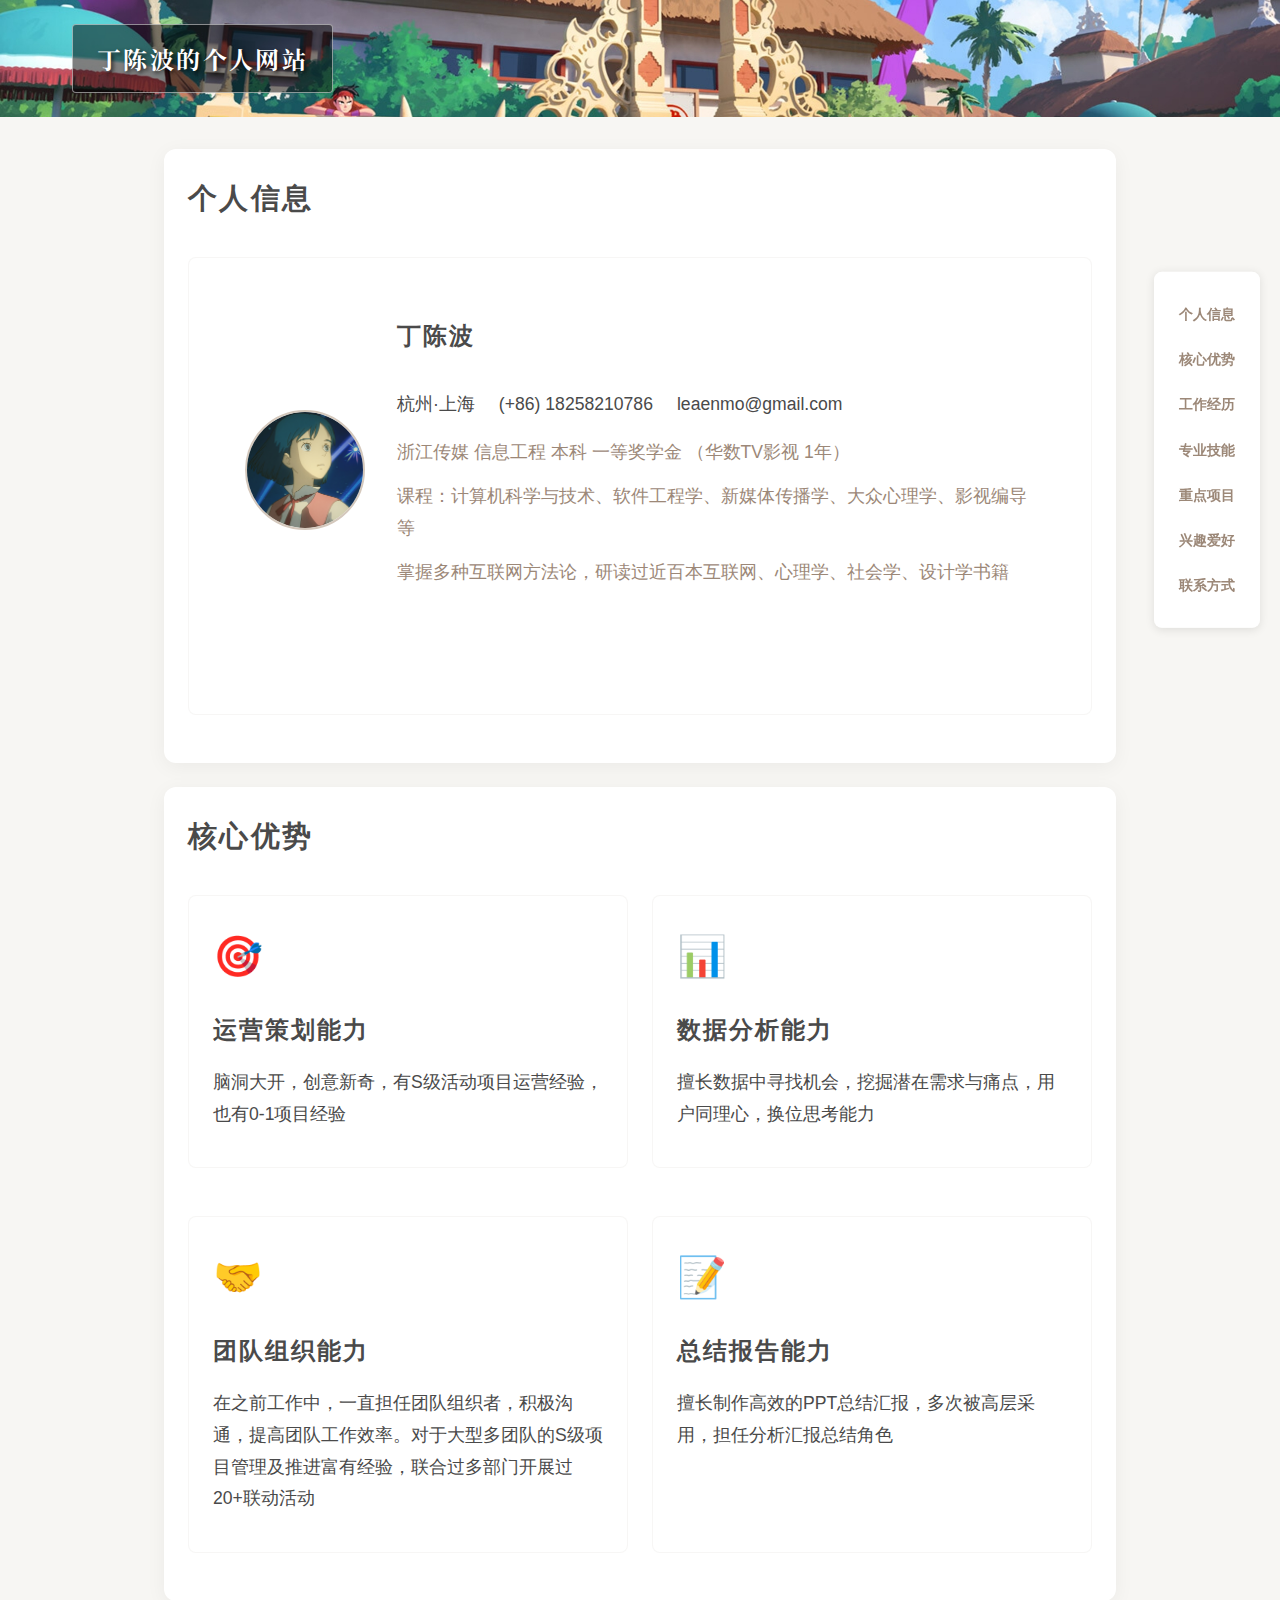
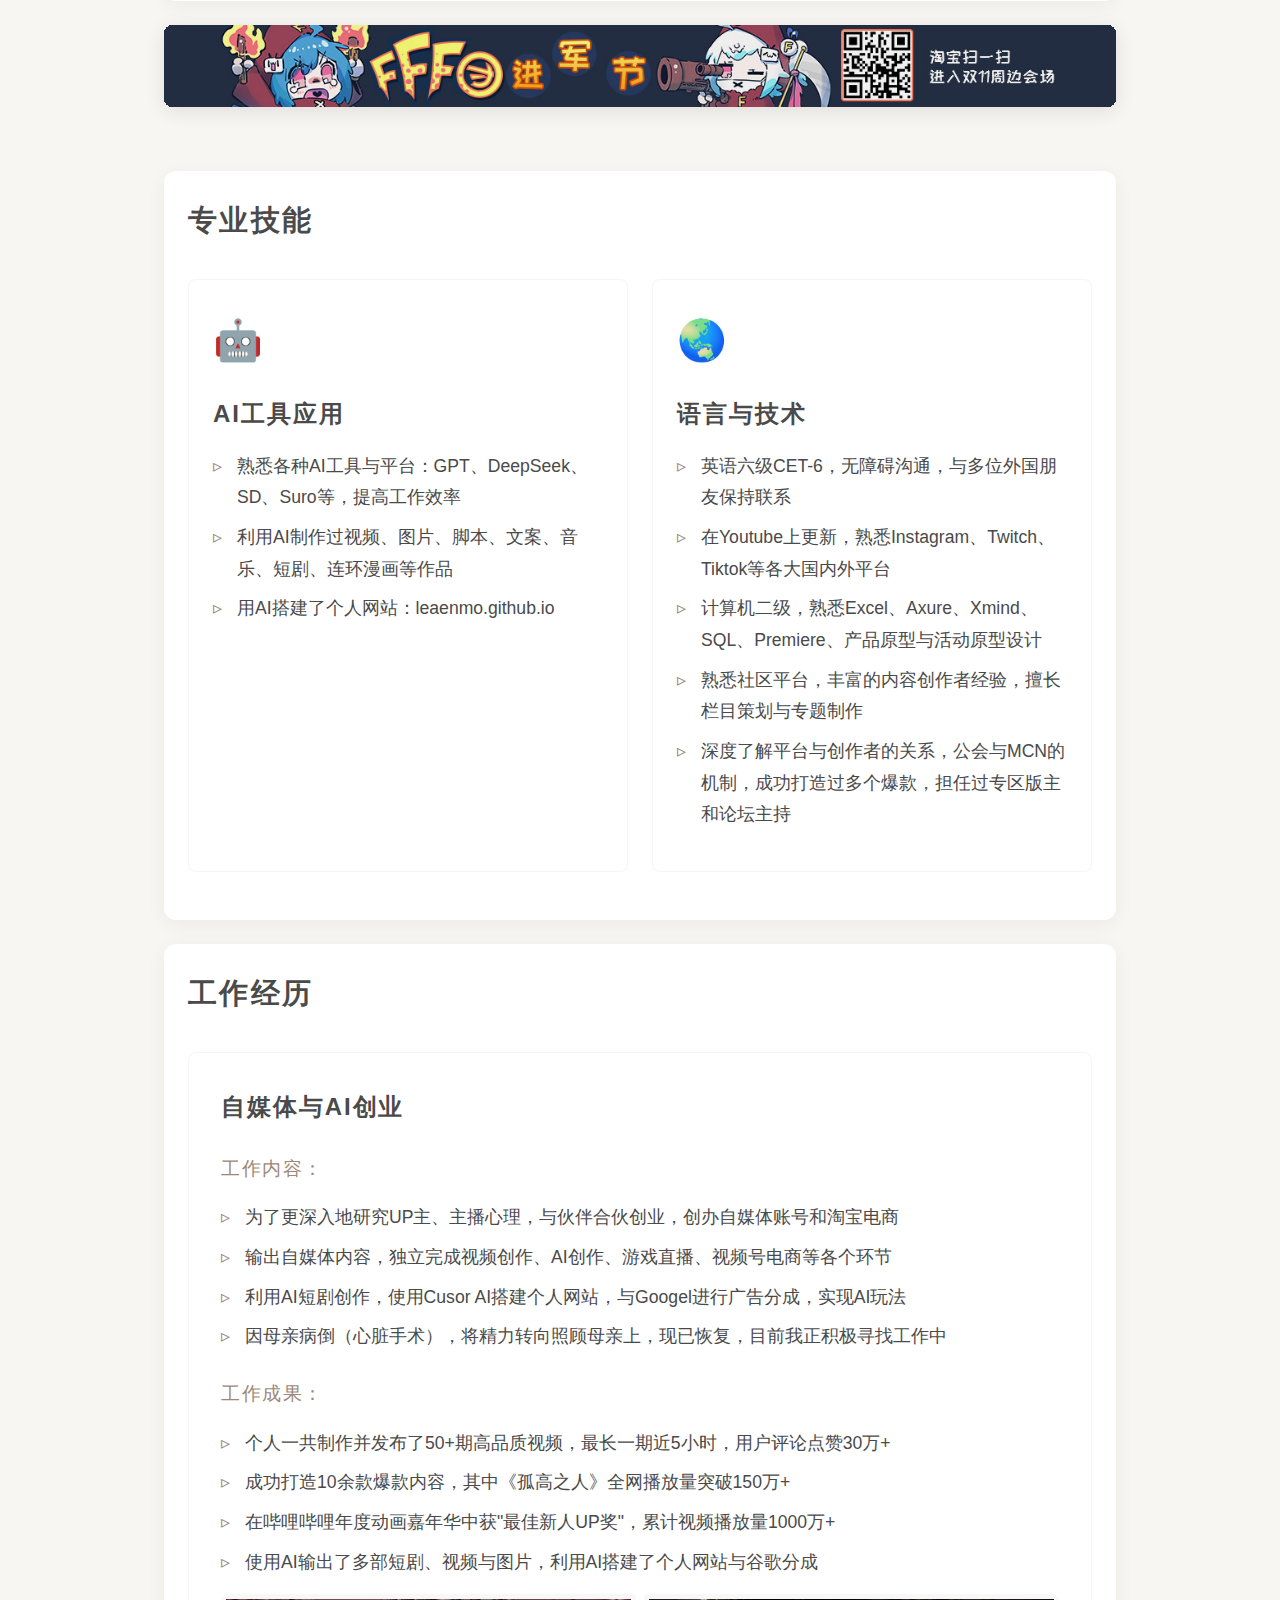
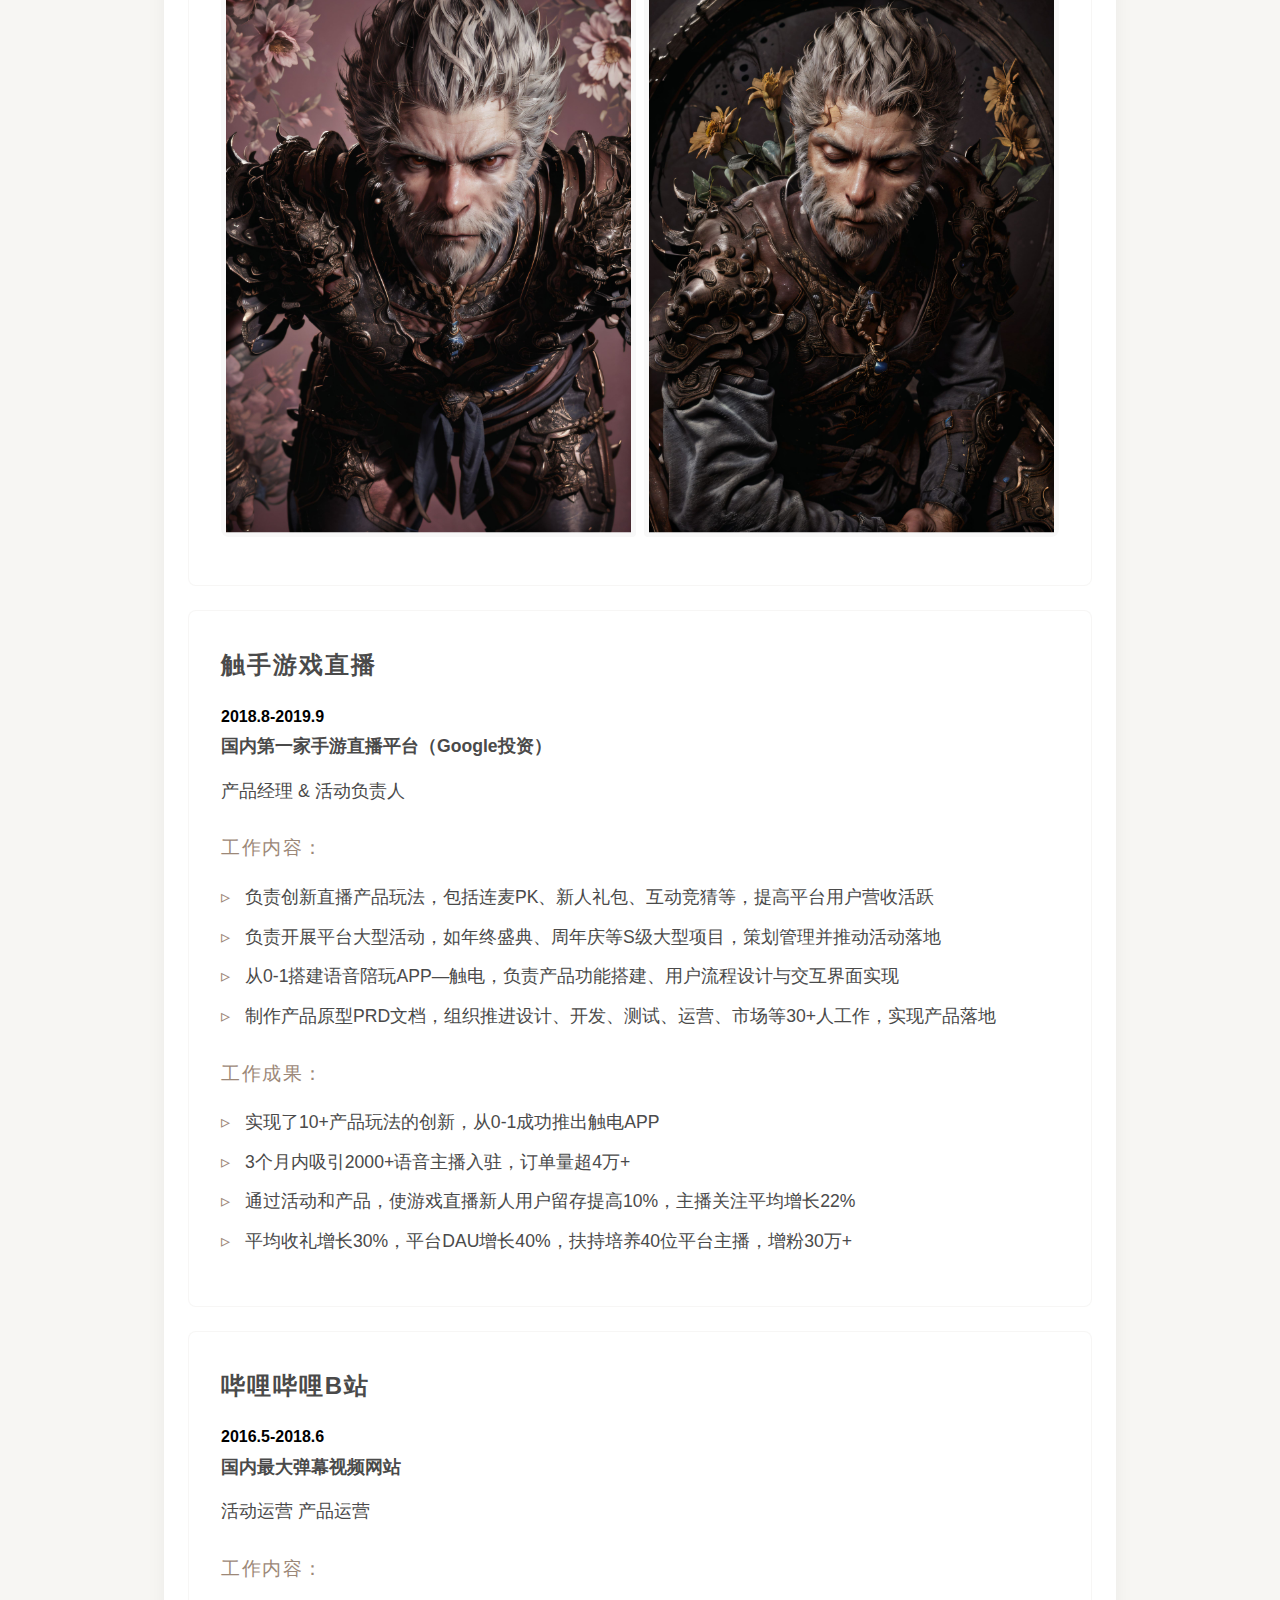
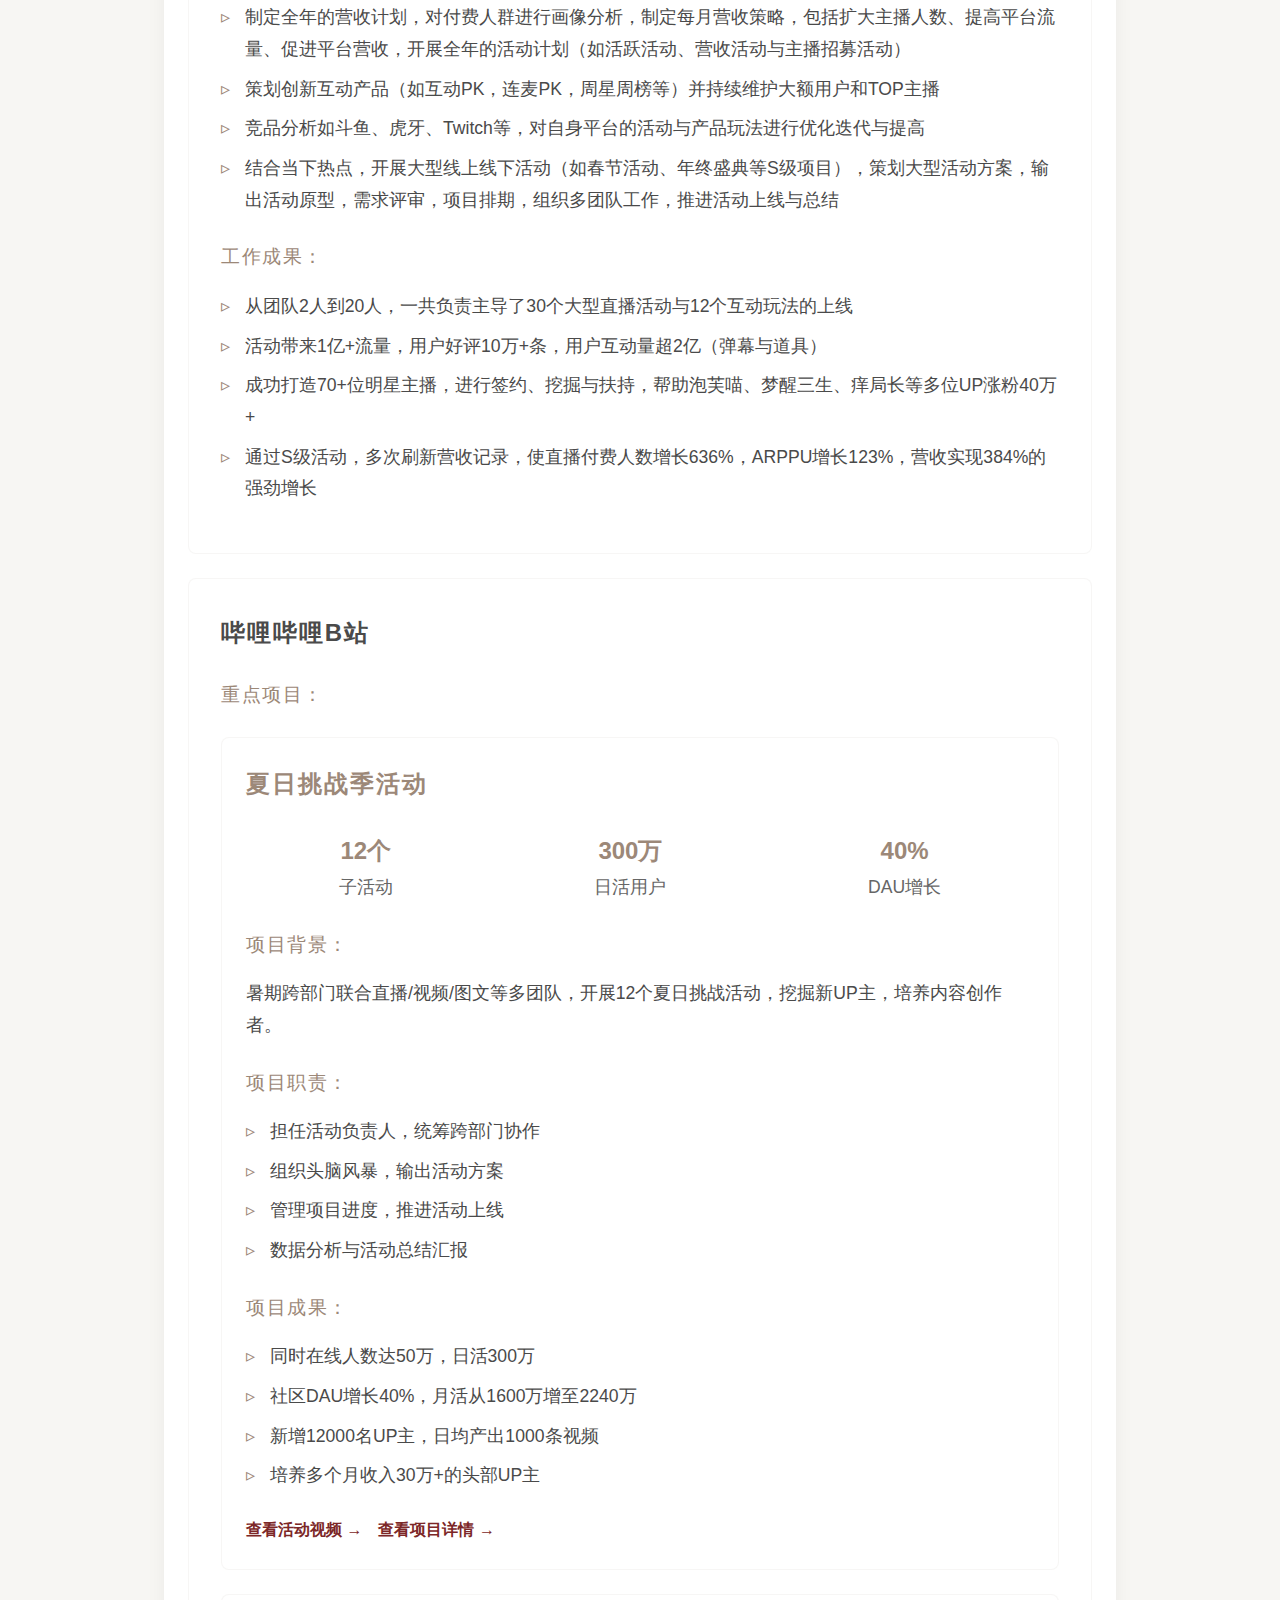
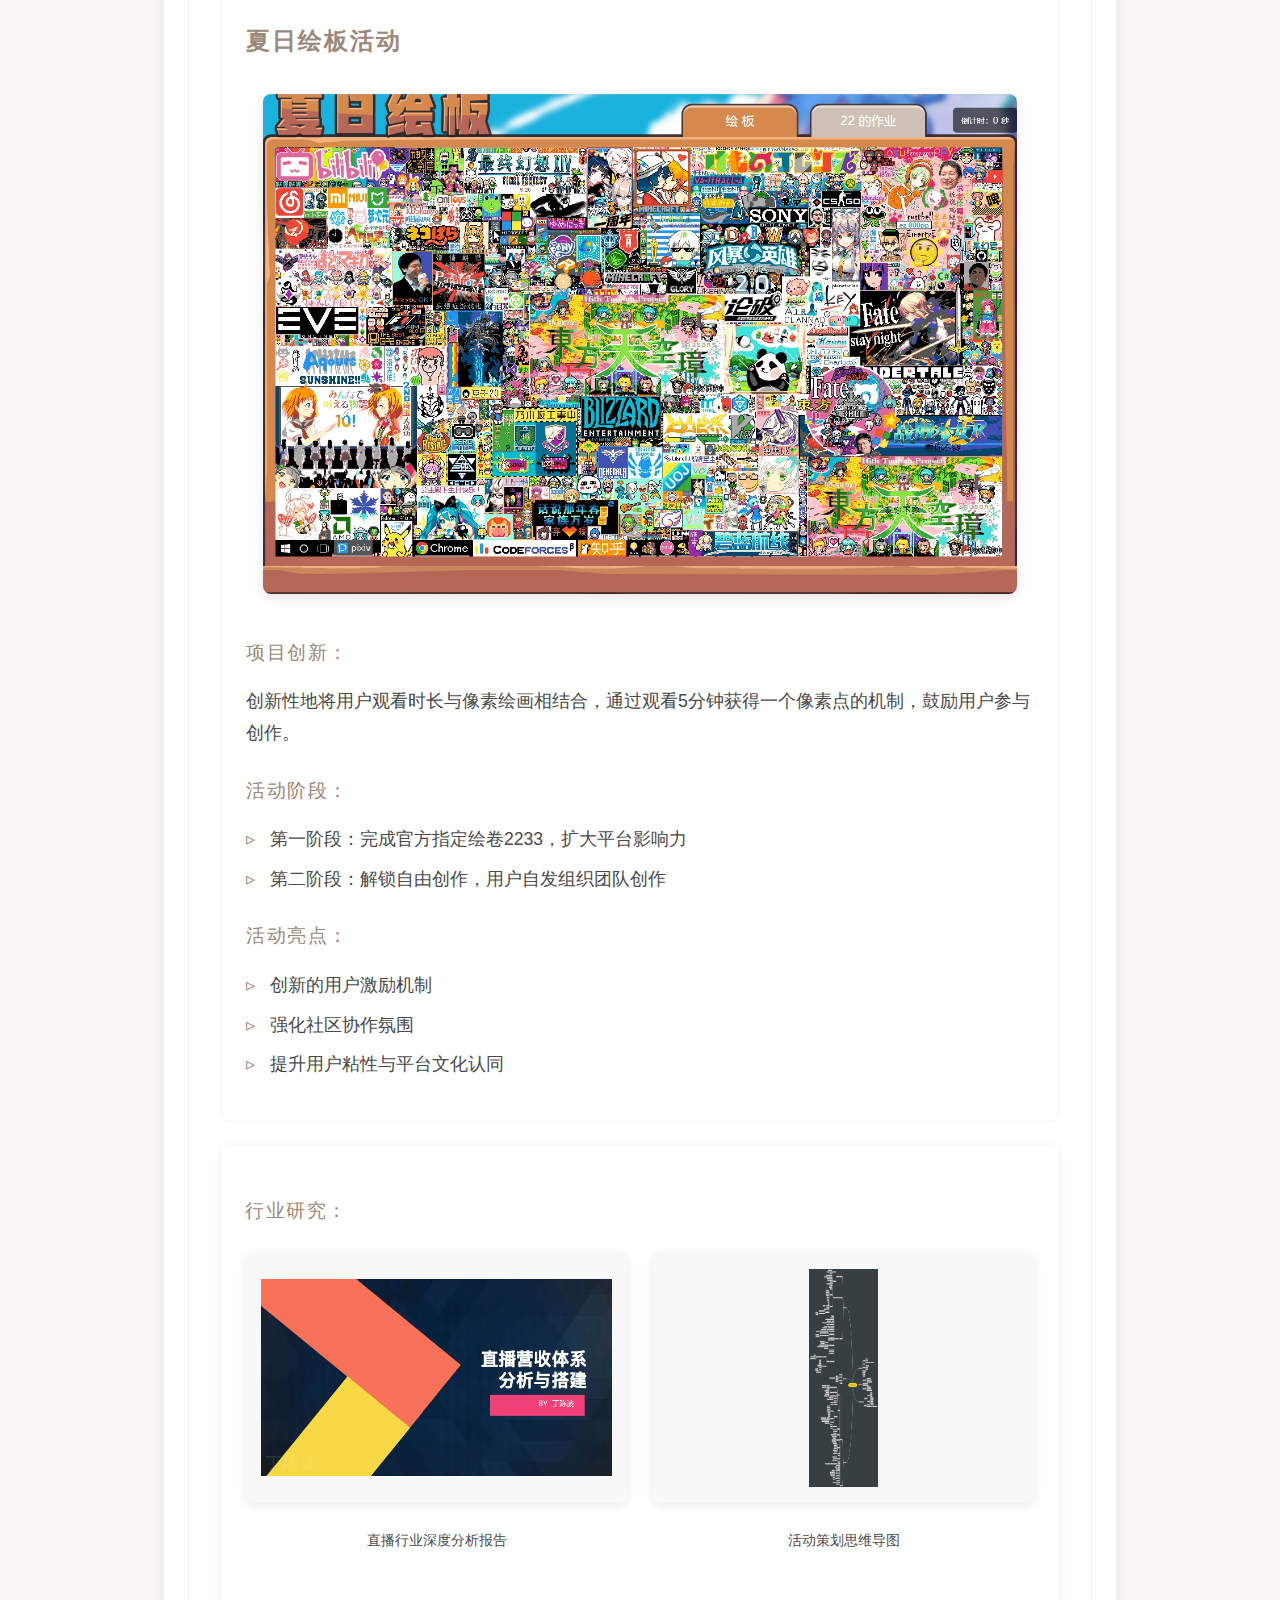
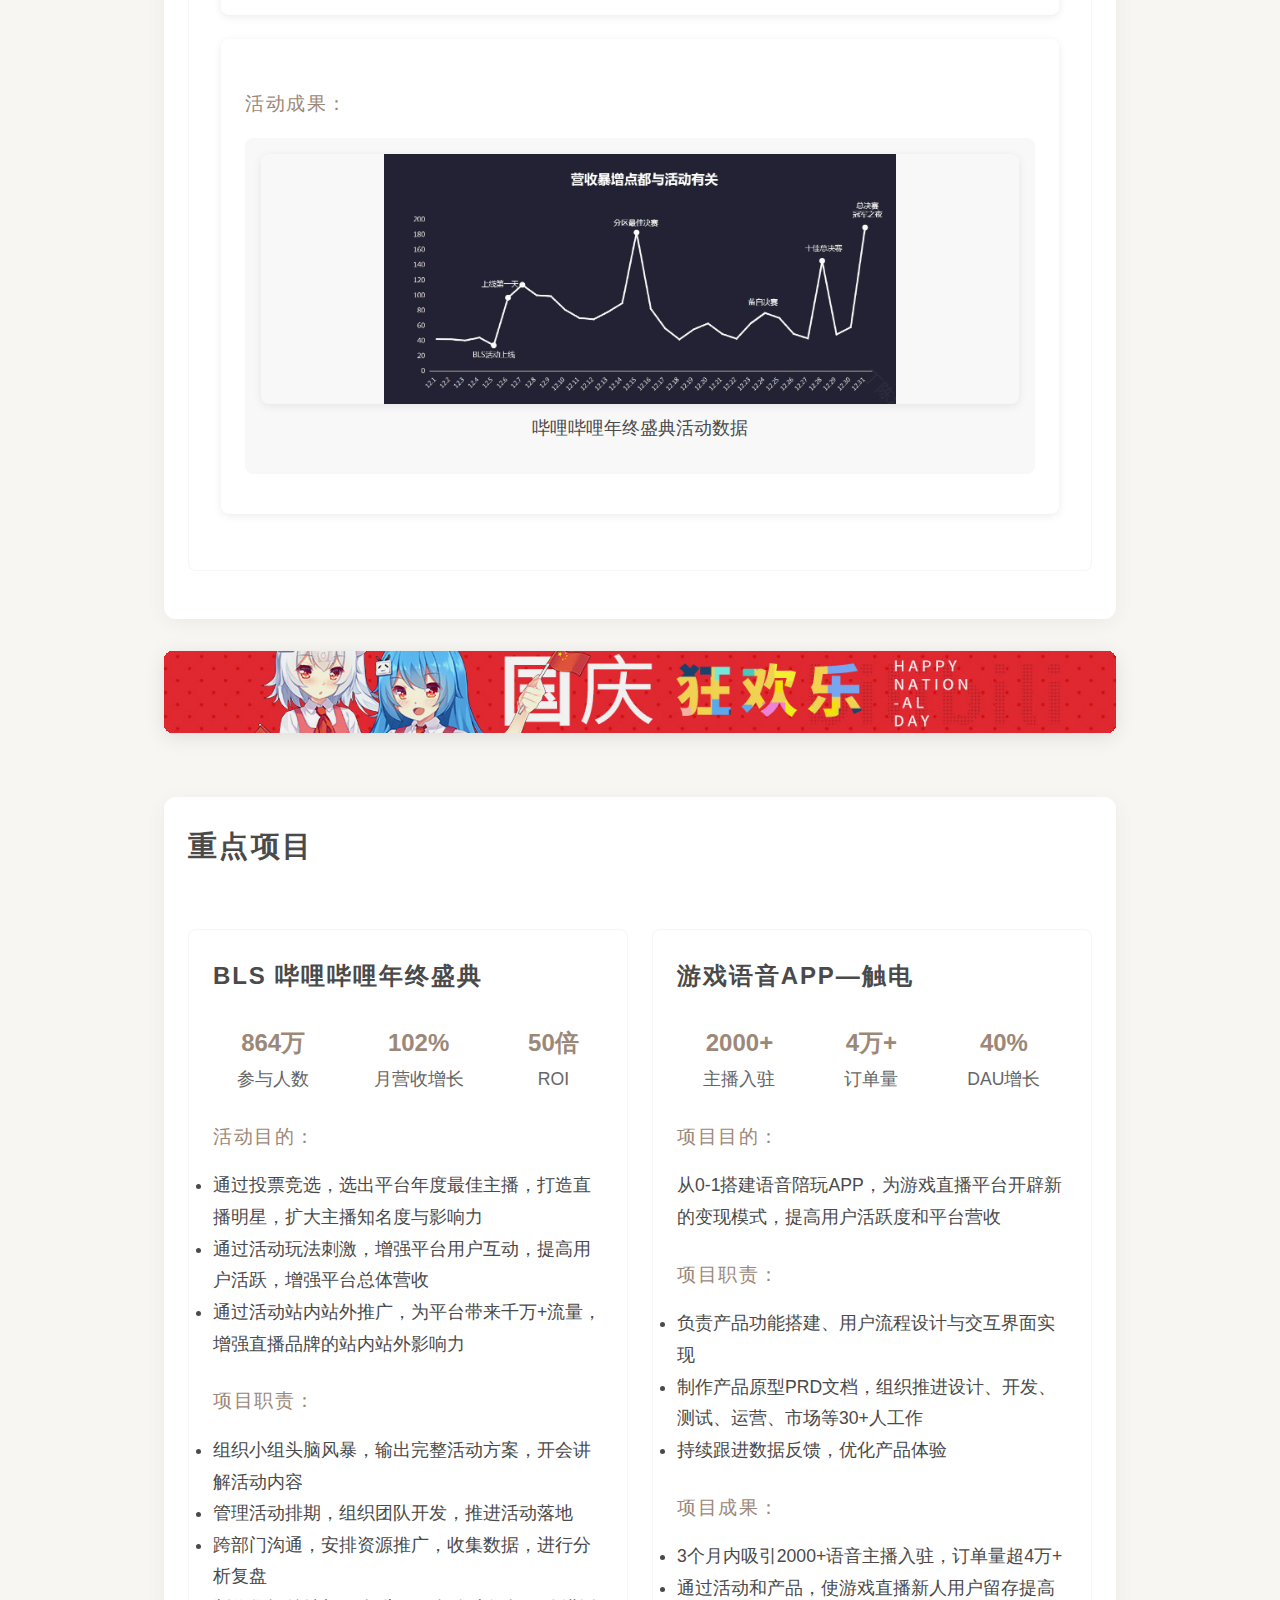
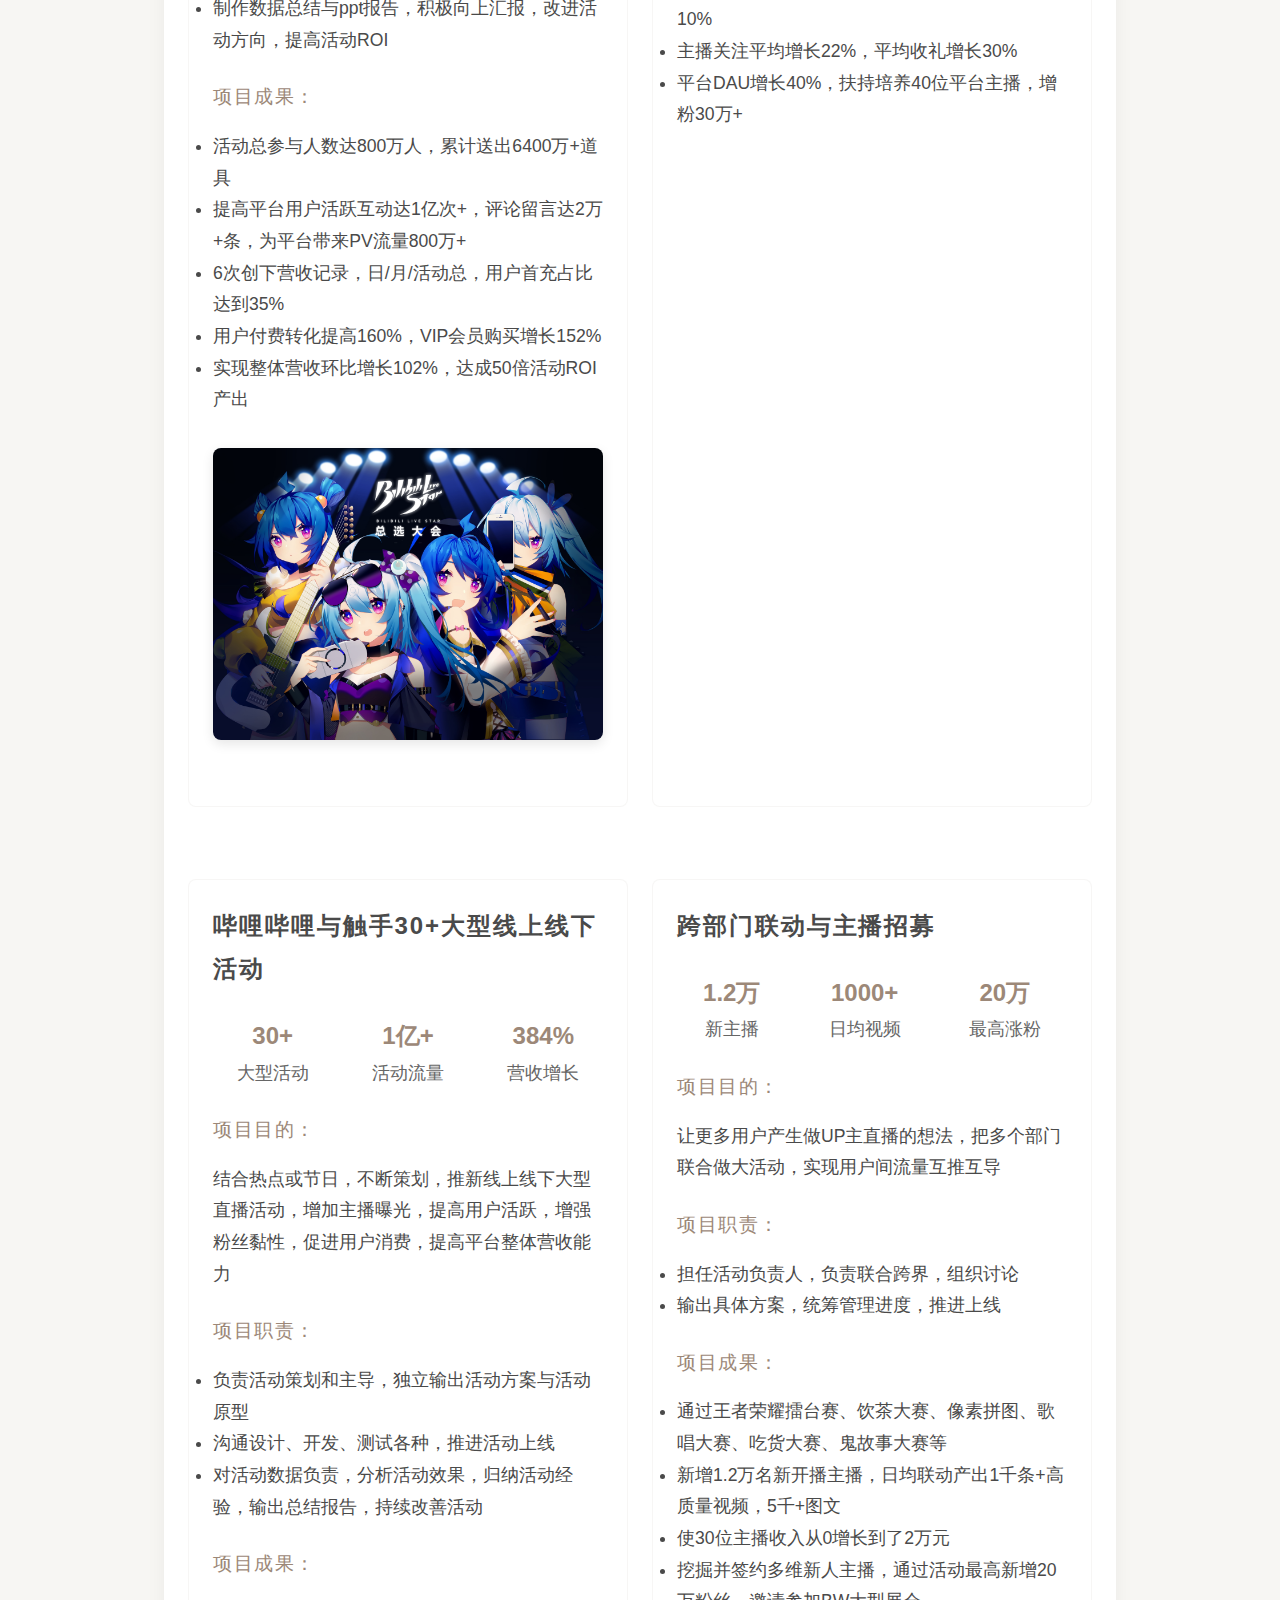
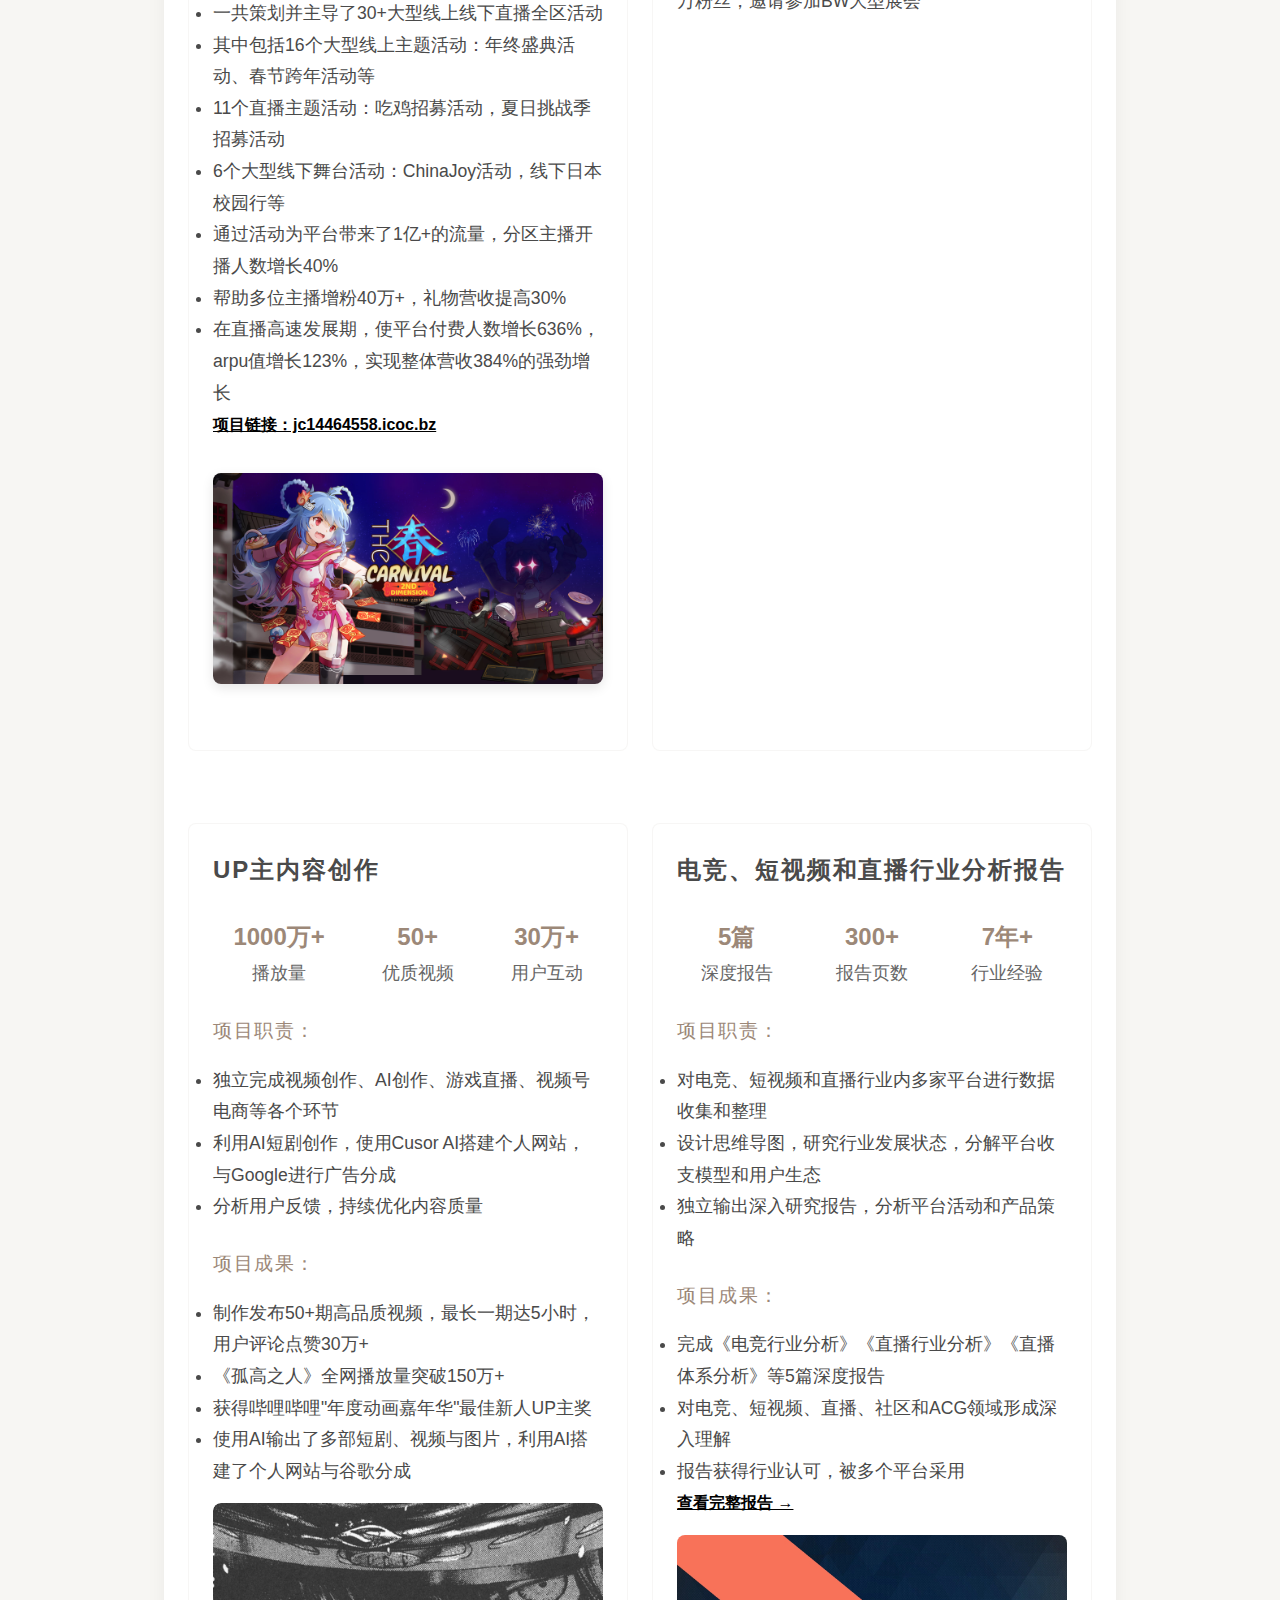
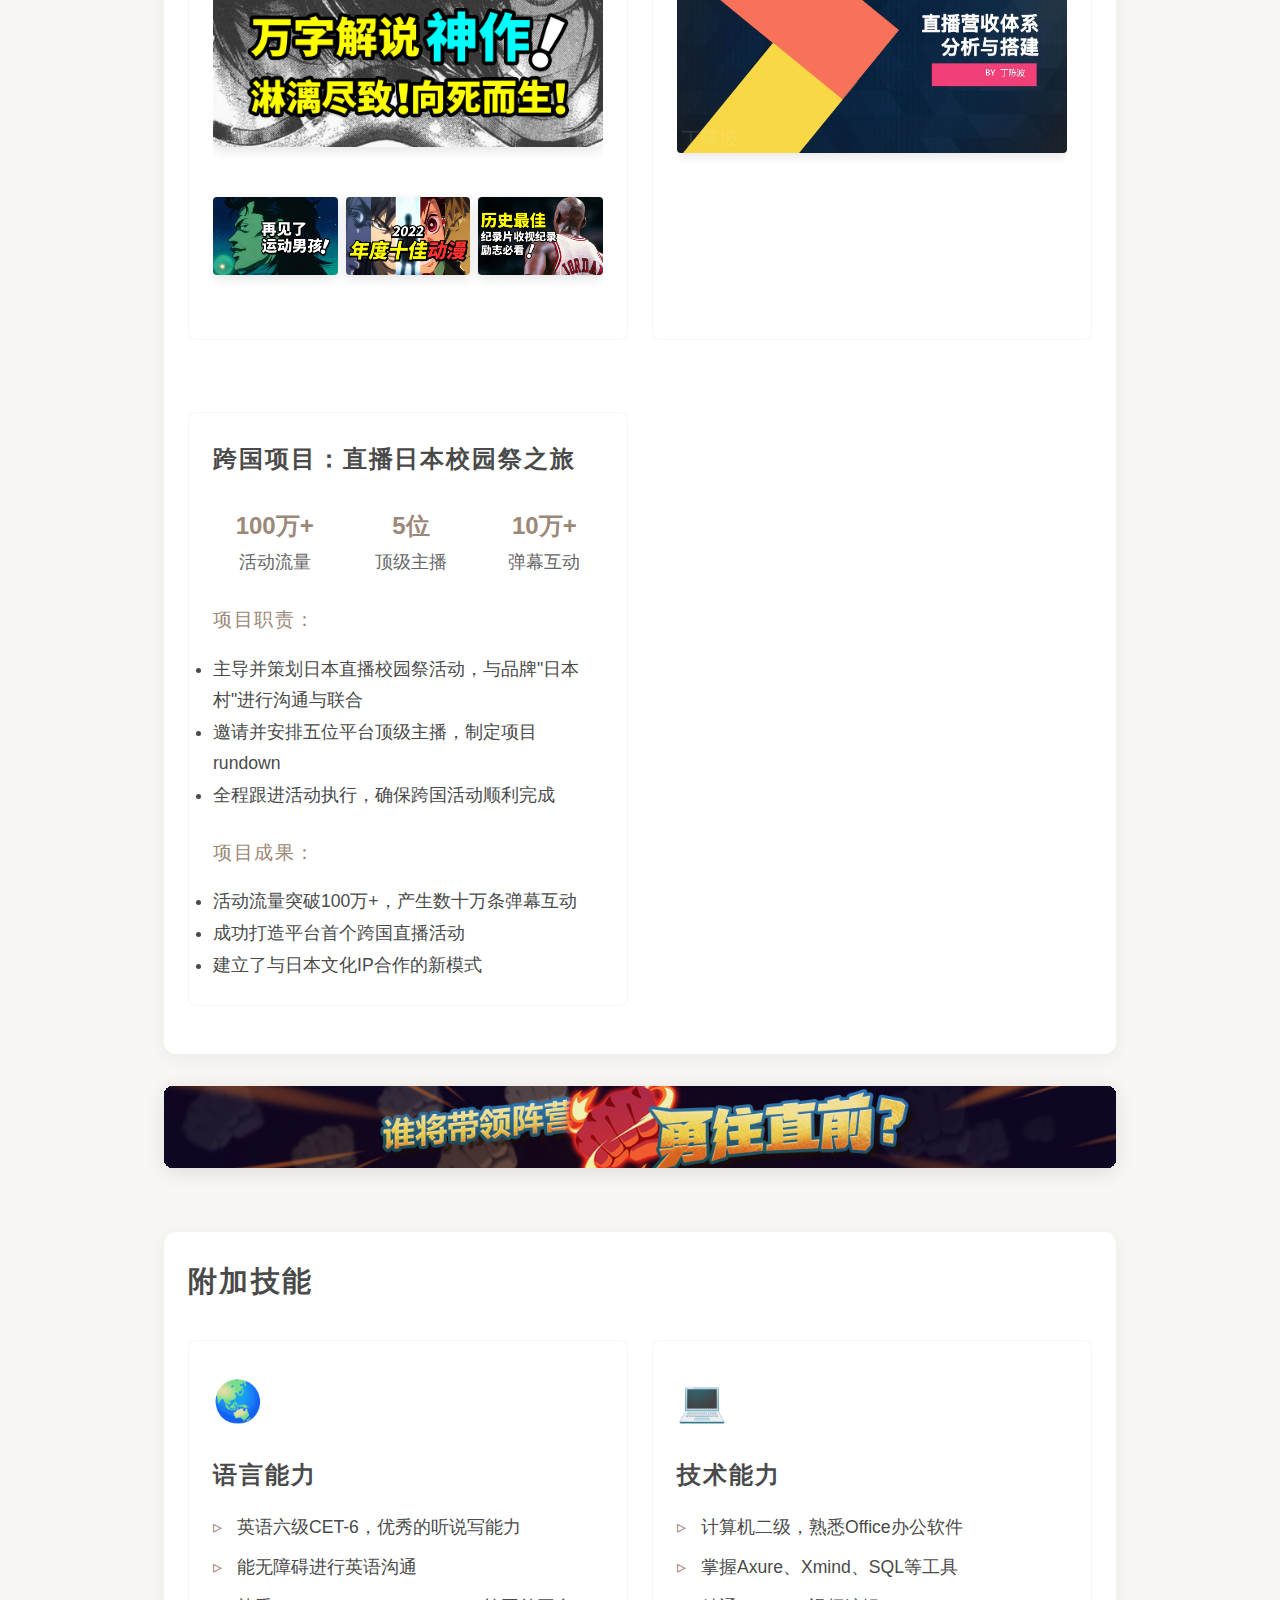
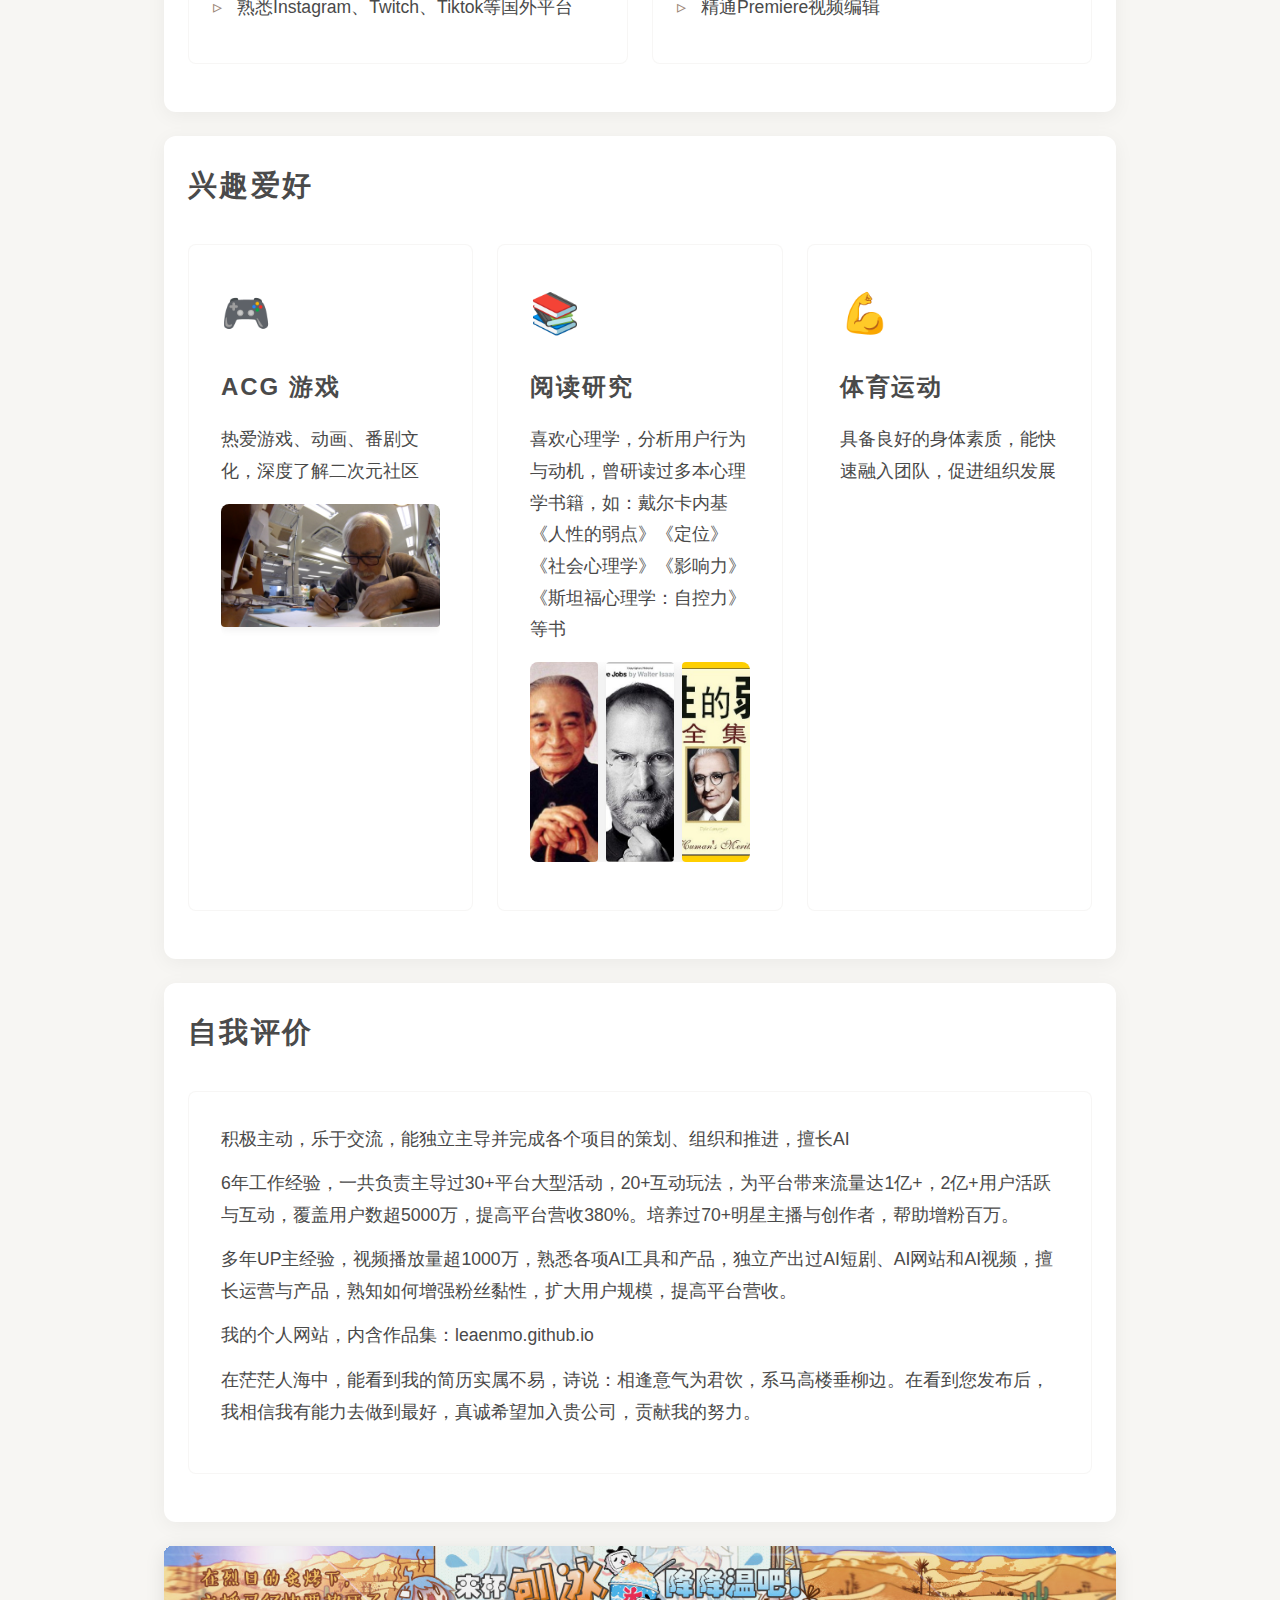
==== commit 635a2618: "Add files via upload" ====
--- a/index.html
+++ b/index.html
@@ -174,8 +174,8 @@
                             <span>leaenmo@gmail.com</span>
                         </div>
                         <div class="profile-summary">
-                            <p>浙江传媒 信息工程 本科 一等奖学金 （华数TV影视 工作实习1年）</p>
-                            <p>课程：计算机科学与技术、软件工程学、新媒体传播、影视编导、大众心理学等</p>
+                            <p>浙江传媒 信息工程 本科 一等奖学金 （华数TV影视 1年）</p>
+                            <p>课程：计算机科学与技术、软件工程学、新媒体传播学、大众心理学、影视编导等</p>
                             <p>掌握多种互联网方法论，研读过近百本互联网、心理学、社会学、设计学书籍</p>
                         </div>
                     </div>
@@ -189,18 +189,23 @@
             <div class="skills-grid">
                 <div class="skill-card">
                     <div class="skill-icon">🎯</div>
-                    <h3>策划创新能力</h3>
-                    <p>较强的策划创新能力：脑洞大开，创意新奇，有千万级MAU运营经验，也有0-1项目经验</p>
+                    <h3>运营策划能力</h3>
+                    <p>脑洞大开，创意新奇，有S级活动项目运营经验，也有0-1项目经验</p>
                 </div>
                 <div class="skill-card">
                     <div class="skill-icon">📊</div>
                     <h3>数据分析能力</h3>
-                    <p>擅长从数据中寻找机会，善于从多角度以图表进行数据分析和展示，丰富的用户同理心与换位思考能力</p>
+                    <p>擅长数据中寻找机会，挖掘潜在需求与痛点，用户同理心，换位思考能力</p>
                 </div>
                 <div class="skill-card">
                     <div class="skill-icon">🤝</div>
                     <h3>团队组织能力</h3>
-                    <p>在之前工作中，一直担任团队组织者，能积极沟通，不断提高团队间的工作效率。对于大型多团队的项目管理及推进富有经验</p>
+                    <p>在之前工作中，一直担任团队组织者，积极沟通，提高团队工作效率。对于大型多团队的S级项目管理及推进富有经验，联合过多部门开展过20+联动活动</p>
+                </div>
+                <div class="skill-card">
+                    <div class="skill-icon">📝</div>
+                    <h3>总结报告能力</h3>
+                    <p>擅长制作高效的PPT总结汇报，多次被高层采用，担任分析汇报总结角色</p>
                 </div>
             </div>
         </div>
@@ -262,9 +267,9 @@
                     <div class="skill-icon">🤖</div>
                     <h3>AI工具应用</h3>
                     <ul class="skill-list">
-                        <li>掌握ChatGPT、Stable Diffusion等AI工具</li>
-                        <li>利用AI进行用户分析、文案撰写、活动素材制作</li>
-                        <li>个人网站展示AI作品：leaenmo.github.io</li>
+                        <li>熟悉各种AI工具与平台：GPT、DeepSeek、SD、Suro等，提高工作效率</li>
+                        <li>利用AI制作过视频、图片、脚本、文案、音乐、短剧、连环漫画等作品</li>
+                        <li>用AI搭建了个人网站：leaenmo.github.io</li>
                     </ul>
                 </div>
 
@@ -273,9 +278,11 @@
                     <div class="skill-icon">🌏</div>
                     <h3>语言与技术</h3>
                     <ul class="skill-list">
-                        <li>英语六级CET-6，无障碍沟通，熟悉国外主流平台</li>
-                        <li>计算机二级，熟悉Excel、Axure、Xmind、SQL等</li>
-                        <li>精通Premiere视频编辑，擅长栏目策划与制作</li>
+                        <li>英语六级CET-6，无障碍沟通，与多位外国朋友保持联系</li>
+                        <li>在Youtube上更新，熟悉Instagram、Twitch、Tiktok等各大国内外平台</li>
+                        <li>计算机二级，熟悉Excel、Axure、Xmind、SQL、Premiere、产品原型与活动原型设计</li>
+                        <li>熟悉社区平台，丰富的内容创作者经验，擅长栏目策划与专题制作</li>
+                        <li>深度了解平台与创作者的关系，公会与MCN的机制，成功打造过多个爆款，担任过专区版主和论坛主持</li>
                     </ul>
                 </div>
             </div>
@@ -287,43 +294,50 @@
             <div class="timeline">
                 <!-- 自媒体创业经历 -->
                 <div class="timeline-item">
-                    <h3>自媒体创业与电商营销</h3>
+                    <h3>自媒体与AI创业</h3>
                     <div class="timeline-content">
+                        <!-- 移除时间显示 -->
                         <h4>工作内容：</h4>
                         <ul>
-                            <li>为了更深入地研究UP主与主播的心理，与伙伴合伙创业，创办自媒体账号和淘宝电商</li>
-                            <li>策划自媒体内容，独立完成文案编写，脚本制作，视频剪辑，内容输出等各个环节</li>
-                            <li>进行视频创作、游戏直播与带货营销，输出长短视频及直播等各个形式并搭建淘宝店铺</li>
-                            <li>因母亲病倒（心脏手术），将精力转向照顾母亲上，现已恢复，我正积极寻找工作中</li>
+                            <li>为了更深入地研究UP主、主播心理，与伙伴合伙创业，创办自媒体账号和淘宝电商</li>
+                            <li>输出自媒体内容，独立完成视频创作、AI创作、游戏直播、视频号电商等各个环节</li>
+                            <li>利用AI短剧创作，使用Cusor AI搭建个人网站，与Googel进行广告分成，实现AI玩法</li>
+                            <li>因母亲病倒（心脏手术），将精力转向照顾母亲上，现已恢复，目前我正积极寻找工作中</li>
                         </ul>
                         <h4>工作成果：</h4>
                         <ul>
-                            <li>制作并发布50+期高品质视频，最长一期近5小时，用户累计评论点赞30万+</li>
-                            <li>成功打造10余款爆款，其中《孤高之人》全网播放量突破150万</li>
-                            <li>在哔哩哔哩"年度动画嘉年华"中排名前三，获"最佳新人UP奖"</li>
-                            <li>个人视频累计播放量突破1000万+</li>
-                        </ul>
+                            <li>个人一共制作并发布了50+期高品质视频，最长一期近5小时，用户评论点赞30万+</li>
+                            <li>成功打造10余款爆款内容，其中《孤高之人》全网播放量突破150万+</li>
+                            <li>在哔哩哔哩年度动画嘉年华中获"最佳新人UP奖"，累计视频播放量1000万+</li>
+                            <li>使用AI输出了多部短剧、视频与图片，利用AI搭建了个人网站与谷歌分成</li>
+                        </ul>
+                        <div class="ai-works-showcase">
+                            <img src="images/zatu/我的AI作品 (1).jpg" alt="AI作品1" class="ai-work-image">
+                            <img src="images/zatu/我的AI作品 (2).jpg" alt="AI作品2" class="ai-work-image">
+                        </div>
                     </div>
                 </div>
 
                 <!-- 触手游戏直播经历 -->
                 <div class="timeline-item">
                     <h3>触手游戏直播</h3>
+                    <div class="timeline-period">2018.8-2019.9</div>
                     <div class="timeline-content">
                         <p class="company">国内第一家手游直播平台（Google投资）</p>
-                        <p class="position">产品经理 & 大型活动负责人</p>
+                        <p class="position">产品经理 & 活动负责人</p>
                         <h4>工作内容：</h4>
                         <ul>
-                            <li>策划创新互动玩法，包括连麦PK、新人玩法、互动竞猜等</li>
-                            <li>负责平台大型活动，策划管理活动项目</li>
-                            <li>从0-1搭建直播语音APP—触电，负责设计产品功能、用户流程与交互界面</li>
-                            <li>制作产品原型PRD文档，组织推进设计、开发、测试、运营、市场等30+人工作</li>
+                            <li>负责创新直播产品玩法，包括连麦PK、新人礼包、互动竞猜等，提高平台用户营收活跃</li>
+                            <li>负责开展平台大型活动，如年终盛典、周年庆等S级大型项目，策划管理并推动活动落地</li>
+                            <li>从0-1搭建语音陪玩APP—触电，负责产品功能搭建、用户流程设计与交互界面实现</li>
+                            <li>制作产品原型PRD文档，组织推进设计、开发、测试、运营、市场等30+人工作，实现产品落地</li>
                         </ul>
                         <h4>工作成果：</h4>
                         <ul>
-                            <li>实现10多种互动玩法创新，成功上线触电APP</li>
-                            <li>3个月内吸引2000+语音主播入驻，订单量超4万单</li>
-                            <li>DAU由150万提升为400万，大幅提高用户活跃度</li>
+                            <li>实现了10+产品玩法的创新，从0-1成功推出触电APP</li>
+                            <li>3个月内吸引2000+语音主播入驻，订单量超4万+</li>
+                            <li>通过活动和产品，使游戏直播新人用户留存提高10%，主播关注平均增长22%</li>
+                            <li>平均收礼增长30%，平台DAU增长40%，扶持培养40位平台主播，增粉30万+</li>
                         </ul>
                     </div>
                 </div>
@@ -331,20 +345,23 @@
                 <!-- 哔哩哔哩经历 -->
                 <div class="timeline-item">
                     <h3>哔哩哔哩B站</h3>
+                    <div class="timeline-period">2016.5-2018.6</div>
                     <div class="timeline-content">
                         <p class="company">国内最大弹幕视频网站</p>
-                        <p class="position">直播部 活动运营 & 产品运营</p>
+                        <p class="position">活动运营 产品运营</p>
                         <h4>工作内容：</h4>
                         <ul>
-                            <li>担任活动组组长，负责直播部大型活动，提高平台流量与活跃度</li>
-                            <li>策划创新直播产品功能，维护大额用户和TOP主播</li>
-                            <li>分析竞品平台的产品、活动和数据，进行数据分析</li>
+                            <li>制定全年的营收计划，对付费人群进行画像分析，制定每月营收策略，包括扩大主播人数、提高平台流量、促进平台营收，开展全年的活动计划（如活跃活动、营收活动与主播招募活动）</li>
+                            <li>策划创新互动产品（如互动PK，连麦PK，周星周榜等）并持续维护大额用户和TOP主播</li>
+                            <li>竞品分析如斗鱼、虎牙、Twitch等，对自身平台的活动与产品玩法进行优化迭代与提高</li>
+                            <li>结合当下热点，开展大型线上线下活动（如春节活动、年终盛典等S级项目），策划大型活动方案，输出活动原型，需求评审，项目排期，组织多团队工作，推进活动上线与总结</li>
                         </ul>
                         <h4>工作成果：</h4>
                         <ul>
-                            <li>负责主导30个大型直播活动与12个直播玩法的上线</li>
-                            <li>活动带来1亿+PV流量，用户留言评论十多万条</li>
-                            <li>成功挖掘签约72位潜力主播，帮助多位UP主涨粉数十万</li>
+                            <li>从团队2人到20人，一共负责主导了30个大型直播活动与12个互动玩法的上线</li>
+                            <li>活动带来1亿+流量，用户好评10万+条，用户互动量超2亿（弹幕与道具）</li>
+                            <li>成功打造70+位明星主播，进行签约、挖掘与扶持，帮助泡芙喵、梦醒三生、痒局长等多位UP涨粉40万+</li>
+                            <li>通过S级活动，多次刷新营收记录，使直播付费人数增长636%，ARPPU增长123%，营收实现384%的强劲增长</li>
                         </ul>
                     </div>
                 </div>
@@ -506,7 +523,7 @@
             <div class="project-cards">
                 <!-- BLS项目 -->
                 <div class="project-card">
-                    <h3>BLS哔哩哔哩年终盛典</h3>
+                    <h3>BLS 哔哩哔哩年终盛典</h3>
                     <div class="project-stats">
                         <div class="stat-item">
                             <span class="stat-number">864万</span>
@@ -522,21 +539,31 @@
                         </div>
                     </div>
                     <div class="project-content">
+                        <h4>活动目的：</h4>
+                        <ul>
+                            <li>通过投票竞选，选出平台年度最佳主播，打造直播明星，扩大主播知名度与影响力</li>
+                            <li>通过活动玩法刺激，增强平台用户互动，提高用户活跃，增强平台总体营收</li>
+                            <li>通过活动站内站外推广，为平台带来千万+流量，增强直播品牌的站内站外影响力</li>
+                        </ul>
                         <h4>项目职责：</h4>
                         <ul>
-                            <li>担任活动负责人，策划活动方案，完成活动原型和细节执行</li>
-                            <li>管理项目进度，沟通协调开发、设计、测试等30+人团队工作</li>
-                            <li>对活动数据挖掘分析，进行PPT总结汇报</li>
-                        </ul>
-                        <div class="project-showcase">
-                            <img src="images/zatu/BLS 哔哩哔哩年终盛典.jpg" alt="BLS年终盛典" class="project-image" title="BLS年终盛典">
-                        </div>
+                            <li>组织小组头脑风暴，输出完整活动方案，开会讲解活动内容</li>
+                            <li>管理活动排期，组织团队开发，推进活动落地</li>
+                            <li>跨部门沟通，安排资源推广，收集数据，进行分析复盘</li>
+                            <li>制作数据总结与ppt报告，积极向上汇报，改进活动方向，提高活动ROI</li>
+                        </ul>
                         <h4>项目成果：</h4>
                         <ul>
-                            <li>策划并负责了30+场线上线下活动，包括年终盛典、春节跨年等</li>
-                            <li>通过活动使平台付费人数增长636%，日活增长773%</li>
-                            <li>月营收增长384%，月开播主播数提高108%</li>
-                        </ul>
+                            <li>活动总参与人数达800万人，累计送出6400万+道具</li>
+                            <li>提高平台用户活跃互动达1亿次+，评论留言达2万+条，为平台带来PV流量800万+</li>
+                            <li>6次创下营收记录，日/月/活动总，用户首充占比达到35%</li>
+                            <li>用户付费转化提高160%，VIP会员购买增长152%</li>
+                            <li>实现整体营收环比增长102%，达成50倍活动ROI产出</li>
+                        </ul>
+                    </div>
+                    <!-- BLS项目图片 -->
+                    <div class="project-showcase">
+                        <img src="images/zatu/BLS 哔哩哔哩年终盛典.jpg" alt="BLS年终盛典" class="project-image">
                     </div>
                 </div>
 
@@ -545,10 +572,6 @@
                     <h3>游戏语音APP—触电</h3>
                     <div class="project-stats">
                         <div class="stat-item">
-                            <span class="stat-number">30万</span>
-                            <span class="stat-label">月活用户</span>
-                        </div>
-                        <div class="stat-item">
                             <span class="stat-number">2000+</span>
                             <span class="stat-label">主播入驻</span>
                         </div>
@@ -556,60 +579,112 @@
                             <span class="stat-number">4万+</span>
                             <span class="stat-label">订单量</span>
                         </div>
+                        <div class="stat-item">
+                            <span class="stat-number">40%</span>
+                            <span class="stat-label">DAU增长</span>
+                        </div>
                     </div>
                     <div class="project-content">
+                        <h4>项目目的：</h4>
+                        <p>从0-1搭建语音陪玩APP，为游戏直播平台开辟新的变现模式，提高用户活跃度和平台营收</p>
                         <h4>项目职责：</h4>
                         <ul>
-                            <li>从0-1搭建陪玩APP，独立完成产品规划与功能设计</li>
-                            <li>完成APP流程图、原型图、PRD文档，主持需求评审</li>
-                            <li>组织设计、开发、测试、市场、运营团队工作</li>
+                            <li>负责产品功能搭建、用户流程设计与交互界面实现</li>
+                            <li>制作产品原型PRD文档，组织推进设计、开发、测试、运营、市场等30+人工作</li>
+                            <li>持续跟进数据反馈，优化产品体验</li>
                         </ul>
                         <h4>项目成果：</h4>
                         <ul>
-                            <li>成功吸引2000+语音主播入驻，订单量超过4万单</li>
-                            <li>月活达30万，为游戏直播平台开辟新的变现模式</li>
-                            <li>用户留存率提升50%，互动率提升150%</li>
+                            <li>3个月内吸引2000+语音主播入驻，订单量超4万+</li>
+                            <li>通过活动和产品，使游戏直播新人用户留存提高10%</li>
+                            <li>主播关注平均增长22%，平均收礼增长30%</li>
+                            <li>平台DAU增长40%，扶持培养40位平台主播，增粉30万+</li>
                         </ul>
                     </div>
                 </div>
 
                 <!-- 哔哩哔哩30+活动项目 -->
                 <div class="project-card">
-                    <h3>哔哩哔哩大型活动系列</h3>
+                    <h3>哔哩哔哩与触手30+大型线上线下活动</h3>
                     <div class="project-stats">
                         <div class="stat-item">
-                            <span class="stat-number">32个</span>
+                            <span class="stat-number">30+</span>
                             <span class="stat-label">大型活动</span>
+                        </div>
+                        <div class="stat-item">
+                            <span class="stat-number">1亿+</span>
+                            <span class="stat-label">活动流量</span>
                         </div>
                         <div class="stat-item">
                             <span class="stat-number">384%</span>
                             <span class="stat-label">营收增长</span>
                         </div>
-                        <div class="stat-item">
-                            <span class="stat-number">1亿+</span>
-                            <span class="stat-label">活动PV</span>
-                        </div>
                     </div>
                     <div class="project-content">
+                        <h4>项目目的：</h4>
+                        <p>结合热点或节日，不断策划，推新线上线下大型直播活动，增加主播曝光，提高用户活跃，增强粉丝黏性，促进用户消费，提高平台整体营收能力</p>
                         <h4>项目职责：</h4>
                         <ul>
-                            <li>担任活动负责人，策划活动方案，完成活动原型和细节执行</li>
-                            <li>管理项目进度，沟通协调开发、设计、测试等30+人团队工作</li>
-                            <li>对活动数据挖掘分析，进行PPT总结汇报</li>
-                        </ul>
-                        <div class="project-showcase">
-                            <img src="images/zatu/哔哩哔哩大型活动系列.jpg" alt="哔哩哔哩大型活动系列" class="project-image" title="哔哩哔哩大型活动系列">
-                        </div>
+                            <li>负责活动策划和主导，独立输出活动方案与活动原型</li>
+                            <li>沟通设计、开发、测试各种，推进活动上线</li>
+                            <li>对活动数据负责，分析活动效果，归纳活动经验，输出总结报告，持续改善活动</li>
+                        </ul>
                         <h4>项目成果：</h4>
                         <ul>
-                            <li>策划并负责了30+场线上线下活动，包括年终盛典、春节跨年等</li>
-                            <li>通过活动使平台付费人数增长636%，日活增长773%</li>
-                            <li>月营收增长384%，月开播主播数提高108%</li>
-                        </ul>
-                    </div>
-                </div>
-
-                <!-- UP主内容创作项目 -->
+                            <li>一共策划并主导了30+大型线上线下直播全区活动</li>
+                            <li>其中包括16个大型线上主题活动：年终盛典活动、春节跨年活动等</li>
+                            <li>11个直播主题活动：吃鸡招募活动，夏日挑战季招募活动</li>
+                            <li>6个大型线下舞台活动：ChinaJoy活动，线下日本校园行等</li>
+                            <li>通过活动为平台带来了1亿+的流量，分区主播开播人数增长40%</li>
+                            <li>帮助多位主播增粉40万+，礼物营收提高30%</li>
+                            <li>在直播高速发展期，使平台付费人数增长636%，arpu值增长123%，实现整体营收384%的强劲增长</li>
+                        </ul>
+                        <p class="project-link">
+                            <a href="jc14464558.icoc.bz" target="_blank">项目链接：jc14464558.icoc.bz</a>
+                        </p>
+                    </div>
+                    <!-- 哔哩哔哩活动系列图片 -->
+                    <div class="project-showcase">
+                        <img src="images/zatu/哔哩哔哩大型活动系列.jpg" alt="哔哩哔哩大型活动系列" class="project-image">
+                    </div>
+                </div>
+
+                <!-- 更新跨部门联动项目 -->
+                <div class="project-card">
+                    <h3>跨部门联动与主播招募</h3>
+                    <div class="project-stats">
+                        <div class="stat-item">
+                            <span class="stat-number">1.2万</span>
+                            <span class="stat-label">新主播</span>
+                        </div>
+                        <div class="stat-item">
+                            <span class="stat-number">1000+</span>
+                            <span class="stat-label">日均视频</span>
+                        </div>
+                        <div class="stat-item">
+                            <span class="stat-number">20万</span>
+                            <span class="stat-label">最高涨粉</span>
+                        </div>
+                    </div>
+                    <div class="project-content">
+                        <h4>项目目的：</h4>
+                        <p>让更多用户产生做UP主直播的想法，把多个部门联合做大活动，实现用户间流量互推互导</p>
+                        <h4>项目职责：</h4>
+                        <ul>
+                            <li>担任活动负责人，负责联合跨界，组织讨论</li>
+                            <li>输出具体方案，统筹管理进度，推进上线</li>
+                        </ul>
+                        <h4>项目成果：</h4>
+                        <ul>
+                            <li>通过王者荣耀擂台赛、饮茶大赛、像素拼图、歌唱大赛、吃货大赛、鬼故事大赛等</li>
+                            <li>新增1.2万名新开播主播，日均联动产出1千条+高质量视频，5千+图文</li>
+                            <li>使30位主播收入从0增长到了2万元</li>
+                            <li>挖掘并签约多维新人主播，通过活动最高新增20万粉丝，邀请参加BW大型展会</li>
+                        </ul>
+                    </div>
+                </div>
+
+                <!-- 更新UP主内容创作项目 -->
                 <div class="project-card">
                     <h3>UP主内容创作</h3>
                     <div class="project-stats">
@@ -622,39 +697,34 @@
                             <span class="stat-label">优质视频</span>
                         </div>
                         <div class="stat-item">
-                            <span class="stat-number">15万</span>
-                            <span class="stat-label">用户评论</span>
+                            <span class="stat-number">30万+</span>
+                            <span class="stat-label">用户互动</span>
                         </div>
                     </div>
                     <div class="project-content">
                         <h4>项目职责：</h4>
                         <ul>
-                            <li>独立完成内容创作、文案编写与脚本制作</li>
-                            <li>输出长、短视频内容，打造爆款视频</li>
+                            <li>独立完成视频创作、AI创作、游戏直播、视频号电商等各个环节</li>
+                            <li>利用AI短剧创作，使用Cusor AI搭建个人网站，与Google进行广告分成</li>
                             <li>分析用户反馈，持续优化内容质量</li>
                         </ul>
-                        <div class="videos-showcase">
-                            <div class="featured-video">
-                                <img src="images/zatu/孤高之人.jpg" alt="孤高之人" class="featured-video-image" title="《孤高之人》全网播放量突破150万">
-                            </div>
-                            <div class="videos-grid">
-                                <div class="video-preview">
-                                    <img src="images/zatu/我的视频作品 (1).jpg" alt="视频作品1" class="video-image">
-                                </div>
-                                <div class="video-preview">
-                                    <img src="images/zatu/我的视频作品 (3).jpg" alt="视频作品2" class="video-image">
-                                </div>
-                                <div class="video-preview">
-                                    <img src="images/zatu/我的视频作品 (4).jpg" alt="视频作品3" class="video-image">
-                                </div>
-                            </div>
-                        </div>
                         <h4>项目成果：</h4>
                         <ul>
-                            <li>制作发布50+期高品质视频，最长一期达5小时</li>
-                            <li>《孤高之人》全网播放量突破150万</li>
+                            <li>制作发布50+期高品质视频，最长一期达5小时，用户评论点赞30万+</li>
+                            <li>《孤高之人》全网播放量突破150万+</li>
                             <li>获得哔哩哔哩"年度动画嘉年华"最佳新人UP主奖</li>
-                        </ul>
+                            <li>使用AI输出了多部短剧、视频与图片，利用AI搭建了个人网站与谷歌分成</li>
+                        </ul>
+                    </div>
+                    <div class="videos-showcase">
+                        <div class="featured-video">
+                            <img src="images/zatu/视频作品 孤高之人.jpg" alt="孤高之人" class="featured-video-image">
+                        </div>
+                        <div class="videos-grid">
+                            <img src="images/zatu/我的视频作品 (1).jpg" alt="视频作品1" class="video-image">
+                            <img src="images/zatu/我的视频作品 (3).jpg" alt="视频作品2" class="video-image">
+                            <img src="images/zatu/我的视频作品 (4).jpg" alt="视频作品3" class="video-image">
+                        </div>
                     </div>
                 </div>
 
@@ -682,16 +752,6 @@
                             <li>设计思维导图，研究行业发展状态，分解平台收支模型和用户生态</li>
                             <li>独立输出深入研究报告，分析平台活动和产品策略</li>
                         </ul>
-                        <div class="report-showcase">
-                            <div class="reports-grid">
-                                <div class="report-wrapper">
-                                    <img src="images/zatu/直播的现状与未来分析.png" alt="直播行业分析报告" class="report-image" title="直播行业分析报告">
-                                </div>
-                                <div class="report-wrapper">
-                                    <img src="images/zatu/直播营收体系分析.png" alt="直播体系分析" class="report-image" title="直播体系分析">
-                                </div>
-                            </div>
-                        </div>
                         <h4>项目成果：</h4>
                         <ul>
                             <li>完成《电竞行业分析》《直播行业分析》《直播体系分析》等5篇深度报告</li>
@@ -701,6 +761,10 @@
                         <p class="project-link">
                             <a href="https://pan.baidu.com/s/1jq6GNEDTdSZY0y4mUROJ5Q?pwd=78r7" target="_blank">查看完整报告 →</a>
                         </p>
+                    </div>
+                    <!-- 行业研究报告图片 -->
+                    <div class="report-showcase">
+                        <img src="images/zatu/直播研究报告.png" alt="直播研究报告" class="report-image">
                     </div>
                 </div>
 
@@ -819,44 +883,29 @@
         <div class="interests-section section-container" id="兴趣爱好">
             <h2>兴趣爱好</h2>
             <div class="interests-grid">
-                <!-- ACG文化卡片优化 -->
-                <div class="interest-card acg-card">
+                <div class="interest-card">
                     <div class="interest-icon">🎮</div>
-                    <h3>ACG文化</h3>
-                    <p>热爱游戏、动画、漫画文化，深度了解二次元社区，特别喜爱宫崎骏的作品</p>
+                    <h3>ACG 游戏</h3>
+                    <p>热爱游戏、动画、番剧文化，深度了解二次元社区</p>
                     <div class="acg-showcase">
-                        <div class="acg-images">
-                            <img src="images/zatu/爱好 动漫 宫崎骏.png" alt="宫崎骏作品" class="acg-image">
-                            <img src="images/zatu/夏日绘板.png" alt="夏日绘板" class="acg-image">
-                        </div>
+                        <img src="images/zatu/爱好 动漫 宫崎骏.png" alt="宫崎骏作品" class="acg-image">
                     </div>
                 </div>
                 
-                <!-- 阅读卡片 -->
-                <div class="interest-card reading-card">
+                <div class="interest-card">
                     <div class="interest-icon">📚</div>
-                    <h3>阅读</h3>
-                    <div class="reading-content">
-                        <p>喜欢阅读互联网、心理学、社会学等领域的书籍</p>
-                        <div class="books-showcase">
-                            <div class="book-image">
-                                <img src="images/zatu/南怀瑾.jpg" alt="南怀瑾著作" title="南怀瑾著作">
-                            </div>
-                            <div class="book-image">
-                                <img src="images/zatu/人行的弱点.jpg" alt="人性的弱点" title="人性的弱点">
-                            </div>
-                            <div class="book-image">
-                                <img src="images/zatu/乔布斯传.jpg" alt="乔布斯传" title="乔布斯传">
-                            </div>
-                        </div>
-                    </div>
-                </div>
-                
-                <!-- 健身卡片 -->
+                    <h3>阅读研究</h3>
+                    <p>喜欢心理学，分析用户行为与动机，曾研读过多本心理学书籍，如：戴尔卡内基《人性的弱点》《定位》《社会心理学》《影响力》《斯坦福心理学：自控力》等书</p>
+                    <div class="books-showcase">
+                        <img src="images/zatu/读书南怀瑾.jpg" alt="南怀瑾著作" class="book-image">
+                        <img src="images/zatu/读书 乔布斯传.jpg" alt="乔布斯传" class="book-image">
+                        <img src="images/zatu/读书 人行的弱点.jpg" alt="人性的弱点" class="book-image">
+                    </div>
+                </div>
                 <div class="interest-card">
                     <div class="interest-icon">💪</div>
-                    <h3>健身</h3>
-                    <p>坚持健身，保持良好的身体素质和精神状态</p>
+                    <h3>体育运动</h3>
+                    <p>具备良好的身体素质，能快速融入团队，促进组织发展</p>
                 </div>
             </div>
         </div>
@@ -868,10 +917,11 @@
             <h2>自我评价</h2>
             <div class="content-card">
                 <div class="evaluation-content">
-                    <p>积极主动，乐于交流，能独立主导完成各个项目和活动的策划、组织和推进。</p>
-                    <p>6年行业工作经验，一共负责主导过30+大型平台活动，20+互动产品玩法，为平台带来流量达1亿+，十多万条的用户评论留言，负责的产品和活动的覆盖用户数超过5000万。</p>
-                    <p>丰富的内容创作UP主经验，个人视频播放量超1000万，深度了解直播、视频及社区内容领域，擅长活动运营、产品策划与内容创新。</p>
-                    <p class="highlight-quote">在茫茫人海中，能看到我的简历实属不易，诗说：相逢意气为君饮，系马高楼垂柳边。真诚希望加入贵公司，贡献我的一份努力！</p>
+                    <p>积极主动，乐于交流，能独立主导并完成各个项目的策划、组织和推进，擅长AI</p>
+                    <p>6年工作经验，一共负责主导过30+平台大型活动，20+互动玩法，为平台带来流量达1亿+，2亿+用户活跃与互动，覆盖用户数超5000万，提高平台营收380%。培养过70+明星主播与创作者，帮助增粉百万。</p>
+                    <p>多年UP主经验，视频播放量超1000万，熟悉各项AI工具和产品，独立产出过AI短剧、AI网站和AI视频，擅长运营与产品，熟知如何增强粉丝黏性，扩大用户规模，提高平台营收。</p>
+                    <p>我的个人网站，内含作品集：leaenmo.github.io</p>
+                    <p class="highlight-quote">在茫茫人海中，能看到我的简历实属不易，诗说：相逢意气为君饮，系马高楼垂柳边。在看到您发布后，我相信我有能力去做到最好，真诚希望加入贵公司，贡献我的努力。</p>
                 </div>
             </div>
         </div>
@@ -957,10 +1007,13 @@
                 <h3>项目链接</h3>
                 <p>jc14464558.icoc.bz</p>
             </a>
-            <div class="contact-card qr-card">
-                <div class="contact-icon">💬</div>
-                <h3>微信二维码</h3>
-                <img src="images/zatu/我的二维码.png" alt="微信二维码" style="width: 100px; height: 100px; object-fit: contain; margin-top: 0.5rem; border-radius: 4px;">
+            <a href="https://leaenmo.github.io" class="contact-card" target="_blank">
+                <div class="contact-icon">🌐</div>
+                <h3>个人网站</h3>
+                <p>leaenmo.github.io</p>
+            </a>
+            <div class="contact-qr">
+                <img src="images/zatu/联系方式 二维码.png" alt="联系方式二维码" class="qr-code">
             </div>
         </div>
     </div>
@@ -970,13 +1023,16 @@
     <footer class="footer">
         <div class="footer-content">
             <div class="footer-info">
-                <p>© 2025 丁陈波的个人网站</p>
+                <p>© 2024 丁陈波的个人网站</p>
                 <div class="footer-links">
                     <a href="https://pan.baidu.com/s/1jq6GNEDTdSZY0y4mUROJ5Q?pwd=78r7" target="_blank">
                         <span>📊 分析报告</span>
                     </a>
                     <a href="https://pan.baidu.com/s/1jq6GNEDTdSZY0y4mUROJ5Q?pwd=78r7" target="_blank">
                         <span>📄 简历下载</span>
+                    </a>
+                    <a href="https://leaenmo.github.io" target="_blank">
+                        <span>🌐 个人网站</span>
                     </a>
                 </div>
             </div>
--- a/styles.css
+++ b/styles.css
@@ -287,10 +287,10 @@
 
     /* 个人信息部分优化 */
     .profile-header {
-        flex-direction: row;  /* 保持横向排列 */
+        flex-direction: column;
         align-items: center;
+        text-align: center;
         gap: 1rem;
-        padding: 0.8rem;
     }
 
     .profile-avatar {
@@ -299,16 +299,31 @@
     }
 
     .profile-info {
-        text-align: left;
+        display: flex;
+        flex-direction: column;
+        align-items: center;
     }
 
     .profile-contact {
-        flex-wrap: wrap;
-        gap: 0.5rem;
+        flex-direction: column;
+        align-items: center;
+        gap: 0.3rem;
     }
 
     .profile-contact span {
         font-size: 0.9rem;
+        color: #666;
+        text-align: center;
+        padding: 0.2rem 0;
+    }
+
+    .profile-summary p {
+        font-size: 0.9rem;
+        line-height: 1.6;
+        text-align: center;
+        margin-bottom: 0.8rem;
+        color: #666;
+        padding: 0 1rem;
     }
 
     /* 核心优势部分优化 */
@@ -344,19 +359,68 @@
     /* 项目展示优化 */
     .project-card {
         padding: 1rem;
+        margin-bottom: 1.5rem;
+        background: transparent;
+        border-bottom: 1px solid #eee;
+    }
+
+    .project-card h3 {
+        font-size: 1rem;
+        margin-bottom: 0.8rem;
+        color: #333;
+    }
+
+    .project-card p {
+        font-size: 0.9rem;
+        line-height: 1.6;
+        color: #666;
+        margin-bottom: 1rem;
+        /* 确保文字完整显示 */
+        white-space: normal;
+        word-wrap: break-word;
+        overflow-wrap: break-word;
     }
 
     .project-stats {
-        flex-wrap: wrap;
-        gap: 0.8rem;
+        display: flex;
+        justify-content: space-around;
+        align-items: center;
+        flex-direction: row;
+        flex-wrap: nowrap;
+        width: 100%;
+        margin: 1rem 0;
+        padding: 0.5rem;
+        background: rgba(255, 255, 255, 0.8);
+        border-radius: 8px;
+    }
+
+    .stat-item {
+        flex: 1;
+        text-align: center;
+        padding: 0.5rem;
+        min-width: auto;
+        margin: 0;
     }
 
     .stat-number {
-        font-size: 1.2rem;
+        font-size: 1rem;
+        font-weight: bold;
+        color: #333;
+        margin-bottom: 0.2rem;
+        white-space: nowrap;
     }
 
     .stat-label {
         font-size: 0.8rem;
+        color: #666;
+        white-space: nowrap;
+    }
+
+    /* 确保数据文字不会换行 */
+    .project-stats .stat-item {
+        white-space: nowrap;
+        overflow: hidden;
+        text-overflow: ellipsis;
     }
 
     /* 兴趣爱好部分优化 */
@@ -1274,46 +1338,27 @@
     }
 }
 
-/* AI作品展示样式 */
-.ai-showcase {
-    margin-top: 1.5rem;
-}
-
-.ai-images-grid {
+/* 调整AI作品展示样式 */
+.ai-works-showcase {
     display: grid;
     grid-template-columns: repeat(2, 1fr);
-    gap: 1.5rem;
-    align-items: center;
-}
-
-.ai-image-wrapper {
+    gap: 0.5rem;
+    margin: 1rem 0;
+}
+
+.ai-work-image {
     width: 100%;
-    text-align: center;
-}
-
-.ai-image {
-    width: 100%;
-    height: auto;
-    max-height: 250px;
+    height: 180px; /* 减小高度 */
+    object-fit: contain;
     border-radius: 8px;
-    box-shadow: 0 4px 12px rgba(0, 0, 0, 0.1);
-    transition: transform 0.3s ease;
-    object-fit: contain;
-}
-
-.ai-image:hover {
-    transform: scale(1.02);
-}
-
-/* 响应式调整 */
+    background: #f8f8f8;
+    padding: 0.3rem; /* 减小内边距 */
+}
+
+/* 移动端适配 */
 @media (max-width: 768px) {
-    .ai-images-grid {
-        grid-template-columns: 1fr;
-        gap: 1rem;
-    }
-    
-    .ai-image {
-        max-height: 200px;
+    .ai-work-image {
+        height: 120px; /* 移动端更小的高度 */
     }
 }
 
@@ -1708,158 +1753,107 @@
 
 /* 移动端适配优化 */
 @media (max-width: 768px) {
-    /* 提高内容密度 */
+    /* 整体布局优化 */
     .section-container {
-        padding: 1rem;
-        margin: 0.5rem auto;
-        width: 95%;
-    }
-
-    /* 个人信息部分优化 */
-    .profile-header {
-        flex-direction: row;  /* 保持横向排列 */
-        align-items: center;
-        gap: 1rem;
-        padding: 0.8rem;
-    }
-
-    .profile-avatar {
-        width: 80px;
-        height: 80px;
-    }
-
-    .profile-info {
-        text-align: left;
-    }
-
-    .profile-contact {
-        flex-wrap: wrap;
-        gap: 0.5rem;
-    }
-
-    .profile-contact span {
-        font-size: 0.9rem;
-    }
-
-    /* 核心优势部分优化 */
-    .skills-grid {
-        grid-template-columns: repeat(2, 1fr);  /* 两列布局 */
-        gap: 0.8rem;
-    }
-
-    .skill-card {
-        padding: 0.8rem;
-    }
-
-    /* 工作经历部分优化 */
-    .timeline-item {
-        padding: 1rem;
-        margin-bottom: 1rem;
-    }
-
-    .timeline-content h3 {
-        font-size: 1.1rem;
-    }
-
-    .timeline-content ul {
-        padding-left: 1rem;
-    }
-
-    .timeline-content li {
-        font-size: 0.9rem;
-        line-height: 1.4;
-        margin-bottom: 0.5rem;
-    }
-
-    /* 项目展示优化 */
+        width: 100% !important;
+        max-width: 100% !important;
+        margin: 0 !important;
+        padding: 1rem !important;
+        border-radius: 0 !important;
+        box-shadow: none !important;
+    }
+
+    .main-content {
+        width: 100% !important;
+        max-width: 100% !important;
+        padding: 0 !important;
+        margin: 0 !important;
+    }
+
+    /* 确保所有文字容器不会溢出 */
+    .profile-info,
+    .skill-card,
+    .timeline-content,
+    .project-card,
+    .interest-card {
+        width: 100% !important;
+        max-width: 100% !important;
+        padding: 1rem !important;
+        box-sizing: border-box !important;
+    }
+
+    /* 文字容器内的所有元素样式 */
+    .section-container *,
+    .profile-info *,
+    .skill-card *,
+    .timeline-content *,
+    .project-card *,
+    .interest-card * {
+        width: 100% !important;
+        max-width: 100% !important;
+        box-sizing: border-box !important;
+        word-wrap: break-word !important;
+        overflow-wrap: break-word !important;
+        white-space: normal !important;
+    }
+
+    /* 重点项目文字修复 */
     .project-card {
-        padding: 1rem;
-    }
-
-    .project-stats {
-        flex-wrap: wrap;
-        gap: 0.8rem;
-    }
-
-    .stat-number {
-        font-size: 1.2rem;
-    }
-
-    .stat-label {
-        font-size: 0.8rem;
-    }
-
-    /* 兴趣爱好部分优化 */
-    .interests-grid {
-        grid-template-columns: repeat(2, 1fr);
-        gap: 0.8rem;
-    }
-
-    .interest-card {
-        padding: 0.8rem;
-    }
-
-    /* 图片展示优化 */
-    .acg-images,
-    .books-showcase {
-        gap: 0.5rem;
-    }
-
-    .book-image {
-        height: 120px;
-    }
-
-    /* 自我评价部分优化 */
-    .evaluation-content {
-        padding: 0.8rem;
-    }
-
-    .evaluation-content p {
-        font-size: 0.9rem;
-        line-height: 1.5;
-        margin-bottom: 0.8rem;
-    }
-
-    /* 轮播图优化 */
-    .carousel-container {
-        margin: 1rem auto;
-        border-radius: 8px;
-    }
-
-    .carousel-image {
-        aspect-ratio: 16/9;
-    }
-
-    /* 联系方式优化 */
-    .contact-grid {
-        grid-template-columns: repeat(2, 1fr);
-        gap: 0.8rem;
-    }
-
-    .contact-card {
-        padding: 0.8rem;
-    }
-
-    /* 整体文字大小优化 */
-    h2 { font-size: 1.3rem; }
-    h3 { font-size: 1.1rem; }
-    h4 { font-size: 1rem; }
-    p { font-size: 0.9rem; }
-}
-
-/* 横屏模式特别优化 */
-@media (max-width: 768px) and (orientation: landscape) {
-    .skills-grid,
-    .interests-grid {
-        grid-template-columns: repeat(3, 1fr);
-    }
-
-    .profile-header {
-        gap: 2rem;
-    }
-
-    .carousel-container {
-        max-width: 90%;
+        overflow: visible !important;
+        height: auto !important;
+    }
+
+    .project-card h3,
+    .project-card p,
+    .project-card .project-meta,
+    .project-card .project-stats {
+        width: 100% !important;
+        padding-right: 0 !important;
+        margin-right: 0 !important;
+        overflow: visible !important;
+    }
+
+    /* 修复列表样式 */
+    ul, ol {
+        width: 100% !important;
+        padding-left: 1.2rem !important;
+        box-sizing: border-box !important;
+    }
+
+    li {
+        width: calc(100% - 1.2rem) !important;
+        margin-bottom: 0.5rem !important;
+    }
+
+    /* 文字大小和行高优化 */
+    p, li, span {
+        font-size: 0.9rem !important;
+        line-height: 1.6 !important;
+        margin-bottom: 0.5rem !important;
+    }
+
+    h2 { font-size: 1.2rem !important; }
+    h3 { font-size: 1.1rem !important; }
+    h4 { font-size: 1rem !important; }
+
+    /* 移除任何可能导致溢出的样式 */
+    * {
+        overflow: visible !important;
+        text-overflow: clip !important;
+        white-space: normal !important;
+    }
+
+    /* 确保图片不会溢出 */
+    img {
+        max-width: 100% !important;
+        height: auto !important;
+        object-fit: contain !important;
+    }
+
+    /* 移除所有可能影响布局的固定宽度 */
+    [style*="width"] {
+        width: 100% !important;
+        max-width: 100% !important;
     }
 }
 
@@ -2065,4 +2059,372 @@
     #floating-nav a {
         display: none;
     }
+}
+
+/* 移动端适配 - 确保PC端样式不受影响 */
+@media (max-width: 768px) {
+    /* 返回顶部按钮进一步优化 */
+    #backToTop {
+        position: fixed;
+        bottom: 30px;
+        left: 50%;
+        transform: translateX(-50%);
+        background: var(--muji-wood);
+        color: #fff;
+        padding: 12px 24px;
+        border-radius: 25px;
+        font-size: 16px;
+        font-weight: 500;
+        z-index: 1000;
+        text-align: center;
+        box-shadow: 0 4px 15px rgba(0, 0, 0, 0.15);
+        cursor: pointer;
+        display: none;
+        border: none;
+        font-family: var(--font-main);
+        white-space: nowrap;
+        transition: all 0.3s ease;
+    }
+
+    #backToTop:active {
+        transform: translateX(-50%) scale(0.95);
+    }
+
+    /* 内容板块文字进一步优化 */
+    .section-container {
+        padding: 1.2rem;
+        margin: 0.8rem auto;
+        width: 92%;
+        overflow: hidden;
+        box-sizing: border-box;
+    }
+
+    .profile-info,
+    .skill-card,
+    .timeline-content {
+        word-wrap: break-word;
+        overflow-wrap: break-word;
+        word-break: normal; /* 改为normal，避免过度断词 */
+        padding: 0.5rem;
+    }
+
+    /* 文字容器优化 */
+    .profile-summary p,
+    .skill-card p,
+    .timeline-content p,
+    .timeline-content li {
+        font-size: 0.95rem;
+        line-height: 1.6;
+        margin-bottom: 0.8rem;
+        padding-right: 0;
+        width: 100%;
+        box-sizing: border-box;
+    }
+
+    /* 轮播图优化 */
+    .carousel-container {
+        width: 92%;
+        margin: 1rem auto;
+        overflow: hidden;
+        border-radius: 8px;
+    }
+
+    .carousel-image {
+        width: 100%;
+        height: auto;
+        aspect-ratio: 16/9;
+        object-fit: cover;
+    }
+
+    /* 页脚进一步优化 */
+    .footer-content {
+        display: flex;
+        flex-direction: column;
+        align-items: center;
+        gap: 1rem;
+        padding: 1.5rem;
+        text-align: center;
+    }
+
+    .footer-links {
+        display: grid;
+        grid-template-columns: repeat(2, 1fr);
+        gap: 1rem;
+        width: 100%;
+        max-width: 300px;
+    }
+
+    .footer-links a {
+        display: block;
+        padding: 0.5rem;
+        text-align: center;
+        font-size: 0.9rem;
+        color: var(--muji-wood);
+        text-decoration: none;
+    }
+
+    /* 俄罗斯方块游戏进一步优化 */
+    .tetris-section {
+        background: transparent;
+        touch-action: pan-y;
+        pointer-events: none;
+    }
+
+    .tetris-section canvas,
+    .game-controls {
+        pointer-events: auto;
+    }
+
+    .game-controls {
+        display: flex;
+        flex-direction: column;
+        align-items: center;
+        gap: 1rem;
+        margin-top: 1rem;
+    }
+
+    .mobile-controls {
+        display: grid;
+        grid-template-columns: auto 1fr;
+        gap: 1rem;
+        width: 100%;
+        max-width: 300px;
+    }
+
+    .direction-controls {
+        display: grid;
+        grid-template-columns: repeat(3, 1fr);
+        gap: 0.5rem;
+    }
+
+    .control-button {
+        padding: 12px 20px;
+        background: var(--muji-wood);
+        color: #fff;
+        border: none;
+        border-radius: 8px;
+        font-size: 16px;
+        font-weight: 500;
+        touch-action: manipulation;
+        box-shadow: 0 2px 8px rgba(0, 0, 0, 0.1);
+    }
+
+    .control-button:active {
+        transform: scale(0.95);
+    }
+
+    /* 确保所有文字在容器内 */
+    * {
+        max-width: 100%;
+        box-sizing: border-box;
+    }
+
+    /* 返回顶部按钮显示动画 */
+    #backToTop.visible {
+        display: block;
+        animation: fadeInUp 0.3s ease;
+    }
+
+    @keyframes fadeInUp {
+        from {
+            opacity: 0;
+            transform: translate(-50%, 20px);
+        }
+        to {
+            opacity: 1;
+            transform: translate(-50%, 0);
+        }
+    }
+
+    /* 内容区域进一步优化 */
+    .profile-header {
+        padding: 1rem;
+        gap: 1.2rem;
+    }
+
+    .profile-contact {
+        display: flex;
+        flex-wrap: wrap;
+        gap: 0.8rem;
+        justify-content: flex-start;
+    }
+
+    .profile-contact span {
+        background: rgba(212, 200, 188, 0.1);
+        padding: 4px 12px;
+        border-radius: 15px;
+        font-size: 0.9rem;
+    }
+
+    /* 技能卡片优化 */
+    .skills-grid {
+        grid-template-columns: repeat(2, 1fr);
+        gap: 1rem;
+    }
+
+    .skill-card {
+        padding: 1rem;
+        height: auto;
+        display: flex;
+        flex-direction: column;
+        gap: 0.8rem;
+    }
+
+    /* 工作经历优化 */
+    .timeline-item {
+        padding: 1.2rem;
+        margin-bottom: 1.2rem;
+        border-radius: 12px;
+        background: rgba(255, 255, 255, 0.5);
+    }
+
+    .timeline-content ul {
+        padding-left: 1.2rem;
+    }
+
+    /* 项目展示优化 */
+    .project-card {
+        padding: 1.2rem;
+        margin-bottom: 1.2rem;
+    }
+
+    .project-stats {
+        flex-wrap: wrap;
+        justify-content: space-around;
+        gap: 1rem;
+        margin: 1rem 0;
+    }
+
+    /* 图片展示优化 */
+    .research-image,
+    .achievement-image,
+    .project-image {
+        max-height: 200px;
+        width: 100%;
+        object-fit: contain;
+        background: rgba(255, 255, 255, 0.5);
+        padding: 0.5rem;
+        border-radius: 8px;
+    }
+
+    /* 兴趣爱好部分优化 */
+    .interests-grid {
+        grid-template-columns: repeat(2, 1fr);
+        gap: 1rem;
+    }
+
+    .interest-card {
+        padding: 1rem;
+        height: auto;
+    }
+
+    /* 视频部分优化 */
+    .video-wrapper {
+        width: 100%;
+        padding-top: 56.25%;
+        margin: 1rem 0;
+    }
+
+    /* 联系方式优化 */
+    .contact-grid {
+        grid-template-columns: repeat(2, 1fr);
+        gap: 1rem;
+        padding: 0.5rem;
+    }
+
+    .contact-card {
+        padding: 1rem;
+        height: auto;
+    }
+
+    /* 俄罗斯方块游戏按钮进一步优化 */
+    .game-buttons {
+        display: flex;
+        gap: 1rem;
+        margin-top: 1rem;
+        width: 100%;
+        justify-content: center;
+    }
+
+    .game-button {
+        padding: 8px 16px;
+        font-size: 0.9rem;
+        background: var(--muji-wood);
+        color: white;
+        border: none;
+        border-radius: 20px;
+        box-shadow: 0 2px 8px rgba(0, 0, 0, 0.1);
+    }
+
+    /* 确保所有图片不会溢出容器 */
+    img {
+        max-width: 100%;
+        height: auto;
+    }
+
+    /* 优化标题显示 */
+    h2 {
+        font-size: 1.4rem;
+        margin-bottom: 1rem;
+    }
+
+    h3 {
+        font-size: 1.2rem;
+        margin-bottom: 0.8rem;
+    }
+
+    h4 {
+        font-size: 1.1rem;
+        margin-bottom: 0.6rem;
+    }
+}
+
+/* 添加图片展示相关样式 */
+.videos-showcase, .report-showcase, .acg-showcase, .books-showcase, .ai-works-showcase {
+    margin: 1rem 0;
+    border-radius: 8px;
+    overflow: hidden;
+}
+
+.featured-video-image {
+    width: 100%;
+    height: auto;
+    border-radius: 8px;
+}
+
+.videos-grid {
+    display: grid;
+    grid-template-columns: repeat(3, 1fr);
+    gap: 0.5rem;
+    margin-top: 0.5rem;
+}
+
+.video-image, .report-image, .acg-image, .book-image, .ai-work-image {
+    width: 100%;
+    height: auto;
+    object-fit: cover;
+    border-radius: 4px;
+}
+
+.books-showcase {
+    display: grid;
+    grid-template-columns: repeat(3, 1fr);
+    gap: 0.5rem;
+}
+
+.ai-works-showcase {
+    display: grid;
+    grid-template-columns: repeat(2, 1fr);
+    gap: 0.5rem;
+}
+
+.contact-qr {
+    text-align: center;
+    margin: 1rem 0;
+}
+
+.qr-code {
+    width: 150px;
+    height: 150px;
+    border-radius: 8px;
 }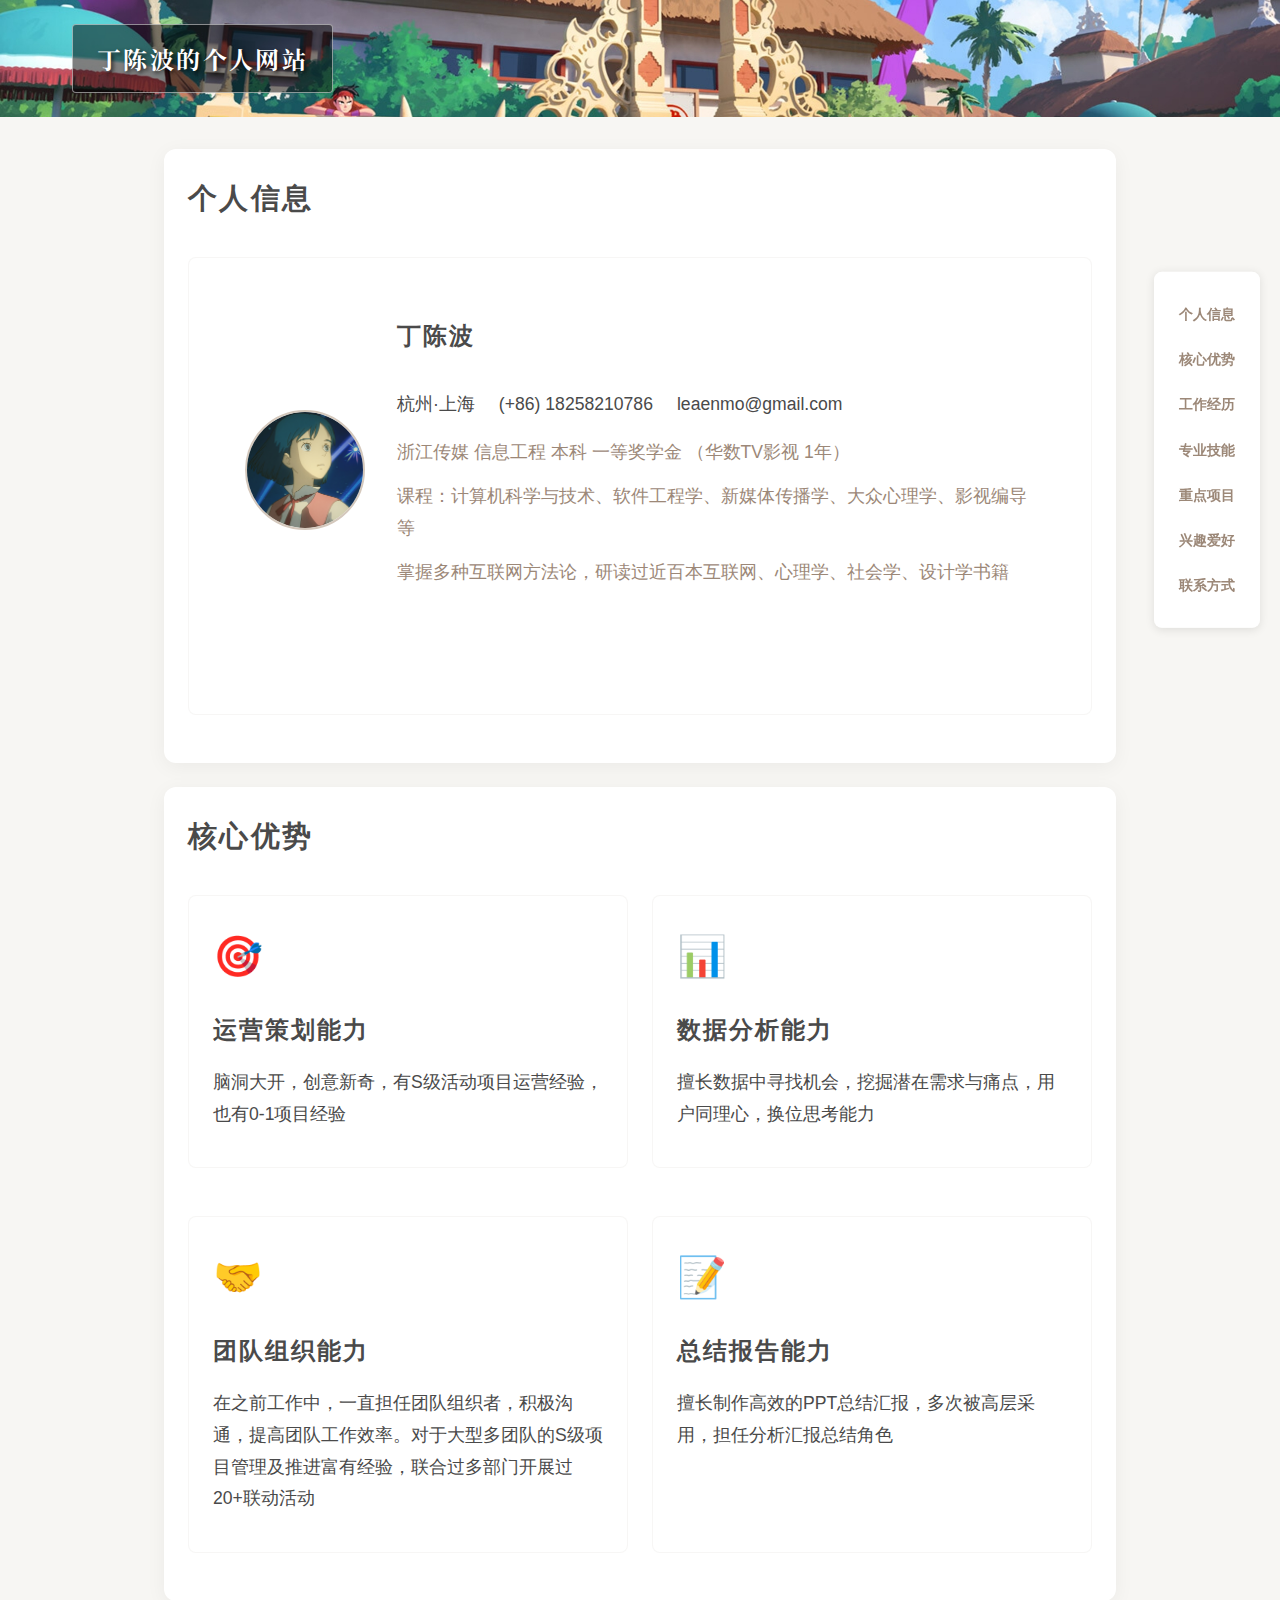
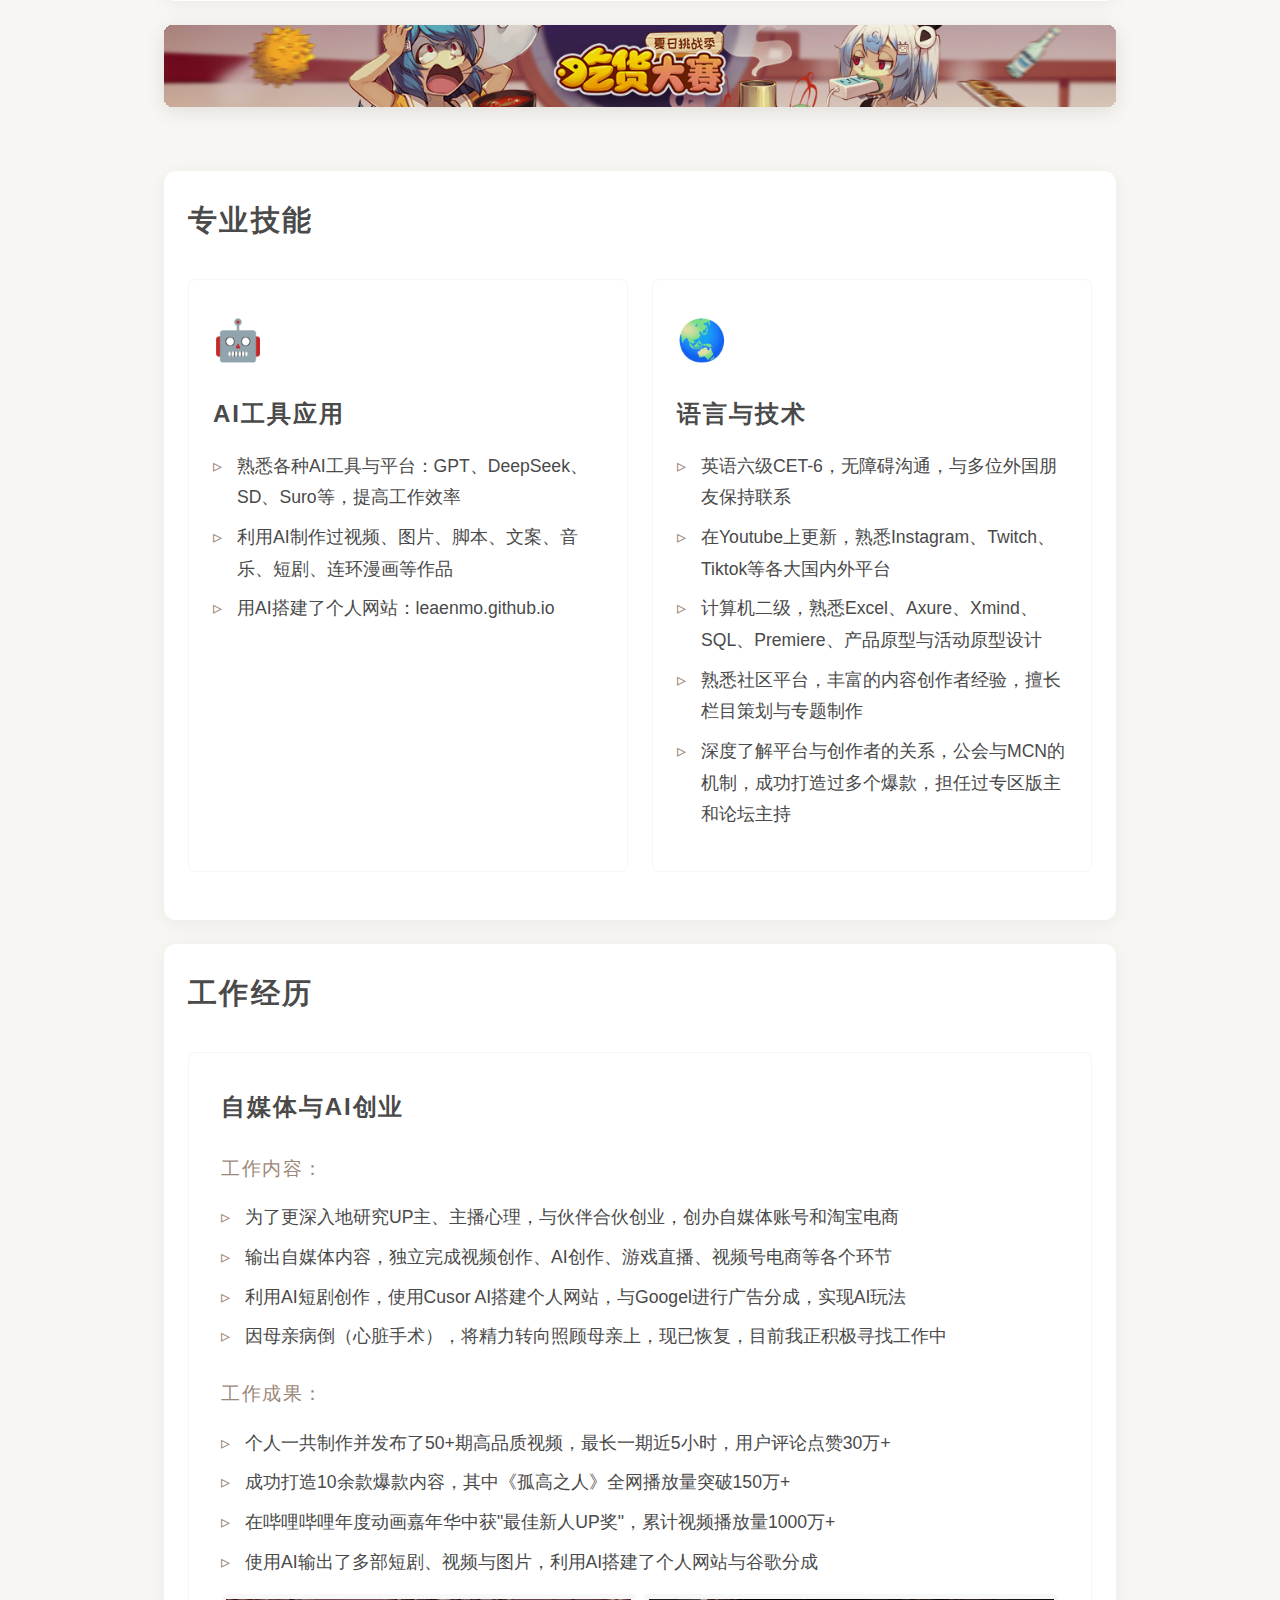
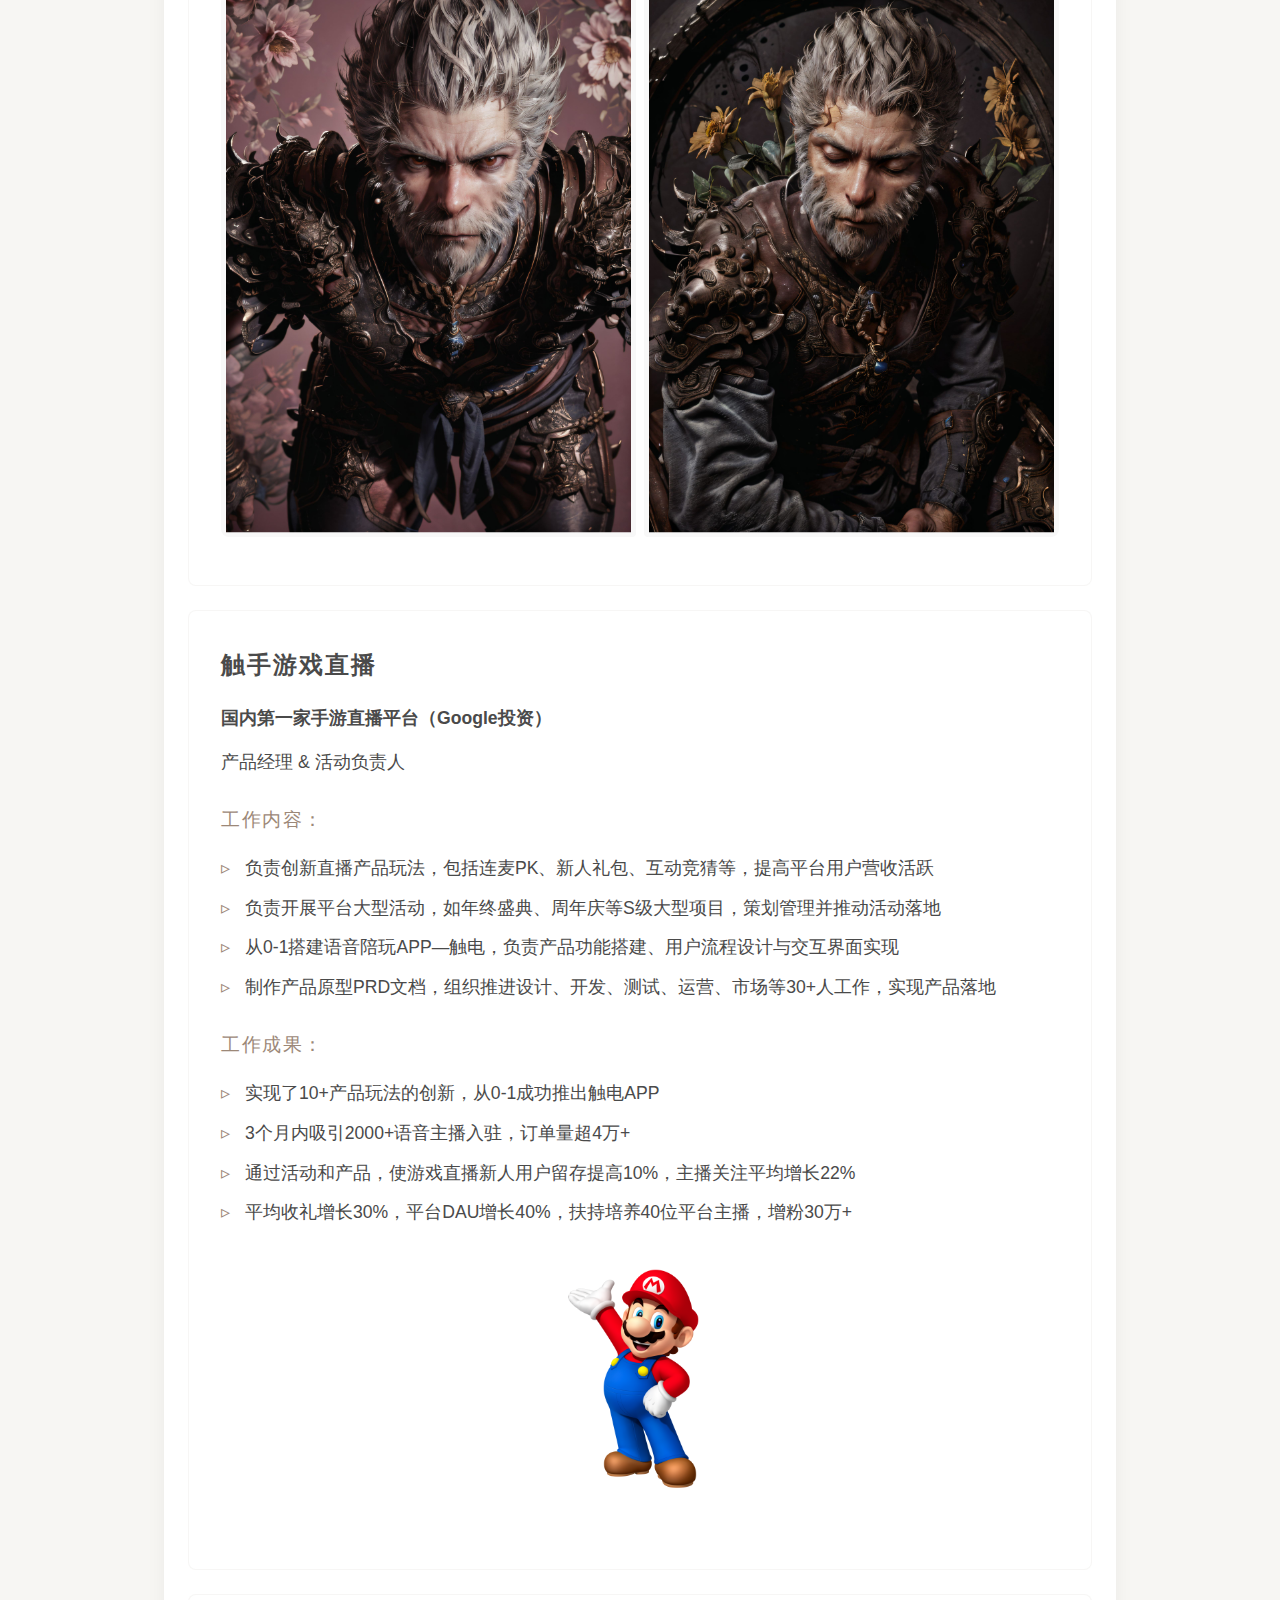
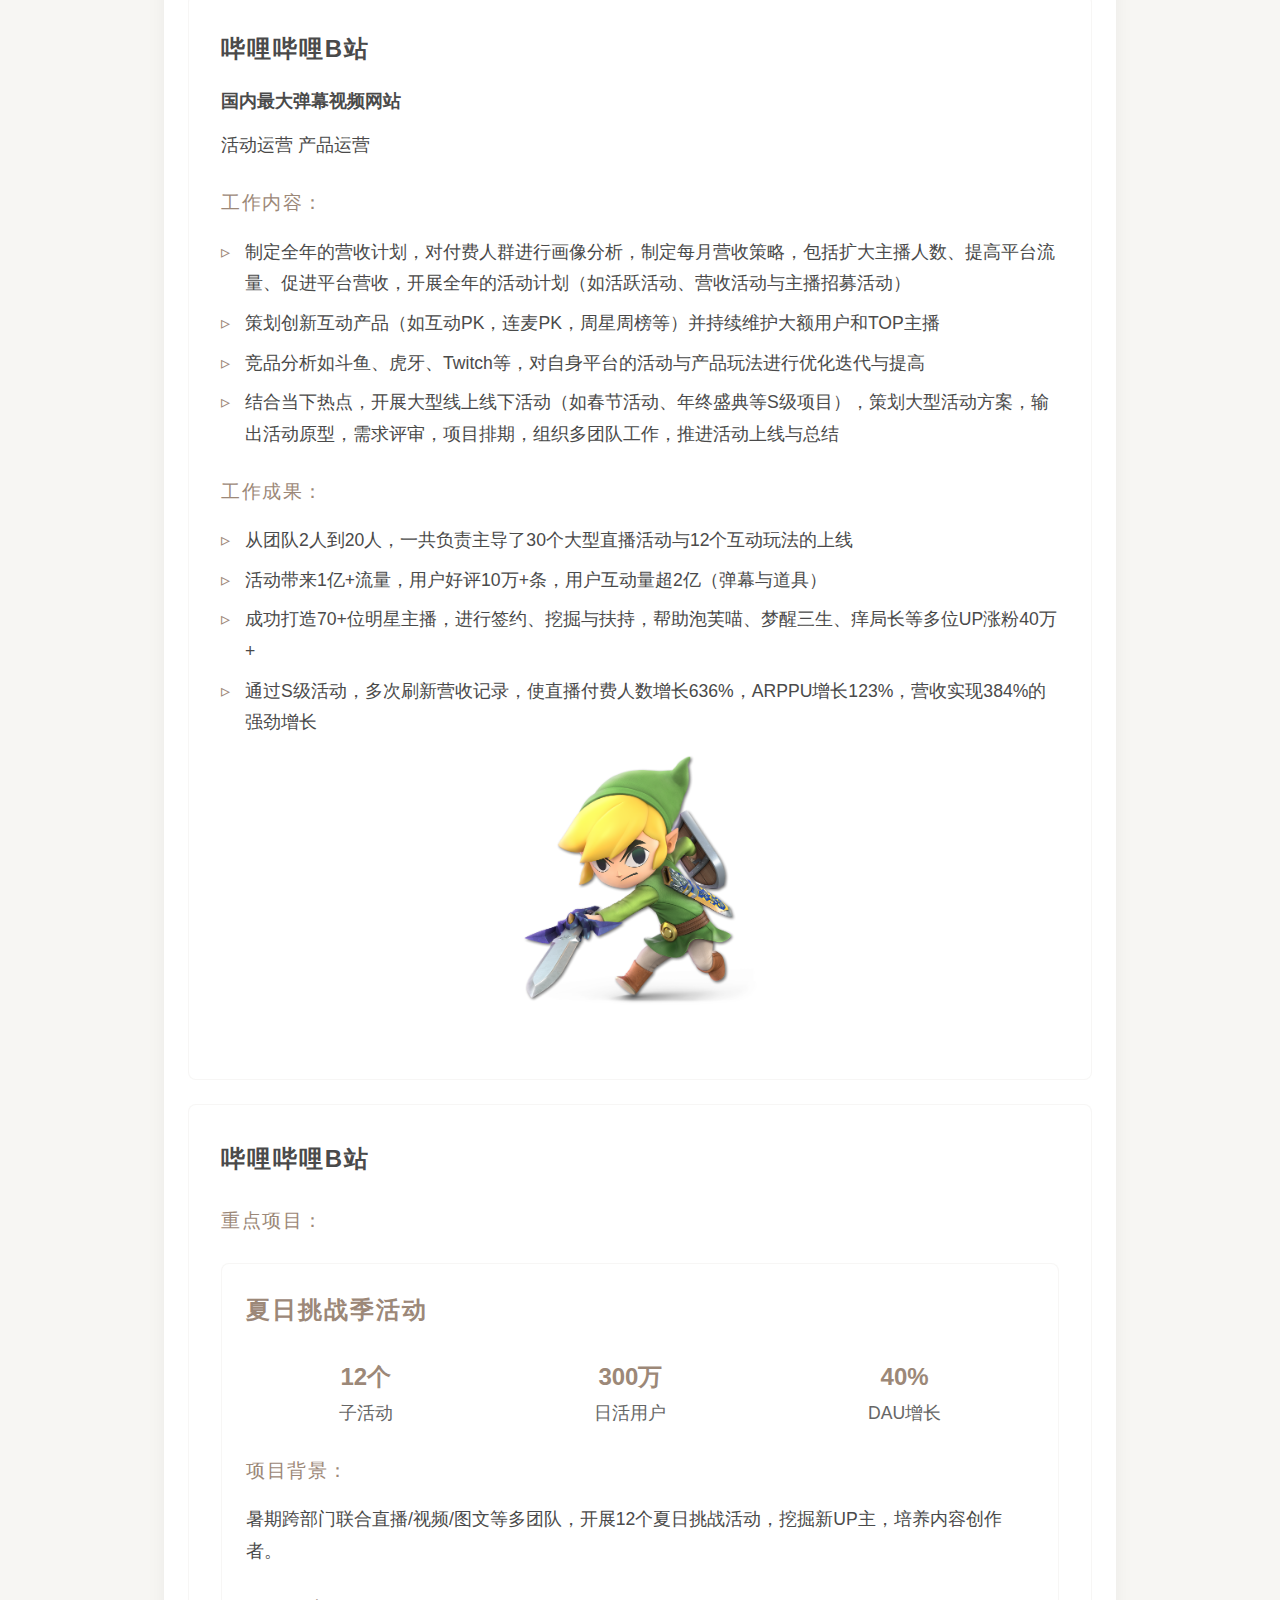
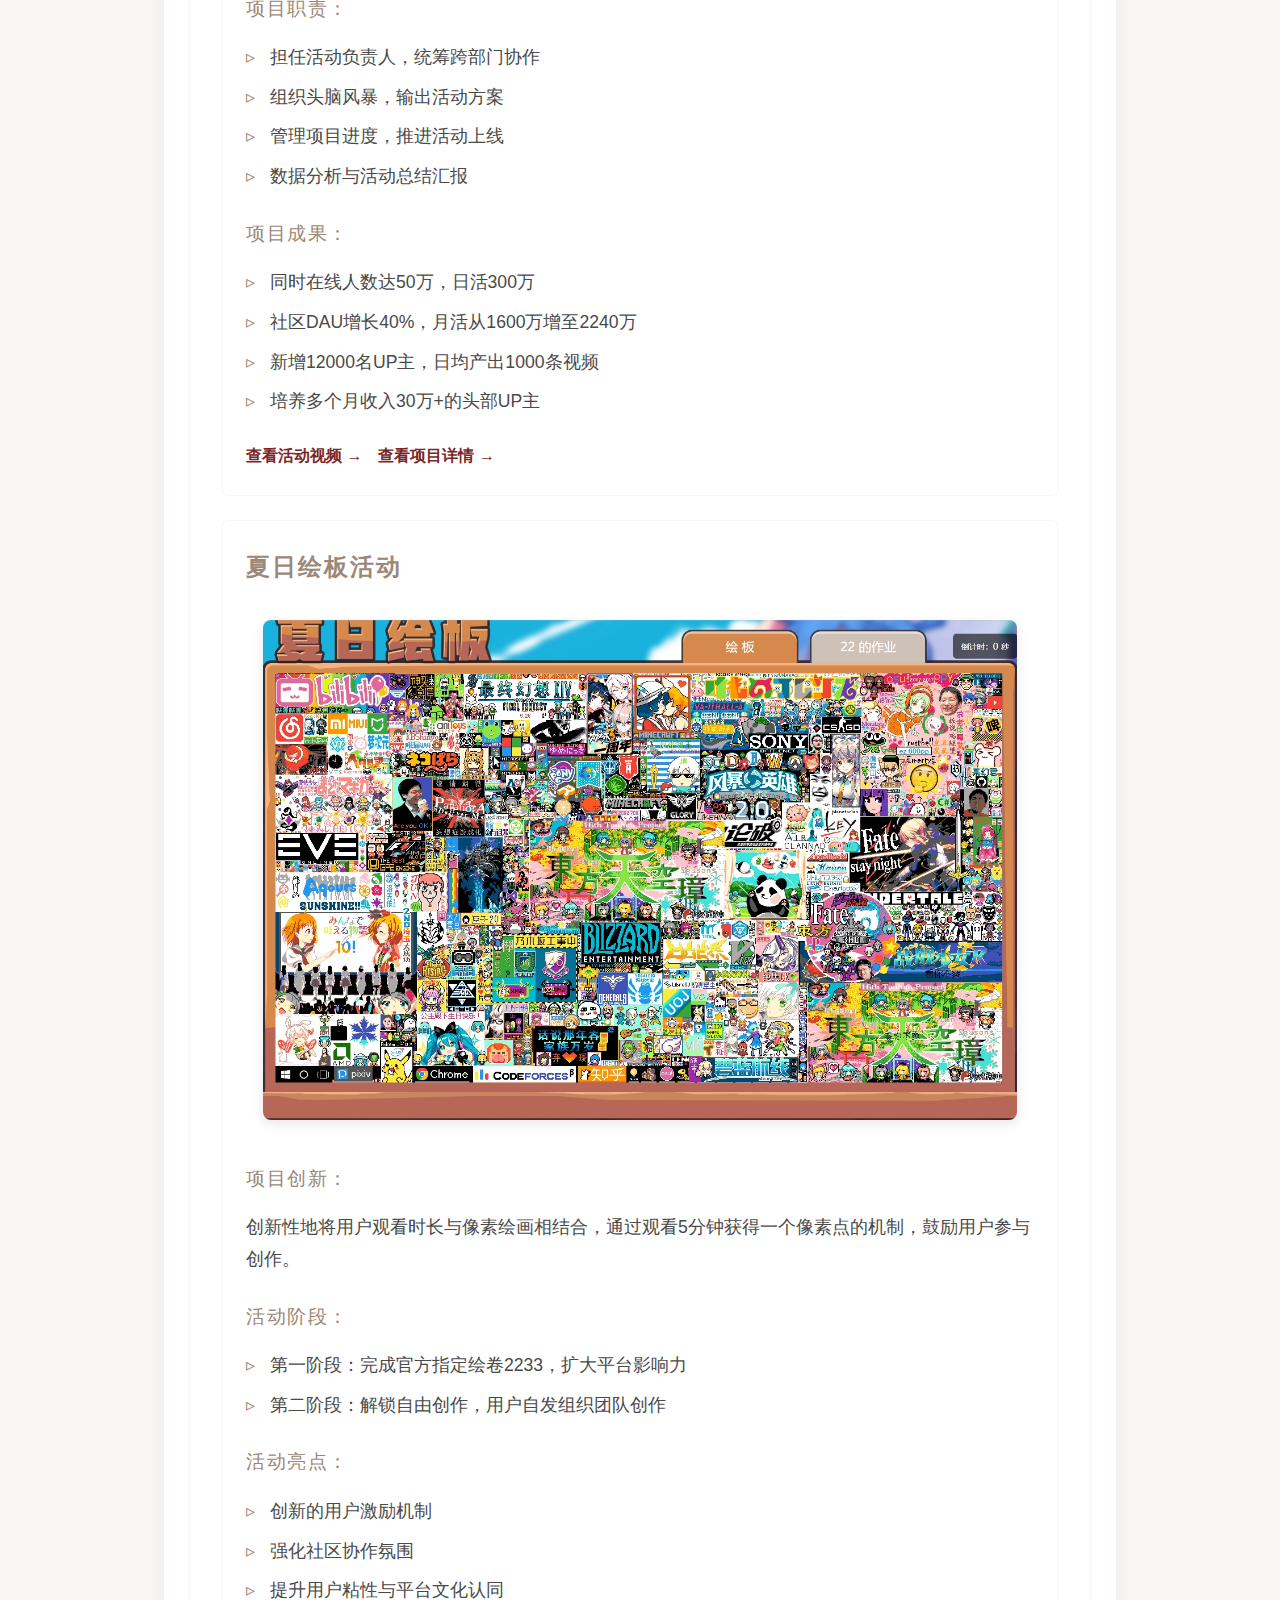
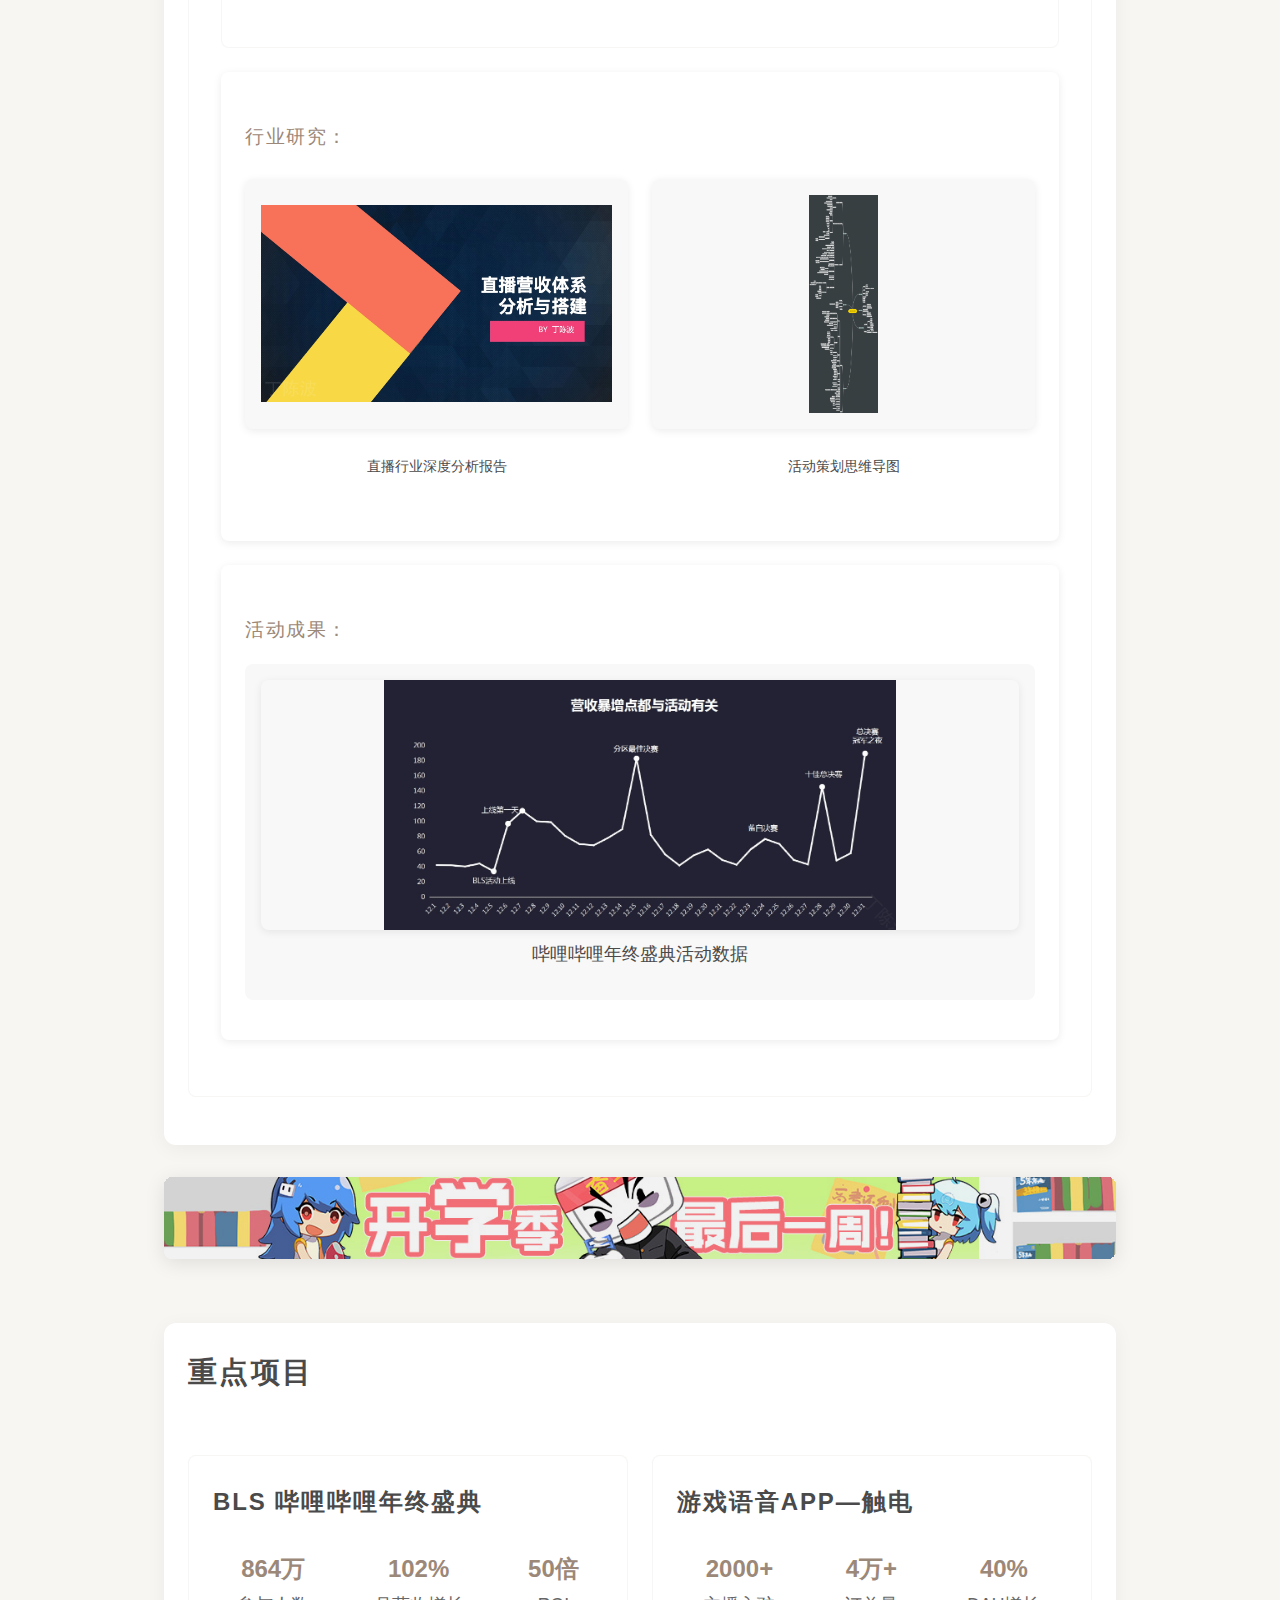
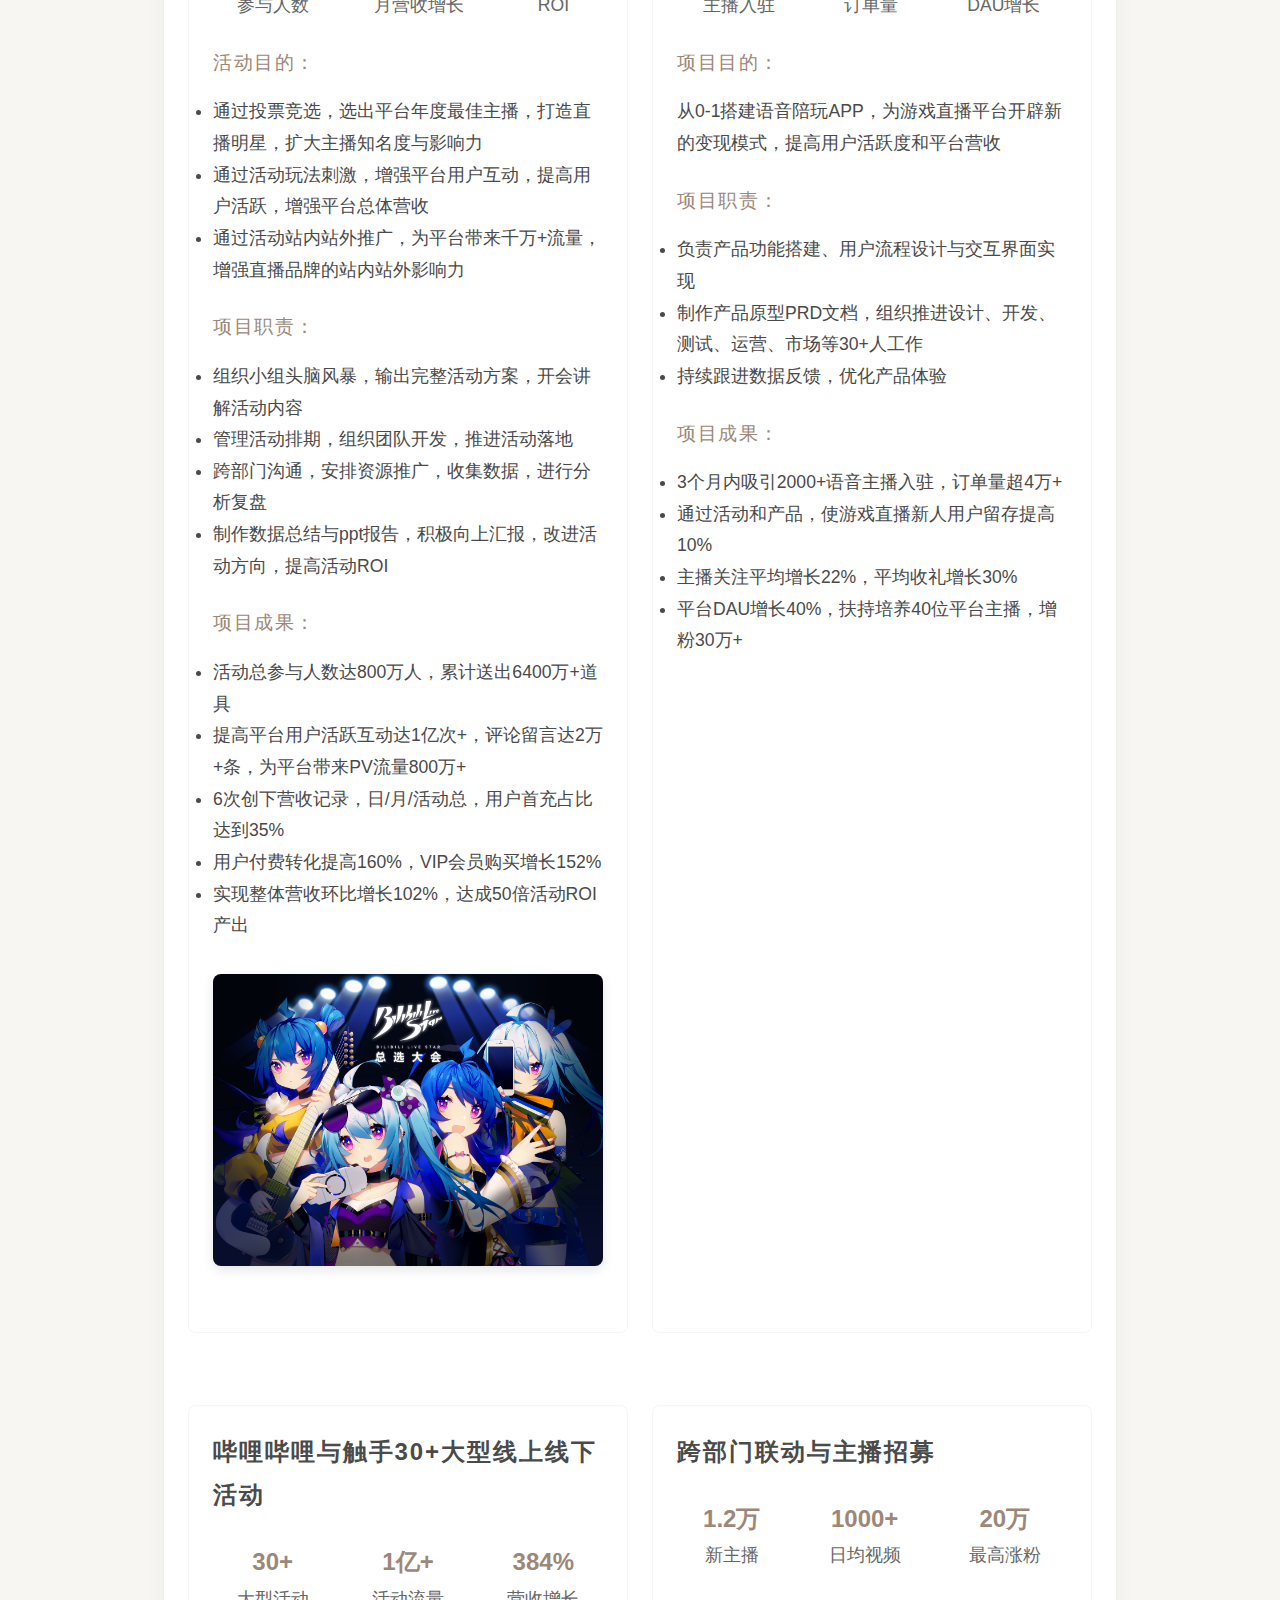
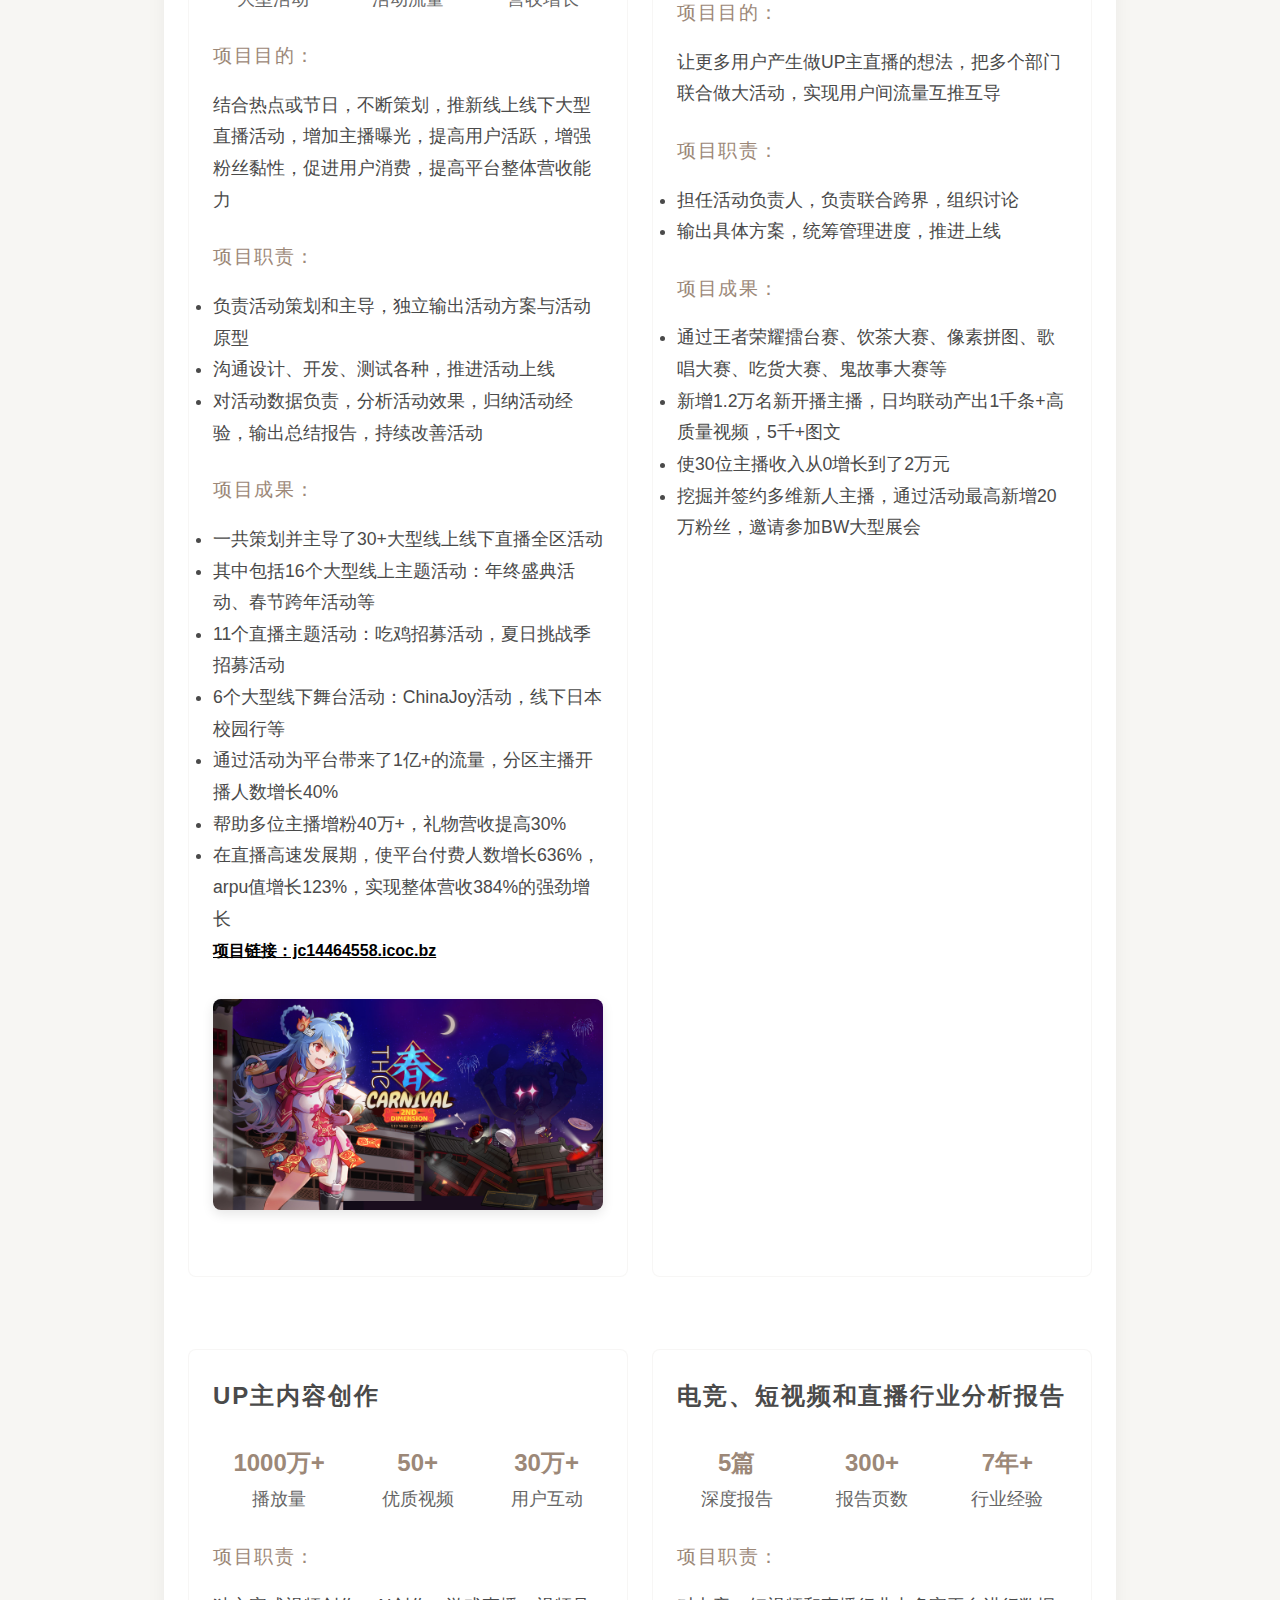
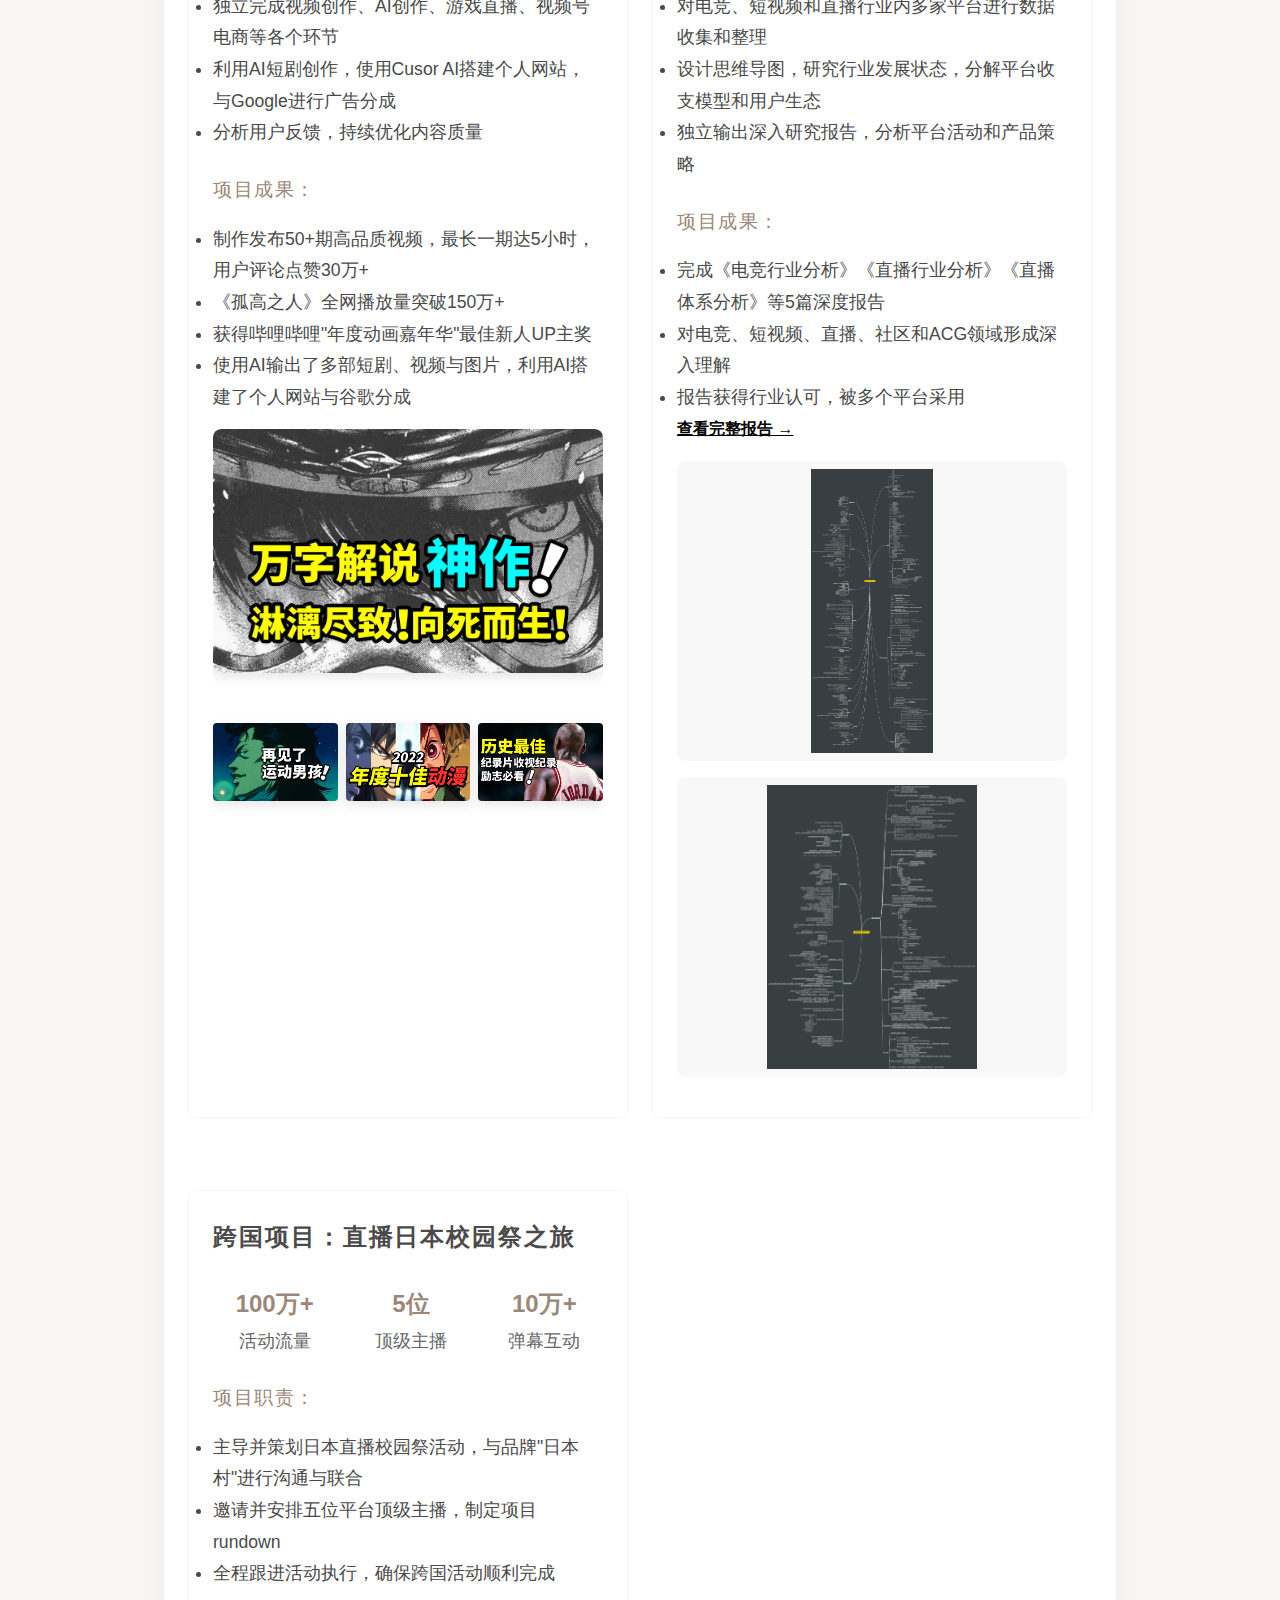
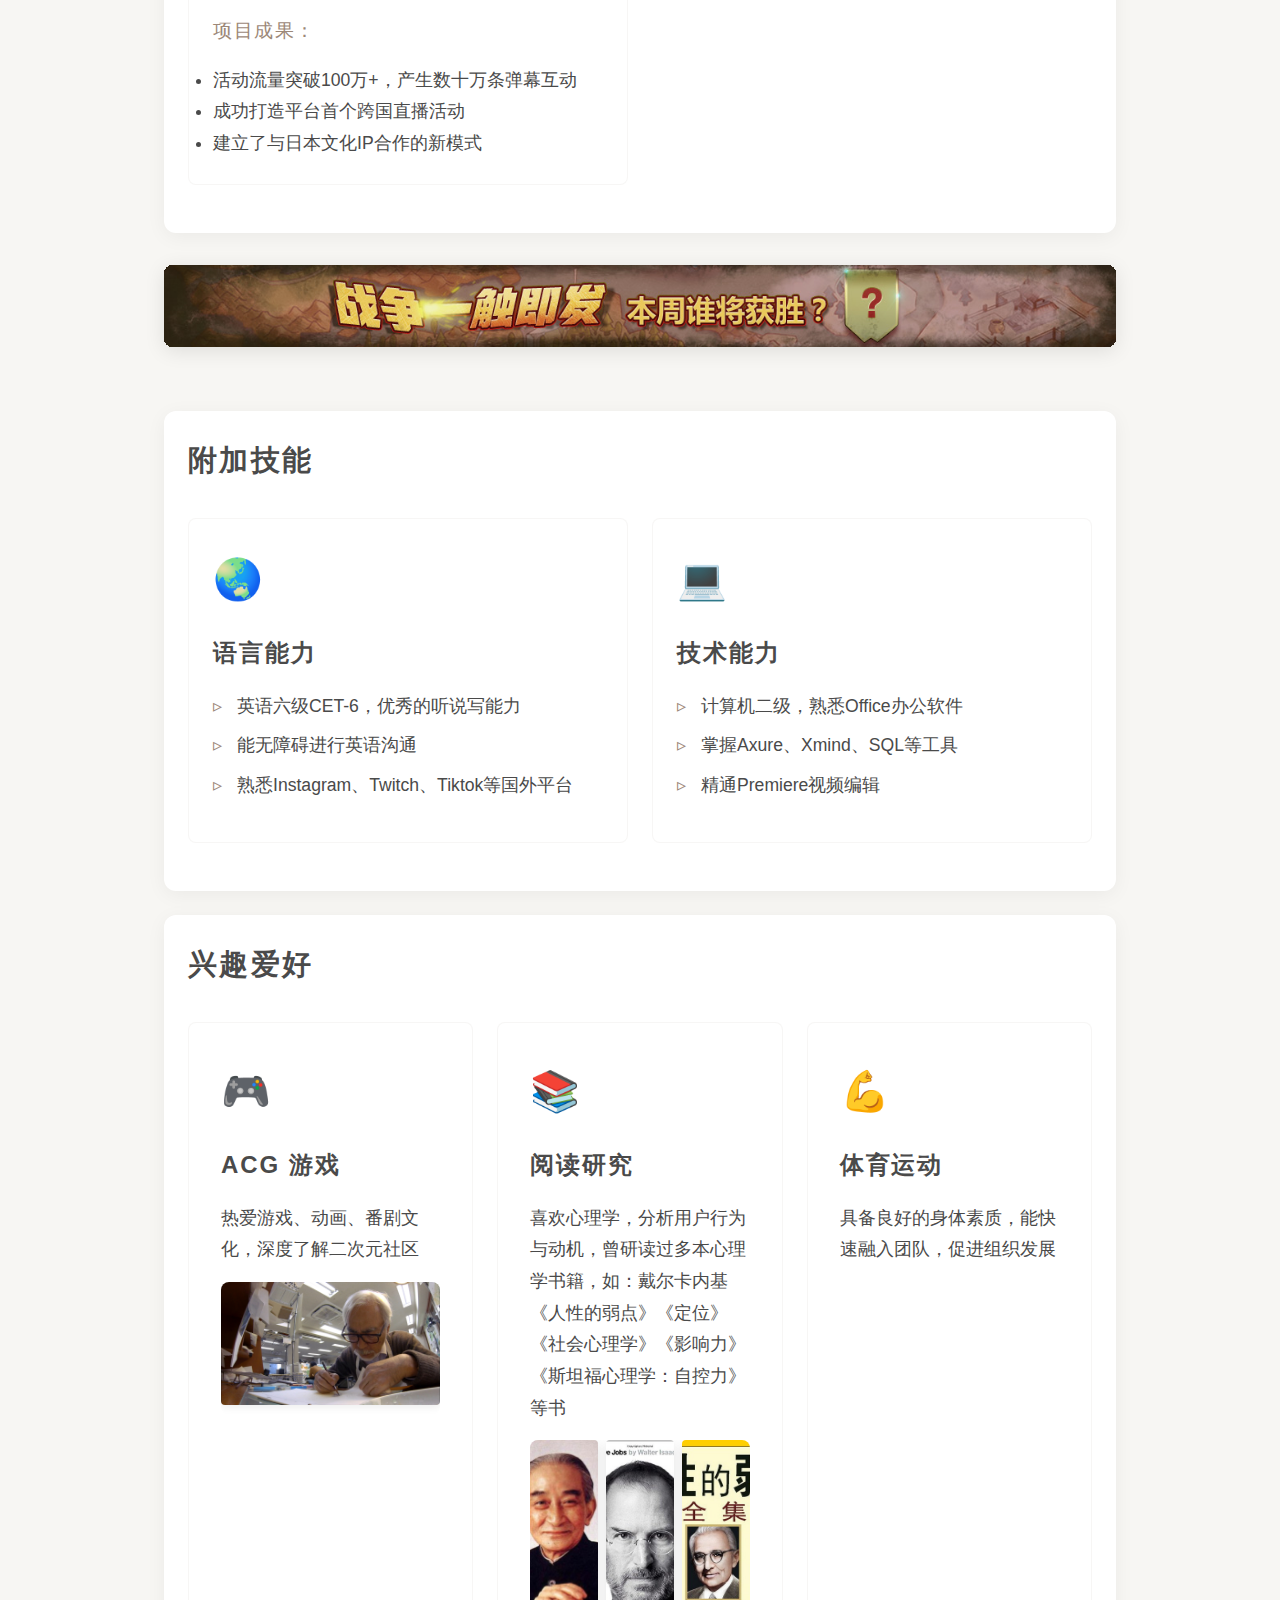
==== commit 79da4f36: "Add files via upload" ====
--- a/index.html
+++ b/index.html
@@ -292,7 +292,7 @@
         <div class="experience-section section-container " id="工作经历">
             <h2>工作经历</h2>
             <div class="timeline">
-                <!-- 自媒体创业经历 -->
+                <!-- 自媒体与AI创业 -->
                 <div class="timeline-item">
                     <h3>自媒体与AI创业</h3>
                     <div class="timeline-content">
@@ -315,13 +315,13 @@
                             <img src="images/zatu/我的AI作品 (1).jpg" alt="AI作品1" class="ai-work-image">
                             <img src="images/zatu/我的AI作品 (2).jpg" alt="AI作品2" class="ai-work-image">
                         </div>
+
                     </div>
                 </div>
 
                 <!-- 触手游戏直播经历 -->
                 <div class="timeline-item">
                     <h3>触手游戏直播</h3>
-                    <div class="timeline-period">2018.8-2019.9</div>
                     <div class="timeline-content">
                         <p class="company">国内第一家手游直播平台（Google投资）</p>
                         <p class="position">产品经理 & 活动负责人</p>
@@ -339,13 +339,15 @@
                             <li>通过活动和产品，使游戏直播新人用户留存提高10%，主播关注平均增长22%</li>
                             <li>平均收礼增长30%，平台DAU增长40%，扶持培养40位平台主播，增粉30万+</li>
                         </ul>
+                        <div class="work-images">
+                            <img src="images/zatu/工作经历 任天堂1.png" alt="工作经历展示" class="work-image">
+                        </div>
                     </div>
                 </div>
 
                 <!-- 哔哩哔哩经历 -->
                 <div class="timeline-item">
                     <h3>哔哩哔哩B站</h3>
-                    <div class="timeline-period">2016.5-2018.6</div>
                     <div class="timeline-content">
                         <p class="company">国内最大弹幕视频网站</p>
                         <p class="position">活动运营 产品运营</p>
@@ -363,6 +365,9 @@
                             <li>成功打造70+位明星主播，进行签约、挖掘与扶持，帮助泡芙喵、梦醒三生、痒局长等多位UP涨粉40万+</li>
                             <li>通过S级活动，多次刷新营收记录，使直播付费人数增长636%，ARPPU增长123%，营收实现384%的强劲增长</li>
                         </ul>
+                        <div class="work-images">
+                            <img src="images/zatu/工作经历 任天堂2.png" alt="工作经历展示" class="work-image">
+                        </div>
                     </div>
                 </div>
 
@@ -764,7 +769,8 @@
                     </div>
                     <!-- 行业研究报告图片 -->
                     <div class="report-showcase">
-                        <img src="images/zatu/直播研究报告.png" alt="直播研究报告" class="report-image">
+                        <img src="images/zatu/直播营收体系分析.png" alt="直播营收体系分析" class="report-image">
+                        <img src="images/zatu/直播的现状与未来分析.png" alt="直播行业分析" class="report-image">
                     </div>
                 </div>
 
@@ -1023,7 +1029,7 @@
     <footer class="footer">
         <div class="footer-content">
             <div class="footer-info">
-                <p>© 2024 丁陈波的个人网站</p>
+                <p>© 2025 丁陈波的个人网站</p>
                 <div class="footer-links">
                     <a href="https://pan.baidu.com/s/1jq6GNEDTdSZY0y4mUROJ5Q?pwd=78r7" target="_blank">
                         <span>📊 分析报告</span>
--- a/styles.css
+++ b/styles.css
@@ -1474,44 +1474,29 @@
 
 /* 报告展示样式 */
 .report-showcase {
-    margin: 2rem 0;
-}
-
-.reports-grid {
-    display: grid;
-    grid-template-columns: repeat(2, 1fr);
-    gap: 2rem;
-    align-items: start;  /* 改为顶部对齐 */
-}
-
-.report-wrapper {
-    width: 100%;
-    text-align: center;
+    display: flex;
+    flex-direction: column;
+    gap: 1rem;
+    margin: 1rem 0;
+    max-width: 500px; /* 限制最大宽度 */
+    margin-left: auto;
+    margin-right: auto;
 }
 
 .report-image {
-    max-width: 100%;
+    width: 100%;
     height: auto;
-    max-height: 800px;  /* 增加最大高度以适应长图 */
-    border-radius: 8px;
-    box-shadow: 0 4px 12px rgba(0, 0, 0, 0.1);
-    transition: transform 0.3s ease;
     object-fit: contain;
-}
-
-.report-image:hover {
-    transform: scale(1.02);
-}
-
-/* 响应式调整 */
+    border-radius: 8px;
+    background: #f8f8f8;
+    padding: 0.5rem;
+    max-height: 300px; /* 限制最大高度 */
+}
+
+/* 移动端适配 */
 @media (max-width: 768px) {
-    .reports-grid {
-        grid-template-columns: 1fr;  /* 移动端单列显示 */
-        gap: 1.5rem;
-    }
-    
-    .report-image {
-        max-height: 500px;  /* 移动端降低高度 */
+    .work-image, .report-image {
+        max-height: 300px;
     }
 }
 
@@ -2427,4 +2412,55 @@
     width: 150px;
     height: 150px;
     border-radius: 8px;
+}
+
+/* 添加工作经历图片样式 */
+.work-images {
+    margin: 1rem 0;
+    border-radius: 8px;
+    overflow: hidden;
+    max-width: 400px; /* 限制最大宽度 */
+    margin-left: auto;
+    margin-right: auto;
+}
+
+.work-image {
+    width: 100%;
+    height: auto;
+    object-fit: contain;
+    border-radius: 4px;
+    margin-bottom: 1rem;
+    max-height: 250px; /* 限制最大高度 */
+}
+
+/* 调整报告图片样式 */
+.report-showcase {
+    display: flex;
+    flex-direction: column;
+    gap: 1rem;
+    margin: 1rem 0;
+    max-width: 500px; /* 限制最大宽度 */
+    margin-left: auto;
+    margin-right: auto;
+}
+
+.report-image {
+    width: 100%;
+    height: auto;
+    object-fit: contain;
+    border-radius: 8px;
+    background: #f8f8f8;
+    padding: 0.5rem;
+    max-height: 300px; /* 限制最大高度 */
+}
+
+/* 移动端适配 */
+@media (max-width: 768px) {
+    .work-image {
+        max-height: 180px; /* 移动端更小的高度 */
+    }
+    
+    .report-image {
+        max-height: 200px; /* 移动端更小的高度 */
+    }
 }